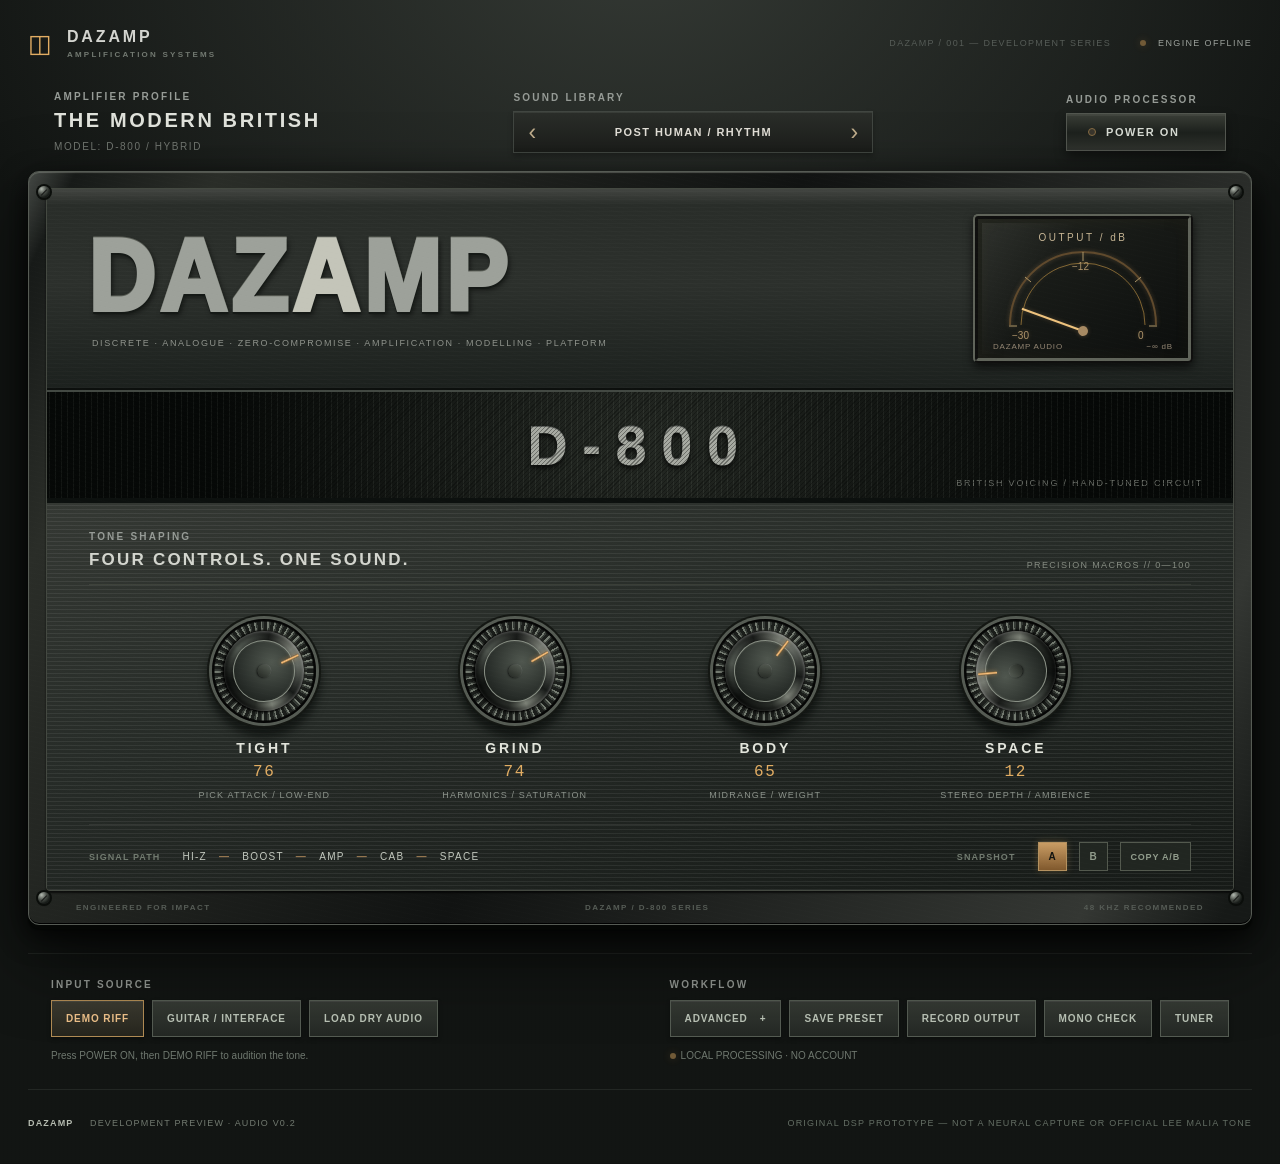
==== DAZAMP-demo.html @ d737fa8f "Add files via upload" ====
<!doctype html>
<html lang="en">
<head>
  <meta charset="utf-8">
  <meta name="viewport" content="width=device-width, initial-scale=1">
  <meta name="theme-color" content="#111312">
  <title>DAZAMP | Modern British Amplifier</title>
  <style>
:root{--bg:#131514;--silver:#bec1bd;--small:#8b8d89;--amber:#e2ad63;--edge:#414441;--panel:#242725;--shadow:#0b0d0b}*{box-sizing:border-box}html{background:#101211}body{margin:0;color:#d3d4cf;background:radial-gradient(ellipse 75% 60% at 50% -5%,#343934 0,transparent 75%),repeating-linear-gradient(90deg,transparent 0 3px,#0000000a 3px 4px),#121513;font-family:Arial,'Helvetica Neue',sans-serif;-webkit-font-smoothing:antialiased}.worktop{width:min(1420px,calc(100% - 56px));margin:auto;padding:22px 0 35px}button,select,input{font:inherit}button{cursor:pointer}button:focus-visible,.knob:focus-visible,input:focus-visible,select:focus-visible,.file-label:focus-visible{outline:2px solid var(--amber);outline-offset:4px}.eyebrow{display:block;font-size:10px;color:#969b96;letter-spacing:.22em;font-weight:700}.masthead{display:flex;justify-content:space-between;align-items:center;min-height:42px;margin-bottom:27px}.studio-title{display:flex;align-items:center;gap:12px;font-weight:900;font-size:16px;letter-spacing:.18em}.studio-title small{display:block;font-size:8px;letter-spacing:.28em;color:#727971;padding-top:4px}.glyph{font-size:25px;font-weight:400;color:var(--amber)}.head-right{font-size:9px;letter-spacing:.15em;color:#9ba09b;display:flex;align-items:center;gap:12px}.product-version{margin-right:17px;color:#565c57}.dot{display:inline-block;width:6px;height:6px;background:#715a37;border-radius:100%;box-shadow:0 0 8px #ffb45130}.dot.on{background:#e3b879;box-shadow:0 0 9px #f1b25a}.rigbar{display:flex;justify-content:space-between;align-items:center;gap:28px;margin-bottom:17px;padding:0 26px}.rig-name strong{display:block;font-size:20px;letter-spacing:.13em;font-weight:750;margin:7px 0 4px;color:#e0e2db}.rig-serial{font-size:10px;letter-spacing:.16em;color:#727771}.preset-ui{min-width:min(360px,40%)}.preset-select{display:flex;align-items:center;border:1px solid #414641;background:linear-gradient(#2b2e2a,#1b1d1a);box-shadow:inset 0 1px #64696244,0 3px 5px #0004;margin-top:8px}.preset-select button{width:36px;height:40px;border:0;background:transparent;color:#c1ae8d;font-size:23px}.preset-select button:hover{background:#393b34}.preset-select select{appearance:none;outline:0;background:transparent;color:#e3e0d8;border:0;flex:1;text-align:center;min-width:0;font-size:11px;font-weight:700;letter-spacing:.13em}.preset-select option{color:#ddd;background:#222}.power-button{margin-top:8px;border:1px solid #535750;background:linear-gradient(#3b3f38 0%,#1d211d 52%,#30332e 100%);padding:12px 21px;color:#d9ddd5;font-weight:bold;font-size:11px;letter-spacing:.14em;min-width:160px;text-align:left;box-shadow:inset 0 2px #7d837622,0 6px 12px #0006}.power-button .power-led{display:inline-block;width:8px;height:8px;background:#3a362d;border:1px solid #886d44;border-radius:50%;margin-right:10px}.power-button.on .power-led{background:#e3ab60;box-shadow:0 0 14px #f2b86c}.rack{position:relative;padding:16px 17px 11px;border:1px solid #565b54;border-radius:11px;background:linear-gradient(116deg,#444844 0%,#171a18 3%,#2a2d28 12%,#111312 49%,#343733 89%,#161917 98%);box-shadow:0 5px 1px #050705,0 10px 28px #000c,0 30px 75px #0009,inset 0 1px 1px #b6bdb155,inset 0 -1px #000}.rack:after{content:'';pointer-events:none;position:absolute;inset:0;border-radius:11px;background:repeating-linear-gradient(12deg,transparent 0,transparent 3px,#fff1 4px,#0001 5px);opacity:.11}.screw{position:absolute;width:12px;height:12px;border-radius:50%;z-index:2;background:radial-gradient(circle at 30% 25%,#b3bab1,#484d47 40%,#171b18 70%);box-shadow:0 0 0 2px #0b0e0b,0 1px 2px #000;}.screw:after{content:'';position:absolute;width:8px;height:1px;background:#171917;transform:rotate(-45deg);top:6px;left:2px}.screw-tl{top:14px;left:9px}.screw-tr{top:14px;right:9px}.screw-bl{bottom:20px;left:9px}.screw-br{bottom:20px;right:9px}.faceplate{background:linear-gradient(150deg,#414540 0%,#2b2f2b 8%,#131614 59%,#343632 100%);box-shadow:inset 1px 1px 4px #afb2a055,inset -1px -1px 4px #050706,0 2px 2px #000a;border:1px solid #444941;overflow:hidden;border-radius:4px}.upper-metal{min-height:155px;padding:25px 40px;display:flex;align-items:center;justify-content:space-between;gap:30px;background:repeating-linear-gradient(0deg,#ffffff04 0 1px,transparent 1px 4px),linear-gradient(180deg,#424541 0%,#292d29 8%,#2c302c 48%,#1c211e 100%);border-bottom:2px solid #0c0f0d}.engraving{text-align:left;max-width:720px}.brand-large{font-family:'Arial Black',Impact,sans-serif;font-weight:1000;line-height:1;font-stretch:condensed;font-size:clamp(56px,8vw,105px);letter-spacing:.045em;color:#9da19a;text-shadow:0 2px 0 #151916,0 -1px 0 #e1e4d344,2px 3px 6px #02040288;transform:scaleX(.91);transform-origin:left}.brand-large span{color:#c4c5b9}.brand-sub{font-size:9px;color:#8f938c;letter-spacing:.18em;line-height:1.7;margin:8px 0 0 5px}.needle-meter{flex:0 0 220px;border-radius:5px;padding:13px 15px 7px;background:linear-gradient(145deg,#20231e,#0c0e0d);border:5px ridge #60645a;box-shadow:0 4px 10px #000a,inset 0 0 18px #ba81320b;position:relative}.needle-meter:before{content:'';position:absolute;inset:4px;pointer-events:none;background:linear-gradient(120deg,#fff1,transparent 35%);}.meter-label{font-size:10px;text-align:center;letter-spacing:.25em;color:#c5b493}.needle-meter svg{width:100%;display:block;margin-top:5px;filter:drop-shadow(0 0 2px #e5b27144)}#vuNeedle{transform-origin:90px 83px;transform:rotate(-70deg);transition:transform .07s linear}.meter-foot{font-size:8px;letter-spacing:.1em;display:flex;justify-content:space-between;color:#938673}.cab-grill{position:relative;height:113px;display:flex;align-items:center;justify-content:center;overflow:hidden;border-top:2px solid #434943;border-bottom:5px solid #0c100e;background:radial-gradient(ellipse 45% 320% at 50% 50%,#333831aa,#030504a0 80%),repeating-linear-gradient(90deg,#0a0d0b 0 2px,#2d322d 2px 3px,#0a0d0b 3px 6px),repeating-linear-gradient(0deg,#121512 0 3px,#252924 3px 4px)}.cab-grill:after{content:'';position:absolute;inset:0;background:repeating-linear-gradient(-45deg,transparent 0 2px,#06080699 2px 3px);opacity:.6;pointer-events:none}.grill-brand{font:700 56px Impact,sans-serif;letter-spacing:.26em;color:#a7aaa2;text-shadow:0 3px 5px #000b,0 -1px #fff5}.grill-meta{font-size:9px;letter-spacing:.2em;color:#6f736c;position:absolute;right:30px;bottom:10px}.control-zone{padding:28px 42px 19px;background:repeating-linear-gradient(0deg,#fff1 0 1px,transparent 1px 4px),linear-gradient(167deg,#343833,#262b27 42%,#161a17)}.control-label-row{display:flex;justify-content:space-between;align-items:end;gap:20px;border-bottom:1px solid #777d6b35;padding-bottom:14px}.control-label-row h1{font-size:17px;font-weight:700;letter-spacing:.13em;margin:8px 0 0;color:#d3d5ce}.zone-label{font-size:9px;color:#868c82;letter-spacing:.15em}.main-knobs{display:grid;grid-template-columns:repeat(4,1fr);gap:10px;padding:30px 5% 24px}.knob-unit{display:flex;flex-direction:column;align-items:center;text-align:center}.knob{--angle:0deg;position:relative;cursor:ns-resize;width:112px;height:112px;touch-action:none;user-select:none;filter:drop-shadow(0 9px 4px #04060598)}.knob-shadow{position:absolute;inset:4px;border-radius:100%;background:#090a09;box-shadow:0 0 0 3px #555b53,0 0 0 5px #141713,inset 0 0 6px #000}.knob-ring{position:absolute;inset:3px;border-radius:50%;background:repeating-conic-gradient(from 0deg,#1b1e1b 0deg 4deg,#737a70 4deg 6deg,#343934 6deg 8deg);mask:radial-gradient(transparent 53%,black 56%,black 65%,transparent 67%)}.knob-face{position:absolute;inset:16px;border-radius:50%;background:conic-gradient(from 15deg,#666b64,#1a1d1b 13%,#93998d 24%,#373c36 32%,#1b1f1c 48%,#646c63 64%,#1b1d1b 80%,#7a7e75 92%,#666b64);box-shadow:0 2px 4px #000,0 -2px 3px #dde3c822,inset 0 1px 3px #ffffff55,inset 0 -4px 9px #000d;transform:rotate(var(--angle))}.knob-face:before{content:'';position:absolute;inset:9px;border-radius:50%;background:radial-gradient(circle at 42% 32%,#50574f,#282d29 65%,#131713);border:1px solid #888f84;box-shadow:inset 0 1px 2px #d0d3c122,0 1px 4px #0008}.knob-pointer{position:absolute;top:2px;left:50%;transform:translateX(-50%);height:19px;width:3px;background:linear-gradient(90deg,#735b3b,#ffc47e,#7e6034);z-index:1;box-shadow:0 0 4px #f2ac5a66;border-radius:1px}.knob-inset{position:absolute;top:50%;left:50%;transform:translate(-50%,-50%);width:13px;height:13px;border-radius:50%;background:linear-gradient(150deg,#565d54,#232722);box-shadow:0 1px 2px #000b,0 -1px #ddd2}.knob-title{margin-top:13px;font-size:14px;letter-spacing:.2em;font-weight:800;color:#e3e5dc}.knob-value{font-family:monospace;font-size:16px;margin-top:7px;min-width:47px;color:var(--amber);letter-spacing:.1em}.knob-desc{font-size:9px;letter-spacing:.13em;margin-top:9px;color:#8c938b}.bottom-controls{border-top:1px solid #72766d33;display:flex;justify-content:space-between;gap:20px;padding-top:17px}.signal-chain,.a-b{display:flex;align-items:center;gap:12px;font-size:10px;letter-spacing:.13em;color:#c2c8be}.signal-chain b{color:#987850}.signal-label{font-size:9px;font-weight:bold;color:#727b70;letter-spacing:.12em;margin-right:10px}.ab,.mini-button{background:#212621;color:#919c8c;border:1px solid #53594e;min-width:29px;height:29px;font-weight:bold;font-size:10px}.ab.selected{background:linear-gradient(#c99c64,#80592d);color:#121411;box-shadow:0 0 7px #e0ac5a44;border-color:#b4915f}.mini-button{padding:0 10px;font-size:9px;letter-spacing:.09em}.rack-rim{display:flex;justify-content:space-between;gap:10px;padding:12px 30px 1px;color:#565c56;font-weight:600;letter-spacing:.18em;font-size:8px}.io-panel{margin-top:28px;padding:25px 23px;border-top:1px solid #555b5344;border-bottom:1px solid #555b5344;display:flex;align-items:start;justify-content:space-between;gap:18px}.source-buttons{display:flex;flex-wrap:wrap;gap:8px;margin:10px 0}.source-button{display:inline-flex;align-items:center;justify-content:center;gap:12px;min-height:37px;border:1px solid #555c53;background:linear-gradient(#353a34,#242824);padding:0 14px;letter-spacing:.09em;font-size:10px;font-weight:700;color:#bac3b6;box-shadow:inset 0 1px #ffffff10,0 2px 4px #0005;cursor:pointer}.source-button:hover{border-color:#a7a38c;color:#fff}.source-button.active{border-color:#b18c55;color:#eec18a;background:linear-gradient(#3c3b31,#26251d)}.source-button:disabled{opacity:.45;cursor:not-allowed}.inline-status,.local-badge{font-size:10px;line-height:1.7;color:#6f786f;max-width:450px}.local-badge .dot{margin-right:5px}.advanced{margin-top:23px;background:linear-gradient(160deg,#292d29,#181c19);padding:28px;border:1px solid #444b43;box-shadow:0 7px 20px #0006}.advanced[hidden]{display:none}.advanced-top{display:flex;justify-content:space-between;align-items:end;padding-bottom:15px;border-bottom:1px solid #666d6133}.advanced h2{margin:6px 0 0;font-size:18px;letter-spacing:.14em}.feature-flag{font-size:9px;letter-spacing:.12em;color:#a68760}.settings-grid{display:grid;grid-template-columns:repeat(3,1fr);gap:28px;padding:25px 0}.settings-grid label{font-size:10px;letter-spacing:.15em;color:#a5ada4;font-weight:700}.settings-grid label span{float:right;color:var(--amber)}.settings-grid input{display:block;cursor:pointer;width:100%;margin-top:18px;accent-color:#d5ab71}.advanced-foot{border-top:1px solid #555b5344;padding-top:18px;display:flex;align-items:center;gap:16px;flex-wrap:wrap}.advanced-foot span{font-size:10px;color:#8d9388;line-height:1.5}footer{margin-top:28px;display:flex;gap:12px;justify-content:space-between;color:#646e64;font-size:9px;letter-spacing:.13em}footer div{font-weight:800;color:#b6bcb1}footer div span{font-weight:400;margin-left:13px;color:#727a70}footer>span{max-width:60%;text-align:right}@media(max-width:900px){.upper-metal{padding:25px}.brand-large{font-size:clamp(52px,8vw,80px)}.needle-meter{flex-basis:170px}.control-zone{padding:23px}.main-knobs{padding:25px 0}.knob{width:92px;height:92px}.rigbar{padding:0 5px;gap:10px}.bottom-controls{flex-wrap:wrap}}@media(max-width:670px){.worktop{width:calc(100% - 22px);padding-top:14px}.masthead{margin-bottom:19px}.head-right .product-version{display:none}.rigbar{flex-wrap:wrap;justify-content:space-between}.rig-name{flex:1 1 100%}.rig-name strong{font-size:16px}.preset-ui{flex:1;min-width:0}.power-button{min-width:100px;padding:12px 8px;font-size:9px}.rack{padding:12px 12px 9px}.upper-metal{min-height:123px;padding:12px 15px;gap:5px}.brand-large{font-size:clamp(31px,9.3vw,60px)}.brand-sub{font-size:6px;letter-spacing:.05em}.needle-meter{flex-basis:120px;padding:8px 5px 3px;border-width:3px}.meter-label{font-size:7px}.meter-foot{font-size:6px}.cab-grill{height:68px}.grill-brand{font-size:32px}.grill-meta{display:none}.control-zone{padding:18px 12px}.control-label-row h1{font-size:11px}.zone-label{display:none}.main-knobs{grid-template-columns:repeat(2,1fr);gap:25px 6px;padding:25px 0}.knob{width:103px;height:103px}.knob-desc{font-size:8px}.bottom-controls{flex-direction:column}.signal-chain{gap:5px;flex-wrap:wrap;font-size:9px}.signal-label{margin-right:4px}.rack-rim{padding:10px 14px 0}.rack-rim span:nth-child(2){display:none}.io-panel{flex-wrap:wrap;gap:22px;padding:20px 8px}.io-left,.io-right{width:100%}.settings-grid{grid-template-columns:1fr 1fr;gap:22px}.advanced{padding:18px}.feature-flag{font-size:8px}.advanced h2{font-size:14px}footer{flex-direction:column}footer>span{text-align:left;max-width:none}}@media(prefers-reduced-motion:reduce){*{scroll-behavior:auto!important;transition:none!important}}

/* DAZAMP v0.2 functional studio utilities — housed beneath the hardware, never in front of it. */
.source-button[aria-pressed="true"]{color:#f3d5a1;border-color:#b17e43!important;background:linear-gradient(#49331d,#26241c)!important;box-shadow:inset 0 1px #f2b66c44,0 0 15px #d19c3e22!important}
.tuner-panel{border:1px solid #41483f;border-radius:5px;background:linear-gradient(115deg,#292e29,#121612 53%,#262b25);padding:16px 24px 20px;margin:17px 0 0;box-shadow:inset 0 1px #89917f26,0 10px 22px #0005}
.tuner-panel[hidden]{display:none!important}.tuner-heading{display:flex;align-items:center;justify-content:space-between;gap:14px}.tuner-heading>span:last-child{font-size:10px;letter-spacing:.04em;color:#8e998d}
.tuner-main{display:flex;justify-content:space-between;align-items:center;gap:22px;margin-top:15px}.tuner-main>strong{font-size:40px;min-width:86px;line-height:1;font-weight:800;letter-spacing:-.05em;color:#e8ddd0}.tuner-main>span{color:#bdbfb8;font-size:11px;letter-spacing:.08em;min-width:115px}.tuner-main #tunerFreq{text-align:right;color:#b79b72}.tuner-scale{height:24px;position:relative;flex:1;min-width:100px;max-width:480px;overflow:hidden;border-radius:2px;border:1px solid #3b483a;background:#131a16}.tuner-ticks{position:absolute;inset:0;background:repeating-linear-gradient(90deg,transparent 0,transparent calc(10% - 1px),#a7ae8d77 calc(10% - 1px),#a7ae8d77 10%);opacity:.6}.tuner-center{position:absolute;left:50%;top:0;bottom:0;width:2px;background:#b4c593}.tuner-needle{position:absolute;left:50%;top:1px;bottom:1px;width:4px;border-radius:2px;background:#eab069;box-shadow:0 0 9px #eeab49;transform:translateX(-50%);transition:left .14s ease-out}
.bank-tools{display:flex;align-items:center;flex-wrap:wrap;gap:11px;padding-top:20px;margin-top:18px;border-top:1px solid #75826e33}.bank-tools>span{font-size:10px;color:#929c90;letter-spacing:.06em}
@media(max-width:760px){.tuner-main{gap:9px;flex-wrap:wrap}.tuner-main>strong{font-size:31px;min-width:65px}.tuner-main>span{font-size:9px;min-width:95px}.tuner-scale{order:4;min-width:100%;max-width:none}.tuner-heading{align-items:start;flex-direction:column;gap:6px}}

</style>
</head>
<body>
  <div class="worktop">
    <header class="masthead">
      <div class="studio-title"><span class="glyph">◫</span><span>DAZAMP <small>AMPLIFICATION SYSTEMS</small></span></div>
      <div class="head-right"><span class="product-version">DAZAMP / 001 — DEVELOPMENT SERIES</span><span class="dot"></span><span id="engineState">ENGINE OFFLINE</span></div>
    </header>
    <main>
      <section class="rigbar" aria-label="Rig control">
        <div class="rig-name"><span class="eyebrow">AMPLIFIER PROFILE</span><strong>THE MODERN BRITISH</strong><span class="rig-serial">MODEL: D-800 / HYBRID</span></div>
        <div class="preset-ui"><span class="eyebrow">SOUND LIBRARY</span><div class="preset-select"><button id="prevPreset" aria-label="Previous preset">‹</button><select id="presetSelect" aria-label="Tone preset"></select><button id="nextPreset" aria-label="Next preset">›</button></div></div>
        <div class="power-block"><span class="eyebrow">AUDIO PROCESSOR</span><button id="powerButton" class="power-button" aria-pressed="false"><span class="power-led"></span><span id="powerText">POWER ON</span></button></div>
      </section>
      <section class="rack" aria-label="DAZAMP amplifier interface">
        <span class="screw screw-tl"></span><span class="screw screw-tr"></span><span class="screw screw-bl"></span><span class="screw screw-br"></span>
        <div class="faceplate">
          <div class="upper-metal">
            <div class="engraving"><div class="brand-large">DAZ<span>A</span>MP</div><div class="brand-sub">DISCRETE · ANALOGUE · ZERO-COMPROMISE · AMPLIFICATION · MODELLING · PLATFORM</div></div>
            <div class="needle-meter" aria-label="Output meter"><div class="meter-label">OUTPUT / dB</div><svg viewBox="0 0 180 94" aria-hidden="true"><path d="M 17 77 A 73 73 0 0 1 163 77" stroke="#604a2d" stroke-width="2" fill="none"/><path d="M 28 77 A 62 62 0 0 1 152 77" stroke="#c89948" stroke-width="1" opacity="0.6" fill="none"/><g stroke="#ad9668" stroke-width="1"><line x1="16" y1="78" x2="24" y2="78"/><line x1="32" y1="29" x2="38" y2="34"/><line x1="90" y1="4" x2="90" y2="13"/><line x1="148" y1="29" x2="142" y2="34"/><line x1="164" y1="78" x2="156" y2="78"/></g><text x="19" y="91" fill="#ad9369" font-size="10">−30</text><text x="79" y="22" fill="#ad9369" font-size="10">−12</text><text x="145" y="91" fill="#ad9369" font-size="10">0</text><g id="vuNeedle"><line x1="90" y1="83" x2="90" y2="18" stroke="#edc27d" stroke-width="2"/><circle cx="90" cy="83" r="5" fill="#a78a63"/></g></svg><div class="meter-foot">DAZAMP AUDIO <span id="peakLabel">−∞ dB</span></div></div>
          </div>
          <div class="cab-grill" aria-hidden="true"><div class="grill-brand">D-800</div><div class="grill-meta">BRITISH VOICING / HAND-TUNED CIRCUIT</div></div>
          <div class="control-zone"><div class="control-label-row"><div><span class="eyebrow">TONE SHAPING</span><h1>FOUR CONTROLS. ONE SOUND.</h1></div><span class="zone-label">PRECISION MACROS // 0—100</span></div>
            <div class="main-knobs">
              <div class="knob-unit"><div class="knob" role="slider" tabindex="0" data-param="tight" aria-label="Tight" aria-valuemin="0" aria-valuemax="100" aria-valuenow="69"><div class="knob-shadow"></div><div class="knob-ring"></div><div class="knob-face"><div class="knob-pointer"></div><div class="knob-inset"></div></div></div><div class="knob-title">TIGHT</div><div class="knob-value" id="tightValue">69</div><div class="knob-desc">PICK ATTACK / LOW-END</div></div>
              <div class="knob-unit"><div class="knob" role="slider" tabindex="0" data-param="grind" aria-label="Grind" aria-valuemin="0" aria-valuemax="100" aria-valuenow="72"><div class="knob-shadow"></div><div class="knob-ring"></div><div class="knob-face"><div class="knob-pointer"></div><div class="knob-inset"></div></div></div><div class="knob-title">GRIND</div><div class="knob-value" id="grindValue">72</div><div class="knob-desc">HARMONICS / SATURATION</div></div>
              <div class="knob-unit"><div class="knob" role="slider" tabindex="0" data-param="body" aria-label="Body" aria-valuemin="0" aria-valuemax="100" aria-valuenow="61"><div class="knob-shadow"></div><div class="knob-ring"></div><div class="knob-face"><div class="knob-pointer"></div><div class="knob-inset"></div></div></div><div class="knob-title">BODY</div><div class="knob-value" id="bodyValue">61</div><div class="knob-desc">MIDRANGE / WEIGHT</div></div>
              <div class="knob-unit"><div class="knob" role="slider" tabindex="0" data-param="space" aria-label="Space" aria-valuemin="0" aria-valuemax="100" aria-valuenow="14"><div class="knob-shadow"></div><div class="knob-ring"></div><div class="knob-face"><div class="knob-pointer"></div><div class="knob-inset"></div></div></div><div class="knob-title">SPACE</div><div class="knob-value" id="spaceValue">14</div><div class="knob-desc">STEREO DEPTH / AMBIENCE</div></div>
            </div>
            <div class="bottom-controls"><div class="signal-chain"><span class="signal-label">SIGNAL PATH</span><span>HI-Z</span><b>—</b><span>BOOST</span><b>—</b><span>AMP</span><b>—</b><span>CAB</span><b>—</b><span>SPACE</span></div><div class="a-b"><span class="signal-label">SNAPSHOT</span><button id="aButton" class="ab selected">A</button><button id="bButton" class="ab">B</button><button id="copyAB" class="mini-button" title="Copy current snapshot to the other">COPY A/B</button></div></div>
          </div>
        </div>
        <div class="rack-rim"><span>ENGINEERED FOR IMPACT</span><span>DAZAMP / D-800 SERIES</span><span>48 KHZ RECOMMENDED</span></div>
      </section>
      <section class="io-panel" aria-label="Audio input and settings">
        <div class="io-left"><span class="eyebrow">INPUT SOURCE</span><div class="source-buttons"><button id="demoButton" class="source-button active">DEMO RIFF</button><button id="micButton" class="source-button">GUITAR / INTERFACE</button><label for="fileInput" class="source-button file-label">LOAD DRY AUDIO</label><input type="file" id="fileInput" accept="audio/*" hidden></div><div id="sourceStatus" class="inline-status">Press POWER ON, then DEMO RIFF to audition the tone.</div></div>
        <div class="io-right"><span class="eyebrow">WORKFLOW</span><div class="source-buttons"><button id="toggleAdvanced" class="source-button">ADVANCED <span id="advancedChevron">+</span></button><button id="savePreset" class="source-button">SAVE PRESET</button><button id="recordButton" class="source-button">RECORD OUTPUT</button><button id="monoButton" class="source-button" aria-pressed="false">MONO CHECK</button><button id="tunerButton" class="source-button" aria-pressed="false">TUNER</button></div><div class="local-badge"><span class="dot"></span>LOCAL PROCESSING · NO ACCOUNT</div></div>
      </section>
      <section id="tunerPanel" class="tuner-panel" hidden aria-label="Input guitar tuner">
        <div class="tuner-heading"><span class="eyebrow">INSTRUMENT / INPUT TUNER</span><span id="tunerHint">Play a single note through your guitar interface</span></div>
        <div class="tuner-main"><strong id="tunerNote">—</strong><span id="tunerCents">WAITING FOR SIGNAL</span><div class="tuner-scale" aria-hidden="true"><div class="tuner-ticks"></div><span class="tuner-center"></span><span class="tuner-needle" id="tunerNeedle"></span></div><span id="tunerFreq">— Hz</span></div>
      </section>
      <section class="advanced" id="advancedPanel" hidden aria-label="Advanced settings"><div class="advanced-top"><div><span class="eyebrow">UNDER THE HOOD</span><h2>TECHNICAL CONTROL</h2></div><span class="feature-flag">ALGORITHM V0.2 · PROCEDURAL CAB</span></div><div class="settings-grid"><label>INPUT TRIM <span id="inputTrimOut">0 dB</span><input id="inputTrim" type="range" min="-18" max="18" step="1" value="0"></label><label>OUTPUT LEVEL <span id="outputTrimOut">−5 dB</span><input id="outputTrim" type="range" min="-24" max="6" step="1" value="-5"></label><label>HIGH CUT <span id="highCutOut">6800 Hz</span><input id="highCut" type="range" min="3500" max="10000" step="100" value="6800"></label><label>GATE THRESHOLD <span id="gateOut">−48 dB</span><input id="gate" type="range" min="-70" max="-20" step="1" value="-48"></label><label>CAB CHARACTER <span id="cabOut">45% RIBBON</span><input id="cabMix" type="range" min="0" max="100" step="1" value="45"></label><label>STEREO WIDTH <span id="widthOut">70%</span><input id="width" type="range" min="0" max="100" step="1" value="70"></label></div><div class="advanced-foot"><label for="irInput" class="source-button">LOAD CUSTOM CAB WAV IR</label><input type="file" id="irInput" accept=".wav,audio/wav" hidden><span id="irStatus">Built-in synthetic 4×12 response · load your own IR for authentic cab tone</span></div><div class="bank-tools"><button id="exportBank" class="source-button">EXPORT PRESETS</button><label for="importBankInput" class="source-button file-label">IMPORT PRESETS</label><input type="file" id="importBankInput" accept=".json,application/json" hidden><span>Preset JSON is local to your device. No cloud uploads.</span></div></section>
      <footer><div>DAZAMP <span>DEVELOPMENT PREVIEW · AUDIO V0.2</span></div><span>ORIGINAL DSP PROTOTYPE — NOT A NEURAL CAPTURE OR OFFICIAL LEE MALIA TONE</span></footer>
    </main>
  </div>
  <script>
/* DAZAMP v0.2 pitch estimation — offline-testable YIN-style difference function. */
'use strict';
(function(root) {
  function detectPitch(samples, sampleRate, minHz = 42, maxHz = 1020) {
    if (!samples || samples.length < 1024 || !Number.isFinite(sampleRate)) return null;
    const length = samples.length;
    let power = 0;
    for (let i = 0; i < length; i++) power += samples[i] * samples[i];
    const rms = Math.sqrt(power / length);
    if (rms < 0.008) return null;
    const minLag = Math.max(2, Math.floor(sampleRate / maxHz));
    const maxLag = Math.min(Math.floor(sampleRate / minHz), Math.floor(length / 2) - 1);
    if (maxLag <= minLag) return null;
    // Use a fixed comparison window so the average difference is independent of lag.
    const windowLength = Math.min(1250, length - maxLag);
    const differences = new Float32Array(maxLag + 2);
    for (let lag = 1; lag <= maxLag; lag++) {
      let d = 0;
      for (let i = 0; i < windowLength; i += 2) {
        const z = samples[i] - samples[i + lag];
        d += z * z;
      }
      differences[lag] = d;
    }
    let total = 0, candidate = -1, bestScore = 1;
    const normalized = new Float32Array(maxLag + 2);
    for (let lag = 1; lag <= maxLag; lag++) {
      total += differences[lag];
      normalized[lag] = total ? differences[lag] * lag / total : 1;
    }
    // First sufficiently deep local minimum beats a stronger harmonic an octave down.
    for (let lag = minLag; lag < maxLag; lag++) {
      const score = normalized[lag];
      if (score < 0.18 && score <= normalized[lag + 1]) {
        candidate = lag;
        while (candidate + 1 < maxLag && normalized[candidate + 1] < normalized[candidate]) candidate++;
        bestScore = normalized[candidate];
        break;
      }
    }
    if (candidate < 0) return null;
    const prev = normalized[candidate - 1], mid = normalized[candidate], next = normalized[candidate + 1];
    const denom = prev + next - 2 * mid;
    const refined = candidate + (Math.abs(denom) > 1e-7 ? Math.max(-1, Math.min(1, (prev - next) / (2 * denom))) : 0);
    const frequency = sampleRate / refined;
    if (!Number.isFinite(frequency) || frequency < minHz || frequency > maxHz || bestScore > .18) return null;
    const midi = 69 + 12 * Math.log2(frequency / 440);
    const closestMidi = Math.round(midi);
    const names = ['C','C♯','D','E♭','E','F','F♯','G','A♭','A','B♭','B'];
    return {frequency, midi, note: names[(closestMidi%12+12)%12], octave: Math.floor(closestMidi/12)-1,
      cents: (midi-closestMidi)*100, confidence: Math.max(0,1-bestScore), rms};
  }
  root.DazampTuner = { detectPitch };
  if (typeof module !== 'undefined' && module.exports) module.exports = {detectPitch};
})(typeof window !== 'undefined' ? window : globalThis);

</script><script>
/* DAZAMP v0.2. Original Web Audio DSP; this is NOT a trained NAM model. */
'use strict';
class DazampAudio {
  constructor() {
    this.context = null;
    this.ready = false;
    this.mediaStream = null;
    this.sourceNode = null;
    this.bufferSource = null;
    this.demoBuffer = null;
    this.oscillators = [];
    this.params = {};
    this.customIR = false;
  }
  gain(db) { return Math.pow(10, db / 20); }
  filter(type, freq, q = 0.707, gain = 0) {
    const f = this.context.createBiquadFilter();
    f.type = type; f.frequency.value = freq; f.Q.value = q; f.gain.value = gain;
    return f;
  }
  makeShaper(amount, bias = 0.0) {
    const points = 16384; const curve = new Float32Array(points);
    const norm = Math.tanh(amount * (1 + Math.abs(bias)));
    for (let i = 0; i < points; i++) {
      const x = i * 2 / (points - 1) - 1;
      const y = Math.tanh(amount * (x + bias)) - Math.tanh(amount * bias);
      curve[i] = Math.max(-1, Math.min(1, y / Math.max(.01, norm)));
    }
    return curve;
  }
  impulseResponse(kind) {
    const c = this.context; const n = 4096; const rate = c.sampleRate;
    const b = c.createBuffer(2, n, rate);
    let seed = kind === 'close' ? 17 : 777;
    const random = () => { seed = (1664525 * seed + 1013904223) >>> 0; return seed / 4294967296; };
    for (let ch = 0; ch < 2; ch++) {
      const d = b.getChannelData(ch);
      d[0] = kind === 'close' ? .78 : .55;
      for (let i = 1; i < n; i++) {
        const t = i / rate;
        const shade = kind === 'close' ? 0.20 : 0.30;
        const early = (random() - .5) * shade * Math.exp(-t * (kind === 'close' ? 250 : 110));
        const ring = 0.06 * Math.sin(2 * Math.PI * (kind === 'close' ? 140 : 205) * t) * Math.exp(-t * 150);
        d[i] = early + ring;
      }
      d[Math.floor(.0067 * rate)] += kind === 'close' ? .15 : .26;
      d[Math.floor(.0142 * rate)] -= kind === 'close' ? .08 : .14;
    }
    return b;
  }
  reverbImpulse(seconds = 2.5) {
    const c = this.context; const n = Math.floor(seconds * c.sampleRate);
    const ir = c.createBuffer(2, n, c.sampleRate);
    let rng = 314159265;
    const rand = () => { rng = (rng * 1664525 + 1013904223) >>> 0; return rng / 4294967296; };
    for (let ch = 0; ch < 2; ch++) {
      const a = ir.getChannelData(ch); let lp = 0;
      for (let i = 0; i < n; i++) {
        const t = i / c.sampleRate;
        lp = lp * .84 + (rand() * 2 - 1) * .16;
        const rise = 1 - Math.exp(-t * 120);
        a[i] = lp * rise * Math.exp(-t * 3.1) * .95;
      }
    }
    return ir;
  }
  async init() {
    if (this.ready) { await this.context.resume(); return; }
    const Ctx = window.AudioContext || window.webkitAudioContext;
    if (!Ctx) throw new Error('Web Audio is unavailable in this browser.');
    this.context = new Ctx({ latencyHint: 'interactive' });
    await this.context.resume();
    const c = this.context;
    this.input = c.createGain();
    this.inputMeter = c.createAnalyser(); this.inputMeter.fftSize = 4096;
    this.gateGain = c.createGain(); this.gateEnv = 0; this.gateHold = 0;
    this.preHP = this.filter('highpass', 82);
    this.boostEQ = this.filter('peaking', 910, .8, 3);
    this.boostGain = c.createGain(); this.boostGain.gain.value = 1.5;
    this.boostShape = c.createWaveShaper(); this.boostShape.oversample = '4x'; this.boostShape.curve = this.makeShaper(1.25, .03);
    this.lowTrim = this.filter('lowshelf', 175, .7, -3);
    this.preMid = this.filter('peaking', 900, .9, 3);
    this.preGain = c.createGain();
    this.ampShape = c.createWaveShaper(); this.ampShape.oversample = '4x'; this.ampShape.curve = this.makeShaper(3.7, .045);
    this.ampOutput = c.createGain(); this.ampOutput.gain.value = .63;
    this.postHP = this.filter('highpass', 75);
    this.bodyEQ = this.filter('peaking', 990, .85, 2.3);
    this.presence = this.filter('peaking', 3600, .85, -1);
    this.highCut = this.filter('lowpass', 6800);
    this.cabClose = c.createConvolver(); this.cabRibbon = c.createConvolver();
    this.cabClose.normalize = false; this.cabRibbon.normalize = false;
    this.cabClose.buffer = this.impulseResponse('close');
    this.cabRibbon.buffer = this.impulseResponse('ribbon');
    this.closeGain = c.createGain(); this.ribbonGain = c.createGain();
    this.cabSum = c.createGain();
    this.dryGain = c.createGain();
    this.spaceGain = c.createGain();
    this.ambience = c.createGain();
    this.delayLeft = c.createDelay(2); this.delayRight = c.createDelay(2);
    this.delayLeft.delayTime.value = .215; this.delayRight.delayTime.value = .389;
    this.delayLP = this.filter('lowpass', 4100); this.delayRP = this.filter('lowpass', 3100);
    this.delayFeedbackL = c.createGain(); this.delayFeedbackR = c.createGain();
    this.delayFeedbackL.gain.value = .23; this.delayFeedbackR.gain.value = .18;
    this.delayGain = c.createGain(); this.delayGain.gain.value = .33;
    this.delayPanL = c.createStereoPanner(); this.delayPanR = c.createStereoPanner();
    this.delayPanL.pan.value = -.75; this.delayPanR.pan.value = .75;
    this.widenerLeft = c.createDelay(.1); this.widenerRight = c.createDelay(.1);
    this.widenerLeft.delayTime.value = .018; this.widenerRight.delayTime.value = .028;
    this.widthGainL = c.createGain(); this.widthGainR = c.createGain();
    this.widthPanL = c.createStereoPanner(); this.widthPanR = c.createStereoPanner();
    this.widthPanL.pan.value = -1; this.widthPanR.pan.value = 1;
    this.reverb = c.createConvolver(); this.reverb.normalize = true; this.reverb.buffer = this.reverbImpulse();
    this.revDark = this.filter('lowpass', 3300);
    this.revGain = c.createGain(); this.revGain.gain.value = .10;
    this.stereoMix = c.createGain();
    this.limiter = c.createDynamicsCompressor();
    this.limiter.threshold.value = -7; this.limiter.knee.value = 4; this.limiter.ratio.value = 15; this.limiter.attack.value = .003; this.limiter.release.value = .08;
    this.output = c.createGain();
    this.analyser = c.createAnalyser(); this.analyser.fftSize = 2048; this.analyser.smoothingTimeConstant = .7;
    this.recordOut = c.createMediaStreamDestination();
    this.input.connect(this.inputMeter); this.inputMeter.connect(this.gateGain);
    [this.gateGain, this.preHP, this.boostEQ, this.boostGain, this.boostShape, this.lowTrim,
     this.preMid, this.preGain, this.ampShape, this.ampOutput, this.postHP, this.bodyEQ,
     this.presence, this.highCut].forEach((node, idx, chain) => { if (idx < chain.length - 1) node.connect(chain[idx+1]); });
    this.highCut.connect(this.cabClose); this.highCut.connect(this.cabRibbon);
    this.cabClose.connect(this.closeGain); this.cabRibbon.connect(this.ribbonGain);
    this.closeGain.connect(this.cabSum); this.ribbonGain.connect(this.cabSum);
    this.cabSum.connect(this.dryGain); this.dryGain.connect(this.stereoMix);
    this.cabSum.connect(this.spaceGain);
    this.spaceGain.connect(this.delayLeft); this.spaceGain.connect(this.delayRight);
    this.delayLeft.connect(this.delayLP); this.delayLP.connect(this.delayPanL); this.delayPanL.connect(this.delayGain);
    this.delayLP.connect(this.delayFeedbackL); this.delayFeedbackL.connect(this.delayLeft);
    this.delayRight.connect(this.delayRP); this.delayRP.connect(this.delayPanR); this.delayPanR.connect(this.delayGain);
    this.delayRP.connect(this.delayFeedbackR); this.delayFeedbackR.connect(this.delayRight);
    this.delayGain.connect(this.ambience);
    this.spaceGain.connect(this.widenerLeft); this.spaceGain.connect(this.widenerRight);
    this.widenerLeft.connect(this.widthPanL); this.widenerRight.connect(this.widthPanR);
    this.widthPanL.connect(this.widthGainL); this.widthPanR.connect(this.widthGainR);
    this.widthGainL.connect(this.ambience); this.widthGainR.connect(this.ambience);
    this.spaceGain.connect(this.reverb); this.reverb.connect(this.revDark); this.revDark.connect(this.revGain); this.revGain.connect(this.ambience);
    this.ambience.connect(this.stereoMix);
    this.stereoMix.connect(this.limiter); this.limiter.connect(this.output);
    // Two parallel monitoring paths: stereo normal or equal-power mono sum.
    // Mono-check genuinely sums the two channels (not merely collapsing visual meters).
    this.stereoMonitor = c.createGain(); this.stereoMonitor.gain.value = 1;
    this.monoMonitor = c.createGain(); this.monoMonitor.gain.value = 0;
    this.monoSplit = c.createChannelSplitter(2);
    this.monoLeft = c.createGain(); this.monoLeft.gain.value = 0.5;
    this.monoRight = c.createGain(); this.monoRight.gain.value = 0.5;
    this.monoBus = c.createGain();
    this.monoMerge = c.createChannelMerger(2);
    this.output.connect(this.stereoMonitor); this.stereoMonitor.connect(this.analyser);
    this.output.connect(this.monoSplit);
    this.monoSplit.connect(this.monoLeft, 0); this.monoSplit.connect(this.monoRight, 1);
    this.monoLeft.connect(this.monoBus); this.monoRight.connect(this.monoBus);
    this.monoBus.connect(this.monoMerge, 0, 0); this.monoBus.connect(this.monoMerge, 0, 1);
    this.monoMerge.connect(this.monoMonitor); this.monoMonitor.connect(this.analyser);
    this.analyser.connect(c.destination); this.analyser.connect(this.recordOut);
    this.ready = true;
    await this.setParams({tight:69,grind:72,body:61,space:14,inputTrim:0,outputTrim:-5,highCut:6800,gate:-48,cabMix:45,width:70});
  }
  setMonoCheck(on) {
    if (!this.ready) return;
    const t = this.context.currentTime;
    this.stereoMonitor.gain.setTargetAtTime(on ? 0 : 1, t, .012);
    this.monoMonitor.gain.setTargetAtTime(on ? 1 : 0, t, .012);
  }
  getPitch() {
    if (!this.ready || this.context.state !== 'running' || !window.DazampTuner) return null;
    const samples = new Float32Array(this.inputMeter.fftSize);
    this.inputMeter.getFloatTimeDomainData(samples);
    return window.DazampTuner.detectPitch(samples, this.context.sampleRate);
  }
  async setParams(p) {
    this.params = {...this.params, ...p};
    if (!this.ready) return;
    const q = this.params; const t = this.context.currentTime;
    const smooth = (node, value) => node.setTargetAtTime(value, t, .026);
    const tight = (q.tight ?? 69)/100, grind = (q.grind ?? 72)/100;
    const body = (q.body ?? 61)/100, space = (q.space ?? 14)/100;
    smooth(this.input.gain, this.gain(q.inputTrim ?? 0));
    smooth(this.preHP.frequency, 58 + tight * 90);
    smooth(this.lowTrim.gain, -1 - tight * 6.5);
    smooth(this.boostEQ.gain, 2.2 + tight * 3.7);
    smooth(this.boostGain.gain, 1.15 + tight * .75);
    smooth(this.preMid.gain, 1.2 + grind * 3.8);
    smooth(this.preGain.gain, .60 + grind * 1.55);
    this.ampShape.curve = this.makeShaper(1.7 + 4.8 * grind, .025 + .035 * grind);
    smooth(this.ampOutput.gain, .68 - .18 * grind);
    smooth(this.postHP.frequency, 72 + tight * 24);
    smooth(this.bodyEQ.gain, -1.8 + body * 7.1);
    smooth(this.bodyEQ.frequency, 750 + body * 380);
    smooth(this.presence.gain, -.2 - body * 2.6);
    smooth(this.highCut.frequency, q.highCut ?? 6800);
    const cabMix = (q.cabMix ?? 45)/100;
    // Imported IR is a single microphone response: never double it through
    // both convolution lanes (which otherwise adds unintended 3 dB).
    smooth(this.closeGain.gain, this.customIR ? 1 : Math.cos(cabMix * Math.PI/2));
    smooth(this.ribbonGain.gain, this.customIR ? 0 : Math.sin(cabMix * Math.PI/2));
    smooth(this.spaceGain.gain, space * .72);
    smooth(this.dryGain.gain, 1);
    smooth(this.widthGainL.gain, (q.width ?? 70)/100 * .26);
    smooth(this.widthGainR.gain, (q.width ?? 70)/100 * .26);
    smooth(this.revGain.gain, .08 + space * .23);
    smooth(this.output.gain, this.gain(q.outputTrim ?? -5));
  }
  async setDemo() {
    await this.stopInput();
    if (!this.demoBuffer) this.demoBuffer = this.buildDemo();
    this.startBuffer(this.demoBuffer);
    return 'Synthetic low-tuned riff playing. Replace with your guitar or dry DI for proper tone testing.';
  }
  async setFile(file) {
    await this.stopInput();
    const data = await file.arrayBuffer();
    let buffer;
    try { buffer = await this.context.decodeAudioData(data); }
    catch { throw new Error('Audio file could not be decoded. Try WAV or MP3.'); }
    this.startBuffer(buffer);
    return `Looping ${file.name} (${buffer.duration.toFixed(1)} seconds).`;
  }
  async setMic() {
    if (!navigator.mediaDevices?.getUserMedia) throw new Error('Microphone access requires localhost or HTTPS. Run the included local server.');
    await this.stopInput();
    try {
      this.mediaStream = await navigator.mediaDevices.getUserMedia({audio:{echoCancellation:false,noiseSuppression:false,autoGainControl:false,channelCount:1},video:false});
    } catch(e) { throw new Error('Audio input permission failed: ' + e.message); }
    this.sourceNode = this.context.createMediaStreamSource(this.mediaStream);
    this.sourceNode.connect(this.input);
    return 'Guitar interface connected. Use headphones to avoid feedback. Disable interface direct monitoring.';
  }
  startBuffer(buffer) {
    const n = this.context.createBufferSource();
    n.buffer = buffer; n.loop = true; n.connect(this.input); n.start();
    this.bufferSource = n; this.sourceNode = n;
  }
  async stopInput() {
    if (this.sourceNode) { try { this.sourceNode.disconnect(); } catch{} this.sourceNode = null; }
    if (this.bufferSource) { try { this.bufferSource.stop(); } catch{} this.bufferSource.disconnect(); this.bufferSource = null; }
    if (this.mediaStream) { this.mediaStream.getTracks().forEach(track=>track.stop()); this.mediaStream=null; }
  }
  buildDemo() {
    const c = this.context, sampleRate = c.sampleRate, duration = 8;
    const b = c.createBuffer(1, Math.round(sampleRate*duration), sampleRate);
    const a = b.getChannelData(0);
    let rng = 4399;
    const rnd = () => { rng=(Math.imul(rng,1664525)+1013904223)>>>0; return rng/4294967296; };
    const notes = [61.74,61.74,61.74,82.41,61.74,61.74,92.5,82.41,61.74,61.74,61.74,73.42,61.74,82.41,92.5,55];
    notes.forEach((freq,index)=> {
      const start = Math.floor(index * .48 * sampleRate), len = Math.floor(.34*sampleRate);
      const delay = Math.max(2, Math.floor(sampleRate/freq));
      const line = new Float32Array(delay), palm = index%4===0?1:.75;
      for(let n=0;n<delay;n++)line[n]=(rnd()*2-1)*palm;
      let prev=0;
      for(let i=0;i<len && start+i<a.length;i++){
        const read=i%delay, v=line[read];
        line[read]=.992*(.49*v+.51*prev);prev=v;
        const env=Math.exp(-i/sampleRate*(index%4===3?11:6.2));
        const attack=(rnd()*2-1)*Math.exp(-i/sampleRate*130)*.12;
        a[start+i]+=v*env*.24+attack;
      }
    });
    return b;
  }
  async loadIR(file) {
    if (file.size > 5_000_000) throw new Error('IR too large. Select a WAV under 5 MB.');
    const buffer = await this.context.decodeAudioData(await file.arrayBuffer());
    if (buffer.duration > 4 || buffer.duration < .001)
      throw new Error('Cab IR duration must be between 1 ms and 4 seconds.');
    this.cabClose.buffer = buffer;
    this.customIR = true;
    await this.setParams(this.params);
    return `Loaded ${file.name} · ${(buffer.duration*1000).toFixed(0)} ms. Custom IR active; built-in mic blend bypassed.`;
  }
  updateGate() {
    if (!this.ready || this.context.state !== 'running') return;
    // Gentle, adaptive noise reduction. Ramping avoids abrupt discontinuities.
    const arr = new Float32Array(this.inputMeter.fftSize);
    this.inputMeter.getFloatTimeDomainData(arr);
    let sum = 0;
    for (const v of arr) sum += v * v;
    const rms = Math.sqrt(sum / arr.length);
    const threshold = this.gain(this.params.gate ?? -48);
    // Hold the gate after a transient, and never hard-mute the guitar's tail.
    if (rms > threshold * 1.2) this.gateHold = 9;
    else this.gateHold = Math.max(0, this.gateHold - 1);
    const target = this.gateHold > 0 ? 1 : (rms < threshold * .5 ? .18 : .65);
    this.gateGain.gain.setTargetAtTime(target, this.context.currentTime, target > this.gateGain.gain.value ? .005 : .035);
  }
  level() {
    if (!this.ready || this.context.state !== 'running') return -90;
    const arr = new Float32Array(this.analyser.fftSize);
    this.analyser.getFloatTimeDomainData(arr);
    let sum = 0; for(let i=0;i<arr.length;i++)sum+=arr[i]*arr[i];
    return 20*Math.log10(Math.max(1e-5,Math.sqrt(sum/arr.length)));
  }
}
window.DazampAudio = DazampAudio;

</script><script>
/* DAZAMP standalone application control layer */
'use strict';
(() => {
  const $ = x => document.getElementById(x);
  const engine = new window.DazampAudio();
  const defaults = { tight:69, grind:72, body:61, space:14, inputTrim:0, outputTrim:-5, highCut:6800, gate:-48, cabMix:45, width:70 };
  const factory = [
    {name:'POST HUMAN / RHYTHM', settings:{tight:76,grind:74,body:65,space:12}},
    {name:'THE WALL / HEAVY', settings:{tight:81,grind:88,body:69,space:20}},
    {name:'AFTERLIGHT / LEAD', settings:{tight:55,grind:65,body:74,space:72}},
    {name:'DARK MATTER / AMBIENT', settings:{tight:43,grind:49,body:57,space:92}},
    {name:'COLD GLASS / CLEAN', settings:{tight:42,grind:8,body:47,space:49}},
  ];
  let saved = [];
  let monoCheck = false, tunerEnabled = false, lastPitchCheck = 0;
  try { saved = JSON.parse(localStorage.getItem('dazamp_presets')||'[]').filter(x=>x.name&&x.settings); } catch{}
  const state = {params:{...defaults,...factory[0].settings},snapshots:{A:null,B:null},snapshot:'A',running:false,source:'demo',recording:false};
  state.snapshots.A = {...state.params}; state.snapshots.B = {...state.params,space:72};
  function setStatus(message) { $('sourceStatus').textContent=message; }
  function setEngineStatus() {
    $('engineState').textContent=state.running?'ENGINE LIVE':'ENGINE OFFLINE';
    document.querySelector('.head-right .dot')?.classList.toggle('on',state.running);
    $('powerButton').classList.toggle('on',state.running);
    $('powerButton').setAttribute('aria-pressed',String(state.running));
    $('powerText').textContent=state.running?'POWER OFF':'POWER ON';
  }
  function updateView() {
    Object.entries(state.params).forEach(([name,val])=>{
      const knob=document.querySelector(`.knob[data-param="${name}"]`);
      if(knob) {knob.style.setProperty('--angle',`${-125+val*2.5}deg`);knob.setAttribute('aria-valuenow',String(val));$(name+'Value').textContent=String(Math.round(val)).padStart(2,'0');}
      const advanced=$(name); if(advanced && advanced.type==='range') advanced.value=val;
    });
    $('inputTrimOut').textContent=`${state.params.inputTrim>0?'+':''}${state.params.inputTrim} dB`;
    $('outputTrimOut').textContent=`${state.params.outputTrim>0?'+':''}${state.params.outputTrim} dB`;
    $('highCutOut').textContent=`${state.params.highCut} Hz`;
    $('gateOut').textContent=`${state.params.gate} dB`;
    $('cabOut').textContent=`${state.params.cabMix}% RIBBON`;
    $('widthOut').textContent=`${state.params.width}%`;
  }
  function updateParam(name,value) {
    const num=+value;
    state.params[name]=num;
    state.snapshots[state.snapshot]={...state.params};
    engine.setParams({[name]:num}).catch(err=>setStatus(err.message));
    updateView();
    $('presetSelect').value='custom';
  }
  function renderPresets() {
    const options=[...factory,...saved];
    $('presetSelect').replaceChildren(...options.map((p,i)=>new Option(p.name,String(i))),new Option('CUSTOM / UNSAVED','custom'));
    $('presetSelect').value='0';
  }
  function loadPreset(idx) {
    const selected=[...factory,...saved][idx]; if(!selected)return;
    state.params={...defaults,...selected.settings};
    state.snapshots[state.snapshot]={...state.params};
    engine.setParams(state.params).catch(err=>setStatus(err.message));
    updateView(); $('presetSelect').value=String(idx);
  }
  async function activateSource(which,file) {
    if(!state.running) {setStatus('Turn on the audio engine first.');return;}
    try {
      let message;
      if(which==='demo')message=await engine.setDemo();
      else if(which==='mic')message=await engine.setMic();
      else if(which==='file')message=await engine.setFile(file);
      state.source=which;setStatus(message);
      ['demo','mic'].forEach(s=>$(s+'Button').classList.toggle('active',s===which));
      document.querySelector('.file-label').classList.toggle('active',which==='file');
    } catch(err) {setStatus(err.message);}
  }
  $('powerButton').addEventListener('click',async()=>{
    if(state.running) {
      await engine.stopInput();await engine.context.suspend();state.running=false;setEngineStatus();setStatus('Engine suspended.');return;
    }
    try {
      await engine.init(); await engine.setParams(state.params);
      state.running=true;setEngineStatus();await activateSource('demo');
    } catch(err){setStatus('Could not start audio: '+err.message);}
  });
  $('demoButton').addEventListener('click',()=>activateSource('demo'));
  $('micButton').addEventListener('click',()=>activateSource('mic'));
  $('fileInput').addEventListener('change',e=>{const f=e.target.files[0];if(f)activateSource('file',f);e.target.value='';});
  $('irInput').addEventListener('change',async e=>{
    const f=e.target.files[0]; if(!f)return;
    if(!engine.ready){$('irStatus').textContent='Start the engine, then load a cabinet IR.';return;}
    try{$('irStatus').textContent=await engine.loadIR(f);$('cabMix').disabled=true;$('cabOut').textContent='CUSTOM IR ACTIVE';}catch(err){$('irStatus').textContent=err.message;}
    e.target.value='';
  });
  $('presetSelect').addEventListener('change',e=>{if(e.target.value!=='custom')loadPreset(+e.target.value);});
  for(const [id,direction] of [['prevPreset',-1],['nextPreset',1]]) {
    $(id).addEventListener('click',()=>{
      const total=factory.length+saved.length;const current=+$('presetSelect').value||0;
      loadPreset((current+direction+total)%total);
    });
  }
  document.querySelectorAll('.knob').forEach(el=>{
    const name=el.dataset.param;let drag=null;
    el.addEventListener('pointerdown',e=>{drag={y:e.clientY,value:state.params[name]};el.setPointerCapture(e.pointerId);});
    el.addEventListener('pointermove',e=>{if(!drag)return;updateParam(name,Math.max(0,Math.min(100,Math.round(drag.value+(drag.y-e.clientY)*.65))));});
    el.addEventListener('pointerup',()=>{drag=null;});
    el.addEventListener('pointercancel',()=>{drag=null;});
    el.addEventListener('wheel',e=>{e.preventDefault();updateParam(name,Math.max(0,Math.min(100,state.params[name]+(e.deltaY<0?2:-2))));},{passive:false});
    el.addEventListener('keydown',e=>{
      const delta=e.key==='ArrowUp'||e.key==='ArrowRight'?1:e.key==='ArrowDown'||e.key==='ArrowLeft'?-1:0;
      if(delta){e.preventDefault();updateParam(name,Math.max(0,Math.min(100,state.params[name]+delta)));}
      if(e.key==='Home')updateParam(name,0);
      if(e.key==='End')updateParam(name,100);
    });
  });
  ['inputTrim','outputTrim','highCut','gate','cabMix','width'].forEach(id=>$(id).addEventListener('input',e=>updateParam(id,e.target.value)));
  $('toggleAdvanced').addEventListener('click',()=>{
    $('advancedPanel').hidden=!$('advancedPanel').hidden;
    $('advancedChevron').textContent=$('advancedPanel').hidden?'+':'−';
  });
  function selectSnapshot(letter) {
    if(letter===state.snapshot)return;
    state.snapshots[state.snapshot]={...state.params};
    state.snapshot=letter;
    state.params={...state.snapshots[letter]};
    engine.setParams(state.params);updateView();
    $('aButton').classList.toggle('selected',letter==='A');$('bButton').classList.toggle('selected',letter==='B');
    $('presetSelect').value='custom';
  }
  $('aButton').addEventListener('click',()=>selectSnapshot('A'));
  $('bButton').addEventListener('click',()=>selectSnapshot('B'));
  $('copyAB').addEventListener('click',()=>{
    state.snapshots[state.snapshot==='A'?'B':'A']={...state.params};
    setStatus(`Copied snapshot ${state.snapshot} to ${state.snapshot==='A'?'B':'A'}.`);
  });
  $('monoButton').addEventListener('click', () => {
    monoCheck = !monoCheck;
    engine.setMonoCheck(monoCheck);
    $('monoButton').setAttribute('aria-pressed', String(monoCheck));
    setStatus(monoCheck ? 'MONO CHECK: summed L+R. Listen for lost weight or phase cancellation.' : 'Stereo monitoring restored.');
  });
  $('tunerButton').addEventListener('click', () => {
    tunerEnabled = !tunerEnabled;
    $('tunerPanel').hidden = !tunerEnabled;
    $('tunerButton').setAttribute('aria-pressed', String(tunerEnabled));
    if (tunerEnabled && !state.running) $('tunerHint').textContent = 'Start the engine and connect your guitar to tune.';
  });
  // Export and import user-authored settings only. No code, assets or remote requests.
  $('exportBank').addEventListener('click', () => {
    const doc = {schema:'dazamp-preset-bank-v1', app:'DAZAMP', exportedAt:new Date().toISOString(), presets:saved};
    const blob = new Blob([JSON.stringify(doc, null, 2)], {type:'application/json'});
    const url = URL.createObjectURL(blob), a = document.createElement('a');
    a.href=url; a.download='DAZAMP-preset-bank.json'; a.click();
    setTimeout(() => URL.revokeObjectURL(url), 30000);
    setStatus(`Exported ${saved.length} user presets. Factory presets remain built in.`);
  });
  $('importBankInput').addEventListener('change', async e => {
    const file = e.target.files?.[0]; e.target.value = ''; if (!file) return;
    try {
      if (file.size > 250000) throw Error('Bank is too large (250 KB maximum).');
      const doc = JSON.parse(await file.text());
      if (doc?.schema !== 'dazamp-preset-bank-v1' || !Array.isArray(doc.presets)) throw Error('Not a DAZAMP preset bank.');
      if (doc.presets.length > 100) throw Error('Bank contains too many presets.');
      const keys = Object.keys(defaults);
      const imported = doc.presets.map(p => {
        if (typeof p.name !== 'string' || !p.name.trim() || typeof p.settings !== 'object' || !p.settings) throw Error('Preset is malformed.');
        const settings = {...defaults};
        for (const key of keys) {
          if (Object.prototype.hasOwnProperty.call(p.settings,key)) {
            const val = p.settings[key];
            const slider = $(key);
            const low = slider && slider.type==='range' ? +slider.min : 0;
            const high = slider && slider.type==='range' ? +slider.max : 100;
            if (typeof val !== 'number' || !Number.isFinite(val) || val < low || val > high) throw Error('Preset value out of range: '+key);
            settings[key] = val;
          }
        }
        return {name:p.name.trim().slice(0,45).toUpperCase(),settings};
      });
      const existing = new Set(saved.map(p=>p.name));
      let added = 0;
      for (const preset of imported) {
        if (existing.has(preset.name) || saved.length >= 100) continue;
        saved.push(preset); existing.add(preset.name); added++;
      }
      localStorage.setItem('dazamp_presets', JSON.stringify(saved));
      renderPresets(); setStatus(`Imported ${added} new presets. ${imported.length-added} duplicates or excess skipped.`);
    } catch (err) {setStatus('Preset import failed: '+err.message);}
  });
  $('savePreset').addEventListener('click',()=>{
    const proposed='MY DAZAMP TONE '+String(saved.length+1).padStart(2,'0');
    const name=window.prompt('Name your preset:',proposed)?.trim();if(!name)return;
    saved.push({name:name.slice(0,45).toUpperCase(),settings:{...state.params}});
    try{localStorage.setItem('dazamp_presets',JSON.stringify(saved));}catch{}
    renderPresets();$('presetSelect').value=String(factory.length+saved.length-1);
    setStatus('Saved preset locally in this browser.');
  });
  let recorder=null,chunks=[];
  $('recordButton').addEventListener('click',()=>{
    if(!engine.ready||!state.running){setStatus('Start the engine before recording.');return;}
    if(recorder?.state==='recording'){recorder.stop();return;}
    if(!window.MediaRecorder){setStatus('Recording is unsupported in this browser.');return;}
    try {
      chunks=[];recorder=new MediaRecorder(engine.recordOut.stream);
      recorder.addEventListener('dataavailable',e=>{if(e.data.size)chunks.push(e.data);});
      recorder.addEventListener('stop',()=>{
        const blob=new Blob(chunks,{type:recorder.mimeType||'audio/webm'});
        const a=document.createElement('a');a.href=URL.createObjectURL(blob);
        a.download=`DAZAMP-${new Date().toISOString().slice(0,19).replaceAll(':','-')}.${blob.type.includes('mp4')?'m4a':'webm'}`;
        a.click();setTimeout(()=>URL.revokeObjectURL(a.href),30000);
        $('recordButton').textContent='RECORD OUTPUT';$('recordButton').classList.remove('active');
      });
      recorder.start();$('recordButton').textContent='STOP RECORDING';$('recordButton').classList.add('active');
      setStatus('Recording processed output. Press STOP RECORDING to save.');
    }catch(err){setStatus('Recorder error: '+err.message);}
  });
  const vu=$('vuNeedle'); let lastUpdate=0;
  function drawMeter(t) {
    if(t-lastUpdate>55){
      engine.updateGate();
      if (tunerEnabled && t-lastPitchCheck > 125) {
        lastPitchCheck = t;
        const pitch = engine.getPitch();
        if (pitch && pitch.confidence > .72) {
          $('tunerNote').textContent = pitch.note + pitch.octave;
          $('tunerCents').textContent = `${pitch.cents>=0?'+':''}${pitch.cents.toFixed(0)} CENTS`;
          $('tunerFreq').textContent = pitch.frequency.toFixed(1) + ' Hz';
          $('tunerNeedle').style.left = (50 + pitch.cents*.9) + '%';
          $('tunerNeedle').style.background = Math.abs(pitch.cents)<4 ? '#b9dba7' : '#eab069';
          $('tunerHint').textContent = Math.abs(pitch.cents)<4 ? 'IN TUNE' : pitch.cents<0 ? 'TUNE UP' : 'TUNE DOWN';
        } else {
          $('tunerNote').textContent = '—'; $('tunerCents').textContent = 'WAITING FOR NOTE';
          $('tunerFreq').textContent = '— Hz'; $('tunerNeedle').style.left = '50%';
          $('tunerHint').textContent = state.running ? 'Play one clear note' : 'Start the engine to tune';
        }
      }
      const db=engine.level();
      const angle=Math.max(-70,Math.min(70,(db+36)/36*140-70));
      vu.style.transform=`rotate(${angle}deg)`;
      $('peakLabel').textContent=db<=-85?'−∞ dB':`${db.toFixed(1)} dB`;
      lastUpdate=t;
    }
    requestAnimationFrame(drawMeter);
  }
  renderPresets();updateView();setEngineStatus();requestAnimationFrame(drawMeter);
})();

</script>
</body>
</html>
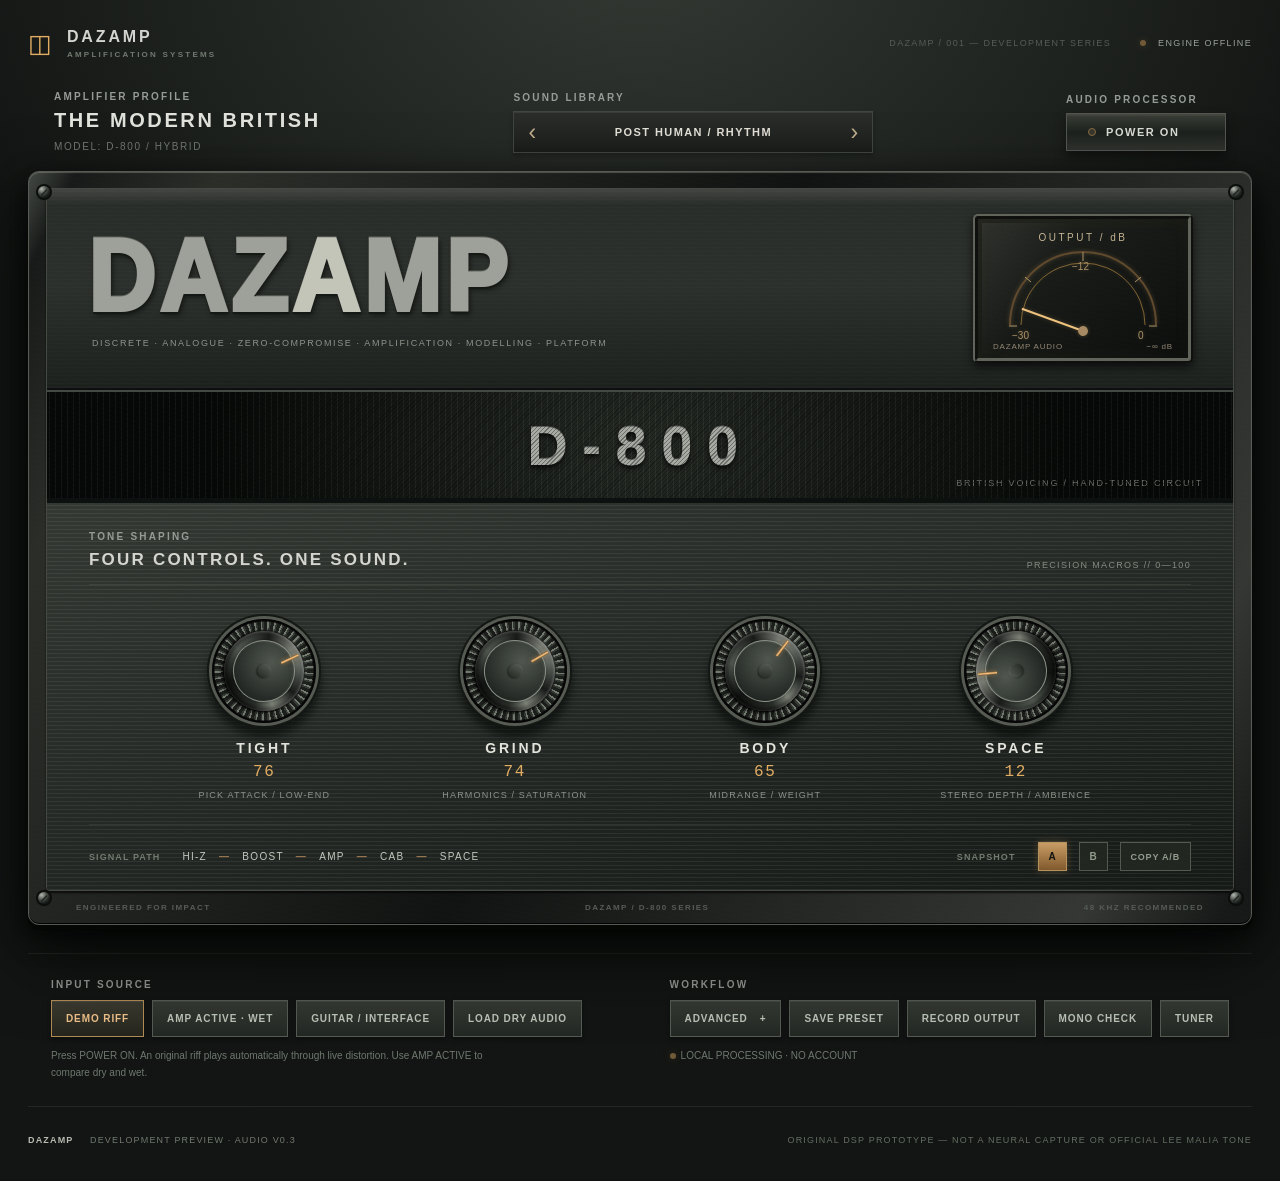
==== commit cf7fa514: "Add files via upload" ====
--- a/DAZAMP-demo.html
+++ b/DAZAMP-demo.html
@@ -51,18 +51,22 @@
         <div class="rack-rim"><span>ENGINEERED FOR IMPACT</span><span>DAZAMP / D-800 SERIES</span><span>48 KHZ RECOMMENDED</span></div>
       </section>
       <section class="io-panel" aria-label="Audio input and settings">
-        <div class="io-left"><span class="eyebrow">INPUT SOURCE</span><div class="source-buttons"><button id="demoButton" class="source-button active">DEMO RIFF</button><button id="micButton" class="source-button">GUITAR / INTERFACE</button><label for="fileInput" class="source-button file-label">LOAD DRY AUDIO</label><input type="file" id="fileInput" accept="audio/*" hidden></div><div id="sourceStatus" class="inline-status">Press POWER ON, then DEMO RIFF to audition the tone.</div></div>
+        <div class="io-left"><span class="eyebrow">INPUT SOURCE</span><div class="source-buttons"><button id="demoButton" class="source-button active">DEMO RIFF</button><button id="dryCheckButton" class="source-button" aria-pressed="false">AMP ACTIVE · WET</button><button id="micButton" class="source-button">GUITAR / INTERFACE</button><label for="fileInput" class="source-button file-label">LOAD DRY AUDIO</label><input type="file" id="fileInput" accept="audio/*" hidden></div><div id="sourceStatus" class="inline-status">Press POWER ON. An original riff plays automatically through live distortion. Use AMP ACTIVE to compare dry and wet.</div></div>
         <div class="io-right"><span class="eyebrow">WORKFLOW</span><div class="source-buttons"><button id="toggleAdvanced" class="source-button">ADVANCED <span id="advancedChevron">+</span></button><button id="savePreset" class="source-button">SAVE PRESET</button><button id="recordButton" class="source-button">RECORD OUTPUT</button><button id="monoButton" class="source-button" aria-pressed="false">MONO CHECK</button><button id="tunerButton" class="source-button" aria-pressed="false">TUNER</button></div><div class="local-badge"><span class="dot"></span>LOCAL PROCESSING · NO ACCOUNT</div></div>
       </section>
       <section id="tunerPanel" class="tuner-panel" hidden aria-label="Input guitar tuner">
         <div class="tuner-heading"><span class="eyebrow">INSTRUMENT / INPUT TUNER</span><span id="tunerHint">Play a single note through your guitar interface</span></div>
         <div class="tuner-main"><strong id="tunerNote">—</strong><span id="tunerCents">WAITING FOR SIGNAL</span><div class="tuner-scale" aria-hidden="true"><div class="tuner-ticks"></div><span class="tuner-center"></span><span class="tuner-needle" id="tunerNeedle"></span></div><span id="tunerFreq">— Hz</span></div>
       </section>
-      <section class="advanced" id="advancedPanel" hidden aria-label="Advanced settings"><div class="advanced-top"><div><span class="eyebrow">UNDER THE HOOD</span><h2>TECHNICAL CONTROL</h2></div><span class="feature-flag">ALGORITHM V0.2 · PROCEDURAL CAB</span></div><div class="settings-grid"><label>INPUT TRIM <span id="inputTrimOut">0 dB</span><input id="inputTrim" type="range" min="-18" max="18" step="1" value="0"></label><label>OUTPUT LEVEL <span id="outputTrimOut">−5 dB</span><input id="outputTrim" type="range" min="-24" max="6" step="1" value="-5"></label><label>HIGH CUT <span id="highCutOut">6800 Hz</span><input id="highCut" type="range" min="3500" max="10000" step="100" value="6800"></label><label>GATE THRESHOLD <span id="gateOut">−48 dB</span><input id="gate" type="range" min="-70" max="-20" step="1" value="-48"></label><label>CAB CHARACTER <span id="cabOut">45% RIBBON</span><input id="cabMix" type="range" min="0" max="100" step="1" value="45"></label><label>STEREO WIDTH <span id="widthOut">70%</span><input id="width" type="range" min="0" max="100" step="1" value="70"></label></div><div class="advanced-foot"><label for="irInput" class="source-button">LOAD CUSTOM CAB WAV IR</label><input type="file" id="irInput" accept=".wav,audio/wav" hidden><span id="irStatus">Built-in synthetic 4×12 response · load your own IR for authentic cab tone</span></div><div class="bank-tools"><button id="exportBank" class="source-button">EXPORT PRESETS</button><label for="importBankInput" class="source-button file-label">IMPORT PRESETS</label><input type="file" id="importBankInput" accept=".json,application/json" hidden><span>Preset JSON is local to your device. No cloud uploads.</span></div></section>
-      <footer><div>DAZAMP <span>DEVELOPMENT PREVIEW · AUDIO V0.2</span></div><span>ORIGINAL DSP PROTOTYPE — NOT A NEURAL CAPTURE OR OFFICIAL LEE MALIA TONE</span></footer>
+      <section class="advanced" id="advancedPanel" hidden aria-label="Advanced settings"><div class="advanced-top"><div><span class="eyebrow">UNDER THE HOOD</span><h2>TECHNICAL CONTROL</h2></div><span class="feature-flag">ALGORITHM V0.3 · PROCEDURAL CAB</span></div><div class="settings-grid"><label>INPUT TRIM <span id="inputTrimOut">0 dB</span><input id="inputTrim" type="range" min="-18" max="18" step="1" value="0"></label><label>OUTPUT LEVEL <span id="outputTrimOut">−5 dB</span><input id="outputTrim" type="range" min="-24" max="6" step="1" value="-5"></label><label>HIGH CUT <span id="highCutOut">6800 Hz</span><input id="highCut" type="range" min="3500" max="10000" step="100" value="6800"></label><label>GATE THRESHOLD <span id="gateOut">−48 dB</span><input id="gate" type="range" min="-70" max="-20" step="1" value="-48"></label><label>CAB CHARACTER <span id="cabOut">45% RIBBON</span><input id="cabMix" type="range" min="0" max="100" step="1" value="45"></label><label>STEREO WIDTH <span id="widthOut">70%</span><input id="width" type="range" min="0" max="100" step="1" value="70"></label></div><div class="advanced-foot"><label for="irInput" class="source-button">LOAD CUSTOM CAB WAV IR</label><input type="file" id="irInput" accept=".wav,audio/wav" hidden><span id="irStatus">Built-in synthetic 4×12 response · load your own IR for authentic cab tone</span></div><div class="bank-tools"><button id="exportBank" class="source-button">EXPORT PRESETS</button><label for="importBankInput" class="source-button file-label">IMPORT PRESETS</label><input type="file" id="importBankInput" accept=".json,application/json" hidden><span>Preset JSON is local to your device. No cloud uploads.</span></div></section>
+      <footer><div>DAZAMP <span>DEVELOPMENT PREVIEW · AUDIO V0.3</span></div><span>ORIGINAL DSP PROTOTYPE — NOT A NEURAL CAPTURE OR OFFICIAL LEE MALIA TONE</span></footer>
     </main>
   </div>
   <script>
+window.DAZAMP_RIFF_AUDIO_BASE64='SUQzBAAAAAAAIlRTU0UAAAAOAAADTGF2ZjYxLjcuMTAzAAAAAAAAAAAAAAD/+7TAAAAAAAAAAAAAAAAAAAAAAABJbmZvAAAADwAAASkAAp6AAAMGCAsNEBIVGBodHyIkJyosLzE0Njk8PkFDRklLTlBTVVdaXF9hZGdpbG5xc3Z5e36Ag4aIi42QkpWYmp2foqSnqquusLO2uLu9wMPFyMrNz9LV19rc3+Hk5+ns7vHz9vn7/[base64]/[base64]/CcE4Mg62eQ/CcD0E4UDeWw0FBEu/fx9//+97v3lWND1Gz4pl5E93973fvHjymvffzv5ve+6P38e9733R+/jn//4ABmBmYeAAAAE4AAAZiDoY2Dmb7RqYBDmensoPHKYagsRFoZUgCYsjICkEYiYRhSYbgyGA0GBUFwgSCBRH1Ab2clrmWpkQtHxkr6SGVw3MZtQZPBD/0ENVIap3hd5/2NvO80ilkD1qCdqvtHHXZipopRafdhrdoL2+8SlNyrdjjfPw8E04b7PI9jRYi+kSdmW2ZZSx6rRPsrh51oKcL8cNgCfywzGZzsCuFAEolN2IyqhpKWVv61h8mtOG6D5vy2bOdfXKlq6ilaO1oy6NWO0Dg4/TXIxGoRm7Mud+Xw5T0tuWamq0UsXOTt6euY36bVrdm9qt+uZcrXsrW8vv4ZWN4/hlz//////////7+ta/LCqgBlEK/lSxggoAACAUAc0rCCTE2PqNXEjkzgCuRIrAxAipTE3H3MWsW0wGAPDCWA9MUkT/+7TEFQIipZUjPewABDuzYaX+vVD0wyhLAsBKYM4RhhKBYGC6HqYSQNhgPAXg4zEn6Sqlz0vxDzpLCqa3KilSuoGvzNMy6BlboU+zlX4s/9MsV/aGXPM3JTZkK7aJ/VKnuhqUwiIuy12lhyVz0VsvS5L+U7m33pcVtadyaKmomHZwU1piLWYdcGQu1DUvl09PTEuzuO1nFZbS50NiXOS/NbD6a3NQ1A3u1TQFN5S2lv2crty5A0pirwvLaiVmU1K1PS0d6mpsrV3lWzHe1IlflUFstonik0qpZZH4FjUahqpGq1mmlPL7+xqHoaprVNTb3/N2Z4GXCwNHlA0DSd/GgTQCEGPlXNBxw4ykbVKEcmexBC5hjIMQY3SOZmC7hfBhFQfYYeMB/GAgiGBhcgacYtEHWGuElGmUqGevJHgD8GhrQmDacmGwPGNoLhQERYjfY1MuiVIQW5WqA+1acsQtpbT5CC6LcZ6gQ8W1mbS/KYymcgqNfMJ2o1lhl9NE0cH8zJJTDeQZyxFW/VhpF+J0XJDx+rhqdn62Ua7OKuWi/[base64]/+7TEGIJTjPEIz/TKwXKGYMH/cGh8Ayx3E95pSiB+3fgByA4Lp42rUkyuC0xKC4woDZCuOSPgGEGFkCSTzzkSPeXKcics0gsUHNEkjSMPONzSKPrtefuiz552P8eTZLRkjk4+Z/P8/5XrW3GZJg6xjlAY0p5URKBX4lt6M7///SY/z6JnKAmgpxsR/uZ7UPFmd0tCasR1x2J4nmkC7sAhkDLEJRNx9uQygzbTTqA9MQ0IQ0iRWzPoUXM5YZsrEvDSgYtDpjEDK4maauYEwKpsZ+n/////////////[base64]/Q0e3BDukT/NlURU0h6qD1yZEPHu3kyvE8jMSZLNT1xk4rnkjhZODMOkfA4IDkBBgGCIvRgsKz5Y7cpax00b/kP9H//xX//9f//se/+v+gN/2jUGF4fpx1AI2OcgatimS2FYRg6KrGwZJoc0NfRwLhhGuKFcZaqZ5qHo2m2GmqYbpf/+7TETIPNRD76D/ulAWqGoIH/dGDZiplAmREj2dkh2dXO8abJcY6AaCj0BgRXYpJ7GbjGn/////6P////////pjm4VQc+FYcYNTdGazIziZIyAQkCMcxJoDHoTUMyFAHJMIbAJDCHgmcwhUESMFlBWTAjwP4wEAFfMSgDqTBeA9cwJoNRMEgBHiQrOzNTWU8wcDbZhj8Xg+IP////////+z/////2m80VZJlbxDUe6oQ7GbKk4B9AJY+YLoa8GG3iQphzA+eaAoK4GMQi8xj8QlaYdiLKmLXicpi9oTAYj6FLmA6gmJja4huYzaDqgZHx+AoEwDB4J8DA0A8DqQ/YDS0VQd7sHnDpg5UDFUFADIQggDVoujgHALAOAuDeQDWUYwDb2p0DP+YX4dIGUFWF1AWwAyWijAxFDBAy+nJAzlj7A09IO/D8w5cNrFgFliUwM4xiAMqAtgMj4EwMWxEAMkQmgM5Zpf4ug5QNgFlkwQAZ0DMmXcDKiLkDK0JoDAaH0DE6E0DJ0UgDK0Vj/EAw48XIakyQIR4IMAygCsAy3jbAkL8DA4AIDFqPEDI+S8DJCJsDLQPr/xlyTHoiIuMTmOgdg3iXAxSBkAweAYAwWCWAxvD6Ax8CCAyokFAxmijAxBhBAwiA7AxMjB//jgFwD7GTFvIgRcg5HDIC2EHQAxjhnAyUD8AxwDGAxWBYAxNgRAwlCAAxGBEAx6jnAxxjXAxihnAxoBgCAGoGE0D//////KBDRcYsZADxdIsLgGT/+7TE/4AMpDUCFf2AB6BEYMM/YAAIeVySKo4xkyGEQ//4GLQYgGNYbAGMoNQGPESYGEMAYb4BhpEyBi/GaBjFDOBj+FkBh6CcBgyAkBgEDABiaFkBiyC0Bj7GKBifECBhpBnVTEFNRTMuMTAwVVVVVVVVVVVVVVVVVVVVVVVVVVVVVVVVVVVVVVVVVVVVNrM3yT9TLzswOQFtMCEArv836ZrnMfHMnDAUQM8wDwB1/zJ4xLQwVQNJMA8ADAcAjf5mhwPHZThkYDIGQJAR/z0X6kNCJ0E2xE8xUDgwBwHigCP/8zbDOTFUQDNiZ0MwAABTAIAbCwAH/5wjTCmYitwa9Khho5pdBUZwkAbEAAYsACDQBjABAQ///zNrSaNaFpoyaEvzVETrNMRUUwxQfETyQAhuyYQgAHAgBf///5iyFWmdUjaY8Z9hpRpPGl+qwYkQ0ZhSB9JgJly5YURgDBUAJa/////mP2UQYtBkpn7IYmkApKYqZHBjkhrGBoFCYeJLTkMNZEMACoCWKQMnN/////mZ6dEaCqXRixFDmTUOqYrgrZg7DGmToX+ZwyEZiulPGWGTY2UdAAUqaEylHluCdrcW1//////8yNSaAsFUYzZIRlsmyGKIUiZcRYJldGHmDmC8YUQt5kGFCmI2S4Za5cBmBm2LSR6cNRyaa8nqlS4jd6ZyUyv////////MLoR0wiAcDEhF+MOIg0yoC0zMUONMO0ZgxVQtDAHApMJ8Z4ySSnDL5N2MQYesx3hdzEn/+7TE2QA7seDyGf8AAAAANIOAAAQEvMEgRcxzCQTKyMv//////////[base64]/[base64]/+7TEAAPAAAGkAAAAIAAANIKAAARMQU1FMy4xMDBVVVVVVVVVVVVVVVVVVVVVVVVVVVVVVVVVVVVVVVVVVVVVVQGAgIAgCAgIAgCAAAAP8FACiW5qPSDkZWEJQf6fY8ARmAMgMpgDoXd/l+EUzGmBnIxcIMew6cmAPqysDV5F7DwfFLgGB8AEOcnDhqCIkAcGVgGMAR8nyfTTJ8DRxwAySYgN7TADgB4A0GFPzhoOxNRfAwMTQNRmUD41MA2AQhGYGMQr/JQZAUoX1GhmBjVBga9O4HAlUBnotAY6BAGd1uBstK/5uSZiRMd6JPjvAkMgNMlkBJGAzoQANll8DDh8A0gSAMVhj/0DcrmDFxFM+wGSCMBi4FAZaLQDBdAxKDwBAgBiobAYyBwGVR2BicM//zc3OGhOJofhcYDEIPAwuNwMmiUDMAsAYAggwSQWcDYgAYFhcOHT//////Zlu/s3//+BgMCgYFAYDADAwkAgb4AcBAuMFwgsAzgzIbeAUFBoiywvoaoAAAAB2oABMhh7szcSbzB1L3NAIHQxuA2zLaBjMCcTAyJxLTB/CoMHIN0xCAJzGpAQMHgEUwMAqzC9AbMEcFYwYAoTBsBhM6kTHBQAaDgWweWAY8OZyEAcp+3iER7M5mA4kIAIQKiFkARuY0ubRKW1ZKX5MCEMozLKmIWmXEGNUBEd9BYaZo2aEQXZjqczOktChWKiGvFzkiQqOMULYWZoqZw6ao2slngYqS4QYSuEizSUSkOiCpQLQVL/+7TE/4AoriMPufqABlI8o/[base64]/[base64]/1bfti3t9afRlwVWVMTzKIrFPOmd/ySBvvzweaHaDOmerBt5iVockY2aOrGLEkSphgwumYeQBuGGdg1JiJQJuYASG8mkj5GmDUnpHEgHpjrYgDCsyxJlDA8IzCAE0wmSzUNO9Jbtd3ZxW5k0GwijigeOtcxb/+7TEqAPd3ZkeD3HnA6QwIQH+sWjdoRjeKkLBaYEkhPoZZKx2YiCfDkOxfLLxlK2AyBs/QSWDIfuOkMcRFODK5wYiKwfNDiFKUJVxOMrXZOj4JjWFYSt05Wul091qTJtCELo1pqmPkp7EtW1geOT3l1cvAue2Jn7bF/wmNXtWu5afh9d7PW/c7LWtkzONPAUJAVEFQEssRWZPe/[base64]/koMi4X8yJEIzFBl3ODRckzLzGTFrFgNY4+82jyZTNNF1MlMGAxWgYzBnB+MCkAJdM9M32eiqLjcahRLSJGZb5M5TbVTlLyqvvlet+/4dVJVT7VFo76OI9u/+Wk+eq+7Dkc31Xqv/6ed3GSLDjp0iRFqodJVuGVuldKd3/+o3Pri9N58czTo0IWkzRQglMPsIQTD7EYwxfdmDyEFPM60yUxJ28jYjb+OdpB8yoRPzEwP4P/+7TEZwPTMQcAD/jDwX8Gn8H/cKAvQSAxP0PzFAKIMasbY5IKTOQnBhrWGduVUuDAgyj/////1JT////////6FTU9vd4/n++cNVffeTOqircwS8VbMhUHJjGhjKMyF8I4MWPBXzBuwl8yi4OoMTMAHTF2w0YwRAMgMJdEsjEpRgIwYAO5MAUCCCeScc2SNwUTTrpqxwd//////3f//X/rNWIULTNlQyQ//c9eM0CA4zXYHssz2IEWM1sFVDE/xIAyNwCAMZAAWTByB4cwUQL5MCiGHjAZgLQwncJ8MDKAPzAvxTgxAUDDMxiAeJ5kocizTMD5M0p/sP8yIKDQAaDh+bf5ZpDPmisl/+YuDRmQICwrNb3EzNTzPFK///zEQSMoAgaD5hoFGQgIafm5kaLmbowaPhpi53////jQTMJAYxwABoFmDAEAjAZoeRoV3mGGiZkahn9rmBlv////40BwEEAUVEIwMCAUSEazMS8M8sMLKMzAqDOqzHUiZeTH////+DgADiAl2XYCBwl2goGDAzipQagTLyKM3pswKdTLx+M2o8waaf//////T7R8DBQrGmAHCRWNYgcHFdmXDkZrQ5hMumXDQZpP5hkpmXC8ZnO5h8lmXCt////////7EA4MK7ZwJBRdbkCQQXW/gkDGJwwZnOJiMhmXCcZlNZicdmXCMZlMpisZmXB8ZjL5i8VmXBwZjLP/////r///////////////8WBDE5QLARidQWADO6yBjO7SNDW6NLhlcj//+7TE/4AL4DL+Ff0AB2JEYMM/wAD/////////MZiMy4MDMJVMah0y4KjMJPMbhUy4JDL5LMdg8y0HjL5HMegcy0FjL5DMfgEy0EDLo9W33e3267//[base64]/vf4cw5n3n56ZWzuej6KipmuzTgqj3v97/e/3v94Yf/M/7///zcMQK47d5dSPpMz9LPyzf73+9/vf73+9/v////////////////////////////////[base64]/[base64]/[base64]/+7TE7gPjEasUD3XnC7qu4IH/[base64]/MDEDYwXQJkSGbSDKc7X5SqJ0CwuATUvjSlDKw24a7RmP9gxG1LVVqhXKPFHgqgTPQPDRVZYs+qmCqUdVn82636P9v+TM+n9VzSy7hk3fIewNLvNZzDbY8Nlt2IyzyyDQZW0NFgLkws1DTUsZhN3MYsybApTEb/+7TEXYPROKkAD/hlwXSGYEH/dGCKcM6lUs8w6Q14fQ0EZYSJ4yODUwyA1M51ZdiBQjTd/////9////+r////GT/xHYMymnqkPB+R9zYTRfcyM0PVM9TUQDQbUWwy7wivMewCzTEYAY4zhUQXMWxEkzHaAxcwNMLBMZDHiTG/wXow+oRzMICBXjr4jNIig0GBRGAy6idDTKe3Xo2COdd+c/0f//X//+tv//Y///[base64]//+7TE/4AN5Dr6Ff4AB21EYVs/sABpb6Qjef/////////hUQARkYAOpLmMB4yPI0mHiwVGTBwQAC5gwUYYKlgQDB8wsaAIGGEP/////////[base64]/acpeFXMQUyS9RVU1iityKzBnpUBca7LeU0upqbN9mHNen3BXa/Mea1DuGX7xxq3pS7Lu2IacqLR1rM9KYzhKo1Go1TtKSGU2i6tqRLBZhcywqxWWyxrS7nGoWsuVD0uzlMZlvK0MuS7th9nKh7OGXacp3rb6uTFYk5Vh2netvq5L+y2YYChJTBiicyAZXUTUxUCVMz/+7TEeIPjleqU3YwAAAAANIAAAARK3DLkxWgf6W8/////////[base64]/[base64]/[base64]/+7TEAAPAAAGkAAAAIAAANIKAAARMQU1FMy4xMDBVVVVVVVVVVVVVVVVVVVVVVVVVVVVVVVVVVVVVVVVVVVVVVQQACAAPAzuASLAzU0EJ8DTOjbYDYDBgbwMuxKTwMBfDIPA5QrrAx6iv/AyqjbA3MnnAwoBs/AxWiTAyui4Ay6Bp/8DVmc0DYmTEDIMKIDHGL0DFIHD/8DDSUUDMWNEDRSTsDBYMoDE0CwDBMHX//AwojqAzLDsAzZB0AxKhAAyaDKAyOBMAwMiq//8DKEMADLUHoDCGGYDIoKwDKgH4DEeMMDDiBEGgBf//8AAMgGJIJAGJoI4GLUBoGK4OwGLAfQGHAnoGf8lIGgcdYGOo0H///+BlwFEBpAJQBinKyBklDuBk7CGBisEcBgFBOBhbCeBgfAsBg+A0BYZoGCkHQGJgLH//////////4GMwHgGEkG4GA4CgDgNAYBgbgYaQagYjQPgYNAUAEgFAwLgLCQFAMEABgMIwCgFAHgBAMAwLAKAiCMDBiA/8fj8fj8fj8fj8Xi4JgwwAwzGjFtODg+ExoxvDBpB2MGsE8wpQDzBYAuMCMNswQgHTAbAaFgDTAqBAMD4BQxGweTAYCtHgE1cmcDTDTymUwwLHii/LmryAwwAMTGBYobx95fD8PJeBcMa2GFdNLJtSwBB6YbbmEAC9hUAWeEBgiEYz2WSulajF2TvpFGkBCqYIEIjotjwKXQe/KU2M4qoJCF+SOKF84aMTAx5AMWEQUXF4wCJAEGn/+7TE/4ApAiLEuXsABJquKPc9sABuMxqUPFOTkcfjOxNxfAdATEyIw4DYqOAhgAKLAyFMrmZ2cmJ+1+85ty4Hlcv6imu8hAWmluQcJlUAQkRABByfVnHH73MLmvqz8ssc/WGf/++yJ9HUo35wjta/Ywq6vX8L+q9XgTd//8Mn4Z//[base64]/szHLfMpl2YtZs1fufWtVq8tyuymQ9sVaK0VJPyeKd8oFLBTpgIMGGIIcuZ3KbZovA8mLGGsYZwuZh3ESmCuDWYkwIpgvAVmCwDcYFoVgAeTo98gcjJqACjRgU8AnY0kwNMMwSAGEioc3A5cFrIKQIiSjYwczcDZwQiShIoaxsHQwoKgEIISaPM0W+ki/y6miPrOusqq2ZD5EYFTMmxMnJi49cQiOBUwVklYbJmWCsQSoWrJVLJix8B0vJJZZMVtPWtPqdQya6ZKjk9l1p5LRcZNEEGwjIZZq0uL6lchH01Kx8yYkpt0/EVCtY7/+7TE2oMdNYE8XcwAC9owZY3tsXiHERVNrQtPkkyJzT0+t2CkZyo1V8mLJeMmyaXh2jdwyvA9rrKZSwfYePcJVUxBTUUzLjEwMFVVMhb0UjUn/[base64]/RJ2p/OvCfmc41S2F5PxL5C7UPPtRymE3JTJHWjT/O9Gt3aWZwi1yfwlNeQ0sZlMO2YjO3JdLbtLKa1XdWtTUMMuzDuGstWrVy3DNLZtY6jVqhsynmX4RqeuxmM0tbvLVNa/8d83lnvDLeNa1CONxNyG8xVyeSO/FnybvyMhbVTD5frfIy1nC8PCSD/zRDycczzxTeMx7WpzPPihsw145KMLxCqDIPASYwr0WhNISAdTKdApQzkYRIMTwZM17ifzH+O2MdMcIwLU/TFgLeNTgTcwxxsDPbFtMlU/c1GgKDBNc5MBQhQ2bgDDNyBMMcAP4wKxbTEmAzMmUKswcgmDMFKvMGIbwzVBHTA+L4MHIAswewnDCMAbMEQT8OAzYkJAINaftk0IX/SwNRUsPxGJymfpK0YpRkZCcr/+7TE+gPm6YEID/uni5+gIMH/HbiJY1H5bPNkVajnPmnGqbm52v87ZPuj0zSJFYaBZT5Uia9WkKFfqo//5P/[base64]/s5Bxeq1GcgSYY6UIph+kIAVU8x04CjQuUaNHkVQ2KwnDF3PUMxMNoxaFmjN1AfMXNvEwNTzzPpFGMlUBQxrBPjA4EJMH8FIwpzMDBGCYMmQtEwkwgzQ5A6MDMqwaHtMEoRMwdwGz/+7TEoIPVdIUKD/ulywSQoMH/+BDCVDnMBIAFdrQGFphNYhyNz7qSDCkldDesauWK1bxKEhGRhP+3///+Q/[base64]/DDfftMukoow8i0TGlH2MPIioyPxpDK/O8McMLoyUGxjAnTTMHgZQysRpDK5MTEQLDJMaTVGuzFIVz2dmjDB2TSNUjAecjQIODFoxDIMCjNIchYRkxaNVWHYnOvs167KcMqtaX0Vy/KaaZsS7Oyw6df////////6v/+t3/WZtE2cnJmrphzxnoybtIvOmjlihZyWRSEaSkWnGvoDhZjV5EkZiIL0mACkT5hnQ7ue5dyJscPoHMCYgY0xKxtYlTmm0T+aUUlxhWQxGSUUmadQehgkrIGQGHsYk7hIkIQZg715jCBDmVEVeYeRWRieB3AEMAwgwDDJGEEMG0BE0kgGjAgGjNBgKowYinDFSAmMCsX/+7TEqQPX5IsGD/ungvqRIIH/DXjIwOgLjD3AoBwGiA9/20aVOyicqQsSIAnEyoSqGohgkBNvo///////+3//[base64]/PBRzbprUNFNgsyaGRDIlMYNndtI4rjxTc7LWMCZUoyyRNTCZCDNGNMkwp0dTMAF4MsgK8wwiPDDTAMMlwjcwpgAjJATyHSPDMrFfMhQTAybIEwZAoEh0aurYYLDEc5q6YxIkcoE2YcN8EPiYhg+BjNMdB/[base64]/+7TEmgPUwH8KD/ulyuePYEH/dPBQBzIdQgcCEMy2WqshjmdmWYzkp+c7auEyBYiQC//V+///9f+v++r//1/[base64]/XA7gxbEM9qmETWa8cAyZQOnMqcOEDKR1IIyYga0OPmIUzqVYDdmDANYG1A6cTxzv5RvMJ0/QyLWBjSqI0MpdTU0rQ1DRsdjMrkcAzOQizBrJCMhARUysRgjF6CTM1pZYwXR2DQiIKMh8JY4tDoxOB8xrDY0GmgxFJA0eo0x9B0+hAowzeIiu0xUF8x/AMgPFDO7VjaUUqjP1oRMyzCvnqc7XLgIF3nGf/////T//+3//pM0Bu3DaK9HYzEr/uMk4efTWRARI4hA6pMkj/YxUJLDPj7FOlZYc3GULDNYO0NcA24w2hODemCxMykbc2OCbDcwd6NS4/Mz8TCDKLGXNCEJQwtUQjL0DzMH9aszawUzSTYBMIskQztCqzK7FaNOyxMBDmEiSOFT7MthrOzYsMJnPNb1UMJX4Nv/+7TEngPWkH0GD/ungswOoIH/dLjgaMKkyMTwkMdDiBwRNhnnVYK8de1b7LqSNYThUINCQ9O/6f/////////[base64]/ZHAT50D3NwxCYzWY7zT6H1MG4UY2TVUjVmMUM983swqh/DCpBoM5wTgyYBJjPpF0NPhogxXTMTMzJNMRIR4ymQ4DAGGYMC4B8yDCBRYJc0YhGzCZwz8YxjC6ADgYGDGNADJACjNEmR4Tad51OlBnQtZVIvVsUtPXt0fcqwqBAANsd/V+///9X//v2f/6//WZJDfin9tf9pwFzBWafTKFm0PEjJsQ6B4ZS27x4603GtJuAakqkBn3xAGYMsibVp/hksGPmu4TiY9MqJh4nGmJ5MOZ6RKJm1rXGGoHIaqQVhhEEVGaYNQYsKMRlqCEGhepeFkJTBwHmMuANE1HOUxFNozqFIy/t4wLGY9/SUyAVA8iMExObwD/+7TEooPXxH8CD/unwskPoIH/dLhcqYlm2Y1AKVloPBXFI440Nu1q3OZZcoqtizhy4ydAf/////9n//7f///[base64]/MFGa81y4nTa0akOi8pQyIjYjDNaPNIUZsxgX6DBhGJMCMrwzphxDNIGlMKcfEzLATDGfMdM9YOk0pkpjDYLPMtARIw6hnTY9IDFUYTQYKTQujTDImTfyQDFVvjUlJTElojdwITBxEzDECzKEkBIFIfooIYhBv83ylCAdNCJr0/////////9n//QY9tginKY+8Rm7eTSaGrV3mp9JEBleB7aZUWbDGmliHRorHimIwO+Z4y8RqONNmfFGiaKrbBgvmmmGKJ0aoI9hvLmwGH6WwYLZH5jgExGeyLOYKgMplaB1mSIZSYootJo5n/mGURwZwoqZlKjBmkZ7mC7Ehh2G3R4GO46GGM6mL4OHw4D/+7TEmgPWBG0ED/ungr8O4IH/dPBmHqkAbtDFAZAxAzGQz0h3sljrsTllNdt40vN3cahta4ov/////+3/////[base64]/PPMjE5ElgDBpLYMdt741LSXjXAl7MbMxkxUWmzHwFVNO0RQxl0HTLKDXMcpTgzmQCzTcP+MBIkY05QPjI7EdMAkOBjyhxbm9bWGTgwnBM7GADcmzqhGBqkHEQRGAqhBYKjAE/iEAFptfhC3Y1dpPuSnHmsqoJGhaZ/+v///+v//3f///+oyXCp0POL43Te2Yto1Z2SHMqGLYTJQDcQxT4DvNMXE4TnIj3Misww3PgKDVWBrMmJbw1fhBTVXIfMld7Yw3R3jcibENKoYQxrhpzIvMNMDUVAw5iiTHwCrMl0j4whQ7DRhNfMBIqQzDA4DHSDfMHSbMVDDM/w/MspxMCACPCllMGFdOnin/+7TEnIPWiHcCD/upQsCN4IH/dPAMFDsB3OGKIPBh2mKpjjQEtnhcwtalpMeZVaVILCwtUpX/////6///1f/[base64]/MhE4PJixMUj+OCgTMDUjMKgFMmCYGgXfiXSViMop7m9b53HtjOkxAXYEP3k7HDf7rII6zOaHMaCGEDZAzLkyj5HVM3dJITNG1aNogK01Zm5zS0liOEMhw2HRgzgdGtM30M81wjFTM/d9Nj46Uwu3NDErDSM4YJ8xkC/TCHCAMlgckxIAajQzJbMOkAQeQ+MLMaczwCowAZwxbAo25TExyGc58boxjaIz1RP/+7TElAPUgHkCD/ungr6OIEH/dPAwxPY4QB8xGKExjAcyrAsiA2UXog6V+9V1lbsdFRyxPp//////p/0/o///[base64]//s+n//+z//anIf/9P9G0zXfKxMkqzvzaSv1M7s+JhMrwPzzjuDNQyPdiPMHhKGTWnxRO88zkyWqSzNwfcNY41M0dnHzGUCQMYOEkElSGP6OMZbjoJpyq8GcMQgaKIl5i2FVmSCCAZMYchgUBwmh6QGYTRnZm8CDmH+JYaeEYYLiAZyB0Z/2UYpDKZ+0sI2fNz/+7TEngPXSGz+D//AgrcMYAH/dPB0mMDReOSAUMRUGMUAaMhzECAEYnK3IYJTC58CHBKZTxf/////9X+r/r//[base64]/cenp4bn30VO87oKkXRLWVsTgebf9/3/h+/UjEYl9+UP5GMZXL8o3L9UlivG5flK3/dt/5+YdiHMX8hzmfaSMSyu7EOWN56pLG4xScr09PT5Ukbjcvt/hhhhnn3VJGIxOV3YhyxsP/AAMDzw/huXpAGhQTIbtRYBnlAvmEMxiZ+xAJgjgeGDsJWYgYYBg1hCmL8JwYSgJZgtACmAKBgYcQFJhEhGmDEI0YLYPRkkGMDg+OsQMoTjDgcxg8NxMgEemSG4ZYiqKZyFBBkAmowk0MXGQAKiEXWKAAZOVS8ECRAHEzEW5CB9FIxMTEgMiL/+7TE/4AvvbkKdf6ADv7EZQM9sADi8ZjoMnwYIFLBJvoeiwSYqBlpTDxMBF4qCmMixggEkuYCEEyAOgiCcvECQ8FArXl3Dw2wkMNGlL8CEoeQCAIMbCTExYLiRgo0CDISHxUCUMMCCh4KMfFB4DQuAw2JCiKZgQEigYSCmHCQ8fF/0UwuHmAEIkNBcFIA8wsHTegJaDHBwODg8GBKfJhAMwQZBBQLHgeHwoCIQMrL5rlBwwGAzWjBgGkMDBE+y3xZwveyxBG8qYq5C+EDPK7CpFhlIXGKsigV5H0gNeb9SZlrOE0VDSsEUXddvHfZkyNobwo9M7L1OUmFJJQmJDrox1Zb0v61+mfRyLzE4alr7xy93HCfu2//////////2vrlXQtdtGWRpTRYRnDazzJIqzd7XTb//////////9g95jr8OpRtBhtdS73eeqHmYYLCRt21AEggIAMviLgzCRwvs14khqMIkDIDJHi+YyjQDkMCUEnTCCQjwxkUL0MIACozDxwHAwPMJfMGAAQDCxAIUwWIAtMGgAyDBAwSIwNQFPOqcU60yQUBkUzTARKwOZFjxnQ9mVVUgmLzJNQI/EbMqiUy2qjPY0GAK19jUMvm1kykrzDIXM3Hky8KDJhrf9SxPEuaWyW07zfTEBGBBUZhIwJDRksdDBDMSiJ2wQBVAGnI9uurd2SQtx2DAQNgYqGFhqEIUw2HnXMAjiC0vm5xV+nuZ6pdBSJr0wlFKLg41mIRcBh8YQFIoBzCQlAAiMD/+7TEdgA3Zg0cuf4ADGyz4UO/wADCNXLxw8tNQaQsqdBpVR/[base64]//////////Y5T4y2VWt1JiXSmlsdy5W//////////wsZXNcsHOS36aADdOm/GjfZu/hr2aMITKmMrA3plAwbSYdeM7mTBixhhOwGuYUCGiGODAXhi+ojaYQOFWGBohXBiP4JoYW4HiGE5gMBgIYIkdSR5oIEGNA4YLAhgcDIAi8Uvep9GvWn+fW+7MhYCu5/o42d+bcUvySW4uNALsrpnKzdn0baVPDZrwE4zWpa8TrVm7SppSmzjRhw2UyB3mtKmTCiEHO7FX+etS2rDMRo4rEYiumldJxpqWzD/KZLWcqrlZjtBlK31gXrkvzBU9JZqSyimp8aO1ejN2DHGq01q1DUPRqmxtTsMyHlmIy2rLasNSqGn+v7mp6t+V/LPLX1sbkutX//tXWdLhWzxs/vHHn8/escaXmWXfqvBUUuJZZRLmFT/3NM8837qEN4dz7zrwFYUwesoWMrXQxjTM3RI0/IjKMYZCGzFmy9syy9GBMoJEmTLWwVUwZwTLMpNHvzEPCt3/+7TEIAPdqbL6D7B3wXCGYMH/[base64]/h9KeTX7/5CckHaPGgEyyT2wO1lN7Tkkze0z1IqqNEsUg6C6kjtXR9NS09c1VxYzL4GGMnMlYzHCzDLrIlMVsj8xwUjTQiAWM0kccxohUBaYdkKY8WpZXqWBqQRpPf/////////6////96kxBTUUzLjEwMKqqqqqqqqqqqqqqqqqqqqqqqqqqqqqqqqqqqqqqqqqqqqqqqqqqqqqqqqqqqqqqqqqqqqqqqqqqqqqqqqqqqqqqqqqqqqqqqqqqqqqqqqqqqqqqqqqqqqqqqqqqqqqqqqqqqqqqqqqqqqqqqqqqqqqqqqqqqqqqqqqqqqqqqqqqqjd/Tng+dwbqNaV207FiGjTGNbNYHbg0ep1TMMQ2M6cLkzQ0mDcMZpN45SIyizVDGmLdM1JFk+r44zu64w+O4yrDUxkBIwwABWNkkXop+lyGEP////////9n/////pMft8+TeK4iE4AhV/M3GKizDiBDsx+YzsMTMMyDB5SC8wcABOMBuFbTGZQ2wxc4QgMG/BVTAvwSMxL/+7TES4PLsDkED/uhQZWHIIK/sADoIrMJTETzCuAjswbMBYOnNzryE2FDBwHAS6H4/7Jh1H//////////////0TEPzRYyqIOuNlajazJiAGsyXFbzMBTMjjDCgFkwMwN+MMHBnTBqgvkygcNBMJwHtTCaAbcw6UICMKsCRTB/AEsxSMZcMA0DazREghoGDIwJwgUjO7YzJ+uM99MhhWM4BCBQ7mYNNmsk5ma1Bf/mKwcGVwVGG4HmbsSgiiTEx8v//8wwCAxgAweCowuBgxsBwyxYMy8QEzAWQzbXs07i////8IBswWAoDEALA+YLAQYbAAYOqsYVGCZHr+IE6MDi1MjT/////8iAcwMAASFgHAcYSAcYxAkYLgKZYL0ZHDSYQkuZyK0Y5pSZPq+Z1Lh/////mBACGFgDJjsMGgwGgHBQCGEQDGQZ5mDxGmAQXmdZZgEWzJIijM02THwCv//////L7q/IgYLfs4CAcUznh4FF7GPwNmXY1mpJnmYiCBQUzHUAzKgDDNUlwgLzMIuv////////BwCAoUAgB0HAEHBf+NDQIKxqaBgaJnl2DGcrRGPZlAXhjuUJk6SJjUFRlWQIsMxmcTxjySZi+NZkoQBlaXv/////////////////////4KEBAGzgMChB+IBgOKnmA4GEx5gOBRQOeEgIUDkX/////////5goLpjULhkOQpjWJZk0KhlSR5h2A5lIJxkiPZjGGJkwLRkKOpjCFpkQGxkaNZjWDZkYGBkiNYD/+7TE/4A/[base64]/MymOQ9H7JUCmgnCaFI9DsDYVj8nBYGxPEkHgqOhBCUDpZMvHpOYiojHJ4qJWnsKUSYnG1nmTSmTmCt0IujiThKJx1c5Wrlqc4BIdloTFotEo10lR2TnJ7lX1tDF15DJKplbx0hok5ZQ1K5LE1Z6F6Na1bNq0tz8zXXWz5latp+LrlSURJjLiad51tTY/+Jr/2apLJXHY8QV5rjA8OY+qEYmj+b+ajV+BmgECGP6jIY6IsBlRFpmXYI4aSChhhdB9GF8KkZqIuhrRiH/+7TElAPdzXkcD22Ly5+uoMH/MHhGRETuYzQohgZAHmCuA0kGgzegGsWU0B+XB2TuAWEZWBYPiUH0I5GxdPKPu8uJx2Itj4kjgA4GwJD+OqGIRLHUehGRxY0Qj4ci2DF1IZKkxbJqE8VeOVtbLj6NxUciqL5gTHZNoSSqcE4lGXOjiIt4F1npaSnry1ae/MS4yscrYCsj5mK1dxc9p678tKrsetW2m09ltrM/[base64]/NEnNJDCJAGoy+Q12NNPXo2WI0zO8A7MsFzQ0Tl5TfoLmNQAqEwyS4TNFUsMQdOsztytjDoFKMI8B8CACAUC9iNLKqe9nKt5dMal/VI+zh/2Lm0YUzFrSVVDKWJHjoVKllByJWdYCeHYi7q55TztntPNItq//+r/UfCxF6m/iLQpuGsaucp+c/mFTDERhWRPUYMAdymOUj3xjfwH6YoqNvmNOkHRirAjiYukHvGC9g1pgwBB0YIL/+7TEYQPQfJMCD/hlwagHH8K/sAANPGI6AkxgdIGwfqWGhv5nByZSBlt2HNMll3gHCInZ//+n/////7f/////MT5uYKwzkcqQNcANWjDlBD01oBL9MthCqzLygXIwp4BPMjmB3TAPxk0yPQA0MbCEeTEwgSYwKUFNMCQDrDBCwFAwkMLAMCLBXT7Xoifg+qKwk1CAEhB5P+1/xf////////////////rAAEN5wYKzYYyr49utzKM+3DpjDOB30x6YPLMczDhTFiQXoyBYFyMO7EEwQAgggBLMBGCLTE2gi4IG9DDWAnswBkD+MFPBDDhajHhCdvjJscvmX18cDllHfsCoAN0rczuMzhKuMSmg1i3Ld/idhrVGmWQ+bFPhhsqGkVlnf5n1Kg0qczIoRRMM/l806XDC5KM9pY0CRjCZE5n3nemNQKgEM3lEDFcvAZhI5m1CGbRkYTHxmM6GXRIYTHnM+8z7wIIZdgyuPRYZlvDJo1IhOZbNBlEMGERwZVLxkcGGERwZPK3e833+9LeGRxeTBoIABj8UjwSCAAY5Epj0BGERsZLKAONRhEaGRyUJF4wiMv/v/3/74sCggCGNQ+HAIIAhjENl8ggCGKwug8ZDIhQUjCIyMfj4aI5hEZGPR0GDswiMDHY2/v/3/7/9/wgCGKQqicEAgxKEUbggEGIQajMEAgw6C0OQQCAUMzCIwMcjIBCswiMDG4wMHgMwiLjGosMFgcwiLjGYoMDgv///////////////////////+7TE/4AM6D8IGf2AB9tEYQc/wAAw2ByUABAMMLgUkAAQDDCoDIAEEAwBCMYAQQDAMHxQCBAMBwbEQECAZ/////////+YRFxjETGAweYRFxi8RAEImERYYtEAJCphEWGLQ8DQuYRFhisNBcMmERYYpDAqGzlFOzE4EBRw/wsBcmBcgSxpIadeY1sUu/5gtwHAYGcAgmI9CMQgIX/8wNcA/MCkAeAOHWuQNuSHMDAcAkKBDAw4xLA0IMnAyIF64GCQCQkoo4GJBqoGa5QoGJwsnEEBZgiIGIZfoGYZI4GHopwGIZaoGXJE/wGABgWBcBgUAIGXwbwgYbCgAYhldgZZkLgYZibAYhFVgZYEG/hQA4BQCBmRYg9QG7QMMxLAMRipwMriBwMNBJAMSCowMrSBwMNxHP4LALAKAIIRBxoCgAxmxqAYlFPgZVkAgYbiMAYlFMgZVD+gYbiKAYllMgZUj+/4nAL2hY+HyA2JBwDwBgGBmAMOREAMSikwMqh/wMOxCgMTymQMqR/QMPBBgMTylwMqR/QMPRBP/C4cng7YasJAOVDYwxILCLGBikUyBlSP6Bh8H8BisVCBlSP+BiCH4BiqU2BlQP6BiCHwBiuU6BlSQCBiGHwBisU3//GYHkiZODMDdE5juHkXGQg4zADKgf0DEIPYDFcpsDKkf8DEQPIDFkp0DKkf8DEQPADF0qcDKgf0DEQPADFsqEDKkf8DEUO4DFwqEDKgf0DEUOwDF0qH///////8qlsnCCjbGYL/+7TE5gA6viK+GfsAA+A4qDc7MACpB0EjSikTh4vvaNhsJTcNhsLhMDQEAADgXEQCHHSmGApeAYZTH8RgUEE4bsHYY2AKCAdAoOwA6gONcxYCwwLAciA83UMeGlCUC21AA5AB/wyCQ8mCPQIgXwOJwDohYuMaZkafJMuLL4uhtANDA0AC5Ypg8ksM0LEkgg1EBZAKADEgWAAUYBI5NkOTHIMCYdBBE3N1AYqA4AoAtA2QAaADhIdgzZFy8QwrEj7bBtAZECwwT2DiCtwbvBsHjoHCUyKlQcRbHr/zAvigCQJsYh9lrUgakSLRGmpogTP/9PTLhqboMm1AwOHDczJlBaRsYr/////83UmaCdyQx/6wKWHoahIAQAmOAh8aJ4gRlgCfmHiC0YSIHBhAA6GGUFoYRwUgOAWFAOhoSEwVwZAgGswEwMTAJA3MDUFgwNAEjAZASAdRmnSu6K6GtPV0rmRCm+KfpwrguLGcpYWhivAgOi/[base64]/[base64]/YpsrBUYd7ekZao96joEOmE5YwR4M96mHDXPzLExa0EjNE/QBTICFGwzUAltMWghY1j4ojvmQvOyovA4KBRTLfOINnp/419XlDXyNrMvoAc/CZjM4fMeBQmBa7oZl0plV2dtJsDRIqCoLBVCgr/+7TEmoPamX8CD/kjwjCHn4H/cNiSnSw4CmWoPAqMAoBDRIVlhMJUxEFQWJLywMnS0jLcNJLRL2c8Rd///+j/[base64]//////7v////////rOODd9D7BMLY0SoiANPTDPzCHhMcy0gmNMfSIpTFigZYw9QP7MOKBbDEohgAxUcbbMIWCZyqEqGIOhTxihwU0YQsEXGAyg4p7Sz/+7TEUwPLmDcCD/tjQdKG4AK/oAAUzmwJhDdB9oeUYsggwTg+/E58PlHA+XeGFvD6sv/9U5kCn//7/03////zSkxBTUUzLjEwMKqqqqqqqqqqqqqqqqqqqqqqqqqqqqqqqqqqqqqqqqqqqqqqqqqqqqqqqqqqqqqqqqqqqqqqqqqqqqqqqqqqqqqqqqqqqqqqAAEkAANCcH1DEDhIcwiAJpMESBozAIQEQwBkADMbPDITA7AP4wq4LXMEOBxwYAIBUACMBkCkjAcQSUwc4GJMDGAdl/pvH3UwVOTiu0+CpVuh80sdM+AjJ00xqWNwtzhi1ZTKoua+PmImJqayZzSGkN5lA03Z9p8z0JNVUTSTMWHzZU812EMYHTDUo1tOFRCPSq/[base64]//////////mDig0DmFEIFAiAHMSF3/MEH/+7TE14A7SiMQuf2AAAAANIOAAARQEQhYHMSFQwEMAFTFgsYDjBBcIGQSNf/////////1eVceb/[base64]/[base64]/[base64]/+7TEAAPAAAGkAAAAIAAANIKAAARMQU1FMy4xMDCqqqqqqqqqqqqqqqqqqqqqqqqqqqqqqqqqqqqqqqqqqqqqqgAAv9nSzDYAi0N3Yn//U34cRKx5n0lq/+VgwoR2jJaE+yqVwMuQvAMCQOOXDyYGHwIQGSwXwGCQFfQPJgYNQGgYrAKgYjQF/QZ0FAYhAsAZKBEAYPw4gDBzAwVi8/2W7gY6gbgZLxhgYwxUgYewmgDBLAxAg1/od3YDAYCoBoFAGDgLAGCwK4GKcLYGNkLYBgG/91nDQ0L7pgYZwcgZKw+gYtCwAZWBQAaXiKAYzylgY5wigY2xi/+gzLf4GFEQwGOYPgGSwdgGFQO4GMMMoGLsPoEgpjngYVwNgYGAgf/2bv/AwbAKAwoBoAwsACAwWgZAwJhPBYUQGEoFQGGoDwGA8BINhAWBaBYBwGBYA3//////////[base64]/+7TE/4An8iL0OesABTNB5/c9oADeMWHEkaYoYBT5EiZdOQvDIIRC4OswE71G0ya+ApNWaotOQvq3CD4IcR74DpmRY0kN0kz2l0/UWsuLSyqnhE7QS+vG5Zj2X1dcz1ndtU9NetUt3tH3Hstnc4x+FiV/hqc3jlY1zWs/1j3/13///////////x1rmHP3//+HO////////////5aw3d+rhYSqTEFNRTMuMTAwqqqqqqowqjQxz1kx9dY4CC84CAMWDwzpB0wTLQxQF4wWAAxKDkECQYOigJCQY3A6Yeg2YoAiBRBPvAGpxscODogSevUyCHqIJho4xJjRGNOclGHAoBmKMVRXKUEpBhQdJsqEtTZDE4q6z7Q1G2GuzRyV/YduZ5X+8qyqPwzFX9hh+pVLquMdis3Zdqkte+stq87ALWn6iMonn+xo5LL5y/Gt5P9WtRrdLefXCrjOxmPXK8txpZq/[base64]/+7TEx4MdfXc2HdyAAzor5g3dJehCSpEzV0iJpSTxZFLc2qRbGSrPmhihj/cYSrUMpatbkVs3TURFcGgKgqjyNUxBTUUzLjEwMFVVVVVVVVVVVVVVVVVVVVVVVVVVVVUwAusyMlS7iTM9yQI56YslNTGP/jHQUjAIVYzGHwrQyZoheMUHAfTFOgx4w9MPeNII7M2mH/zJQJOMNSNU0/[base64]/5ycllCbiOmF2rVrt4qpkZye7Na9vVi3ptX61mq5nvsujn95ms7WufWtpmemv7Np7LM1AU8VwEeySavV3VmBi/Zx0CsVObkmXyn0BKn5vDC3SZaW7iGLljsxjsqReZbMNJGUuhTRifQhmYpeMYmNQDFJkRCNqY4mEbGowfsbs4DxkBTsGmwoOZop8JncOKGiQHAbAIwBmqopGW8AmZzigZiUhlmZkDSazY95kXLemKKJ4YdQ/pmfC2mKSSgYGAFphnC4GFUC2Y+INxjbBjmAgpiYEQcpjXnomPIDWY0oLR7QaGd06AroZ9cZqIDlYDU9F4Q/zaahypLaS//+7TE8APkbXcKD/mLw6GT4IH/cahZ1Xu3bdvuVvHCpjYrX9BQs8Khp9URMhUkDIywFVB3VYWlf8l1/27vv///rUxBTUUzLjEwMFVVVVVVVVVVVVVVVVVVVVVVVVVVVVVVVVVVVVVVVVVVVVVVVVVVVVVVVVVVVVVVVVVVVVVVVVVVVVVVVVVVVVVVVVVVVVVVVVVVVVVVVVVVVVVVVVVVVVVVVVVVVVVVVVVVVVVVVVVVVVVVVVVVVVVVVVVVVVVVVVVVVVVVVVVVVVVVVVVVVVUwF/AUNdy7cTZn1IE6oRYlMNSTbDJJ1cgxg4d0MpTL2zOOPxN/0HE0d1rDIfhHMWZhs3RRrTgtGKMki3Y15y4DHjheMtMtE2ZXCzGTLzNE4MMzRDUjGtMnMgQIQw5CfjF3DaMIBLoyaxpDFOMCMeUIYzdUZzAsJOMWkcQwwwAjBFGAMpRjMCsLBIjm0RkG1onmp14mlpNgC0zBoSRxRTB8GzBhFzB0E12MjeSbisOVH/lFq9Pfbo7FJexu/zuGfL+xXv//////////6jBe/[base64]/+7TEtwPZYJsID/unwziSoIH/cThJsMQhEVIq0JARj7sW7UOy+Q1a9jXOZ0+9Wu67jyoYWwV//////9v/R//[base64]/[base64]//9/9f9G7//[base64]/+7TEuQPaMI8ED/unwzGQ4IH/cTgOjMqoNYDQzizjRAIBQHaZdhymfu/V73Df7t28qhENoBB3//////6//d//[base64]/[base64]////9///R//+8wkPdyNsDTRzyoeQk0Rhp5MOoVMDHWEZMzfAIRMTORljKRwccySQNDOU1TMx7WCDS8YOMG/xc1kI4zGeYTNGsh0wgJ3jHXOLNChJs1ZlMjJ4g+MHw+swTzLzDACbMcFW4wCBdDKNI4NTIEcxVQ3DDaFFM+AxIxozDjBzIhMZwDkwxwLjEDBYMWwUYxUwnDB7QmMEoKoxbC0DGTAqMTYfc5z/+7TEtoPZkI8ED/unwy8RIIH/cTiKzJEJNGjsyBIzIYdWI7LoUcolU9lNaxq6t9vzVTAHbhRC///////////[base64]/M8d/hhMCuTFzfjTzsx/[base64]/93//6f//d//[base64]/+7TEsgPYhIkED/ungy+RIEH/cThkYrtBnIkGAagYHEEFsyh/5TatapPm8blrK1WqcJCJwiQV////////ut//[base64]/v0wXlkiy81AHoRnUYQCuZqWKZehObLOQbOh+aSZyZ4juZbwuZyA2YukqZCAwYnjMPHAs+3MWJR2rhbrYWAfBENjikMLs/////3//9Ff//vMMl9JjOuRE4/m3dtOlxIqjpwVBYzB5NDNAVLfzICwsk0I404MdRHcDJ6BjowMINXMa3HLTID0Twxi8tQNRRNk0yg1TQ4B5N5xKozjWKjJxFGMogSw0wRYTLFL7MxQMMwRmbjC1HiMtE6w1ShhTH/MvMcwME1tjhjDRIyMYEmkxgg9TBrBkMFkGgxYiWDFxCsMNlJowpguDGwLyMdsBIxIjAzjI5EGzMb/+7TEtAPYCHsED/ulw0wQ4AH/cahk0xLLTNgbRSZjKN1KtBMY17+qTLVrK8A1BwJGrdTP9H////X/RX/r/v/[base64]/////+///6///eYbj8sGJXJWR/wcvyfku6RHh5g/xjqwbkalGKbmFLsEpmrgoGZhSCpmrlSoZjVqxhoPbHoKfmbdmwpwKP0mC+A4YL93RtSlgGqYWeYokNJpErGmzMVMZoQ4JmQgXGM+1WYkBAJlyI3mnqP4ZRiUxk9gDGwicyYPAYJjdFNGGaJcYGwSBgYg8mLGXOYuwXpiHJmmGuGKY6phJkBAAmIOb8b2Hxi7uGBR8b/+7TEsgPXhHcED/ulw00Q38H/cThWUBqsDBwJXdegi1KJztfdStV5vuV4BqDh0c5upn+j/1//+v+iv91f9//[base64]//////p/////9JhmuzYark2LHp1hqx/3MsMcfanimJ/p8RmgZB8Yh4rLmRTn9ph8JF6b/6rpiYG3m7s0weF2m5rWNynP67UZ0415mU6wmRaRuZL7oxk5WEGLmdkcr4dJiEk4GLYA4ZOy9RixjaGU6kMZ6RBplrqTmWwFcalRmBgpitmLqUKYPIipgOi8mDUD0YmhghighaGIui8YcQWRjcFbER4xhhG5mqx//+7TErgPXbHEED/ungzAPX8H/cTiZb0pk4SmWyYPUlIJpjlVb+Mzy5hjfAgWIJBp50c7q///////6N/3V/3/[base64]/fT28OOZSDjvU3Bo1bAf2MTXQ0DFeSbwxr9AXO3m7k0hHpzNMKtMWqBkyCCYDRxfFMo1xA3DyCjUoBqMZ5yk1NkgzJVQoMtxv4zjlHDDqF8MEkwcwxgfDB/IMMYIZYxl0kTIvDfMTRQU27NQ87mw1IowElEbKjUY6CwNKKaGwwAoVNb47NaAUM88yMvBcM4jKNEQEMRDLMZxDMDzdMPgJXtBMa1dw5d7r/3bMBIUMf/////3/7////7zC87gI4e5/kOfNk1D5oZJ4yA1rPMtBVrDDzjBwwnQSgNGfKwTJ/hUs1i7NTCopxNDNnc19IUjZJ2cMjFHky8hcTL8bUNvJKMwVJAzJyOfNPJfI4Ei7TFWJnMfME8y51HTGIFTMmBIcyrx+DMUUsPIUfP77fMeJiM6p0NPjUMNoGMSyBNCcNNDCrNHP3M7ydNoZpDuIMf//+7TEqgPXuH8CD/ungwWOn8H/dShOMWA4MclMBR5GHR0hBxqaQ/LZ6Y7TSioD4NAkGA2BiK////////+rT//[base64]/N5MAUrMx7QzzCxKZME4MYw/jVjFVAKMblAwxkhdDJCJqMk0KMwODXxYL0wnw5TD/+7TErAPVwHMED/ulw1cP34K/4AC+ASMBUUQwHgFg4ARXFS5vKpexzz1yqIBpsc8XT//sv/7/7/1/7N/+/9//ujJSsww0XE9yO/hcJzdiS5878zq6NGbK+DGaCDoyQURmMEoF7TFFiHI0PpCAMJdDQzCJQE0wDsXtMMCJqTCdgyUwuEIGMamENQMm9igNASWAOlryQNHbDwPkTwgM34CwBSxAZ+mbga2Q8gaNjGgY5JbgZtCfgZ/hBAbszJgcCT8AZJwlAYkRaAZli4AYMQUAZcApgZ4SzBMWQGAAdwGaUtQGOQmgLB4BYVg70AMTYJAMIQMAcLQl0wMuRIQMOYkQMPgAgMEoFwRC/SSfsmfQPuAoFUDCGCMDHuKkCQiwFACAYTwq/9nQZMDA+EIDD8EADGwHQA0IYGDkBYGE4FQCAC//qWm4CgFw/4GBEFIGCsBIGA4AgGAUJIGFsEYGJMP//sm/s0DDGDsFgLgYcQngYBQXAYSgPAYOAKDOkwBhGAoN///2b1XgHAAAwCAaAwVAcDMAYHgJASAITYDgBAYDgGBcgDA0AIBYAgAwIP//////v///+BgoAMK3FkCYCCZMDeAJAaAcBsAIH4xoNjYGCMBIphLC0hi4A4CAACAECBpDBbmQ+HIb5oqhmJhegFAgy7QvjGiDcMJcFowqATzETBzMMQMoDBVmDeC+YAAQJgCAqgoNAwXAdzClBtLygFEaFuDToRsH85rgZRtCF6GTLwcGNUkNSONUCBTsZQkx1QT/+7TE/[base64]/Lvo3KatLasnu0+GHLeVpLCmGymHqOLyiSy2VUb8ulGou+iQZeCSpwIrwEmyipDqeCCd+nJpHLed3HHnntf5rUdeCOQO7juu8/v/////////8x/IZnaO9zHVNP37VNlvH/////////[base64]/+7TEdYAyWhEamf2ADK22IEe/sAE2WBY0tkDBhg4ESASQ4CEQcCo0GEiwNBAqAwl/MbNea038rduBa8ckbq3IKn8KpiguglTAMNDguDLnAAOCANCwwsQEIMl2YAIuzqHYcwl3MZfZzrQ9Ka9u5Wt5UGdjti4hNShMDCkQl7gANEAGoSYKJCECRjMADRABosmAiAhAESgAG//////////45zO87n27Fnm7/97+v/////////+a/PWetWjoJuoAOLuYdjOALsAz2lVtNgfOdDEDhR0zCMwMMa4PjzLBA/gxNQE+MTsEkTH8wwMxiIIuMSfD0jAnRAUw8wDCMddEMzCcg28wswMPMxzAfbAaud2qu2UtkXM4qc0KhmkgyJQDDilS9qNW5kzduy5pUhYc2dR5XywrKXJWKgmX+oLu8u1UqpXJf6eZdJn6iEPRd/GWyiWt2VM80Z3FYBicZghYzXnehlxUTkiljPfelThLuZdHo1Ou23rsySMvy3VnLNYk4TlP9E2C4S9cqmt76r8wFLcY1DLcXtoIacqDY5Wf6IxByqfWL7Rp4oeudpZqM8npNNSmrcvfjaoItTdtX85p/n+npVWtUFLGZTLd/3HlnfZTGbNnHedzPHXctZfzeP/zVUNBeNDMtO4brdUAKTRBBhhf8GAameLTmnHg0JmZ4ieZMhdJjeFPG/cF2ZDZ5JmHCJmBYaIZ4QUZokD4AZLswGwATJWHUMAoEAyKxTDA1CRDA7XMMAIBWNb7ikBSkZGR2ff/+7TEK4IQKI0O7/hjwWQGYEH/cGhnATsNoZeZqJJZk1+ATwVIhqp7c7kqQ1VrXce53O/g1Z8qp4uNlooWuUPN8LbZz7Yhcgz3NQMNGlJ9zGZFnO3BNE4KseDWFm6MXofsyx0kTSvC5NmJZgwJB7TGyGsNC5XQzyUpDSMDgMX8Ag50FygJDyEDgVDsPccHjP/tf/R/////[base64]//////9/////////3G0IvnxjMJM+a+o0lmpcmrp8qjhMaGeHtmHXDbBiK4lsZ8YF4mOPg5RjLokuY6UJBmG5B5xhaQfEYS8F2jRR6YPkCJGIbAuQGnzmAwJAM2lccsDIoqAxWKxxqlRcOiAzeBQJEnrwMiicDFobAeDv/Aw4AgMsA4CQbAwwCgsa//AwAAQMRgsDHoNCwwNXhQaf/4DAGAw0CAMNAYMfDfwFCeF2//+Bg8Ag3XC6QBwQAGIgb+DcwMFf//4XOgDBsAYXiAhZBQOBvwAwQAKAgkP///+GMwGhWIsAoAxQ4ekAoBADhIJ3EEA0INUgHAv/+7TEp4AMfDcCFf4ABFnEYMM/UAD//////////8A4JiuEgCIKCDgFAAFzgnkMZgNB8UQLmxZogsDYgBQKCyxzFTUGUPYx8oRdMJGDozBsgXJt1SGPqgVpiAILKYEqEimBcAsMTjZg0weoYDoGOmCNAEJgW4H9rp2A+ZzeLhiCMBgoOdrhzU2xl0zhiq65UK4wxHwx9CLX9M5R6NySCNmDAMWizMNBjMFgu/HzVFSTHZQzJlDjSAUjSoRjBkHwYEZiEFJhaRBhOKX95/mf57mRhvGa5xGbg3miZRmTpPmFoCmEwNoamC4RGBAumCge////mOR2GBw6mdA+mb4JmbhZGAxaAAvxYXTCUQDAsGBgFxwKgCDxhKAn////gI/jM0CDLocjI8oTFQpTGUeDKgQDJQPDBoSzA4JzAIBg4C0nTBQDTAsQjAsJv////8x9JcwsHIyNHgyOB8yrG8xFG8woJYwiDMyaDkyVCMOCcwOBFCSAQMCwWmAANiQWmCIUGAIHEID/zn//975kUPQFH4wYHsFGeHIuY+C8YpjeYmDmYsiMZCB4YvB0YmjyYACUKAYIQIAQRGBQYmAQMgoABoAn3MBAFAIVGAILEQLmAwI////////+Y6igDjpMgxdMHRfMAh2MLgTMfgZMdwtMZhkMFRoMJhbMYQPMbQLMXhaMMxXMThdMVwqMdg+//////////L+iEBBgGQYB4cDJgSEAFApBGgIRmAwJGAQTgAEw4AC30DAAAQqEGomE4tHw3H7/+7TE/4A+7eEMGf6ABvREZXc/wAAmCgCAIABgcoY4Ym4HTG48hrhlkQlCYOuIfGGQA55gOgCOYBcAAGPgi/[base64]/MhiQwsXgUETFoZFBiEHpv0rlyAALmFAiECFNeWO5Oe3kP0maIJgUFwIRBEwkFzAweMKhcYAa7hUAO0uIuC5Ze1jcAOouyEU797trX2CgUQBFWEVAZgIDGDAgm8YeDwgChgcJpdKJt0SrU0UtfZGKRLzl8D8p5Zjnynty/XBEBAcBkhYsow9cofttHWlUXmXyij4ruibJmXQtoDlLpjTXbGfbF23nnnbz7b7+f//////////+12N091zYlC7sSdallVaN2ovUp//////////4Hl0idC+9M98dkMW+plvlWsoAALnSWcwX5M8zBY5aVox4G8yOHExJDkxLGAxRBUwHC0BCeYjCgY5hcYDAe9xheIhhWFQwFKCo8WTRCgc50p6IvbDLuyxTJtpFRRKfel1I/B0MQHVnItutT2X2fqrTVaanazGYzLaCHpmjtxRgTrWWtQ9bl0b/+7TEOoIdtXszPdwAA/[base64]/[base64]/[base64]/+7TEWwPYKUUGD/kjwaqG4IH/dFhOIh4CI5Isex/K+k3yuUbP86IWzc+2rAzt4fMNHJdQ4TKTjKIKgPJFRkyICPDL1EnOYJhU2YFzzvDezZ3ITySNTIoaD6c9jKFRDGgWzD8ZDAUZH+eTUszqAq1490FTtQdkhxUt4aK622f9RG1v/+yr///////VNKm63TxaZJk2eI8aNTkKsTGlimQxKMs4MjlKbjHeBEgxVAGKMNwEATG+RCEx6YWpCwPwYD6AtmIVCZZioQlGYSoEvGDFgtQJDFNy2aB9qGJZhcwp/////////0f////+gz+8ZeM2CJLDLRjD8ya4UCNiEHwzOHSVcwyIUlMErAGzAzArAweMUjMKQGVDHmwbgwbEOvEg/cwuEOFMA5B0jCChJwxBwFlMaw2Q0M8wWAQ2H2FGGDNqy3/V4YUAIYBgyejvGZczKbwmJ/+DgnMMwRCwJHPjuGza6HFiWf//4OCAwcAhKUv2mOaIpmcTAGbOt6ZhgsbhoL///+wefEgHLmIiAIIDIBfjYgyjL5SDMYszYNDzKQ//////FQDDgHAwLqyJIJgQcahjmZxGsakiMaSIcYXCCaiEMZGoz/////y9mit69wwB0tEkAcBBnqNJl2cZiuVRpAXRhmZxm8CRmeWJnAL///////rbVjTDjUUk7WHURwVXM7S3MChSNBxBMkjgMoAsMuCmMCinM6SLBJZmT4Gf///////+rGXTXwrAj5ALrzb/z612QMkMwiYMnRsMyB//+7TE2oAMEDkEFfyAB1zEYgM/0AAMPxdM3AIMly9AxnmW4/mBhRGYAzGGhPGOAbmXZD//////////////////////oDF9rXSvep1H8lnG0aW26ObMF6JWPW0//////////8xoHUyvE8xeGQy9AAyYKAwyAMy0Fww1KEyhEsxXI8xJFIy0Hgw5HoyYCQx1GsyiCUybIkAhAoBQaBQaDQqBQGAAAAADMDVOM+UGWt2USwzykITEaI1xx2/Bj/AwmOGV5zvPA0vYAPJvBU0WBqTTgYKOoG5nj7QMuGwDHRdAwipPsBslZAZXWQGgRGBsSIgZCU//gauIoGc3YBg8rAaLPAC5tAwWCP/wMHDMDFwXAwcLQMJAwDIJUAwaNgAjV/28DAgbCy0AIGghAxcANAAc4Lpf99+HRgYEBIDgCGZAwCEAt0AoBgIAcfwb7///idBHIigNg4G8wfcAAEhgULHQFwMLUFkQnv////[base64]/[base64]/RtZh6CKSA6So6MC35qR3otR2MORuX243L+56wzz/PPv/////////77ciz7xDGDLUjpaPHPmOs6n/////////8zSRPvL9N+edXgJ4qgBAAY1h3Zr/j3mNwdeYoYDZg/AemHOIMYDIcZihgrmDKCQYPgFBhOAxGFID4YFgIZgCAJGDMEUYH4OJgIAMEgEyaE8IUpncZOj9fluLk/[base64]/MWKElORIzzxR+pRlDC90YeomoGe0k0pj3IpyYDkE0mGyjchgbgr0YWwDKGgCJGyMTG2opm7gpHKQzmPhmGlT2HHwamgShmbBZGHoGGCoNsZBYtNl4QiC+Vnn1K6BcNI/FMBp4OQVF8SSamBs+7/+7TEqgLeNZcmveeAA5AxogH+sOAy6fccnyUxJq1xkJR9Manzitaufu6BUDIPDI9fW3BIPic2SSQO3my4xgJ2wWOTnXiS0+42SRFbbJsAlJSaST0rLmmasqa9COuLiqoOlRydNUjY9MZIb5zVCPm4l1/bW9ZcZLnpOT3ml3rVt2rrXa1zZn6zta27azM/i4zyqeNo/[base64]/FBMMk0BU923QysTIliIVBqREhcnkrIRSw7UlcQ5JYaBoUqLpWqhEQ8yWFS0lRTsbZZWFTSELCpNChQ4iV2KzXQoRSS6hSmyiW2EVWJNqwW2ME2SKmonELMmkTVSuUYyaVjn+S2Nepfb8akibcC/N5vaTeLDeIf5Llv9SmoR8tJwCTW4bysKTGnHkIhkiIaHOk7QdoFkpn8uxGisECZPyYBnlG+m4aq+YvhjJipEfGiqb/+7TEgQPZjVT+D/kliYYH4EH/cGhGZaSr5nfEHGEQGGcVEQoFTEYihmWdt1LNj7/DNX87//9q/9////+M////1D9xKPs7HfvLOnigdTn41b8xOgVYMJZEPjTEFBIyUQP1MCnAazJLwoIy0sH2MjpGQzCTAJIwoEO3MbTGwTHlhBgxAcNtMKnCYz/ws+c/MxSzCQVr7IIpFK2fbZd4R/3/7P/////2/3f1f+j+QOBLb5jGwyGQxAdQnMBWG9zDLBKcwxgCYMGiD5jEiANswIQPVMKNAPTCuwjgwVEIyMKbBPTCQwSAwl8AsMFhBCzBvQJMwgIGzM4iZJI8w7gqoTh31PnHmz3Rp8fm2T6YENxyOyGb5IdXP388zoLDUxgBpVNjSUxs1Tix5///zLohNDk8REIyYGjOBCNJvowuoDdpyM4N8AH3///8hG5kEKmYRySiwxsEDKQwNmG8yuxiExGtzUZCW4XJv////jglMYg0ySKxUOGKgQY+EwiC5qIzmM1MAB0aTMRiRNmBxWaGL/////+YlA5jkRiEJGIAIYwDwWB5h0BmKw2YZSBgwOGey4YORJhEImcC2YFQBhQCf/////+FQUYYABiQMBQDmFQCYhC4NAQCEhhwJAwAmaSwCD2DheZgK4jOQ0NDLJUKhtHh0ZSKf////////gYRmGQiWyAwcMKA4uSCguYRBpeIFBAwYCi+IOB4waAwemSykFzGBiEZGKIILxiICmQScYBLZiUEGOieYEK3////////////+7TE/4ANeDz6Ff2AB9/EYYM/wAD//////////5gkFoDgcCDAwIQpCAOYDA6NQQAAABELS6YFAaJRdAGAJGEvn/////////[base64]/[base64]/[base64]/[base64]/[base64]/IMLgFKGBOCSC4wNqqkDWJ5AygAgMhFoDGwBAyGewMVFD/QQaYHk1gYnEYEh4BhcTgNBsDIYRC5wA4GA0D//pz6JuV6ZuoBgFABBgAgDBtAN8BYFigxHADQTAWB3/9BBZubom5XNFpqYCQIGZC4cXgckG2BZAH7CbxBQcggguf/////tQNFu+y3ff//4tpKFEcsgCBACyXx5IGcKx0IDAAAWEAAjTHtTdm0TrBATI0mzEMFDKYkTMcGDEMBTB8DBAKZh8RBgmFycKA4xJEwwFDYwPBcHAEAOTgPxQtZ7BfB1F8NBHt4rpLYLiOUTEzQ5U+LsPKAnWZpQp+pS4zIp8umlTM8quYjBTivJSaSXL6nS6qZ+XIV4sI3U4bzMriQnhU/TdFxFxRqnHCTk8FYfxlPhvCbCHNRvMrAqqnsYy8czOf0OE3PYzG1MZ5LKuZ4kahPlpufro3fZDvesBiVz/+7TE/[base64]/gsSjcC+j4E2OMYwtxxoAcw9SGn6Q0/[base64]/[base64]/CsA8SjsRUxOXxIQhIlyG6VT2p1A6tPTo3MRFPYGBCNrTjzzJ0ZL3UJXjz/+7TE7oPj4ckUD3XnC6cwIMH/MHBjCxGyytZlm16PdtHtt+Wta5j3ba29Z1p2s/[base64]/OtdDz8zGw3wVOtMJoFhzOASLI1mUbIMs8MDDQYRPM/R6E6kqNzObZDMcg90w7hTzYaeLMxcUI0txsDIOEMMc0CMwhAbjAJB+SpVxAdq7KLNq1PWtatVXL16CZRO2AgIltfX2TI1E6hh24KPUmL7bqoY+HGZW1CrkGAhNUSoZCR0iJaQ1ESwaPB1ApxnXfFTv///W//UYYH0Emed4cJnqyGwZ52AsmQ1jAphQxV8YnqU6mEoDDphjYPmYHcKDGREiVZiVwfyYXkBVmBpATpiAz/+7TEaoPTVOL+D/hnwZcHIIK/wAAm6YQkJXmFuAChgZgG2chFJk8tmKxqAg228Qdyxc50f/////T////////9FTT44UA0zMuXPiKjDTY8ywAzvZdSOUJJxDPczRAxAQcVMTqIMzEUSEUxwQSGMkhIzDGDxJMxzcIFMSXGJzAMAU4w2oMcMNrFmzE1XBYWDEwSTFIST9a7z+Vi4Hy8w/AsxjC8EBUdnVQdvvceGLJ/+YUAIYkBEIQfOEYROaF7OhVF///zCEAzDcGRQFgEGBhUCRs82BwylhxQlxqetpvAef///46CIGCswjA0gAoFA4YNAQbyo6aIJ0bbmMbYIcZwombKFH////5KA4OBswVAcqAEDgQMEACKgAmw6BmXB4GvZCGsh9GS5qmsg1mpJ5/////4QB5gaAKLwQBACBBJ0MAcDAWY8F4aoikaXHYYvlSagB+aNnOYiEoaZhV/////89O4MAAFAIoqXrLRrKL0FxF8mgxxGF5CmkgLmepumCw6GjYCGchsAEZxaHTNc1/////////QHoA15IUIOMhRzSLaUlYoI0lNcdFoMgszINIwCE0z8AQy9M8wVEAz1BMywMwwkDUzsB4ylMswxCj/////3////z///////////VO4Sli7HBUvYe7SuGUOSrtw3eYI6DusH//////////M5QpMmjGMPAfM3gwMkTFMRwSM1w5MhjCMUAHM0BAMfTBBxbGZYkmORfERimYgnGNJehxrwCAQBgUCgcCAIAAAAAD/+7TE/4A+JiMEGf6AA9Uz4zctUAAbG6iAbXSsmSeBqwOyBjCJeyOBgSJgBknDQrgZBMwGCEn4G+jOBmROgCsT8DY5mAymhgTTf4HLl2BopvgYOdAHC1wBn1mf+ACSwMvEUDEhJAwIPAMrkQDEJC//ANCYGIg6BgQNgEAwDEIcAwKGABQT//gYEAoCwBDEAGBQIAuAAyOBgICgLAH//wywBgMCBYINVgYAAoWIhqgDAIECxIPX///wAAKFiIdIACBAsmDpwAAKDeUPcAFAgN5g+4AgF////[base64]/[base64]/[base64]/[base64]/+7TEAAPAAAGkAAAAIAAANIAAAARMQU1FMy4xMDCqqqqqqqqqqqqqqqqqqqqqqqqqqqqqqqqqqqqqqqqqqqqqqkxBTUUzLjEwMKqqqqqqqqqqqqqqqqqqqqqqqqqqqqqqqqqqqqqqqqqqqqqqqqqqqqoEEAAIIIAAAAD/MCIAJDABwBw+gCBGMgHTvf8wGIA2BQI4ZsOKXnQ2OBX+TASZgMQB8ZVoFtGFihRv+YDoAOGANgBpqQxxYY8sHZf/mAEAAxEACKVGHbAyxhsQdsYg0GKf/gYAUDABhdZgCAJaYVcCvGDpBf3//+5EMSlx1/mGNAxxiW4KuYbwJOGHbA2RgioHT////OuOv9cjqI0GA5gAZgOwC4YgODxhAH6YLaCImIQA3H////wO4jNFztunkpiYPSGMmFcgpJgt4RODg74wagEqMJhAWTCAAt7/////BQAmHAD6YDO2XJogoATDAB8wuAGeMH7BcTB0wk8wgsDtMJZBJzAFgCowEQBeMX3Dsf//////UEhuLrzTXSzagnWiOygwQ8DAMDGASDA+AKAwB8DLMDHALTBbgjQwqYK6MJwBQDDHQnkwbUC3////////+idyrL5Hel8D1ObylhgEgBUYI0BzGBaARBgNgBcYLuB+mAVgUBgcADsYIaA6mAxAbBgaQC0YCUACGAsgXJgaYDX//////////////////////FK/be7c/zO3zO/zPPWH/////////5gmwHsYGYBjGBZAJxgQICSYA4BNGBf/+7TE5wAAAAGkFAAAJ+hEXmc/8ADAMBgFIBAYDIA2GAmAChgQgDUJAMifZgL4B6RAE4OAADAdwFcwDcAlMAdABcBwOBwOBwOBwMBAEAADS4iiMxF4MtMd9DcTBwQj8w/gC5MJxC6TFVR/[base64]/mDYZmAwwGDoTGFoImBBOGE4UJVlq0ACAdmhCAYYBazRUAh4DwQACVhaoSAlmYOBkwvDVP9IFhwNB4GA+YEgKr0wUAgwDBQHA2jAXyZGrGYCgeqEeAubcp3AEE4QAySqKoQA7d0o2jJwsrtwzA7xONBbJn6cGD20fxPVmzJE0FizSSLgt/FnedC4ivL1Is1EQAl/mnLqZZk+i4nxf95GyxRp0Mx67ZmYrW7L8rWeH/////////7+zj8xeWxqBonL5NE61BN7wt4f/////////yls0TkU7Ko5FmeSaX0s7XyBAz/+7TE/4A/wh0ruf6ADjM9I8u9wAAAo0gcNTXTjEMNFfw7r1vzTVU0MeUIYxmDVTOvEMMOUMMxExEzIXCIMfwsow1R8DH5AXMRsYAxTgfTI8G2MYcS4zlzjDBwN8hs14XzQ4uN/ikwzLzp40OriUDNwIaZiksJwGC2AYOEpqkdAAwmzwUYiQBiUFGDRIIAWEFYICzIkNjA4UakWAQLA8oAacw0GUmxGCwcBVDraxX/[base64]/k256KxmURafziL/QNZuv7KI7QQ9M1alNvHCvRUs7llNU3d6yzs1qbu6vPyx/WX5WsYxvbUlMURTSzMNG202whecMf9RsDIQypA5cvRjeWM3NseOQzXySzTlOZMY6jU2fIMzU4QwMa4yo1gCWzMPGwNfQ+sxBFeTDWLEM80Ogw7jVjCOFjMd5GQwSEJzxsxT+ZgTMlJjVxeAqkxj+GJpOe5osDJ38B5hQ7JuSNxi/ABn0JRjQY4XGsxpDAty1oRAKgBR1RFdMCAO6DbJOhwEpDD/+7TET4OtScsMD/uljKyvYIX/PTgUAkFnedEu6ibEGvMOaM/zcVOnPnnibikTG1MU5VYYS7CwzI4AVVagr6BZU/hdZiSZ0EsELxKBJovshtK2imAIHBAFULCG/mY6DABWQ/D1yx6XdSGaUnVNxqcs5QlW5dUqcZuz3M1VM5ziwmCWW1uwAxJYa3D1DStykS5pXIewbJmkwO1lxYaj1NfiM7df36Cmpaku/VeioZyNYT2FWGZ2ZswFFqWGbVLdjNnV+lqY1ZTGZ2pKr9n8eVrVztWzjYytfln+t1cLWXsigrJr6xxWc9guXmZt21hxhRX+aYJDlGbZkHhnzZSWRJnRnmwzGYXUFlnHybuadZeZ385SGl8Y6aYyKxzJLHms/yKcFLkRpgnbmLuVoa44ehqKnZmKoTQaDR9JkyOUmimR8ZAyCRiwGjmCiHuYlA0RkEhGmH4hKYdoCppMjsmDGa2YuQiximi2mTUCaYnotBgWBRmJYC4CgIRYApwC5p5jNJzOClz/Ja2kJNFJIUaTk9amUvyOa3pbWWInl07mngPj+cmJybGltithbjqb7p6hPhYks9sy3ceridJ9WiuoS2obEOZjirieSb1TzlFmtBjK5DnNWxIz7sKtgbgwocXcZ9hiUT7MWDbyvdPo33bdaYhYurdwZGaucYjYgxM1pbcIFQVchaGuHQ6VQ7t9dTLyOmQ6/92AMm8X5z0S0SUzqpYOMinI3TZw8lN8IS4zJ4KzdCFJN0MpM7db2jd8dnNtsp3/+7TEGgPXFH0ID/ulwrqOIIH/cPgwuR2DecIvMCZ9IzsmMzRmQ+MFMRY0UwRTGSIbMR8T81iTWTCNWBMgcHw1NxHzFXLsMdMKAwygTDZsLjTxyjRURznyeDEZ8zyAjDDW1TGYWTMo5zBwLjRAFxoIHzXS/8Pbvye9+V6V6/K7c/GoeNl1ioFZrtOru6sS0FRhD/+1P//0//[base64]//+j////////6VTRbRv0/7I5oMHQVJTq4AuczQNpaMIwEQzlfvNP8IVM7KgWzW1H6OENug+qBCDYAarNbQdQyKSGjiSR6M9q200lHtzDvWFMG4mgzYRHDGjN9MZAIoz5gJDAzVFMCITg0ZCzjGuIWMYchMwDQhzMsETUGWzSwnTfG8jEZxDzozzJy1DVkNjSA/TBUSjS0FSsDV67v2qjuRO1Wq1fqWu91jd1Hen/////2f////+TM751Kz9CIs4y+uamP8JRdjMfX0YwWgvSMoQPdTQGwFkzAfhzR9SEOrVQo22YHjdRkONcFMkypAtDjgWINGhbg17XkDFLT3CxOhm3/+7TEe4PViH0GD/ulwriOYIH/dPChnGHcZaY8YrRuYk/GH0uCYsAoBr0hoGbKMiYK4zxhKhNmI4ImnmJme4XH0VPmQ2bGfB8mY+EGWwqGjJ/GEJCmfYlFx4Q51BCIzlLs+6wl1mtwAwkk6d//////q///v//1q/[base64]/7zxMfzM2X7AvNDaIdjELn5IwS8+sMp/a4DMagT48e56jECd0OcGaE7udnThqj5NEEpky6irzpeBNN8mBI0tGXTTOliMFxFYzSQCzGhZoMIosUz0AxjIEX5Mc4g0wsT3TOYDMMrIMQwCQNwKCsYsRrxiyghGl+IMYVJqBlohCnQ9GeeE5xp9mFF+bIMgYDV5KwyaB5+7h2glEurV7VzBonNADX//9P//6P///9H8gZ8oi6n3DirxstclYeTFSlmAXO8hiZArCZGObFmPmjXp5TZhGJa54beb+ZqQOtHBylcbhCehhjGTnGYtWaFD1ZjVmjGJyH2MoNGVSDiYMJfpi3EIGekq2YVKSpknBTGtwRkY34nRkYiDGDcAOYCYFBiuk6AInA0CBDjAXFUM+MBb/+7TEmIPWHHUCD/uHwrAOIIH/dPgQcKYBhaZ7nAGBwDqJKAdZ3KnZpKz/Q9bs1aXt+ssSnXbv/////7f/////[base64]/KVo1hQjDQEkAOQInUwUAxjHPQ/ObpNs39DNjBYIDN3tdEkRMNA0S4zzDdzHxFNNjUsIyLUhzMQGwNEkmAweC/TCEG2MT4D0wwwczDtOHMNoAgzhyiTC9FjNEsHQ6Z0xOtnGnyMrYz8aUqHVaRFpFVq3P1VqPEIVCsBKr//////W3//95hHnjweNlMLmU6oDxgZda0aP0vqGWKCE5h1aRcZUiKSnvao6bSkIhpmy0GTxc2aX5TBxHmPmYSjCcPAtJrDi9GFiKocAwHxhOoGGeaG4ZRKQBg0AfGdAosYjxmJwUsJ7Loph/pBpFCpksLZoCHpq835pWVptBgRhHP5zGQRm1PBn/+7TElIPVFGsCD/uHwq+PIIH/dOi+Jxl6UxguMxnyG4OAZscji0QvUlvCZwp8b2HMtXyZ92n//6P//0/////[base64]/6DOjQdCpAwAkmmN1OHw1M0/DIYV3OBoXwxuVqwlCU3P0FTI+FoM1054wfUxDTpFHM5U18xfgWDJYThMk460yyA/TacF2MPw+8yWQ9zCLEpNRyAMrv8MuT2NRPTMRMxMui2MsdwNoBEM+j1AIzmrIbCwFtRh+KWZbVobG6AEjABBUmQJ2ub/////8j/b/6//+k1MX0jOvjntjbF5wI7wtoLNoxdEjRIiPo2BiKD4BJjMuZhM3vZ4jalTrN9F6AyCVBjc2IFMuxQs4PiHjMLSiMqlFU1+U/DFaOMNLUB80hiHzFLB0Nh8uUwzzQTnZojI+6DHKJDfI0DIlUzI0QDY9WDUgSzvevjBKGTzIkjR83/+7TElgPVwGkAD/upQqSOoEH/dLDzdwRTRM2DBApzDYWEJqmT60khtdr8zv9wv/y4HE7bf//p///If7P+n//[base64]/MN8nejKi1Z4zGQbSMPUQODJJhMY9bz6zM1jEMJlxc3YluTGIFjOLcAoyDkyzWiLMMuwp8y4kzjRyWZMD8q4zQxSAKaIQCwmfcPAYZY/JiOA1mgmR+Y54RJgSgZmDqHOY3A2Ym1KY2AqdpJWY4CSeHAMYgyGYYCSZZDmYDBKAnMEgBn6LGUzV0ExGCwVAZky7////////////oN2sHbzxLBc44KO2QPiQYjTWsJNA1PgXTMuwaqzK1Ta00GImAMR2N0DKAKROz5SQwkTOzRyWCMLOa03iFiDhuEmNzuN8yVSHzIJR4NIkKA1EUpzH0MGMxgJUwFSbTGwIHNXQSU0LASTHPL4MIYYExegQDICDDMd8BA0/wXTAlIING4P/+7TElAPUuGEGD/ungreNn8H/dTAE0SYs4hEE1DOQdKgz8GdBSUxK/GaurU9W386KhppZ8jd/////+T/////[base64]/Y13FZjDJZaMSQvgysQoTIYEPMZMR81VSNjCoIFM4EaOaLGOJSgIsMM3ibNfhoAFvJaHaiyGLEQGhhgmQ0NGmIcGghImAI4GS4blvn1hqhwoc8NVMN1y4GMJPp//////7f9v///9hlRfPsdQjJWm3QmqhjOEGUYYWn2GuSC+5pTJ8UY1SK/mkzgaZhjxNkZYy/hxkptmRgSMdjYfZlGsomiEuCZj7u5tUq9mEOPuYcxgxj9hUGNMjcYogL5oDBOmJ8T6SBCGoOPCYYgv5j9jBmEIBACvpNVRrNLB6OH6XMF6CN6T/+7TEkIPUdG0ED/ulgqONoEH/dSitMfZkMgBENFx4MGQNNDQEHgWc2N0U5b+bs6y7eLrMg26j///////////[base64]/DXgVEMCdqUxgTcjGzDuMd9EUwfA1DJuVVMSUpEQN6b2UOZcUQZ8BEYDGobdEGY2beYgmWYDY4YyssD9eM6VDNaABNMh9BhOmHYrKrt2hujvavVvyxx7zfaia///////Z/////7f+wzC/9bPmYh/jZZZsg90tk7MWTXOjZRDGw0sgpyMtRFYT3AflM7mCw0ViRTsiDANzAzY86GrTNkhjM8YBgz23EDURPrMiwowwr01jH7A7MOQacxNQIjUrOAMeMvkwHAvDRsOKMGEwUxchlTBVFEM+ArNekYNSR2OTK5MVy1PtSEKv/+7TEkwPUuHUAD/unQq2N4AH/dPCcmJwbmno9GBgqmhAUBwAwO2t+l1hvLW/rVQEBQkFf///f//9X+r/3//[base64]/[base64]/Z//9P////////0Gf/Dax/kZ1sc0O71H6oEvpkrKnobMQS9mLkpupkEpgmZTT1hl6xoG+Qaadp4wxtfESmgjMMYz8HZiemzGQ8j0cHI3ZkkGUmLIb0ZOIFpg5HLmOQN0YIqH5i/GYmO65nAuEmcK7nBjgGEihGY4gmrbGmogWnxQhmMlLmFz/+7TEkoPVNGUAD/upQp2OoAH/dOg1GXknGYojGfYZGApDGLIhqVN3dCbpd6x3zm/y1f0kan//////2/6P+j//[base64]/kBwU+rvN6zdp8OX6WVQy/zatDZu0x/4YicEPCzpiq3F7ssct9ILlV6vMy6do7NNLZFCIRA85apaaMv05jeOO/kToKtalnpHOU+HedvW7dTeXM7mN+/zvL/O3r9+93neZXrduxn/7ys27YHb51khYWgv9IxVVGRAH/2YM7xmMU8LMJleOsRfNIFINyCLM/wRMijsMAwsMQyFMNB+MZg3MAAmMTQzMOS5MkxPAg3oHmVLAEPCoGCEuMKCDRgwZBzGhYqhQ8XCwW9IkHoCC+ZggQjyDAFHswACSIjEBplAYIZY8YXB0mlDQwDTkYSnWhmbOgnQZh1TUb9IGTFZqXMdAamgpxnx+BYY9N7N9pzaQ4FMiwBkLGbmxmij/+7TE/4MrkaECD/[base64]/SzxggKLG4QThYTM7CTCBBGVi1ODAJYVNFEeMvmwxMR5Wll41D2lMQWJDC7Hcaw6KpTBwFZFmvI2UPq68olsjZRIH0dykhh+/m3Ln5XL5XbjD+P5ZiDuSyIO5ffeLyuL13/jduYfyHJZUhhyIpUf+H5W/[base64]/n/+7TEh4A1riMqGe0ABEQ84te9gAFY24FkUMAQBW4WqnC5yeZeYt8AALpBUEis6KarJYAXMms+qwrAX4iCajapqPrI4wztp7L2n2SAGhkttAK6JbFcgWArdC4B3UblROsw5wrDTWWvU+0Kh2AaarFqWjqPB/////////+rt9HkjDOH8UEopG4jW3fZ27+11xx3P/////////00kASTqJzhoBYJL+rsQxV6hOZyqsrEqsikrOAEADhTwONRdws1b7oDG5TeM4E7wydihDMdQkMJw8IyCQjDDvGeMiEXkyPQkzHdCDMJ0V4wjQCDG/JGMX0C0wkAeAINWxEVleV6nnpbK4Oi1qVu7KGHLuszT/Q9q3jWjUincXBZa/uHauN+M2X+kdmGWcy9nL6rlZrMxWr19Ypbhl9Yrg0pl1JLqbda/GWs4OzEIev2YjCIBopRFrmNuiuxlrLtOVDcxKolKr8SpJVWnsbkuZ1LpnHUa7Ks4k/0zjZpo1aptxGLb3j3l+U0uu8lOFWZltLTb7jq1yVU161TZ8xwy3llay1luU2cv3jyrZq0uXauPNd/m8f3jzVa1jWy7/5ZWvyyyy/8cf3z//eNUao1B3xrPfMYozhgnZgwWAbuM85u41vZMjslhXOKaAc1jSMDIZbZNMQQY0rVAjNFLCMGwFo0L0eDTtS9Mzwx4xEBSjCJANMBoApCWtuHn9dgCj/emzSbLT5iEEWZTFIVPCl2pAkKkSwJIYkSJHCmsZSRjoiNAGBKQpOBpfz/+7TEPYPZYUcGD/kjwb8HIIH/dGATGn0ilsDp40q0341YeApFTyxNJaU3OSNkMUMPc/O4zVFLCElQspIkVqzc1Hxd9+S6yLaaxXP2thJY8NOlQ6CpIDHgZAT4SAtp2vJSRUJf6jcxJUM/0k/0OEMOjjJmjJUyYyXzx158Ncxqc70xnjK9DsMyQ6gwDJfTPGcoM3MA0xmxbTRxZmPfDuMZZ1My0aBz1GWIRlUO4IlMMOXDEbtsFnAypCLeVln5VT4oecSY2tYdEt/qGdXiLt8l/////[base64]/StDI9AjOUj0zIODGw4TzgS1Dlnt7gwQf/////3f////////WfCSxDG8wh1py+MW8aEwdLGBijApkdRU4YS8N6mJQhrpjIAcKYYkL4mT7AP5jHwPwYhYIlGBeh2phpj/+7TETQPL9DsED/uDQZmHIAK/wAARwYq8LHmKqA7ZhE4HKczDoJABhsYLSjlJKqaXcOuDX////////9n/////mwBIAAADdOA/wxCYMdMlPDBjBBAiwxqskeAxUmYu4CpGGzgDRiZQTuYeECUmEhASRg+QUyYOgDsmARADZgigO6YPYA/GCeAhBgoIJKYsGg0EDaJnMsDo8T0DCdRzz6IQOMCEiLRwh2G9G+aXiH/5i4LGPBoYIDZmeAmgREbGXP//+Y7C5lUXjAoMYAwycGjCraMDFw16TDNCRMdJn///8wOJQMNzGoBMHBRKASDpooHGgxYZnUBkEumeBEZsQf////goNpEBQDBwFAQbMMg8QgYEngymYzLJGMiHMwsdhosmYyh/////gIUGJgYKg8FCMxKAwIDBIECQoMGGslGpmALmOyIYhLRkcGmTAKY8MP//////mAQC9yOQsAFBy1aPwQCDBwEHACYWHRkcNmQyYYAJ5iwhGMhCYxJABKIcJzIgv////////8HBMwyAxQCBgIBQoBoDS7HgmXElK7U41NDBZGEYoMhgAxUJzDRFMWAwSNxi8jGBReYwDBjAamBR4YbG//////////////////////5cBUoYAzBYBSeDAIBhAKgEv2GBstwvwoACKcwzJcCdf/////////5iMHGKBuIiABgQY5DxgwbhQThxpMShgwuOjD4PIi4YmHYUFRicNmJxQYKGpg4ZAxM5sz23O6M0gV4GGQZphlkIKvoicXj/+7TE/[base64]/[base64]/[base64]/+7TEAAPAAAGkAAAAIAAANIKAAARMQU1FMy4xMDCqqqqqqqqqqqqqqqqqqqqqqqqqqqqqqqqqqqqqqqqqqqqqqv//OSBIw0c4U///OAE/s380Hf//MvBZI0/CUvA/AJuA3LqT/Az0HeAzqDSAxek//Ax/hhAyHhxAw5DK/8DFQD4DL8EwDEyDoDJMMADTkXr/8CQjAMNQSgMEYZgMMAmwMmotwM14/v/8DMoZUDcaj8Deif0DIYg4DNAKIDT0ZADFSlP//wNUpYwNupRQMowxAMh44wMuIfwMPAOgMN4VwMnYvf//8DBAMgDG0GQDEMNoDD4O8DNCPUDOWDEDIoGgDHSLEDEKAMDC4Fr////BYFIGAEC4BQNwbaANAbAwGAuAwZAMAwUAMBMAIWbAwiAgAwHAyAwkAe///////////Aw5AkAJAMBg8A8BhiAkBgJAIBhABABhWAkAcAIDBUBQDAcBYAgD4GD8DIGFUBIBwKAMC4DQMC4BQzgBoAH4nH4/P5/H4/G4dCgABhLBBmJKG6behwJlikfGLCBGYO4BBbowMQJTFADqMDwG8aCsFgMTBVAvDAGzDTCAMNgEYtMLAIgbSAzNRHQoMnJfK5WDRX0GmpdNzMXqiEE1njHNBRuFPcDB0TwKGHBmQEDOAsCGTEsQJjqS3crtF2G0Ltw8/DL0dBpgGnB1xWWyzChuVLMdtO4aJYCPV+YwCCgIGELhiEgqItmVDUrPj1LJ56GcIo49HYqRicjaQiu09C1bRlr/+7TE/4AnfiLCGesABHQ4aHc9kAArzgq19nt2zRX6fOX1Jynp7fcJGUBlxkjm3ZKsRiUcr1d4TX5bovx5/P///Puf/enqnM6fP8KDuX9x/XMv/8ea7/P5///////////////////3M7BV4V7/9FkAQAAEZ9ghRh6snGn6MQZh4qxgjAvgEeowOwojCtAdMHoI0wdQmDD5CwKAgDB/[base64]/[base64]/T9cIaGrg5ycsCjSKyhzUqiVEGOY60SXEyS4uOSoKZcGiXY+24sSKci6uDjAh7hOzmLcnUkZSuXJ+lhXBzEKZX/+7TE6IKg/Z8k3eeABGm0YUH/[base64]/UxT4joGo3sCMGMYnEBzHWxpAxhIQtNGaL8jIISI02PQNzW8VMNqNtc5z39DJ7I8MWQiIyzW1zGnY0MUtMgwRR8TEQAnFhGAUGyLAJuSzZvFrZYPz5NKdacqbrXTlw+OlaVV7sBl/phKLLR8NI6wiTFDZcmJR9rQ5DtU9q6meZgMqnJi6yY9iGjWxLlzRk806thll2FaSVyZUta+6IrRfbTF2ruMufCe1y0MfbNtW0ey1nrdssgURAVAhBUydERVYq7ERVR2Glu0V6/+oxM7mpNOliNzf4EL4xi0wEMPlYQ30W6zMqYWMMxaozUxGjKRIYMS0lo0m07DNIJ9Me0UIzYzX/+7TEggPZwTMAD/mHQYaHoIH/cGizSjM5M3obMxQwEziQZM1hYII66b8znftWrd8nR//O/+jat30/////////[base64]/tQ05MvSNENLITByhoMzWsqpMywObTKlCw0wX4H8MOYHFTHTCtMwcIJAMZIDwDCGAH4wkkLeMFjDAzGZwHcwicGIOkFMyeIzApNBQtcOGYvTS6U1RYRHv9n///////X///////rPBnDOTDphzE6pXwMNP4HfznCJEcxBot7MZLBCjIGxDk0CAXkMgiCkTCFgngxA8H8MRkAtDFBQjYwDwTAMWxCTDA7AVAw8AI8AwSkQChcBrFyBgADY6bAwoDSGpyDl5wJA8KAsOlQ+AUCwJBsRp/4YnC08WYVCC//jLBygbwNINsDCn/+O8ZgXAR5Ex6IL//4j8Q8eRO4jcnC+Rf///KQ4BvE8KUFEJcZgZAv////6jhT/+7TEjgANaDr+Ff4AA3LEYIM/UABHGN8nRcYt5UIOO8wPf6v////////[base64]//5GDAmY3DZoI5GYCIYkAhhQjGZDQZTKhlMsFUAGJR8ZXNRgQMhAM3rLestmYBYDk2YkIxlQUGdSOTDswYADKZTMQjgwUMTGwpMJAcCB8xoPTIBJfvX/+Ot4mTx+YrBZIJTIpPMmiMyUDDA4pMchky4PjEQCMECMxwTTAIWEg8YEDJgMRGLRIYZCghBxiMWa3v//9Zba2YyHhkIdGLAcYHBRi4fGQA0ZHC44EDEQMMljkxSEU+zGpAWFC4OMTjgABcBCUZAAEDZiQRmHA6MAEwoIzFg51lvX///vetmGRaY5G5i8HhgxMPjExuFzIgeLgmEQCY8GhioNBAQMBCAxkNDGAQGiWYOEhiwIf/////////l7iH/+7TE34A9SeEQGf4AAAAANIOAAAQAmFhSBQoYXAzNwaEjEIgMPiJR4wWGDE4yCgDToMFhoCBUwwDwgA/[base64]/[base64]/[base64]/+7TEAAPAAAGkAAAAIAAANIKAAARMQU1FMy4xMDBVVVVVVVVVVVVVVVVVVVVVVVVVVVVVVVVVVVVVVVVVVVVVVQ8JxOFQ+NxuHQYAgAAP8wI8BrMAPAQDTxhBgz7ksp/zAhADwlAMDAdAugyEsCU/yYCBMBDAJTD+gLEwT4JYwAgTmwGRwiwGDcKXE7gDAXFqA0/H2AwlhcAx1j54DQBAJABAOAeBjpE6BmeE0Bh0Ch8NWDyKDK4CABAYyxOgY0RtgY5SdgZcRdgZAxHfigQurEbkgQcPXAxNATAwNguAwYhqAwwAQAwUAsAw9AS/nDQuNGQIeBhVBSDZwDAIFQDC0CcDEeFsDAaC8DAQBD/N3WbnzEnxkwtAAsDsG6oXuDCAdABgmBIAkCn/lAqFo3NFGpPkmaC5BaQLAsCAAAWkA2WBgJAWHkBuIQF//m5fSNCc0Fpm6kBaCVE9CMxaQ4gPoJ0IqTQzguQjf////+hf/d///8QIVxmBkyAHi+TQ4Bk2OGCROG5jOu1HpE1ed5sL5ifwwG+ocgaxRchjRjyGfMHUZ2YmZjrihmI4KEZng+xiQAUmQkCwYww4Bi5lIjpP5gOh4GuBkcrkZ2tSmzyWPEE8ogwYZzDa/M9HQLAQ1GkTXoNMuJI1coDSQ8MOCcFNozYLTRRECAOYtGIGFRgwjGJRGZNNZh0iGgDsYxKBg0FmSRiYIORnIHGBA+YWBxjYACQGBg5BxSDgCYrCBcowcCVKkHTBwXDhQZLBZENTB4H/+7TE/[base64]/+7TEhAMrQbckT3NHzUUwIs3/dGBolxW9aTDWkvl7OE9z6xR/o9L2Ysll020Z/30azBSna/WjF4oGf6RP9efaXSiesU7lN1aaymM2bNnDdNPaq0v5Y3e1eY/vn446rHeNyG4/00qKAARLiMIdRGjN/Ti8zpIwYNEpK7z8WrOO2opszbiEzMBGKNFQdIw4UbTFiPUMW8vEyhwsTITH+MSRDA/Dk84pE43UasxnaYyTjk7bMkCL+ZsMUbIOAbvgIbJjWYCNmYjCEZ4AGalhgYcJQaVm2YrgWeWDkYuJQZtlwZXicYuFoIhDBomA0ExQKDN4oxGAZm0hZWIRKyRUBgEl4YzhGieY1g8t8wyCESBGHoCvPtA1VrNx/mwqA4XFVmbPu2ssTlWq3NS1gy0UhW9rvzUfppL2ukxJ0lhZDAzDWCuC3R82cv9Uf67KZDnNSuLS1wYy7Lq2GdQ/NyS1AUio5dDS7lMU6WfNs90AM3gSG2itNrWmi0SgrlNlYkzq1A8FQM9b5NGhxnUXswzEmtKZL+dqXUfYzSzt2Ga/JTYrV7OXK2v3v5qfjOeFosHREVUJUliQNeDSJZUABRksw9c2SNJfSXzbNC9Ex/1F0NFPOpTINhX4x93IDAIRtNBkSYyR1uzHgOeNosqIxaBUBajgwgyVjS0BrMUZMcwZCJjH4FQMFU2MziQRTMUH5NaYEsxuiMzKWMAN1TZM9AuEmcMvTWNbxSBgSHbbRGQZTHgsZmNKbGUcamEC7hAemcAzGCb/+7TEQ4MgGOkSb/uli5iWIQH/dPgfDxzDwXG0IOGGIbGLb+CQ7mL6tGiALGFpHGqoMreMmgOTwMDSMCAHZ1uHaDOzPZ2o3YpLsiq2cvyn5bKu6x1KbOU3LakuxqUE2/s7flNndneFb41Wuv7LdzUazpfpfggUJ53uuFXxpReKG7xoG/7+eN+Nwb6J1T/8KMbNDYjyQeDQzD1GjPT6M9TVII/w1+grXMa1LuzGrBzMzIyWjTZrBM+Ywc/o0TTV2JaNHNQUwd69Dg9UYNBx1g0CS3jKlBuMTBnc29ShDLkZGMzc/EzuSwjTvFIM1MeoxHUPDDpCTMGpC4x/xYDAeL/NGMdgw+hVzHGWAMC0RIybzzDNysTZljzPo7zB8GDJsJjAAmTk5qDE4OTXXfzCQNjM0/yugDGMizsUNDBkIDLUsR4GzG0/RGDyXKFz4us/07OYyejnat6Gr87LL+/uYZfj3mP9tbshkYRFzfV/////9Wj////[base64]/TnRqdqyqNW6erPT2ff/+7TEZYOb7KEID/unw3OSIY3/dPhVsrW+cvFTAooAmxc6l////o///[base64]/L4XC7d2/fz3al09ftCcLqFBVBgw5TJt+v/[base64]/YSXZjAm50gJSdAKr4wDAswnSkLAo3rIou1d7qGUxGt25SVJfP2J20EQCdEgeAIWMgVIob///////u//1mSxKq51KiY4eJcShnJ/tFJ2DKHkaC0UpmQmCfpgV5LeZKUBKGKaFtpiSAjCaJ8BqGgoFGcI5jhrkxiGyJBgYt5hBi8vpG1uEqY2jVprwjHmQ0RwY3hJppxodGJT/+7TEnIPbpJMGD/unw5qUoMH/dWgZwaao1hixj2mBiH0YDIvJmBAqGHub4Y9JF5iDCBGpGa2YDY/JjcGzmXcVmsCsG6ZLmBxsmWIRGGZSGxL3mAofGRnoGM4cmUjtHNYgGMg6HYgXmGALmfBPJEmSg/GEAQopIWxx959+JLG7dvkxWt/Yob1PNYW8sM87pQXMHxy1Xf/////6v//Xb/5iTEFNRTMuMTAwqqqqqqqqqqqqqqqqMcwMZD+4Ez07gt0lN49ejDq0ilM26QhiMR/MqjEhByI4iVkDJwvJNL5Xw7+GXDRgLxN7g3A1olTDDQY3MgoHUy8VTzHhESMkRo02AxijSSL9MTsIo3+BfzKRB4NKMfExnCiTGUBBMgEeUBK8GMqOMaUZpJhaiemMoh0IQwTVmEWNIpFNMXmNEkKMDjfM/BoMAylNhXEMTxNOIaVMTy6MUt8M9RiMPmKNrh7MIg2MIzXMAAYMlSWBQ9LFRimI3vKapbGqtHKK9JXtDz4heXGiogNBFn///[base64]/+7TExYPbEJEGD/unw3gTYIH/dPg+YGJiYPAQoKzSQRutN1M6emyzsfy/evW6XtkGRCElCZK1s////v//7d3+ukxBTUUzLjEwMKqqqqqqqqqqqqqqqqqqqqqqqqqqqqqqqqqqqqqqqqqqqqqqqqqqqqqqqqqqqqqqqqqqqqqqqqqqqqqqqqqqqqqqqqqqqqqqqqqqqqqqqqqqqqqqqqqqqqqqqjGke/Q7PHzXOrus4jrx6707saGEOcOGrzI/[base64]/re9/3eGWP9tEh/2///0/1/27/V3/V/sm3GSBvmxwbsqSfCMnTm8RwGBuaNTiaDoRhGFXl6BgcRC2amr9JuO2vmYVA0ff40hpQA/mwQiEaZZZhzOEvmCW0wZU2txivE4mF+u+bLI9ZiDnbnBsXEahCvprNB0GoONiYPSLpgNADA000x4Q4TBFLPM54S8xhgvzSIB6MHArgwJTNDLcMTOhozGZJTAVMDJ0ZzBEpzGyGjBQYTKL2QcqJlLRZxwHpiqJp2mCxh6D/+7TEzgPd5LcAD/upw2IQIIH/dPihoqPYKAYylDYw5AhgKdU9MyyXValOIws4IEUJF3g2LCs49P/////////[base64]/Ld424C1WMd/s/////+zd////QYD402n2+hr54ZY+wbg2tRmdfSdJnmhIUbDSRJiVwIG9dDKZLEYJkuN5nJW4AZ0IjZulhGmaiIubdBipoCIpmgrQ2LTFGNSnaagYIxivAcHBKQ+ZmAHRoeDPn/bOGhsXGPoQGrJrnYZ5mAlbHdyVGYonmM8EGPaEmvcqmoUNmTaBmjZmgkZzT8MjCEADpELR0EThNLTHsUjJSj/+7TEuAPazI8ED/unwxWPoMH/dLBTXUFzBxiTGwaDAQEDH4nwYAxhsZxKBbEmT2qWdnbwNhIYJA0xKdNX////oQADgwgqRLMCVmPzfuSUA4LlPONyFTLDRXCVswgsqYMLVHnDFDiN8xtQgTMIWJCTF+Q5Qw3sKDMGkD4DBxBNwxbIJkMChHbjDfiBExZYJAME9EdTFbQegwowYNMLBEZDAewSEwvMBwMQbAfQYEnmBMAGBglQRQYTKBemDFTHoKDGYBIHCCkmDDHm/fBGMSCGZpdGWZpDBjg0aDAIkzZ5UDBoazdxeTGYUTLwNje8BzDpBzegSAoDZn2IyHQx3DkQgAYJgCYJAgDQREIEFlQwBiICQgDy0awkMMRLpgwYcFCAgxQwhCUMoCAwghFGQgoKYoxW0cwxrvjjRlAh05iAL7a2y5C8vAouyZTRu7J1VGIqEI/poMpTXCgBUJMMQopCNDRFABBCKhKQsLPiswLNA+B0rmc8KtgEgINCAgUSTTB25pBAEVjT+NQMEURLApkBiGmyKMAwMSKIhEg1uoVmCCICgMCDpzKSIUwUcHMFt2Fw0/ETlUtgdlEAtASHQYZSt9QRVdgTFFiPHF4AgVibIGksXUHZ48rjvpEZFFKfecxKaOxMQS8zN2INzgKHYVFI3SVKt+ku9+pjep5ilkcYoZdOSyvr87mNHY5lZl9Jdt4EAAN/6DD3a3MKdOg27ANzKMJnM0AkUyNghjV7pMqmMAI05BYzH43OZH0xSaTCg4P/+7TE/4M6CeUGT/[base64]/jMl9v1G3EfuxD7gNcdy9LW/cFocviD1wPD8xOP/[base64]/[base64]/1mzXk1PQQ9Wt2LliXRGW5Xp/KpWq41blyVVatS/[base64]/S5PNsoSQxJia+yQEDCSBA7ZzWJIQKEkG10fqOoEDdo0bcW15N3q5PNtdseqMNuNNBuGNKfCNK0QNiWWMIgaMxCLMSkHM7SqMRhmAIEmGgcmN44GQY+mK5P/+7TEFgPiRekwDumPQ9QboMH/MXhixYDwrjBEGNYmTWme0GFWk/[base64]/WarVq1aYrnrWtq2rK4yXLly61rc0uXNHRkuXLVvWnGly5latdrWuWrVatWrVq121vqtdZWmK6y5d8zq2xggWgaf43XFGML9+hlsLVkaC4hsmVzDnJl+RFuZhSEbGmKmfhh9ZWgYq8Q4mC6DWxuarGGboykaLtHJjE1cGRafqZc4uJp+jWm7zE+Y3okRlcMSmbMlmYFI/[base64]//0VTCRscEyjrZYMcw6sDGsGcA2WMX+MgiLnTKjhEExEo+2NApLRDItxuQxPRUzPJryMn9bI7CCpjC7HXNzugAyxBWTM/oVMMklgzAmPTTrN3P/+7TEJ4PZ9JEGD/upg04S4MH/cTg0RTE4Sy4zDwMvMP0Bcx40pDFVHYMUJYUxsRgTILg0Mh4fI0Xy2TK2EEMi0lYwfgQTDFHiM6QiMS+2MahUOGTIBYKnAaOnBgamjNemkwUmOS0GQYPGECohUC08I1Mw/XeaLwTesWJTM2b1LT516uNSsEw048Pcq//T//////Z//0GCQXOp/zMSwZgVvgGolMQhuchLKZFwbWmNbB7Bls6L4ZZKMCGVBgXZ5nF4Gm/LUaAQJ5uLoyGFU0QbeYEpywByGF2/CadSwRq/H3GrGPEZcQNBm8kLGHcQ0YgoDRgqGxGN0IYZBBqxpthKGbGiKZwA5pmonDmFGXAYf4n5hUgtGGKLODhLjF1C5MXYJswPUazBADdMHRDUwYQwzEIJ/ONn8z2/BZsmXCyRT8mCDpyiFtysS1o2U1Q1JTcszt7C1Tdr9y3fLlwKkuE/////u//+r//[base64]/DOfr1aowGSsREW5v///////1f/+4wUah3P5DWxDV6q/z/+7TEawPZQIsED/unw0CS4MH/[base64]/lNMX6Sres0ti5l3e//d8TrpLjf////u//+r//3VUxBTUUzLjEwMKYrjzVVfSo3iifqO3KPgDGim/Mw6MxZMf/KwDK0zno/vMkzBihFNdIhAy1L8zABVRPAcv8w/xlzX0VtN2k+owfXHjYdNvNHZwk2pIvzIfJpM/s24xQVkTCODbMFlCQxjRTjEkYBMzcTsxmZPjEuFQNa0xEyYiazH9GmMM8F4wqSEjGcADNHmjMYPjhcGScPDg0pzgoETWF9zXAAzJYsjK8GjEEsShEVrORFoDma0vynuXqWlw1ao69nbiBWRIr0///////+r//3f9ZguERWfbOPxG5UM1R1sggAaz4apGKLkRJx1xNHIsaufyFKZr6G5nWaEOaBzn5puj8mVQi0Ymg35nuS2Gp6OGYQ7C5oylqmRnYeZcClJnvhDmpIWAY/RTpkGgPGvXTGsyhHAz/H0adHmstntzeilJmDisGw7kmVxJGRoUmRYWmlq2mmBIgz2xkzTDzvTBctzJqpzJn/+7TErwPZXIsED/unwvoRIMH/dLAZTA1LmImCiKmDYEvYz92YhYxpqKthax5eq2eXONEk89t9v////o/////[base64]/Q6OxDmPn2DYzbJHmUyMkQ3M3DHyDEEU0U0KgopMseBwDWjVwNo4kg4KXzjNeYrMcwdAwsvuDOzLrMcrL0y9EKTMHV/Mx1oI1d02DTaIZMixC4yNw1jD9PdMb4QExI2tjPwECMVKgUwlw2TYOM6Mik2QxrhTzDcDBMIwZswIA80C7U0JEk5CJgbII40HoBjMbKMcHaWZRguZeBWYsBGClPQUuvpD8Im6Omnrt6pnj9+/nZ8iNHkSPp////9v//1fvq/u/6zB1H3E/v87rOV8FjzyRjYcyKhFKMmDDAjL1QQYykBBlMiiCdzJ4h64y+23zQOmyNVFpI5awcgEGuY/LtBwVDXmUknebNgUpnKMJGfrOIY44UZoIh+mFGb4YRwPJjmoImLGLaZLI1pmsDCmbQMAZ143hkBlWGCSAcY2xDhijhCmCsAuYHgIhigDtGJiFUYF6EBgJBwGBif4AAujBv/+7TEs4PZcIsCD/upgxuQoIH/cThL4M0HAE0EeLJgKTGKQY0OgrvbaxllLcrWs+YVb3CCFI+j////6P9H///[base64]/wDUQUjm9GQWZJy2HIHLw27Pk3UBwyqJMy3CwxVQAyOBQu+xC7Bj7ye5anpu9erV+9t93vXb2x4H9//T///O/q/07v6v7v+swfxelPk9ccTnwnvk7CRUPPhvVQ5ibSjiTf5MqTRE6jZfjMkWyOawUEzY1GDXWLsNUCCEyZ2BTJtyjMUMKQzGZZjNtM2NTUR4w4VSTU0S/MxQrUxcCmTDfCuNxPkNHlIOWEeOfWCPDxVPVFdPHKRMHGJNcYPNdA4KgRmGggmj8CmhBUmKXrmGpmmCXchYr/+7TErQPZiJMAD/unwuWQoIH/dHhzCi2TBEazCpBggojCkwwMYK5ovjViUdxu41q2scMb3HVf////////0f/8gjC6mxM/QPMkPPEyvTy/nTk5MIeEMhbQ+jGRS6Mzu4wZNHROGjFGQ/[base64]/S+basd6bm5W0UUbm5MzmT8zMz9+2e3KxxxPhkyCZpH7zJX5NJpFPoR/[base64]/+7TE/4MhsTkAD/[base64]/9feB8H3cd62nzFLD/YDdeYppZNz9JNw/MRSpSY5509yzT2MKTkAiXoAC/2Axz6bzmXSgNoBp8zVDlzJSJAMeMdAxpSRzF0CwNboo6quzFiuOWxM4yRTOoaMwyw33ejGJrMOMs2wxNBhDHC4ydEOMOAg/MqAzNgIBFYjkzRwQE1gjFTHzUQCalREEFQFUuMPOEhDFRceQSgTEhwxECLgNZAQcYOSGHgS/[base64]/+7TEnYM2ddEkb3Nmy4qtJMntMbFgxEEFQ8SHRUOHiKFkoE2FLwwEEMJHAw6HAIyMkCAKhRuUwXU14eDzFg0eEEAZiAeW9QTILJbstkkbvUENSyRW31gWxTZz8PT3I8/Uqnr16rFbMStw7KbFydyyuX6XUur1pdqmyrbpaXurWdnKrO3LOO8d8qioT3BQFLcZ/AjJmCuTm/[base64]/S3Z+W+rtp+ta4usyGojvg2v6KoAFCMLad5ji5VsYzW51TMC8CjTDTx/4xboeiMEqF5jBxiB4wjIOPMFNBxDDQwQcws4TeOOY6NxGDO1pOOHIYPvi5NSMiMlEFMCqtNQkzMwzBNfwsMPDdIjvM9QcMeA0AMDGcgRhd8zCYWDFQyAKHgQHxj6DZhEFBhAAJicUYYV5kIOgsgRkACYOQsxYFkxZAkKiQ10Ch2LArTRmxagkqxWLi/SDmoYLMtEjoZpTgmrKDoGwLlhxWvXDo5pNbyiBYcbLxskNqlFbOealxNu2wf/+7TEZ4ObjN0ST/ULyykQYIH/dHAd92+/x6rprAt7Lea/hvuIvGcvF5vmho+jZsFY1ad3dd57/YyHAQ9GcuL6xsWRimRmfWZ2AbZzYaSGIqsEaVckpq/LImJQ5yYuKHZkUqEGcOLkZx795j1kpG8rEmOlUGuUAGt5ymX+EmJpUnIoFBQ6zbpCTd8Iz8efjP6fjEdmjE0ijC9kjHEFjKSOjIEhDIu/DG4mjATBDDkfjGSIjIkNDE0DjGoETAovTCcA25VZdSVuYbt/fr0eVnE4ZGMnbGng0MHw00q1QVOqBosFJFbjALYa+r/r/[base64]/WKEEV1//////3f////+4AD/Rg3eFcjIjnbNp5fMzQR4DDTI/MVEIkxYiMAAM2YqASZhYCGGBGFgYJ4SZhfA0GJAB6YVoXpgfhQGA4AqYB4XZCgG2cRyrIGXJjKCYKPhQAGUBTIyAjMjISJ/MaCDZj0xs1MEGwCDio6XnMHPyqAhRNLxjCGNAIVKUAIkGM8QIJFpFtu0hIRTSFLkUEbR41A11xZrCxzKwkEEhnyYaUcERiY6dmn/+7TEqYMVkHMKD/[base64]/u/Pyh/H7rQw5EUm3bd+fiblw/Whh3JyVv+/FmG3/l8w/kOXpQ/ksm3/f+/EH8i9x/HcnJW/8P34bf+X3H8hy9E3/il2G4ftyh/IcxjEOTkrf+H60MTlSwo+qWazNHACMewuc1WRxjRAO4MpMNkxzA/THICcMi4JowZBYTAkHKMD0F0xEg/[base64]/+7TEjQA3EiMiGe2ABYs8J3c7oABileV1WRSSbn3Way6Uid5o+dLLG1iWjDgItIAQkLAhgIQBAEaDyYSBwgYODlgFJAhOVhDMIvGZx+mQuzYfd64Q3aPPq3S0/zd4PjN19Y9L5iAWkRR/o7/////////+BhEWDgMIF2ACBhQCBoIFAFGMaDg4MMFAx0BFARRUBAocDBAZ//////////JJlsTxSOdqQ83GGaSA4JkLtS6UtyABAABKjVByXh7HRyLaPYiaM/[base64]/gCUxmM4yuhuAZQd9yDgwcoOzfAqIBIDFj55hqp0Aq3Yadlz5qHsIvI4Zq1TPmwUbFhJgwJkxZf0xqE0IdiKxJeDgL/MtSFZUy5pUUf2HdRSXy19pbNXNpDuy6bB1g17y9djAU+2CLnZe4KqSPzvNPaS4EQcKhmGlONbt50k3u7NX6atfvxSxTw5ScjEs5UllJWjEstSiWf/////////9ppVhTRr8JrHCmx1KqvKb+WHrtqACAADGSoJSbX4hBmIBoGHeC4YOwIZiOhqGG0LOYTAHwNA0MDkC4w6gb/+7TEFIKdGXko3ewAA4iuIcH+vOEQAFcAgPQKCAYKwMRgHgymA2CSLAJBmlJL+poa7Gq7lS2GZ2tnLn+gbcapqsqjV/GK9lMZmn+zmZ12Wsxa5ynlD/SndDJ39pcaaXP9Mv72VyitPciM7TYQNblMVtadqjlT/P9luUxmMwzav1M8Oy2lmJbWnrnd6v57nrmVL/MbtqmjUal0qjVvCrrKtnDsZsxnWOtW71Wpdl1POy2rS3qbuNbudzCal261e9hapq/Maam/[base64]/Q2JKSk6k6qWKeVwvCw5n7EjPXGc/VE2qm19SMV4Od6bYrNBrd69evYtmpPLNI184riFSWLjOH0OuYEaG6nzW0K+n14vg11+9pVcSZ30aKf//KdlO89b2jjV7Ik/pGymMCpBAzIUxqE0KwT/OHjIY1FcgDfsU1M5xhYzSLSDvmEUNnhJky/0kjY1WEMTsLo3XEGzJMGfMW0HQwFQFTAbCGbGldOv9MVMNkrKqHDiMVLayIhMnHEjWWhciXdCWssIiplFrKqFUzpDCJUzcH6yqrkYs0Kl4akaxZoiRNL/+7TERIPYxVz8D/klgWuGoIH/ZGgaRE1oZJgivC0LC0f44salshVNqfLPihyN0i3y/pSUuqSpIkWbUt9bHw2Mpf+6aPCVRjsEtAxiQ1bywz/ImQ/9qZywQ1wZac7xGERFNxkcL2G79V6cEV35vZGFmMASCZmpUBouCqmS8gSaQAZRhWBQGjWHCaaR7Jn3hemMULSe9A8cdpCfL9UudkGZb/////+n////////[base64]/yAzKwbbOIVqo1h3ISoQwYZZn5n4nKmcgpUZbBmhjID9n2WHkenEDJxLdg+kriI6j/////////b/////5Aw9jtINxWtQDIaBZwzNwg7MS3BbTJxys0xc0daMkmD7DDuQPUwxoRIMYcCoDFoxIUwZ0NfMFrC6zARhDUwO0Gz/+7TETgPLiDUAD/tDQa2HIEK/sABMHSBdzAgQQs/YINRUDMQpTRNR/JTL864fBAMJ/m4fo//7P/////t////pagBBIIAAAADEwOPMYQJ4zOVCjQXJIMBQDMWAoMYIYsxLAjzA+IZMP8RgqgGgwAkwtRmzAZDMMGwUsxJgFygAEEgAGlBxn7idh+nCGiaS9jNwc29DC5Ic/[base64]/ymZSAZeoSBQNSZiICh0DgAwAAVAYgVmJBxjBaYQCGPiQBGjJQ4EFoOBjDCOdiU1aq/8pq2WXrdLPq/Aw2kohQAgBcDL2alw2bmGBhiRKYECGMhQFFjHwgEEpdIwodMGCjDh8CARioJEq1qr/0tWzKq1qqChNNxEQswp5l7TS77NwcHpkJIFmGosvcVAO3//////////4FFDGQIEEKORhQyYEFGGDIMAjEwACihi4ACB1XxhQuYAFGFC4UBAMRf//////////9WrelVa1V/6tW9Kq1qqBCDG8LcOJnJSJqS10bwkoGUMFUBxAZhjHqEdJdHi6taEnlouwNoP/+7TE/4A7BiMY2e2AA4m2U0ue8AAJViSgqRYVwJMLaQkyYhfidI5Ek5ZyUktcC/D1GVHGCCaAIgMSFgwQCENEogHYcNI26vavZlKTkuLgX4nRYl8gppIczXYUNcW5DoieUUdhVr3D569e6hPo2Xtt////Na+1retrW9a6tGkYma7ChrLRiTqGqGInkOZm1DY0F7qE+fWunjSOpnL6PSZLUW46WV7p8+nYVC1ltMmIcxOkKhn6cxpKK71WxZGKtrbrWvxBevdQn0bL2z/[base64]/[base64]/[base64]/[base64]/IpNuQ/FWG4fvyiMWKkYfyHKrtrvZfadt+60MP5LOZ5/[base64]/asUhkQJkCwKttBM2PCBb7ZQ+3G5A2GEsu27e2MmLDmPHppqrAUAYADbbWYcdrKwUXt28Ocz/STaXjM2JpLqjtsIcmQxZ/f/+7TE/4AnVbC+Fb0ADIU357c9oAAo7DsA/3P+f//7JGuMTeKMs0vyxrjxx2I34y7N27avTX//9/////4vZrO5JJZuild/DPOrqxc1QRLO9nn3//////////////////////7xoLGQQKAAn/zoUadOkDEASAGRcxIZ8QXBo5j9GPYDOYOYU5g4CvGEyJgYLIXRgMA1GDIBUYTwLZhRBTGAGA8MAMmC8DyYCQNhg0AQBYBsN0/[base64]/hDmJnMW6sYhgktQkDWKVDiiJcuxcUNVJ/OLcnjSIUu20OEvJ+jdVDmzhqSEqk5TqFuWlShzcqsxnxzOZonSwKdYmFtYUNNFhVr58frs5VS9n/+7TE5wJhUbUoveeAFCqxohXuvOEfJ5ypIXUyWRXP4rbhhaO+UsXZ+q2VSqFQvoK4VRyz/UXTEoocStbWck6y6bb6hTxa5e6e2+Lf4hIrUm9QyjjoqoVi6b5v/[base64]/jBRHSMRY2kwDgVDEJKgMZUCExEgITBaALMBoEtY0+5VMGibzKqGhCyqwhyREiTUJlowzEU2caWJqRNoWVWV2F1DTPiwhZktqGp0qxOPQqs+2aXJYoUUVrWa8kW2mS0RIkRM0qKpsq5cWby45toVESzUcqfqex8pXntaTaRCVAShxERBJS1SNW9iEnpLqN+6VSz/kQDUx4xihNbqMjzLXVgOaWz43Zuejh+XWNMUqszZkwDJZIjNJlGcyfBBjGxMSM0cVA2VU1DOgM1MRUVw5UIzL/+7TEgIPXiTcGD/kjwb+H4EH/cGgYcMFAtOfDlWzlu5aqhGZYWysce8fCoKuHBU7EvLIXq9fz3K0fW7/////[base64]/////9H////////0n/8hcpru90abAmFpGrhGnxjvAlKYg6KBGrRGxpiYYtcYD6BCGIBEF5lDBE6ZASLumBnhthg/IYCYcqRaGGWCEhhngA4YUEEODYMO3pmiyZSJgIPb/G/DjX37pn8ll123fmnLfvKMSy7G4fv09P3WHP3Tyyxunt1JRSV38lm6e3cjEsxjEsxr29VKTmsOf+8/qU9vWGG6e3qN0+qTDdPb7T2/ww/PPP//v/hzOksbzz1SWN0ljeeeqljlTD8+/rDDP9YfvPPVPb1hhuvb1T2/ww3Xz/+7TEl4PLlDUED/tDQ/m834K/sAD/PP////PDm8+6ww3SWN556qWN0mH55/hhrDX///+GfdYc3nnq3b7hzedvqUxBTUUzLjEwMFVVVVVVVVVVVVVVVVVVVVVVVVVVVVVVVVVVVVVVVVVVVVVVVVVVVVVVVVVVVVVVVVVVVVVVVVVVVVVVVVVVVVVVVVVVVVVVVVUAACAADACBAAA0VAOvMWWBuTAsgE8KAtZgBIBEJAC5g/AKOYFgA6GElBUZgZIK0X5VtMBsBegKA7mCQgWAJAsX0UdOxDSR4N72Dz65gMOGmEB07+amShmWZizG/[base64]/KrjoIFAwHR0DAAx0RCAuaMXEzDwsWA0TzAwkMDwIQmEkBkI0RB4JCjFRwx0aUxIQAxUoMCFwEOiolVq4bx5391st3AMGMhSvMYDgUEQcYcFGFBAkAPACAIOBDCwFmy6DFQ8BB7Q//////////zAhkxoZDhUvKYUJmMDpf/+7TE1oA7DhcbOf2ACAAANIOAAAQ5TMwohMDFjEQQdBwCJGLiwCGmRGAhhio5//////////[base64]/[base64]/[base64]/+7TEAAPAAAGkAAAAIAAANIAAAARMQU1FMy4xMDCqqqqqqqqqqqqqqqqqqqqqqqqqqqqqqqqqqqqqqqqqqqqqqgIAgBEyI5GMHxrjcbgwBDoZi1nJ050sOaeEmOnpnZKJC60GCL7Qlo/w0X/QfYPLnAUATEVIxBl8qUwQkKaRlTNQdp8pf9/4fmmUKkYg/kuSoMBAEhfoFWdcndamxreawtsgkLaJ0SCG4fsvuw9icSR4LIIDFlmZAOI4Jassmj+5y5HUqVX/f+N35RGL2ETYexORvouxlkpYYyyKV43G5flSP+1tr79xxciQiuIioAppIH3Yeu9iblv/Dll92tu/ahh/JZ3Co7DkQ5euOwseFLkRUVxBKX6RbzuGztr7v0zgLsXYxBl9G+i7HEjrD2Xx5QNg8eXIkIiooIxB3H/jdPlKIxGJZSS+YdixjK43L+09P3CkpKSxuksczp8+6wp89VLHN558/8869ssHwABwywRhzwwAAAAwR4BmMCFAwTxY6R81TMfpNLSKyzDgw+8wF0ARBAAmYfeBhmH2ikJjaAZCYDgIFiQFOYCYAXGD4h2BhKgEyYYQFsmBmhAAGBDin/ocFjKd2GYVG7BygBLhISgYJbBogso5GYyibCexfNA+KmHS4aBNBiOQiFCGRwCaFPZb8qgowIDzGoVMiiM5aazhJbNd5sze1DaY+MVHAy0izHQbMWEYwSH3CdSD2sQIgYZKgxxg9GeSMZqJRg4Znha+aQP6aRk0IgoakAsMomn/+7TE/4AlodC+9bwAD/VEYyc/[base64]/lngQHjFAmJggDAEDAGhEIQUYOAynAGHiKa7AMQw4GCIHBwuMPgkiLJgcOGCgyBhwyYFENAOAgX3G3L7liWV+95nvv9///////////y7aANWxrycjPUmU90Ry36K8aaerZCLDt0f/////////4IC6YJd0wICVbF4lzmjOWjwhJvOGrhfy0n+fyoyTXtTmU/[base64]/[base64]/VF3w+jqTKNlJS/i5UPhoakFp9KrXU5yql+cr+LM+s/JyZLErYMBPOV/uLFi5pC+ZI/tnG60jZ3uWut4xbF4OiRx3y44je+FQkAkwQBvfNTZtJTGCD400NJCDMcGDPzTTQkgwUIYsMQgFEjD9BQYxLgCcMIQBD/+7TEFwMhzUkST/WPQ+ekoEH/[base64]/g+xlj62Dzo3JqFE8STFFU6Ml8a1bFV2F3diXedPrVrK4yfMVK4+5o9aXjqdLzFo6Y9a0uXolzyZUHg0DUJCwlcDoRgqQo0Ar50kZbd7/nmS1n5vT5godlfH8G1ZGKZkLDpgaTiWnGOkGIhkxymEaCmDtmN5krhiWA8UZpmOhmJ0jTJj4I38ZZPOxhChOGyg1UdHQ9xtIhtmyGgkacQwplwh2GowOCZfre5pODOGlqJ0YzJzRoBhqmPsWgZrwuZgWhGBABRl/ijBwiBsEhRGCUaIYzw5pgPGxgo3MwpwTjEAAcMQ0UIoA9BoAq9W8SIYNCG+Vc9z4UtiNRerLJiM1dZiGBNolbX7NHo2SI0iAYLV4JBVxSyL52qjSMvlP69PRKnze279+VRs7jVvz87QmGlHhEdO2BPIA1nBKZRua+p/6Ef3oVMroP3jTRPTo17lHENdml2TSVgrs3fYhLMfl4ozjx/DWeU2ONEKExxlyTO7gON09cA3tzBzMXElMvVrY0NDuDHnb6Nb0UY1RE7DDbJKOUWDP/+7TEKAPUmHcKD/ulSuKRYMH/[base64]/0///r/1/0///UoxmDtAPiv85zmSkbYzcDvNNKeNQzipTxIxtAGGMl3IRzKdkdEydgM0MOt8U3l4yDUfbbO7BRsz/imTQ9gXNfIok12h0jDoDKM3p0w0cCozHDJkMdpJEzQhDjN3T0MUME80jBPTAjPXNLkXkzvR/jNNHDC4hTLUYzgGWzLItTG/SjFiPzjheDB6mzeMBjGRQjIkCDKNDyIFU6WePELAE2sBVGz/hQWuX/ua3rX3g2FSylL//0f///9v/X/X/NtMUTb7j61qA83WkPbMIpVQjENS602aQssOzxwo403aTdeDuMRpH8z2EDjKMYTMqaHoxCE8zX4KmMfN3cxCDHzWzRyMFUKQyoVDzL+IHNBwJww7SXzFcBqMQdGM2nGc9TT/+7TEjoPXqIUED/upQr2O4UH/dLBwxaZk95Gg2PXY1BOkwsI4oSs2eH0xjEg4adswiCM7+CsxAZsHU0YRmwYaAMZFCUJAM4tO/EA0Urisaxx1hZprSAyFBcBV////////////[base64]/MVs5EwmCbTDrHwM+AYcxvEdzAgCCMuwtEx7wXjSwH5MS4QoygAazJ0FgNITSMEGCMKxWNTaOHgGPxU+MPISNakpMLnLNuQBMZSdBSOmaoQEQUseqs8hiLUFadmqfWHb+lFiZwNbUmVby3pt8/fYakI6rGLpLcBj5oh+b/GCnnDSp+cwshJpuzyGUCmIa7Q5JnKNunRW6OZ77mxtbChmEiCmaYJNhn4FZGW0f0Y7S7piJj8GPaHCYnpUJhjgJGGgjwZFASBoajhGAigYYeggJQl4b4jGYWqAZJA+Ya0uYPCSdyGH/+7TEkoPVBHcGD/ulwqKO4QH/dLkZCnodgliYnraa/guYBISYIg6ZHEGDgHfyMS6A6evGLudvmWdzFXGepp/[base64]/CAM5IHU0eCgTB9KoMzkZ4xNQ/TQkSjHsPjRYMjYB5DGEeDmd/zAVCTxczDAdqQd0xQaICQoxTNppERvyhNS3ejtbGnxxrhccLigUNp///////6v///6xGKlP9ZgqHseYFWfcmYaKGRieYd0bWkQrmVk5SbfrEpqB3UmTacyZVyW5ouC3GeUK+aZwyxnmjumN6wYYmYWxk/BzmgsSwYWRbxiWhIm8I2GW6qm2qQmK2lmkJLnucVGQ4Rm1SyHEJTm0IcGEZ2gpgTX/+7TEkINV8HMGD/ulwnYPIUX/[base64]/M0MALTIYRPsxmscnMZEFtDD/yFAxGsX2NIZDgDNvwjMzlUATM4tzw09jtzbtLKOG8H4xGGcjLOLdMgYR4xcD1RJyoyTDCjUbBoNfRAswDzGTYQJ9MRMH0w6w2TAHIvMAQH8xuiwzBhB6Mjgw8wXAcwVEqYKg15k4gEGDeFYYSgCBg/B+BgBUAu83FNW5VkFPMgKjuHRe4MhQeIt3f////9v9iP7v//kDGTMM7hnf/Z4YccdzmqQJxRm/4POamKVZGFW4CY5Jcxp0w7GsYESYRyV5nNKzGb8Twa3YkpsRj/mRqFSaCxM5mAnnmm0VqZJYchjIAWHgAbAUbjh86DS2tjD01D3uojIleTSNoTZIeTLUgjCA3whIjB6ADEP/+7TEmgNX8IUCD/htgoEO4UX/[base64]/yJU5HFPzSfIQMmNtU0bBijUkVuNLtS4zQC3zO0KEMsYXkw+g7TM9DQMbtFkibRNQxCcwoDiTRRH0MfwfMyQM0w8Ag0FBs1zhsxyBk9KAkyTR47nMkxTOc4JB8xIOcxpAsmYAaBdsEYiLRbuPZy1jWxWNJlk3f//////+3///+kxhWTmM//4tTSOUbI3BBcENL9MCjOui+M3VQADJQdgNm8Uc3wQ3TSVOzMpxIo1N0MDaYcvNaQh0wVWezDPMqMKUvowzEzzMlTbMREMA77P0xDlY5jAI3apE0eMM8/1gyiCkzWaAzXYcxiPQwiOIyXBA3/+7TEj4PVuHEED/ulwnKNYQH/dKlqC8xnCo4hQ8ZJs5dHwwdLM2LAAw0HQxRAAxxFhGixuWNwq3/[base64]/0DUZluA3y5hMNSjN6zApzmo3ghPzZCoYM/KLc4jguTUnE4MxQd00XHkzhJVQOehOUy7ibjY/KXMcJmYwnFVzJtJ1MecscxYhrDAgPKMbcIUyLypDEZBgNG9Kww2zrjNBFtMG0FY3YLIw5KYx+D0T/+7TEiQPTiG8GD/uFwoYNIIH/dLlUaYDCsZaS+YmDaeSAYYbDuEfkYmheEHYYGmstB04zCWSy/[base64]/////7gAIEIEDqAJ9ExrIfcOA0HRTZHiRM7hFmRM5QTXTPugRYw50NlMq0BATBgBcUw/Yn4Mj9C/DBVQnwweEU3MPxImzAIQoUyVQPfMXCCXTIIFtMVISA0DCijEuK7NAolkwgSZjGoV2MNQoMxegeDGoAdNIET0wnAOzHHKPMHYGgwLhzTBtKfML0DUIIjMSkOYyFA8BosYxRSNDC4EHMLkKcwLQIICin+Dg7DAmASMBQAoWAALwGCEDGYCIH5gXgmmAaCGYFQCX6/9+BAAg4AQDADtXa4YAoAZgagRmBiBSYIQFRgRgKmCeAOYEQBX///zy0bN33S/VjLWNo2gYCEYHQBwcCQuQwPgHB4E3//X//05bRBxtKzKGmILlmQoAkYDgBwYBSYAYCBgHAXGA8AEIwCv/////nuPfRTTHafYgNx0iGWAQBwwBAEAX/+7TE/4AWyG8EFf8AB8ZEYUs/4AABWDABDAAAMMCcBtAIYCwABgGgGo9//7//////vLsWEdR+5I/Cg7L59y2Hv2LAEmAeAKYCIA5bswGQCQwC8eAHTfAQEZEA8GAMmACAuEAZ//////////////////////sspadMBiEUfxrDqMvn7Cx2JwPTu2/f/////////4QAKOgHmAGAGDgGFVRkAMwGgFIdLbmAIAcXMWsXMMAgA4EABAYAQBAQAoAiTEFNRaqqqgCAAABGEBBAADD+kuOM8Iow2xuDGPBslV8yaQmTKJDbMfIyEwlhY8apg1jTGLYN8YcgRpgbhkc6a9sHdKRVCjQV7/OhjT6BY6O9NTOjGUgrO/103FFOBfzQzg2KhMCNTVEfe/PgeDiWQ66AERmdotGHGRiReDDY2l8MZUP//8zGFOZVTBW0I9zWlAFixlIMYYat3MMGzEgMACv///5oC0ZMCGgIBgg+ayUmREppZGGFhlqUDRYycaJRUKgA4I////+IhY08VMQQDOB4wYwJlUzEbAzqZEUgAdBRyYeYKpGHiwcJAkO/////zLTUoIzMScZGjOhwwcYMyDACGgJwMNMUNzDh0RAphQCMgzWRUAMJCAuCDQV//////5kYaYSSiRMZUIAJKMmIA4FMoFiUbMrFwsKmSgJhAMYEKr5MAA2KITVADBxARgAOChEDxovKAgH////////xJfMOJgEYGGDwOCTJRExYBMlFUhjJwsUHDIBAlFgUYGIgZMn/+7TEvYA03eEdOe2AAAAANIOAAASGJj4kT//////////iABShMBEFgiyTO1Kl5mCBZfUMAQuDUhe4u0hOVeYAGwBOSejTAAzFvOVpzpY82k3CowZ0oGuKRtqyaOUg0SM6UjXlw1A+MmDlSmBgpoGAJBnJcNNdBAZBwOUCpp2VHAQVBTVdNtMWLCwRjBMVAgRhAIKPyXPMk800wE2koa65ogqpGIUZQSoEby0bzF/0f4s4C7GuQ5Yzw5Xp6fPUMNYVOxOB4AWERUSIXRROAuxdjOIpE2tsPVOmBCVKy2aC8DKYIqNpMWYbh+07DDGuUrWHcvSt/3Lf+jhhd7X6OGGsM4a5FImxCBIDXexORxByIp9eG5fQNYWEZZH1SNo8aw7T5IsIuiUqALokz7s7XexOB30UHafACJiRDqQGzt+7NPDblu/L7lJSW+4UlJzfcKeX0/akYjEsuxiWY09Pb1h+GGHPzzz/[base64]/+7TE/4AnqebANbyAD1DEZHc9wABrRgYUmCgSGBKk29zXNx2FGYy2AA0YLFAhApkQSGPiWZpAJhoJhcKAgDIAwEoTBwjMGA5xIEoH4gS3g/ZgEFmCReBiODQKQDcSN5hgEAIKGHAWRDUwACyQJqeBxWMGgcxWPohFJBbsdw5YuAoHuCWRKgaAw4LToxqwEwXMHAwwGFFKggyjQ4CAWYKAswgYkiXNljqSu/I7FuX9/n4BUEhwli7/OiYRAJgwEDwOMAACBWLK0gIHmAAAWsGAMgnAoOCAWiqmKOgZ6WwoJK9jWGH/++5/+G7dv///////////RxT7pXlXfWla54s3RdjyUjd4afqZtf/////////uIoO3jXlTOPG4EgmZdl0ZREHCjsmkioBMQRS4zXySzLrB3MPIIswTAKjBgCRMA8I4wMgsggOswLwFTBZA+MBUJcwEQDwKA8BAWTAzBJMCcB0wEgAwjyeTjPdOxGIs5lkpjlqVLDQ/KYYuwDOSqgZ0/TOnad54W1iMVpXalUdpaSHn9qymkgJ2o1HbEuj0ei0pay4vYpFo1Xf2xAUKgJyo01qVRaglctrP8/z/Nef5uTErUAvZLoai0pd2imYahqj3DLu2qampar+3YIi8Uf61aqXYajVNDUal3Iaf63Zjs5W1Z5TS6U1aKtWprVLcp521+8u3Iev1u1dVfx7y1jZmb+NnGrLa1r8ssv/WX71b/VZ5ixM8e/rMsjFXDUVBa4wFYCuMi0DkzCjwUww2cH3/+7TEjAMgCZcuPewAA/Kz4sH+vOAMXNDPhGGJm8Yamp04nJziHS78mVZMmMxbAKojM9eDKlajEUaSYww4NTBADzDJKnlcepivYyeMouSiN1kZ4KdaiDE6Q6KpYh+ktElLCnZkUXp50aXYxm86TtOlxbVSXUfsjaqW16rWZneH8onOOklShqGl9cSUqid7GiqZnJ6SWArjmVs1ZH8U/[base64]/A8yM0SggJsyXGGDQFXFEsCjRLKMMR8Tczmz4DVJFOM8Aa8xkRPx4PMwUQCmcq2y2ko0MXq/kLD8WpJslizGBVfEUkOVRNgWBI2ApibPVLExZEfZe5Y+hZLE1HVCXSJsU2KYK33svZlSJlNDFmtqW2wRNkqHMSa6qGFqinfSLbVxlVChQx6yJr5B5Czig0BQ0eIAEiVklgqIk1PPNkYLKf+o5awdxMb04yjU+JaMyxYEcMX+IozFjEf40op/jaqh5NsgZwztzBzGvCSMV1VI1XzZzBiIbMs1yAx2FiTWVDLMkEaUTaiJIas+X5Y9FMJy3PVdX/+7TEhgPXSS8ID/kjwfWH4EH/aKDXHSrZYsCoaWRCYBBU66p49xKWeRFgK4JHvbFWKrO7YLXLGM62/////+7/[base64]/////+7////////7zrjUOE+zKjiOfDSGzMUiRwxVsjUMcQL5jHvEfczfgTeMrwQ4wbJDDsHIMOe56YwfjejHFFFNVYtr/+7TESoPLkDcGD/tjQZIGX8H/cNgxhi9TBzSVMhoE88MDjRI8MnoBJB1mW2lrFzbmf0f//////9X//td//63/6jLHOEEz1nMnNW6RjTE3SGIxV4hQMd/GejLUhjQyOEMPMPXBLjB6Q3sxk4TcMNSA1DDNgg0wZoFGMKICozFRgqswlcI4MG2AcgO+BEKYkGPhvd/CoAf//////////////[base64]/sTZnwkYmLg6MMjOTJwMx8rMNDAuDGGhAVCiYOMIHUZTCAOXw/[base64]/+dSxLLtvPff/////////zDA4GAZjYWYEDmLgqCT/+7TE/4AMIDcEFf2AJ2/EYds/sAAIOzAhQFEBgAcEApioSBhUxMLZ8AjMKCBigB/////////[base64]/NZpA6QCBixGZQZmcG5lw2RAhgYcYqJGGgiGy4CHAEQJ5Ll9MlsNJ4SoQoHMIccRdQEkAUmsFSAQgQRYWQlQhQhyyX4nSFSq2Y/jScT+IMPUTpVIkSUNStEpE1FxOmieOY6pmJXTsLLQ/jSdH8TonRcmZckpIS5H6TkuKpoxK5mrjLChqhgFuIU6L8LcLkXJVKU5TRck6hqhmtbdd5gq1WsshzGlMnjSIUdTkwltLi5KVDWWj6NBe7YU6cp0srcW4hTifxOiFHVHTpbS4uTCoYsJ9dSobGUpok5NFUrogwuSyX4epRPrwX/[base64]/[base64]/+7TEAAPAAAGkAAAAIAAANIAAAARMQU1FMy4xMDCqqqqqqqqqqqqqqqqqqqqqqqqqqqqqqqqqqqqqqqqqqqqqqkxBTUUzLjEwMKqqqqqqqqqqqqqqqqqqqqqqqqqqqqqqqqqqqqqqqqqqqqqqBYbBYLAgbCgTAIAAAAnJWYRQCZmHTiC53le46bSuHXS/[base64]/yCABAbFxkTAwOgHAQBwDBAAQDB8B4CQwgMkwhgMRYhwaBAAwcA5AyAgNAwxBdAXAj/4NAEgKAXAqAMDAeAcVIAYD4DwAgHATAwUgJLoGNAHwGBECAGEYJYGD0FoGJsEYGBwFwGCMG4GEYTQGA4ZATGv//C2YX3IGLjBtuIJkmAUBcMcDBAGAoAAqBPgYxwPgYXQIgAgHBICwGBwCQNARAYIgWAYIwFAYJwKgYKQhgHAUAwmAiAaBz/////wFACCMw6cRuQQi6BACICzBkC+T5mbls0N//+D/+7TE6YAAAAGkFAAAJ/lEYfc/YABgmAaBYAAGBYEwGC8BADgIiAQarEpBg0DAIBQEAFQ5YPjCzYNqAKAKC/owqgQB7aQGzgzrjyuOjVCnjNwazFsZTNopDS0gSoP5guE5g6I5kqI5j6LJiGCIhDwVD8ygD8iOItuXGHRJJKXMSCw1egxJERoABArpqU8hJXKsKvVG1eil0NWEji21Fm8SEppLTXRckRBYgxaBXFWGmW6shd1ozbonM/eVwVyqCpEyF7bjcS/qSMOrlaaXlZpyIwlypO0pOq47VJWhpmKKLk0krfR0XJhL/Q+rbDsMtZmnvldmctw1TsydV/rsYcF4smVOtafGTTTvSKGYzHJ2AYri16miS1nsnX5k9aJu67rkyx/ZTG4Yo41qBokylYV5Krg3aRybjZGnS6NQM8LuLGkUNRutjHm2hijg2T139xpeY2blLS46v47x/+4444ZZZY2QCCoaMCUj6gAAIIAATIZ0Mo0jom3M0uFAjGYBP4wEMDUMQiC1jA2Qkcwm0JQPrk82BojjjSPnr04mZDFhwOi+0x50jvxENNIkYBAYMS7ih60ENqBpHKcTgSZMowvx9naLCxBXMJmFGF7U6lNMxEyOsuMA7ToMM0n5di/D+VRcVMkXxpOLkhqIOJKmkniQj9J8ojZZRbQvVETk4WxsO0TUhJcYrES5CS/D1EuNI7V9NP4TkW2IhrmEeJMYLKhMNdE6PMt0dWlxVDmVQuUZUPl4txzqlujvIiKTzmhLckT/+7TE/4AlIbUtPdwABH23oqX+POm4m8qXr5q0ra7hH8qlyqV9Uwm9DVM5wGZcobAc4CGuvqqleXamXErdtSvDSds0z6er2IzbtG+Xta4za31X/[base64]/[base64]/+7TEtAPfxXkCD/nnQlaY38H/DLAbbWRqXOxxNJqlCgIl4CHAVIFERuJQVGhoQrc8iDQlMnlg0p8liLqoT///[base64]/jHWMaMV030yACAjWNQGM8ISsw3QVjhAhMxgwwgCZG2sns2kndP/////0f//t/////+03JGDcPikVZzfOA780vgt8Me0A9TFSixIxxI1CMWRBBzCygXEwoUCUMQjCZDApgW4AAIJgSgBEYj/+7TESwPLuDUCD/uDQY4HIEK/sAB0IHGEwiQ5hsIE0YMmCqHnBJjJULJ4YMQxIaent7Ayf//////////////[base64]/53MHBY8KA0BQPMMFDHiAxoAMxKzMj0wUgMpKDLTgwAVMUETEh9HrWGG888OczMpKTIwczYmMeGjFgAyURBQOhuliWre+UJlGDhhiIoDBExgdMgKwKKGMjH//c9YYb73DiSZhAcYoLAYkMlHzHR0xkBMoHDFBADDBjYSgursx0mBAWYQDmECK5obgVQ4wUIMNEAoFmJCpjBDz//+565hvvdc5///////////q9LhpJmDBRiAgChwx8ZMXFwMTmRChhwUDhAxMDTrZey0uGkn/////////+CQwxMSMVHgoCmBAJgAS1qCXFUOMDBjCw4LA5hwiYoOg0KMPDDERgzu+Xq533cficKgMAgDHhgiAOAUCc7cXZTCcH7zyMD/+7TE/4A8CiMXOe2AA8TDJnc9QAHkA1mJp1lTmikVBusqNTQxLgajBrB5U4XADtBT4BgU6KLDjL5DwBDAGtpgeeWkk4yYcuM4BVEBqVAGKI/FKBaYJ7FLiUwObBBqzAx5MAkMAas/JQcAnwgZ9wBqIHtzgZa6BtzIGvDgfV7/QY0Td2D9hOoGUCAZAMsDAGAGEH/dt7EADbBAYDJAgNKTCYgFAAZv/99NSBpG8MmFvgYoC6gvCtBSYdCJP//7v/sO8hgzA5w8EXPFAnByCRP///////////[base64]/+7TErAK3JecZHf0ADWa6oeX/YHE0BYsB5p9EUodLQwQ1pj8oVlLkgACj66iYzazjbvJKnebkzqopiyVkTzQLJ3dghiU6jcrE7TOr9uw2OBpU+zZ4InpbSP9NS51YejT9SpxolAuWrcMw7qU5ZZSp/pdj9ymFAcAxnow/mb0STvmq8Bdhk6AWWZBBxZncQVGQE9UYIiCZmcB9GL0ceZeiAxhtGRmICBkYNoSZlemWGPUUYZG4hpiKhmmBkAOTARo0uUFhgApiSBmpIluyIABMu5UzVS4JmKkQygEiAoBIU67ilxf2BJmq0kGDSwV2ITGkD/IAZQ7z3g0wQ5j5eYkOHGWyXhWqXeViZUEGLUsDQkxB0KFgrSVYRkkVm3YTCftUpd0yDQoU1L4vskcXGU2LlLPCgQuAts/agLGmhsRgZ7E6Yg5S0o2ia7jX1NYCaXCYoCRK1sNdVgTdmws5WKmCvLT/stdVSl2FH10wxAUdVK76ym5mA5b1hqxXILvZsqgfthrLwO8+L/rVkOVaGZxyrMXhNCsKmK5sRehnU07V2MJjNeoZ2HrlST1Iak9n6WUxmJUdLSzF/efMs6XfKt7dyNX8cd2d5by3zdn6qaLSKjJPPqw5BCY2MaGQYTV/iYsxrw9jqsr2Me1K00cYHDLEB5MXxjgywR8TXjCNNW8mowoxkzOhPcMEsPgxhCZDFVEdMOQAEwlgEDASBMAWMC3qUxLok1RlVQHQ/JgalUKSalPVLSGWhJdMWnzExAsYADD/+7TEOAPeEY8ED/mDgpSh34H/GPB9YyQatEMCRaOnU5rqglIriCYCVc5ZMARaR0JKkqsEo0ebUwGQjR2HoRj5VRpUlEUQhkSTk6JT62aPxPM09CIx1G6en5ZshRko+gJzy2AlK23VK545dgkxgucnrq06jZpNc/GYq03GnntzrTaWnpoz017c9qolDTAq9csbKjfpWSO4vJ9jeB5BM/xsxnOCyQHjENyVYwjQdINPWQazMNAyEzCR8DaJNzN5FtY8A2fjZHQ5M3RRkwxh8TiUeFMzZY8xuAaDH8BeMJkGEwhQEDAaAAYm8kFtrANbK/pEjCX+FEnRaqNznEkqvDc2mSeezzk0kunnsVrGtXnPFG4doKEzPz9qr08w3bXl/jayX3tX+Hf0yVZGaER48WTLHnHVHvHDP//v/[base64]/////9P////////0HbvKBR/du6OcUwjpmwAGc5jJQr6ZkuJimKhBE5mxQqkYcmDbGGjjlxkH4qqYkMQpGCgA0xg2QOUYnkNlmFn/+7TETYPLpDkED/tjQaWHH8K/sAChSJi6wOUYRECjHZBhlQgYCIDwMmpAD5ReUVBMl3////////9v/////kP+1QAIDY8yMMylIR3NdRWlzI0gJcwakAVMLEB8TGxg20xIgIHMZyBbjELwp8wGIDzMF5CdjCbgw8wDQA7MAgDAzBsgGAwpsKOMH9A/jFJEFhKdpnYY5zScKOdzqev4GOg8bJQJg8cGywuaHdxvNkd7gZQEBm8YmECYZHQZntoGtzp//zzJwaKCWYuJxkQIAwNAxRmZ1QZ9FBjhTmTT5/OfzhjojGMgMYoGBjocAoeGPh0DkOZUTJjEmGBxaZeP5hMMdw53nOmNBILBAyQOjEwOcUyQMg4WGCiOZcLac5i4pmUBiABGZCKfOf/P/0UzHwmBwBBwTMXBQqAsDCMDDABHkwoOzJRLMRAgw8RzJA5MBCoxESf////7/gUKgYVpAmCw2ChWIQGYVDYQHzBoRMLhUx8IRCQDERDMXAUwiSDDQ1EhYYjJBhAPhQHf/9////7/iQPMNhkwqDU4zEobAQfixicMiwPYgYjCaVyAwxaQDAAFBIgMXi5yDCosMVhgLgwxKLgcQjAoeMWiwDCP/////////////////////8w2B0XgwEBAXCgICAgq4wEDgwIJaGCAcHAwwEBjBgMFgAYQBxgwCLM//////////MGioxeIgKFzCYuMUhIYFJhMWAIfGBBmYPEg8GzCg1MEhQKgUw8MQKAAsFTEQlABAgODMBz/+7TE/4A/[base64]/[base64]/[base64]/[base64]/[base64]/UTy8adcCQGsOmOwd8ETFYE0zECEDBGBMSLAQ9lwIBAYQykwQQvQsssuWveZHhBx7FyNMqv+/8/cpKS39SksXZXG43DliVv/D9+kll2GJZdlcvv4clb+RS7DcPz+r0rciQRNnbv2oYhyhZxAkTa279qGHcllSkpKTDdPT9zzzz/WHM6TDdPT2+6qU+dSkpLEfMsAGefy8fj8Ticbj8bi8LAQBBe7WDUGOsMbwTAyASQTAuCHhAOAfMYQOgwVw/jBOCAMD0BlOSQmK4K8YhwMgsAWJAiTnTncZNYjFI8GALD/YgYqDhhAJQiH3C73hhQAFkgMCYpAj9Z4VZfLzDYFBwFMIgEwMCBYVQ49KuWc0euUWUshBEBDBIBCoHZkYHBpgEVr1ZLFXek7gX6SWZ4axDBGYXCo0HUdzCoFARQMLimYaVEG5tUdGE97/87/E1jGYbFgGu9mRhoT/+7TE/4AngbywFb0ADL+45/c9wABFYEMHgvCUPXKY3PvfH//n////uGWvUxUviD9NFQ3ZJOzkAP69vLUqjUvlv////////xt5HTceIv/L776UUNyqKVdTr835ygqzWfKmP/////////////////////[base64]/TgyHCA3ecpiUifWxEY4/0y/rsww5W5iRtZjMBLqu/TP+mLDC6Y9A0jnIPisQd6dcqHuwUgkp0hGKgSm6H3QrWVCrSkA4JTUpD6ubcv/+7TE3wNdnYU8PcwABGmypMHtsjuOJZPSU4WlvjyWb1SLEE6vXYkwhLYrNoRahscrySWWVJ0ZLn3jGrvlwlCMQycqtrh8661QyPv95ratPWmemey612brsn/zLXTV1UxBTUVVVVUwQpGVM+HKOzcHQno08tDSMNWJlDFQQzkyv4IHMbgD3DAvQd0xRkVyMH+CpjB+RPQwG0IiMRyHDzBhw7M6TSg/IDcxqvA4OHg4R4I2aVE5BVE8qDcxpu8zSD0y/p4ykFAzuoIzzRgzlfYzIEI4UmYwbTcxgOYy+D4wPAocBIVcwuKYEyiHB6Y8wAY7CEBWcEARGAhTg4EzC8FhokFfRWtDRG0CQmcwscKhhDBETkTQWAMRKAaMAaFRolLEwPAUjACZAUWKsCkyyQh4nBEEQyXgQsilkaJixKNBohMuasiKAk/k0UmgFJrppSSYGdLG0KEKiWeXcSJ/lqEU7sd/1ZE5rf83I7ntbaWavPK1WVnnkp5BWWYdPWaDChHFs9aHrdPhXQ7Dkc5Do1MsoLMi7QHzTECBUxKkeGM4qYs3w16D3SGWNC94gz8DOzXPSXNl1P017Z/TkSDbMn2JoyFzejJEKCNXhXw0HS8zMuP7MNw4MxqwoTEMERMcoSQyRzWDTuBMMUM4k3KVw4plk58m83hKk0GGMwdGUxUB81xIU00AU24Ck2dC81/j024Ac1VJQ1qBAyYIgylBgwRSUw6AdpDiOq/jcJPRxKGrk1NU243Wyr28ZuxNWatmxlf/+7TE7QPi8XcSD/Utg7gaIQH/dPD7hlzL8O6pq2vyta/61r//+ViQSBR5GeUBQ0WIiI2Eid/CQdDSn/[base64]/YkYz+wwzYkbBOEyUo020KjSLtBMm8J00AyLDTFQkMZeAMx6oKjImOlNycQ0wTTbjGNBWMHBOMxDQQzH5SFMPgf0xWijTExD/M8E/swXBVDENHnMYkCkwaAfjAwBPMEI0cwQwCAuiAYGoABhtHdmGmEyYDJfJjwpiKqGBQIZgb5ncBoQw81ykfaio90k3DN7CWUtmnu2d/94+J8u3T/uR/////7v//[base64]/+7TEtYPaAJEID/uJwxmRIQH/dLhAATDwvgUcSfLrwe+rgyCV0FbKWansaPV7K+sRCMAHEIo/93//6v//d//[base64]/MfpDAwHBsjEJD4M9E0PDNQMRxQM+HoNPARMoSLMhRWMd76MZgJMIP1Q1MueIMriKMVKsMdxIMJ0xMOgHMLUUMMgERag6nkMGODKpdSS6rcrUUts09WxvvbweLoMifV/3f/////[base64]/+7TErwPY1JEID/ulwwySYQH/dLA41jE8Aw4+FRw43KPRHCran+zt2LYz2F7t/HHK/oHQhOHP/o///s//6P//[base64]///////u//[base64]/+7TEtIPZuJEGD/uJwx0SYMH/cPiApOmUlCZxAqQEicjKU7hmmhXZbTxavLuTvbW8cregdGTjP/o/////+j//[base64]/Vg+JeZqMpEGvTLzB4kyjA40NXdIyjHpxbE5CbmDJhqANs0g4yqXdjMONyOyZ6k0RWZTbBbrMdRCkzaV3TOzPUMeqR0yXjJjCsDHMow30xUR8jK0A6MhZD4wAQ6zIoQ+MYwP4w/SczQZdjLCvDFCkDDB0DCgMzN8bjOUMjMOvAhXTF75yYcjJ3njIQfDLCSDNsKjGcwzHwHTCQ4DFUBK9W1UmqbdLnUpq9itjZ7Xsl0DqF////////[base64]/+7TEsIPX7IkGD/ungzWS4IH/dPgIw/SIxAAov+8kjlUrh6lnYevxm3FqeNfLftb5lb1XxGWf/o/////+j/[base64]/+7TEqwPVtH0ID/ulS1ESoAH/daAVfZR90I1UlFJRUFqU9jWca1LeX+Ydr6rgoypab9/q///td//qdZ/V/[base64]/[base64]/CA4w8+sOYQqaTKczJ4xplZeNfkChjCqRNA6YM2TFh5HNFFrAzjDQjYHL5OUsoE3tLezQiefM4gSIxQypjYtR/NBky0y/1dzRAUgNfE54yCz9zHSCwMgszIxlAzDF5WMMT4XsxtEuTI7GPNE8mcwVg2DEUI5MG4JARh2mFYHmedkizqm1TnC2TGzKwm4AVGZt3GVQ1GAqb/+7TEpIPVeH8ID/ulAyGS4EH/dPhlA2GCCIGKIFUkqkNx97U3S0ly7nW5Tas45cw7X+7sU+n/Z//+v//2f//[base64]/[base64]/UIZZWTqnARQF5vzoowZReVEmvmD0phpBnKcvDOpygOrnd2puZaUghh9MnGw/b+ZkJv5nimyGxuX6YdD5ZnnFuGCukEZhhyZqggNGqIOGZIBBRlGhLmP4YyYi4KpiWJXgQTAxgUmDeZoDr54jHFjzLFxjM8QTDULjAUJDLKdgcpxqi14RQpqUfhreE5jtT/+7TEoQPVvHUID/unQv4SIIH/dPA5imKJhIZwKJ4wlHsFGS88xubn8qf7GHc9cy1vHXMPurhD///////+r//[base64]/SETRZCQsxIchjNRADkfC9OKEWYw9kUDOULuMnwyg1Q0rDMvawMZQRoxLg4jQGJ+NQs3o0UErjPnPhMwERkwEkYiEPo4WaI1BP02K2Yz6Nk2r8k3EEw+Bgw1mWI1xCowMIQxHGUMFAzXXIzGA8yGs0WQYw5tgwkDwzQHoaeMwzJ4w8BULGOKgOz6C6K/csiJr1WEu4wdaFyMsn8GDQJllM2oxPBOflFZzJ32ns9sprzVe3lMO9pI3rpLjNNYLMUU9k0eCXDnaVaNSVzoyY2UjXeD+MLFzgxGBPDCjO5MwJpwxFkPTF5EIMS0awyKAqDINNKFhnTEXR0MOMQkxbE/Tb1vzYt0zKx4DEhkTPwByY3DGINzJObwMfppo3wGk403M01UD/+7TEnIPVOG8GD/unQuuO4IH/dLigxBmowMEYw5H8xiAcwoA8rGN+KWIX86lv9XgbYRFxS1tnp///////2f//[base64]/9IZtSMZtAGRlSSph8iRh2AZnUpJm+CxlLdxEnphRh5gmIY84xoIBBhAaJg+DBgQZQCFpQVlUrzxobNx59DVLFFf///////+z//6jBvpDQxgvoMN8IcRzRdgyw5KUoVMW1aSzopXbMaII05a5SDPvoOOEQzAx/27zKHXZMXCPQzsBrTISllMjAm4xtTUQE9GY1yCZqXnLmUQU4Zd5RJhVEjmImEyY+Bs5g9gnGIIhuYpgahijqgGvDdGAjzGcbmmEytGc4vGR4aGT4dGOUtGKoBGjbjmj/+7TEogPXOHMED/ulwtgOIIH/dLhgDmkBNGnYTmAkgmCQcmIAQGNIHGCpBA4iKO1Ka2VSs06fjyWv////////[base64]/MI8qQwAwfjEWBXMPcDsYDKEIEZgag9gILxlD80c/nfmeB2KmsZ///////////9RuT50yZOePSmajPDpk/gGaa025vmbBkfpmso34YemENGS2j45i/ILiZx2LGmFLkAhiBIcmYTeCRGHTBERiRQKYYOqDNGCvgxZx1KxuVBBwx+pqKWJ9ZpBmCkRoKLpv3SJoAWptQq5i275oaoBoA9xnE/51CshhEMJksnJmucBgKHBl4XxosKxkME5pIQxj8kpkEWhhqKdPYwM9DTJixMGw3MMQJMVQZNBhDMYExEIuGYyLGbqnc///zBgOjC4BDGIDDCMG09A4BzPAvDFgwzPZdzH0yBGEZgSO3////xiHy4xQBoCBdAGmOIjTNMSNMDzeMZD9M2QJEh/MKzB/////1roCFIl81WgECRIBwgDzQMdTIMGDHwBjEINDLIJiEbwcl5Mq///////xza3F30ZdAVAMIA9EMwFAP/+7TE/4AYrHMEFf8AB2vEYgM/0AAw+EQBCwIQwMiguMXRHKF1MSxpMJBiMbxnjP////////rPLxrXqWnAdRqEicR5H/vmMIHmNANGEoYmJILmT4mhQNggSQYK5h6GBikBxgSDqb0D//////////////////////vvGnEaZVt1Z/Ckw5Akrv0VP3/////////8wMCcHDsUBaBQXRqAwGGDYAmAgFIJ1LwYAhEAi+zAIBIddMtI1+oAjH4IsNJU0YyWhpzEHCkMVMRYwsA5zDVCiBAgRgIgAiwERfIwdgOTAiAjMBoBIlAoFgMjA5AkCoEAdyJjiUopIuULjpYqSJkAqqUKmsQELGYOgsoAyZD5H1tW/KpC1Rg9lrjI4wewpvn1dNarWWuqa4wHDLkurTLmkSiam0ioq0KnYPjKRyQr2OC6FdprjNyf+Js1hT+vzOtdkynbJnalc3LYtHHfWFdpdyczLldMSUGgZYWrSxG3yV2ZvF0mHLuhqvFa0kp4JdW5Upr8ZouOiqV+aGYtRmDIbf5/cZiVWqWOQ88MC6lE/cxuzGEaqzMVq40vN3OzMZ+p+/jWeqbH+ZflVywyx5VtWqtLjr+45Vk0rUE0woFVb58gL7XQJQUAr3GFOWiZphS5gxBbGEuFQYfIIJiWiEGD6AGYCICJglg2mCQEMYJgMoAACMaZuUZfgaYaGFhpiXDM0BBx4QglN0EJb1eihrag0EYMAoEzJL5+5TCEyk1kjVNYef9ho+Nj8qOoCyWGiun/+7TExIMjsaMwPeyAC+48JgntMXEAyICseTcbrysSR2H85LkBoJyMrMFhM2yWj9acyRimiK0B4dcdOmDxzVG3cq2QYacpSOtWUrIVsb+HLPr1rFlLcS7kWQ6qWNQ6jT0OufZyylZaGVLH1eP2YLKl/[base64]/+7TEjAIZyX8vLujHidcMoQX/DHjpMgm6DokSakolulD/8y1lAXM7SZJUROVnqwVU3uUFC3U9OpF7P/9Gz///[base64]/g7jhnxQ01Nky3MfAoU9xK1j5J3AOYsQoxXR1jU/JNOlhBU13WEjMtCjMd8/Ew8h2zUAZwMMQsEyLBuDMQw4MlMgIl3Qm/O27FjMUE27//r//////X///////rMql/JDo4JeM2uIhAM2pNNDC1RW4xoofcMlPMbTJXgv8w3oCVMGwEAzGvR1UwMYZ4MJ9B7jAXwcMw3YT/+7TETgPMIDsCD/tjQZoHYIK/sADJMAvCUzBUw2wwIwDoOTJjYl4QqhhwECgR7NRv7dtpv//////////////[base64]/ZkkimPQqZiJRkAeGNAgZXIZhoNmEAGKgQwiEgcEkdalixXt28DOpvMxis0sejNRmMtCQ0WcTMZfMEAsWAKqRgMBJ5NFLS8w33PXMDKYhNAGgy4WDJgcM7mEyuUzJIbM3Fpej0IBmHytUq+KLfc9cw33PRnI3GYBMaPPJm00mWxGaGOBmYxGVBAZ/NZmMvs6VRh6GUdnJ0gha1Guc33v/z/7/gIVmJg8YaDAGEhiUOmGQuChGYgDRhYLAoQGHwyYXCoOD4hADDXJCwDXMzoKgRTFYUEAdOZMYCgjn/3/5/////////////////mHAsYUCQODBhsKmEwiDguYWCRhAIBAUMKhEwiDwgJmEggYOBgYDDCIPMGg0MB//////////6VKKoABaGSAYAgxDEu6YABqAotkYDByAktKYEB5c4skYFCBgoA5mEiBAZN74ZtJgAny3b/+7TE/[base64]/KKRS0s2YgKNDyzQMDmBDo5EwhFZvsm1YGWXTzT6lLEoQzVg1xE1ZiGkXmopL8b9JUnLeN+tSY9jFJ//////////GC3ShDSIPTonKBr7OIi1hm0MvI3S0/v//////////W8W80iRsysxlus1BlC61yHsJsAAGkAAsxekGTEpK/M7AZExJxdzAvA6MP0I0xYgzTBkC5MF4CQwOgAzCzDNMHsG0LAZGAuBaYBQKZgkgQmBgDGKAMgLQgRBiFN5PTMYkevpAq0NL8Lknlo/l/COZbMp/Lkco9RtqqBuqEoahr2KcyFKpQx4TOtKJEIUvFuVxCjeizVkfMz4/oaulcaHU3p1tTq7er/+7TESYIgeY0pPeeABCwz4dH+vOGFWsLK4M7ChyKVyHYhqlFIcaJ0vU6qVc9hQ3JSq2JCUT7W4LLBcbPqq53HdXqhyuQpqYYDkp00njigxFa5OEjmun6oUT6CxR5mZWqZFltQ5Do5/[base64]/UJXSiiO217JHgKZtjQk9erYiXTNC2nXDDahrq1lMdTtDYlo39rwWWLSNv13lufX0+rt8+hvaPo1abziuaZz83rj2ghSUmaPhPxd4V/4zcjb+enQ95Kn/[base64]/cWajiL7asXSlKNb/+7TEV4PZQWEAD/kjwZwG4EH/cGjiLY/00rlyuOdFv3ZIperVwOxVwGPQaK2pX+k16HohNdHPpDGPWuI0z86RNEoWE7tuazeushOVtB8zVwLTMmGlOJ9Rw3jikDPnM0MVE84xqhCjV/RHMrkZMxagWTkgLNAlAaN5d1vqsqxmzIq9LhFyq//TdIhr/lXIq///d/d////qTEFNRTMuMTAwqqqqqqqqqqqqqqqqqqqqqqqqqqqqqqqqqqqqqqqqqqo/dS3hOLY7pzuXEj40+kT/Ms1FvDJdkkcwpU+YMFtKbjHKQg8w3MfyMzUIDDFRBSYxVsKNMPMEUjDtxpwwDYJxMH5ETDAPAQg70DTB6tMLH8w+CwEE2hxWIXqgJHhhj//7P/////2/////+YP9fXvDKOwpY4CA/RMtPKNTf0GmoxKMh3MRBF/TAKA94zCUWuME3CfjHExq0wLcGrMCqF8DDXQMswqgJCMJXCpjAxwqkw5IDTAiPgGjMBpFQAoEANoyUDKCsHiiPbOBp4eAbMTgGQA/+BlMSgQFoGWSb93UzAWG4GhR+BhAnAZMCwGYCd/9wGiaBh0EgYQAIGMRqAwMwMui///AcKgMXAoDGAuAYHgBwDBw4Aw2Kf//AOF4GRROCEKAYeAQGEg0BhgACtwCiJ///gYND4BwrAxqIQDQIAMIACAUBhQEDRAxIAgMAhn////AKE4GJw2DY0AcDAv0Bg4GBtAGJAQAuEQDhGBhsKg4DBZR//////9f///4W9D/+7TEwAANcDj8Ff4ABQJEYQM/UAAYKBwFgABiQGA1BIBwbAwaDQJA8SgCgTAwIDgJAgDEAOBAAwFAmACBwCgmWExBTUUzLjEwMKqqqqqqqqqqqqqqqqqqqqqqqqqqqqqqqqqqqqqqqqqqqqqqqqqqqqqqqqqqqqqqqqqqqqqqPfbGs3QZoDF/KCMYEGn/M60nUydCDjB2DAMD8Iz/OG+r44/TRjB7AMMFwJ3/NNdxQ1KRDjAsBjMEYAf/M4JPswbxfzO8PTHABTACAfJgNf/zFgN4MpQycwWChjApBKMBEDQFArf/mWqIMY4pfxlaiPGMMXuBhgzAOAlCgAaA0CAFggBH///MfonMxQB3DG+JNMNAVgx7ROjD1HeGgGTARAqAICwYBEDAB3Z////MgcTQwvCNzDbCYMSwdcxNBCDFUHlMQAKyIgQA0KAEiwBpgCgMBUAYSAG////8xcRUDB5E2MZ8TgwMBwTDjDgMKIXExKAbjEKGbYDHoHAgBoWAFFgBQKAYhO/////zEUAiMRkVYwEwuDFTE2MCkWUw4xBjAqEfMRoAUw0BXTEcA5TWtMiakCACxAAGLAAhUARaTTv//////MM8VIwJASDEPEsMG8RUw2xGDArDXMQYG8wmhITEaCBMIsUYwWgDzDREcMJsMllSqy3gQASX1RpRufaNJVJ7KiBgA/////////mGiJAYOYSJh4BXmDIHOYiAV5gjiZGD8DOYSIgxhbg9mGCI8YUoI5hqBtmBYFSYgAZ4XEb/+7TE4IA9neD2Ge8AAAAANIOAAAQMJYKMwTQ6jDLAl//////////[base64]/[base64]/[base64]/[base64]/yIB4EgDYyQBARNUFECv8wDIAaBQAua+4gQGQ+j9X+sAvQ0Cg1WMQyBq/+WMgMvcJA0immv/1LIw0c4Bj8DV2Q6M0g4j/9NcMADWAMugaozJRmzClFv///1YBYAhMeXPEZ8ZPp9SRHGaLMSc8ah5tWoZ////s5QHiwAa7KrIDAhFcMaQOw2q1wzQrG9MOINIy8BPv////VVCABxIANGxPhPBxjH/OLMzMWE3R02TH3A/MIUIsw2ycDUoYK/////0NJyv1a8ovOoaYRBRi0i3GjMyQbBBiBguiemOOJqAQPDN8Hw//////+btt/EWXv06kPxaGTDCGWMnIXoxYAwzNJTXNJkkM04zEzBzFOMU4JIyKyKzGrAp////////9g613QdRij9xiKSuft8zMT4OQzWyMzCHDuMQYGg1BjwDGyENMfUSExvA1DChFXMUcJMxYxczEzBjMHQFj//////////////////////WNufwz/n9/mG+3+Z//////////mL4HcYAoYZhkgqmNuJmYUYMpj/+7TEy4AAAAGkFAAAJwrEXNs/[base64]///////////1JTEX2l0WldPBEzelOMZs43Lf/////////9mtnQR6Vd+/n92tt4MAABSAAMY8SoJq7svmZKGeY7gxBgSAPmKGNcYdQphgrCjGFSAgVQ2zEKBrBw7xgbAWmBQDGMD/+7TE/4A5Jhsnuf4AC6uwJKe88ABcGAsE8YKIII6AOU5MjAUQtxxHM9cmxPHnFOnKhb0NL85warlkQ5RWVLa9cW5mN5pSLE/[base64]/GLD50jHktVoDYtHT5yIJOhMEwlQlI3EVUtsZKwmA89D8pSS60qKwNlhatu6CI6rDHrGS6AlGR8t7bWOVtGX6LksXbpjY5o9Zq7qZb2Wn61W7VcueLB0MkiIlDZLEQTEVR57HEYl/UMebofzrGvXVLJ0nEWyaVMdpmGQhOJmeBN0ZvsghmOii5Bo1iXmk6UcbRhHxumMvmBmYIZWA7BpSIOm+cQwYNBqplSDXmIkDUYUoM6X5AAA3GCo2iiChJHMvHlmSfM3ZeW3qJLx0e5FHmovk5RZHKglrEriyOtWvhbHSRIoX/+7TEsgLdDWEMr/mDgpujIAH/GOhua7lJa5Eok51buzhZHf6fGZ615lm3HY02WGA0xwePSU668YFD0JRFLf/[base64]/olMuPjJjorAYrJ5ZPgkEg5V////////+z/Z////ad9JWYm12/UZ6Rry2aMOKdGIwD+Rlk5YqYcQO/GM8iUhj3AISYWAMNGPMlHxj0wQWYZ2ACGD3h1hhZI3/+7TETYPL/DUCD/tjQZsGn8K/wADKIhrsxPIAuMGnASDtBHM7iUyiPzCYDkbgQJcJCwbf/////////Fv/////RT8dXcAy40FYNnwImjKFRaU2lAC0MdlOoTWwAH8xYIGCMbKLDzHpRR0wb0cwMaoBEjDiwlUxpMKmMaRD2zDqgwwxfMZTMNZEEzDM8AgYDNcxTDIEzN/Tz8+t4Z7kvZa6W5nyBB1vWZxKVeX+GAGGA2vE0sQQ7ReUy3Pj//HwcB4QE7OQcA4YD5u8pBy6eJlkyhvkmxsiE3///7mobiwDuI5bNzVJqjZw6DIU6DXpZDQAcDKZMP///vuxFIEehaikICNSjaMIATNPEoM2AQMpyDNaDgMLCZ///n/6dCED/J0I0SJlivDQ0sTUAYjHs8zSMrzNIMTNlBzPUgzCIo///////i8YikTi8LkrT1/xEz1NsyPDMyHNEzVH0UBgzpMkIQYyGGI0FJMKj9//r/////9g6k4yy9X9E77byzO3KIoZmEEZxheY1F8ZtD8ZFhsZXGQZZCwMkQZgFEYtAoY+FUZRCcYHg///////////////////////CJI4jNJUyxekucRflHDjyU+sJuL//////////mYxPGLAJmPormbA2AUdzLMbzLYDjGcpzLkaTGIPzJ0qzJEQzAkgTKchTD0ATH8mTIcMzCIJFEFEGEHEJMJQOhQIAQAAAANO8vAONKTiaN8DBISMDHWc5BWBoVDQBnEWWkvAw3iOAw9GNRVgb4L/+7TE/4A46iMCGf6AA94z4/8tYABKgYMiRgaKlXnTFXA1hLDAxUG3A0mIlMzFDgY1g/gYaB9gZGhehAJIDC0Mev/AwvAHAwoiWAwKA1AwGAsAw8ioDjf/wMCYOgMK4aAHgUAwahCAwfg8AwBgqAwfg0//wwsA8AgBQEgb1CxIOCAAAeI6//8UOAAAczC+IAAAxXQsJC0UPZBu3///IQOhDGIe0I5FsBt4gIvgCQAFgMbA2t////[base64]/[base64]/[base64]/[base64]/AQAaYBOASmmJ2dZ8btKL/iwAmxUxm8PaMEFA3v8QADBgFQAYYFeJNmNviMf+YCQACGAMgCpoABNwYcAEMf/sITzaYYuwH1GGRhSphxIov/+78NOqYfeEAmGqg+5gSARF///rrT7diinDESgm4yG0WhMElDhjETAkIx9QXq////p+z05TtuYHIC6mELgkZhIoGqYN0GGGGIAxhgxIN7////96X1YMaYp58zCGwjEwb0C/MGTArTA2gYYwU4B+MRiDgDBVgmf/////YIrxy9UmOcLMO9CNzBLgZAwXoAXMGFBATBngZgwVICsFQBkwlEEt//////+zD8D2KexhhjWMCuBhDBegLYwAIDlMIDCnzCWQRkwXUDjMAbAFAaAEmCqgHJgggJh////////8soq0svW9d1ypMxcwKwAaMB4BEDBmgaAwSABiCoAUYDUBbGBcAKRgUwD8IAI8wMMBjMAhAJjAZgEwDAGH/////////////////////8XqWJBbw5+Gt27eH////////////mB1gdpggoISYGuAumBZALBgCQA4YBf/+7TE1oAAAAGkFAAAJ2NEXqc/[base64]/q4R7BoGKxCIA1qqYuSgggpsiLioFABYAxYHEeHXUDbumW3Jaz4vETAOt1AHEVbL0IgSMtMb6y6qlYYAYOBVkqzy3jaNo4bCI+0CB265x5asDRV+HfnJl5rteimrfb//////////7Q4bXS5zrXo1KO2LFqxzc5/f/////////5M70crvND1ezSSuflExPUvdWwkCQTTL/+7TE/4A/[base64]/5e0CBpiwemC65d1EBIoRA40AQGgBbgYEEpmsKR7QadZVRe7XA4Jh4wINVhLIiMWMBAwwMLpF4V5IAi1ZhAWHBqc0NrNeMuSoS88POCnyyZBpSlkpaoBAS9mhJymBBY0GpUuwxJhBgIErEsZW5IZ1XwXamKvJdyRS8WgqAto/y0XIdOVQEvZUzzUiXruslRBMCBzAAMuMxdHktigqsVQV+WsyVxWRBBc+iSEDJhl6YgOAQcPiIAUOd1D4IA1BXbja+0zS9Shy8mTKFjoAlEjdMzs27rgurTT1j9vq/uG61eM3rOPaXHV+znjuz9rla1l/cNZd+9FBeqCgbjGZC1Y1ysmRPOmLIzNwsTMmbpNwkXAw6W0jHYRqM5IIgxYS7zBFHpMwoEk0GCbTNWHgMGUoI9WMzNs/NLfQ4gbjoNsNoAo4LWTACoNvy00U/jnJHNtnkwMvTP5pMsgsyOEjBMkCwIA66C57OnBAcfoBCpiYtBYIhysYowZgLLUJSw0817N/YcfZpTNZhHJiS+mdo+wwslS6M7zsQY5S7/+7TEUIMn+ZEYT/uBRFIvIMH/MXjnelcOrme9lLPEfn+YdCX9azBDvS1nUW3a7NS2GnXehpTWnFghMaB2uxnScpZ1gz3QzGHSnolNs5e6Dn0ZNMyxnT/R+tffCGlMnzqP1L2VQ3OP8+9l3bDSV3NeaU2eCIep4i4t5YWHZSsKzWNPtD8BQ9PYxmSVbljKNW5TKeUlC/suxsZSmxLq0NUlNlWta7rf1QEOCrgKMCpW6nizyqTHzPig6Le6ROr+WqzztYVYynxltNgpLQTLrXL0wrYvrM0bKhTGVx00xccZgMMPETTvNecNyizszA5kDTZTaMCJFUwNEjzHJb0MppGIy4A3TEkFpMSEmU1YxZzBbLCM/kN8zomEjHUE4MJokIw9QyTEjARMbcUkxpgTzP+HKMNoLY0ZgdzD6BCBx75g8ieggHYxMgRzAUAELbI4o9Lyae5s/YsvtKwWJqsLUUcS9JeuIZi7HR0k48lMVpeXnK06Ep8k0hKpZ52bR2JIEUC/xnS85WoRklPnV3u3Or8lPWmz1lb2roXGn7W3O/racra0qtZd7VtCUtZ3Px5p5o+hrOyz21qz20tM1rabPfFIFASs9BV23/rqMk7hVDiaufI6VEE7OPuLEzA80vc00MilN8SOQ3RWxjGUI2MUtAcz710DelElOA4w062yojFvdQMvlEA1TSqjGjFIMRAyky9DCDKaA3MGBB4Cg7Gq0A+YeJCR7+bxgBSJ12PxqsFphEYplKGZkFXZjKCRxbG5hU//+7TEO4PV8HMKD/ulgtsPoMH/dPDBxAXJhxUxmWGhjcaRgORRimJIkAywrfySGmGxqWzch7OUuf0wGhM0OHWPyoNG/+3/6v9f/////vM8LWYzxzGM8/GIwEMrah3zUy0Xk1qsDWMzfU+jI5ijs+eHBjC5VhOFsnw0IWCjq7I1OOqKA0qIrDNFLiMVYScxdBQjTfYHMttAozogJjA3RJMawSQyCwnzETLyNXMEczRUKzNoE/MsMIIwuhfzBERDX51DUkUzOLJgrgRlua5n3IRnoGhjCmIhBA1XAMaCtIRLSTKkXo9bbyR+KeH8pfcpKs32xeFw+GBOBqf/////Z/////7f+ypMQU1FMy4xMDNm9bs4HL7rPsZDETs34sAy9k4DNgBKfDEqGscwSctMPB0XwzHDrzeBRxOV4mc7CBSDd8jXMt6EAx4wFjdeRyMdcmk13mPjLNVIMroEoxwB+THzAJNRtHYwzCCDWDElMixVgxURrjHGA/MJ4YE04JgzZxAyuMw3Wyswxn48lGMz1kE0+C8w6SQEk2ZWicFwFlUrYExVhzdIEiEoj0ps1ZBbw7es653uO7jBRP/////1GPDW3p9RPOgd2kHQnKbGwxqFBxmbhaWQHx1vYadei5s4jBmucPSboKjZ0hEPnVCPoecIBxoYvqGEURmYWiFZohGzGCcHAZEywxkdBCmWSnEYlArZrCEUmMUHga5IXxjuAjGImSaAC7zAzCtN2A7NOYjNBCNPMZWMqxYP1RCMctBMlQv/+7TEmYPWBIkGD/ungrmOoMH/dLjMSUDEA/mcAgLCr4l0eahDMpi+pqUSrdFSbtgspxgJk4v/////9H9n///[base64]/wwThXIUOYg3k21onjJ3fAMcY8MxnVmTX3THNwEi0yZjfjHYCvMLs1cwdh9DIZUfIibjYDCQMqVUsxLisjGVAGMKkA83uEs0IrEzXCs/aNEquuejjMaQESa2gUY5HwYBBUaSAyWwe5zWUylyZA8ESgabg2l+inavbV8Lh0SnX2f////+v//3////+sy8DngPh4oXTpSg685rNSgMmLNTzY/Tccxg5grMTQJAx7340LQgQWIkduKnZvylIG7gz+Y3j+RmaG1mhrH4a4DARtiGzmOOX4YpAURnbDLmJuPaZl5/xjdiDmwqJCYNJ7RgJlUmSYD4YHIUhtQARo9OBomJh8ObZi3PprSPhkpZBiWIxjD/+7TEnAPWaHsGD/ungsGPYMH/dPChIoTRgMJpeZaMDMrjkci0A6kctpLlr8LmvviwCAgo0Lf//d//+/+v////[base64]/Q7/cy5OPAoNDAYCZ02eMU5M9CRCDI6x/I6J2MDXXQ6NZUp41hFQDXEFSOsFJMw2HHDUUCrNKc680xVjTBzJ+MvNBIxxA3jJ1PUMLQSY1OjIDDMHVNeMCgyfC6DA+HmMYEF8wABTAyaTSuPDQoKTraEjGKRzYoejLGEjWQJDFY9DAMPjQcDxoFmkQPGpG+nY1Mz07G5ZU5hdDAqKGTKU//////p/////9Jqzbi2d869nnz7L5hkSEXaYJGLtm6blERpz5GEZfEWZn0sxqYualBvoqxHHgy8axaLZqiPrGNA4Ma3SQxtCQkm0UfIahKoxkSGnGS4FyZmZ0ZhpAMGf6duYlhiJtBibGPKt+ZGoSJgxi0GGML8YOD2Z/36Z0BwbO3WYdLWfJD/+7TElwPV/HUGD/ungqWOoIH/dPDAaEt2bPCuZNoSIx1M6xGLzu1H20lXKN+ZTbtUt+pXs8H2hZaibf/////[base64]/IkjK9JVNKg6I2JSPDLOizNNIio2lArzA+UeNDpL4wJX6jZrErMsA/MykhrAMdKZeQFJh8hBmVeBuYMJh5pqg2mLGKgZQAeJiLCvmFkHEZWhuaCLWZ0jyZXx4YGCYD3ZAELmK4hmKhwGAQ1mLwcI2wZD1WXwbel12zU7ZAoJGOd///////+w0DyzRN2C7QjzSjZA6SBueMIhDlje1Q8IzZBfAMIUKezvvuANN5fg3iVVTRPQYNvsVg510JTMbZANmIeg3ty5TjSEgMA058y7zMDO+FaMBw94wvg2zY+ClMStIE1eQCTJsSmMqsdwx0RyQaFAaViQZLXsY/kwdNUCY3P4dOFub/+7TEkYPUiG0ID/ungqqOIIH/dPBoBGVtSYZouzgWkVFRiThOtudnopL6WrDNLWpyokUDIaDf////////6P//[base64]/Pblk6N8k/[base64]/////1//+///6v+tZhK3scbmLIinGiIdB5N5SiZhIG2G2fka5laTEKYtYO4mEbkqYk7WhpmkgmrZFOYwINZwPAKmPUm0bnxZZssRVGmUDkZHokBmBHAGbYECYzgJRjRj0mbSfIYeSpIlHuZDo9ZjFFIGFEG6YJoBhlOEpjjfJkgMZ7gIhgxCx0SOpk3/+7TEmIPWLHMCD/ulwqsOYIH/dPC5RmkJQFRMGjAZrhSnFGHfbylt1NTnOzdjGf2DLg8G1f//7v///9f93//[base64]////////////vM6BlQz0BJGU+86LuOJSHazQQT5I3UsYWNYDC2zOFCpU7JpJjXFkUNDF1o5sz4jLeFFNDEaowcitDiuG7NBWEsy2CsTBKPxMzMxgzyAgDBfRpEYEhmrowmLSzacwnEbWYGZMQIbkHAERaYXicYUaYYUh6cKVAYksKeelMYr/+7TEkAPUeGMGD/ungqCNYEH/dOhYGYUhKYXIOFCZMGhKTlZBDr3PbVxv1rlu0KCJgGXX///V//+r//3f//X/1ExBTUUzLjEwMKqqqqqqqqqqqqqqqqqqqqqqqqqqqqqqqqqqqqqqqqqqqqqqqqqqqqqqqqqqqqqqqqqqqqqqqqqqqqqqqqqqqqqqqqoyxvgJO2w29T5h2W09nVISMkVSYDdmRoI0jpNhMvXJVDCywhMziZAzjU1TWhqDMtE2s3agMDNFJYOMoWAyWXgjK/GCMj9vIxmzpjLCCcMS4IsxCQqTH3SQMVlmExtw5DJDQRMO8J0xIRkQEOISgCavgqaaDcI63MCZvNjySM/B1GpWMOUCCgRmhwBDwCwPI5dRU1/C5q/VvWeEQdGWNZ//////V//06f/+g1mhmXPrBsujcMBagzfQVWNOMWajWexQAyh5NEMS+G2TLOQzAxnwcEMDfHUTHrCUQwQoR6MDtArTDSQVgx1gKmMAaA8jBXgXYyqA8TKmOCMlAAIyB0BjEGAEM/oMYwJlQzCsAkMFRE4x6BFzDZAgMKgFQwYQMTBEKlMHkQEyDSEDAbInMSoGowMCMjBfBMMHIMEwHAUjB+BPW/TM4kL+OxOUmO887eGs7tPXt9pH/jdvVJGJZerv5Dksxp5XL7dSNxun7qphh+GGGGGH7zpLHN16en7UjdPb1UpKTDOUSyxzOvT56zt59///DPv6www5nSWMN509vuFPT5/hhhhupYw5+eef//57z3//+7TE2YPVMHECD/unhNM7IIK/4AGq+eesMMOZ0lJh+dfPuqe3n+sMMP1hz+f/7ww/[base64]/XXfx82sUTiPG677xpxIagR/4FcvL/////////9L9pyzFLGzK/VO05zWGL9Zuu97msLAOq7f/////////4OBTCxYKjIKCjCBcGCwGCTBxQGioCCjBBUECRggCYGKAUTMHAgAJgQQAIQAADFujt7j68DwyDUhhgKYwWhCXWQ6AEEBgT/+7TE/[base64]/zAFgAwWACDVEkKY0Jow4/3eQ0MZOBtDAfwGXEwEpgYSydAaQj2c4Zk0BiqAGBquG4Bl/OLyCDeJMDLCGUDbMRQDBqkj44C0bmigPNT4APzFNANGwlAMVAdAMsyt/zEiYxSWGbFvAzMhKAz+FYAzzoDAz2krAwBBSA3Bor/jmLPlxjMpAYRR6AY8AxAZOQbgZQkHAaAh9AYshCAYpiOf5ECRKxBB2EXNy8Bk4EwBlKOUBn8KgBgICKBp4OUBgeOmBpdKSBoLMH/5dHGSZobn2TqAyOkxAyViNA0WohAy+hSAy/DyAzAC0Aw5jFAw9gXAwJirAxQh0//k4kiT5XLjVuamxOAZKBYAYoBXAYdgLgYfQigZeRlgYIhDAYYAKAYMw3ABFQAxNj/+7TEn4AAAAGkFAAAJjbEXhs/YABnAwoh1AwchsAxgBm/////7J9/2///[base64]/[base64]/////////6grbL8dWTzjcnOl8xDMqlVz5uktf/////////1ZVWjMqsT/+7TE7gA8qh8nuf4ADE2w5Be9kABqHrdJnyzh2qmAEAJnT3GnFuICZqiYJnUjzmGQEIZDpFpkTExmDeOoYFINZg4ikmKGG+YcYMhhxheGD2CYYWolZg5CGAYUwiB4PURf6xUHWCrJTVgOBYlDVMpkoMsZ5rbAVrZL2rQa5rlMug/cp5CpmAnaZcyF87T6rpcJdzjQfD25irQP05SwzhsNbm/uL1QS7teIvy6K7XViM7BUaa0pU9sLlLcljZ247HWvLuWGZNImUyqOuy/VHNWqeMzj9PDPVo03VQVgtA70ulLxP9Ltx51o1Vbs/8tlvKGVWn2lv4P9ajN5/Zmmpqalkt5/[base64]/+7TEhwIdWZEQr/XnAg+Q4in+pLDtcpzd+FjVnJT2bXjJ5EzEJlzRNFTDlvTNpiDIU2wwZjBABRUH3tk3bLZZDkkD78YqiklWCyNJFvj/[base64]////////7P/////SYZV8Ym2PrIJthgRcaTegKmLEiGBjNxMOYvWV8GWMi1JiAgPeYnULmGKpAepgkARaYP8CxmExAUJiMAkj/+7TETYPL5D0ED/tDQZ0HIIK/sAAYfuJGmFAg4BgdYESEupty0FDYygAaw2Nt5vtOI1kEf/////T////////[base64]/mcFQlPGPgBhRa0cwgTBQqCA25z5iWPxNmdIQQgGbGBgQ+aKTmLD5nI6JAhipMIQYxEGKgOpkOAc/[base64]/+dSxLLtvPedupYlm///////////EkcwoaBRIYQKAoFMbDQEOmMiLKjHQcRCRjQMShwYSGDgpEcGGi4cJ//////////oTVCQKFMyLbNbYEyMAAqRqA0RgVhHpH5NJb4EBwAAEEIH2gamojVilDnwV4ZfWX9OhWpNeUjoqbmYslxicExkt3/+7TE/4A7WiMOGf2AA8REYAs7UABAa5JoGKiwpJJsDHQEAxMKAMJAFFFuBikIg2YBCG+pXwMVgsDBoTACAwGGgMCIXutf/AwMBhkQLFcDCAABtmBIbspT/+AcCAxWDYJAwqDxMgoYgRDBa2Ur/4GHQaBiUDhfAbAGCAAHEhYuBhsE1rb1P/4ZCC0wLmBnROYhQRiFlYGFQCAsDFr9Sn//+AUHAUJABwOAxEDAMZAwAkGgWAYCgrC4AZcLZhjgDQA///////////AaEgceDeAEQAHEG2CGDuD1BOh5yuxu5TJ+4GAoGA4GA4FAgCAAAAM5cWejWAh3AwMoCEMGaBmzJNg58wM8I/MM9BVTGFAx4wdUDYMFTA1TAWwN0wAgChMF1BNxGAvGA3gY5gKQAeYCaARmBggEIOy5oc3LrAgfUoYWd8UhmkpGyk0ugRA8w8BWTCgFVtNOG4HpM3cVDCIQLMM/[base64]/+7TErwA5Bhcnuf4AC42vZJe88AM/TW4Yl1Cu9R5dKx0DVbV+239f19lhk4mkMRhcAqdQS/E7D1lyZi3Kmgvo7botPf9+YtVr1op9P2nz1//////////KYtIXwbe7MQ/DUu+UWcJThdrf/////////[base64]/uu7YfWvFg6gxfeFaxhFdCskvXG9d+J26AAAaWRZMqXNETWFBJExTwjqMfaD7DBuwRsxBgK7MJpEqjDgARk4OG4zxjQ3ZB8zAXA2BRIyBHY1tLc5XA402RUyfFgFFGYGgAq9csOyiLcdpxWmy6PU9aVqUvKy0Ew/hyAUsnJSEExcJQHntOhCdMimDUi9GtHJqx1Y+v0G1SqRFJqGJKxdzJZshraP1mq5LEORO8rGMPOHRkj85eWHzRzUxZi9M8fLpmBfWh0fS08uOWz3+Or2YszmYtHIlR23NOXcZpXarZra12V11rtrPVlQ16j3/+RM4W5xzvLX/+7TEboIa0WUTL/WHwnSfoEH/GHhA85eIbcNI4DmDRyUiOoBdc+7R7TZ7E3BTdBm7q7nB8imbrC/Bl0kcmN8SmZYZkRjto1mhWBgYUYABQSGYKgBRgRgdhAAMDTvjbiul6/IpZ3n1/JGCTsSSprkjOdyN43c4kFVRajiW67Y+Uc/mPed5l55FFt3ZyW1tZJ51iW/0kkIgaLLcwFSpUCjALOyNyrSv7e6qj+hlTEFNRTMuMTAwVVVVVVVVVVVVVVVVVVVVVVVVVVVVVVVVVVVVVVVVVVVVVVVVVVU9lT5wNxMrYDLQ3Lk2QA9HMZSKSDAhBAAyatI3MRGGAjD5Q/kxIYEWMstCqzImBa4wvoCOMLPDxTCiCIIwv0awMRKA1zCBAY8jhxk49mahCYLAZgEAqX1oxOWML7LY6oGeY/66av/yX//7f6W/q/9v93/af2mSjmZ/JjxzIrnAb6wEHmU/TCpr/BFWaMiIOmH/jwhgeQsUY+ePbmMKD65kFBDwYfEHAGDuihZhLAvIYUqC1GEQC0BhM4FmB3RjAKJcDMRhAKMQGHzIBg4kEAVLLwLDQDCwAAwAIlfAxoEgMwCYDAYf7/gNB8A4LgJB4GHwKBj8K//gEBIBoIAKBACAEACEAGKgV//gJBYDQPAUCYXrAOCYGHwKA4Df/+A0CAFAYHsAKAAAIUARAoDQHAUB///+J7CysAoPgQAQDQAAUBgzgXUAHBACoB6v///AaAYCgPI8PXAUA4WWANAABQGHBOgWKA3/+7TEsoAOXDz8Ff4ABHhEYEM/UADuFi/+r/////////gKA9AXGF9wvQFigCgML5BA5QMJhYuAoDyGE2I/DCAWKExBTUUzLjEwMKqqqqqqqqqqqqqqqqqqqqqqqqqqqqqqqqqqqqqqqqqqqqqqqqqqqqqqqqqqqqqqqqqqqqqqqqqqqqqqqqqqqqo0hYaFMjlDDzCrxOoxAUDUcKRmJ6hDhhvoW2YTEGamAzAjcZlJgBIAIYZID5GC9AopgPgDJYzPltw/tqjKChMrGLeJqYDnmp4Zacpu+aGLUYa5SFat07y+TdifOav0wWWzEpOMKkfn5GRwkcfZZhlXHDlcaRQBpZfmGjCZ8LJCTjCAr3jz/NyK4wkGzcSQHEqbXQplw4hQcGb0QYTJRl8dAQjmBQpvWu/5rdAlUQGwTaYAQRrI1GNzMaYLw4MTKxnMGD0yUJzApCAgHBoq/e+f/mBRKaoKRhM7mmSuYYL5oMjmFBMaXHpkUnGCRkY9DBgogl/gAJzHA9MDC3Wv///zDhuNCEYwCWDOAyMQik0QLDE5pM6jsqlUzGITGQPMHjxdJgURGLxcYFExikCGEh3B5ggQ//////+YoFRn0PmLDEZmGAEKBlYIGMRWZyCBjEvmWxOYNJ5ksAmNhYYkEZgIRgYimFRw+hgsPGHwsYBDwQOjCw5Y2YODphYG////////+ZpAZjYtGUA8YYJQkgDHYvCGAY7K5kcLmIySNHIyALiZZmPCkY8BxiojAoumRRj/////////+7TE2wA8MeEUGf4AAAAANIOAAAT/[base64]/[base64]/[base64]/[base64]/w4AsUAJMAMAAwIgDDAOAlMWkb0ycQKzBTHMMg8dUx6hK//n/5gkg3mDOBOYO4MJgagBsQMCYCYxngMDAsH2MHUMgwsxmA4YQwXw8P//5zwAAWYEoBcOqBqXpKGAwBUYgwpJgphuGDsC0HEGGBaEiYE4QgGHO///9YcMCQAIwLQEyQA4FASCoBBgPAJNJMCoBAwOgGTAfBGGhCjAVBRMGcJowUAGwcKgYEgDO//////10t+melQrwwJAFEgUcyAAIwHgKjADAaMCAFIwOwFTACARMBsGMAAEGCICmYMYCJgEATGDaBr////////5gQAAFzAEAQvxwgQAEHAAGAqAaAgC01zAGACRwnDAQBZMDMDIwBAB0cygBooAeV4YAQAA8BWHAHkQAwEATCAJv/////////////////////0g5M1+B5yH1hFiSBrlFbdy9nK7/+7TE6QAAAAGkFAAAJ/hEYzc/4ABf3/////////8AgUAABEwCgEhGAYFQB3eDgDzADADXq/[base64]/EaRsjUpY51NMwXKLVN8DO7D0auTVBOwqALUDRukh2gzm835w/Gal81Xt40V/lBL5DKvr0kiu2p3GkleNS7e//vU1vWNXeGXeZc1nv8O8yv+T+KGine4WAyFipKRn6E/GqcGUYQAIpihjGmKcFgYqIMhhWBCGBiA8YWQHhhbAjmF2CSDgRjAVBDBwHx4zIOImFjB1cyO84owxcMKkDp2Td90hjGFDEATAjQdBKo84SBDQWOjpgayAYaZEknsKgFdxIMjuWYRq0AZbLsKoISWyxHGdRNWLAsDU8w/UVtPq/xKQw6AMEyuBSXB5Umx0UzQShpL6Zcfi0tEpXQvADEfL0eXBMOvWavF7xWPfqfbOnJyZKi8JTZypTHz/+7TE/4MnncEyPe0AG/[base64]/l0HrmoT2KzrQEj8JkFlsmnJVYbh5c6OI+mqqy1o+MyKtijRNnW1XLhKNjkybQjYqhT3pqYt7c22VZdz81bRb2W3qtPSFYlDduef1FTEyYEYz/sl3PqNO4zBpRCAwVRh1NEqLkjIzFnIxokIxMrG3oxfkEDmAaLMrY3IzAgGjbaLsMRodA1LxpDGuLyMIpgc0yizDAiWvM3EmMxoxPzVCFANpg7kx7VGTEBF1ML0r0wjwgDGdQJBAiZiZfRxJZplyPJn0+xhuph3z/YUhgyWK8x6I4wXLM2NDohII2iZMxUCg4nksxBGIyNeU4WEkxdXg3rFcGgOZuEoFgFMdTJMCwQVhZo6MWpc41IYMhDpwe+kgkcjwt0tW9ct09FelGVe5TX/+7TE+AOjWX0YT3GTBBohYUH/dPA0qv7qynLCzXx5NXu/ljV13VX//HLuOP8q2eZd//7vLLK0BXrcKipiecx2DLslbR/[base64]/5rjYbLfMuEnMz5gbDKICOMEFcEztx0zW8HmMLYok23QsjDqSdMTBbNigjMmD/M9rxNhVBMXL+P54mM+0WOcJJMNwgOa+kMpYhNSoBNUC3MC0xMLCGMOwtPLyyMRwhO2jNM3CtMVfPNBhvMWxiO8wLMLQ2MBDjURMsA3MPgTsqvn72q05FpmAuTcOWotZmavJ3dzPO9aBYAx6hCprlYv/////9v//1f+kxnk2vP/FvUzvUFFQxYwEiM5kYRzVnhcwyghb1MCcC7DMkZKOwU9Y6wg/D0OZiMQEe84vReDKiQAMtspwypkwTEhkQNAUkowXF5TM1GwMmY9Q4aSGTKmIiMSw7MLkNGIiWAYi4GBi6GOmT6EiYQAR5sLj4GEAC6aDYdxhEkNmj2DwZO2GY6RCa7k4YbGSa+AwYpDqdBJUZKCIb64YZigOY2aeatiKYTqScsjUYThaZ2lUBgGMU3/+7TEygPb0KMID/unQ4QUoQH/dPgGKBab9itDPUVzb+QY9LxPrHpbPXssMaSrUq1qWtTBJwuaMjWev//+j/[base64]/jRVVIExiULmNDgQQzSkgTA9BVuwhfkzU6gTMhTiORZ74yAHYzHPLsNRY1c0PE+jHeBhND8W0wIouTFpDYMhBFUz+wDTFnG/OBoMoSLMMsgeM1uSU14XE12F82mkI4REoz6osB1YZzjYdL26YFsycDbsCYkMV0KNqx2EI9GJAPmEYqm+6NGKIDGvlQDgUmM0WGzogGHCsmyArGAwAGa7/+7TEvAPaSJ0ID/uny0cUoUH/dLAykwNGQQaGDgDvNMvfNUEzZkly5S279nndVuVcrVLy198w8Jnn2J//////[base64]/////////1mH/Ch58LEP6aMCpmGFjDJZmnRDWZ6wIomGjJwhgegHaZx9JJw/FxG/ANwdooDJmAGSmOgf0aFC2hkyIgmVc84ZHjvBpzDomJ8i6Z2I/Jggjom8eFkaBRNBooDlmYQHmsI7mo4sGZfXGBJCGfUJHLxamnBkHvVamMyZH9wxmGqPmbirGPY3GAYRGB4FGBYyGuqVhhNm6DZmTQPmNcXGqQRGBBxG6gdmBANGQBFn/+7TExIPbnKMID/unw18T4UH/dOhuTAE1wEAjHEarsNXZdanvvb53G/+fed5dxulwUJEiS1r+3/////7f////TUxBTUUzLjEwMFVVVVVVVVVVVVVVVVVVVVVVVVVVVVVVVVVVVVVVVVVVVVVVVVVVVVVVVVVVVVVVVVVVVVVVVVVVVVVVVVVVVVVVVVVVVVVVVVVVVVVVVVVVVVVVVVVVVVVVVVVVVVVVVVVVVVVVMEuZ0jsgGkY/B4vKMIxA1TLn2akyFIcMMypIITHAB8I2620jogLiOIA/M5QS8zQdBRNygos0JWfDJHa8NQkn4xAp6DPhMrMQhE00LQjjUGSXMTJEYy/0pzR7SdMjYa0w5jVQcJAYxRkxjNBvGAYVMYwJtpgtgpmseHsYNZGRgKlOGZMsmWIEG6ATgUPgcFgFJEz3bQEicZ140YzgCZjiWcVAuYKs0ZHD2GA0aChoEA8Y8EcYJAW0JflaZv2JZLZVcuVr9+1a7d4ljqCUlv/hhqV2QZdkpdn2FP9ZlzQ9MYpsT5mjSHa5n1yzOZHeRpGdbKUhkcwmMZk4VDmR7kmxjMIgwZROJLmK0F2hix33mlBv+ba7Gp1GigmEU/ibk5pxksInHSMbqaJLaRrDICmcERsYpRoxhFArmU6VoZ0wkhhhj3Gs+ACY04SZwCGtGE0UgY6qwZjQCYmR+M+YPAHhgKg+GFuCuYEwMRnGCTmEoBaYtqQZgqALGEOeyZBgPJgjkJGR+E2PARmLkDUDgRDDLCP/+7TEyIPZ1JUID/uny7mVYEH/GbiME8Ah2WW9caMvlZl9m6FFG3s5NXLWigiZpZYSoMix472f/////Z//9T/[base64]/N2ot8zAzvTJoD2MWEEIwbwHDBFGWMwwOYw4RwzSLNMMFUSwzw0YTCJHCMTsmozydQ0faU0MHceGY0pCswxGI6bOUwzBQ48e4x0J0Ca6Y1i6YekgdDgqYOhYY4liEAWYVHqGB4pahFcnqSZn+c73Vjv0V66CoGHDQ+uzs//////9H//[base64]/+7TEvwPa/JMGD/unw0eRIMH/dPj04rE4wNC8xhLJRkxcM4AAOkkkBKrVy3W5j3X1lOQMEQdCwoxjKv//////rTGLSuE/[base64]/9v//93//[base64]/+7TE/4PaHI8GD/unx0c8IIH+5tGINCgI8RDI4iRCRcMahl7mmOXDDwMbWGTYBwYIGJTQCMPSGsQYKYXEHiQgsuorKxJeiwjVW+Yg3N+liLBtCQfTIU1RHLuJLqBKhUmzdtGnqAKHrmW4seDJFMwU7rQ1iMza05rmQt1GdswdFv2cRFtHDfZ8nfmLFWLv/NQ5E5dILdW1I4cgOJRWRyy3elsnfiG45KZ6iv0csldyzfwz1+G8r1si2gAP/[base64]/+7TEw4M31eEqbu9Tzv28pU3ubOlY1KbWUFv9IZ9+4pI7HK0OSuIUFmfllyloHcpL+eFSrczlHy+MTdJ2ksV7l/eufh2kwt93qvqogAAv/[base64]/3jalNnvNfy/S48yjW//+1ccfu2u75/1eDADMKZxYxAT9TkfpOMsQQY0lhvSEIc0WTFjI6NlMhMQgxFATjDWD4MZkd8wvgajC+CHMBYH/+7TEGgMjHY8kL22TBDipIsn+pbjkwjCDTFEAIMCIR0xDggDB1ArMOEBYxQw1TA7BpMDQEkwYAUzKnc0FKNBwjzAA43+M6TDn0gy0xNAZgsQGHORmZUZgVigCZSxmBAplDOPXRhjKZyKKHmJkIkumDiwQGykvVQoBYF1PPtFpS1l1Y9OnLr4CTSQ6H8uiStQjJDWUfFQ/iKtqcXbUIYiuGRaMl0cHHxjdCXQntXKCUuMXWkM1pGmeSsnCrTk4J0/CcxLfqPQ7F88ZQlScswVWu5eGMSVMrXW3GlrKm7TUdWq/[base64]/fjueRtc0Nd9KOVwRbTV8ERUyLFUkM4rHDzNmC5w0GlIoMfDH0TlGpfNA8kU3zTAjGFWgMM7/+7TEHAOfPNsID/uphQ465Y3tvXldQwJmZzS7ELMpmZAz01ODFxVsMAmGg1EAqjWmO0MIViozKhDzQIOiMj4I8yXllzP9LCMPxqEx4TozPAIzMXYRM1xRbjD1FiMWALU0ees2dA022IY08xg13Ko1/wQywJ0yhzw0qlwxrKQy8ck07KIxwIQ2nBkwJAwyHFFVcw9G8skpww7sfd3OMS2Wy6WWMZ2talVHqX0mOdS/vtnG7epeXv13+/dx13/3jj/7pdyrg0VAJHLBqCpXiFAaVLP2////1T/EwOWJjEuFhNucpozzjFzRICTMRMwIxBw/DBQFSMQEOwxCQyRCE2YNgARq4OdE3Gj3h1Gcas6GKrht4wZawmXE5vhMbwgmuCiE4kCTIiYyQ2MCQDIlAHIxwAaBSY0AJGAwx0MLogk/WHMNLB4JMFOyzhgYCh+udLkDDaqo8LVGkXUNSjGxx2BkqxucN+/gMkSGz2Y2ezx5KPWcaIFzS5fCcLJbzLfHIWNcFsRh/gJ5rhAAPh7BDAThZgZw6xdAEw+gqAEw6QbYN85gHQKw9wCAWgYYKsrwqAjCaFfBOHaEfDrHYEgLwOcOdUj7DDUw9BLEyLmjy7i5pYlBCFSN8f7cJuWNED0HAT8harNwTNXEoiZf3xE3R5WHHw8ph5q7/cCJp5Eze+KUzE1e+KUzfWb7pTV75vvFNXvu9/Smb3xHSCA/VQC/0x0tY73Uo7rc41QYc0CEUxFQowgE8xSOwxnBcxJDc2k80jz/+7TEEoMjGYM4Tunp3C89JAHtmigdKmVOmOTBcgYgABSpoSpoKpiGqKglfAIEHCRCRU7AKgWAAlEnAYkQKgFBIdfhpy9WbiotvRQK0sUEjdIykjLUp/KNCZmxWxNNznBlcW6qpKAsS5SZbT0P5fRBBtNpPVIOIgVAcyeZAvS8k2IMXoTIplMQUXqiMoUomJTHEZ4tKcXQsRKzROonYtqgPwYR1m6YKrGCraDuQpDTBQ0gpyr5PiFNCGkFP4sJ+sQ/[base64]/f0o9/V8mPedDjT4RNgM0QQ+fMVZXWDYliqUzWtd4NIoMazGIBeQ1h1L/+7TEFYPaHI0ED/uJw02SYIH/dShDW1G2OBw7U38ESTCcvnNAyPUxwkBzQcgPNhg2M0yTMDY9J6MOlAA1hBgjEIEQMacXAxcksjDQCzMdxvEy7QsDHEZLMREZU1Uk2TCQOVMe8XswZwrDAEFVMBgAkxoQKDGCCEMUpB4xVwyDGXN0MaALowLzsgaZDA+SMkDIQ3YwKJFB10MrdythH51/o1Eo3qtjZpO4/VCAENmWNXJf/////2///s/YYDJ85HNjPpB5eqjOexRrSm7ptHhhw5Lkbc8P/mF7jOhrYBLaZLIVbGeoZKaVLwpr2FOHhabyYylypl5ibmoenqZajAhsEEymW/TcZvpAxjkujGnIRqY45phhEBlGgiE6ZaQH5m7HaGKsLwZVBqB1vFRzIVRpi7RoHQZokIRkcDhjUK5gZ8ph4IJu3rxtwFZsH25tQH5rqVRsMGRjmB5loCRj6ThkoAyv24LCteXnEW8a1ANFRyCNSGZjVD9+nwp8LwcOOGAcMmd3///+/+un6N3/+pUwXv4EO+Didjwa38E8v6/7MMXGezFmirE2o4SbNGNONzVJA9syiAmSOF1aYy3ZIzDCNYM596g02iwTeRhoNXsbIyqaojClMmMJJAgy9DQTQ1CsMtUS4y+RrzGKFdMQVGEAhoGMW2IY0AaZi8p1GFAGIak6cRgtHcGJUOkYNIa5gQgMDIXGwxJGuY5mjP/mkxfmuGsmuZXmCOxmKgjmBLHiIFzDlJTGYG4CS9bpAMsmI1D/+7TEWIPZpI8ED/upgygSIIH/dSAcGduSLs1hdpO/yrYSZDw4S57/////+v/3f/6nmAL+Ox1mV/UdTLQpnaCUX551JasYwIrAmsOAnpjXaaqaCwJRGRtC4By6QDGYUvGab7tBwsJYmodUkbsM1RtrISGkipIa7Kfho5oUmcYJSaB70JnDHJGBChmYjYZp+8f50aQx6fwpqGbpw/SZxE/5iGnpo0C5nFHBpSABhSMZhkGhi30gEDQ3CvE2vBQ142Y2ZDA1cUk1lC0xmHkyrC8xcRkxZBNWBmzxwxAUajrsW5zKWyqlm5qv+eeFfRkIbByH////+n/b/0f/[base64]//////7f+j//kTAjea47VTrwN9lyLzdrEXc+DM1XMpyc1TC6Bt4xtdUTOZOrwyK1pzE3TqNByGo0CSITdqCeNI1v41/pJzABF+MaqNsyVgqjciSaMKV+g0dCAjZLHdMbZO4xLQlD3WDDjoxzxbTDOwSDYaODXtrjaF3jSlezIF5zNYX/+7TEogPZYIUED/unww6QoIH/dOgTAFADJUPTHrVTEcNzaujDZoETWfITXwIzT9rDToLDEs4DIoQDCFMhEDSVa7I0/k5hUkFzl+zWr50lcBh4WEYqn3////+n/////[base64]/PO1jMZmv0ywslgMsESyTQtSaIxp0blOS5DUy+HRDIIKtOYRuc2X2Qzh8vfMlESQ0RhXzSaJDMN0LwwygYjU4MsNiUfAwmTVjIACZMEA68xCAlDD/Y2MS0KMxRx0DCYC3M7lJwxiimjCfHyMWsH8wnxNzHkQDVxajTMaTMXtTNIqzS7FzSMlzH+oTLAJTFVFTF4ADF0NBpDWXuJT2rVXLLl/K/9zG4RHCR4RuO///////////qeYFrfJHQBcrBn5tqSY00hNHQbqcZkpyRyZ7aOSGCGh3Jo+YpsY/yLUmoyxKYo4yxoFJ2m5Oa4aYNIZqJIFms+USZgDVBj6Iqmn+myYyjypkOCbB0Ghgkk9mNoA2dITObUmUc81eYfhUZhwGZVI6cURWaMPoYLqwYHjEYJKyZGB4Y708YrBIawPWatgUaVTwb/+7TEqwPY3IMED/upguuQoMH/dSCbgoZ4NiZ0hGYPHyYnhmBTfMOgLVSbHMRallGpy53t3Kn/ltKBMtf/////[base64]/0wXwejDTO8MX0F8w4msTIcBsMZQC4xDxMDMKTZMh0cExNCFzGuAcMOQTow1gTzFxHrMTwGIwwkDjDLC0MTc2IxLAnDC6KEPtJjbs44knNS2wFpskeGCoXco8amdv7nL2NTQXFTk+hF3q/////9qv9v//ImBl1+hzcXa0YOpQEmj1v+RqQqraYuYD3Gk/huhjMh64d2K/ZryifmTQq6ZcrkpjxBLGJaT8axg1Bsv0EGYgEsZfJWpmljrGSEcWZpYgBnZjDGh2G6YG4dAOGqODbCNYDTOQJ0MgxxMLJgEJfHNdQGmcUmUiHmT4xmBrIGN4gmQksmM4ImprPGpwAmj8f/+7TErAPZbIUCD/tpwt+QoMH/dOjmlADmZbrGXwPBdFDCQKjCgfjF8AFisCcG1doprmGfa+F/v248nX/////[base64]/[base64]/9jcZ4oPTin26//////9v6tv//ImBhz7RyXXRUZ+46xm7GynRmYRziYQ6g8GX4iDpj8CAkcX0FZnVFPGcInMYXo+RnCm3GkcdSZ4ThxkFpxmfcDoYHx6Zm6FRGC1JkYkB/RgmCUGs4A0Yo4hYQRia1X2aImkcCxeaSEQYnWiY8jOcnXyagP4Z/mkaJCMCF5MMg8Mlb/+7TEpIPZJIEAD/uJwq6OIMH/[base64]/////+///sr/1/3/9RgZdCMc0l7bG3QICJz3czUcOMDIGQLqbxiXw7eYcUEyGj+BDJkNQZ8afbcxjpM7GCcMgZ26O5tip6mwtAKZ/IZRi2PGGTKLOZaMD5n0DNmHEryaW5Axi1CDmPqByZu8YZwHKcGREbxkyZh98ZwAgcX9Ia3tqaxFua7hGKqQKh6ZhQaZPgKaqp0aqAX/+7TEqYPZBH8AD/uJwtqNIIH/dSCaTwqPTSZIxkY+BIYVI8YLgUYVECJFWwS7UIAmkscDJcVH////////////[base64]/s+xGgjibhRNWpNA74wjzCnM0Nn1Xcx1JaTLXMWNCIkMxXiqjKyVWMfELYxMC8zJwDhMDFwwzSxAjLdQhMt4U0xoDlDK0KhMSsfowHQ0jDLA4MNEEAxSjEjEVBZMHdJMwjgzTEwPbMRsJMxKxWTrAPM0uQ0oVjIDWNBghK1rTuvtnTUtjtKAyBYVWZWn6P/v/V/7/16P//X/f/1GBtz0Bz03v8cy0ZVHZ5uuR2gCSQZXWb5GhoC1pkAaTKd2UghqOGpGtyf+ZPCqJnLGmmHkxkZo5LZiO0SGa6CkYUbsZkvlcmsgDCaY4mBm3LCGBOSGYIRsBiRAzGAwgOYWIbRkNkCmVgEsYjCbJiWgUGNciaYwweRjYhHAo00EBnmBoXGeb9GXgGGuCOmuoIGr/+7TEroPZlHb+D/uJwvGOIEH/dPg0QBFRmO05mLYUmJaHg4gTA02gEJjh972vM1g2oFjIDFXu//////X/////[base64]///T/Z/0/2/+n//pMEHlqjoBuig76yHqOudF7Ds3mzgybsiDNNoDpDMPVOk82Znjb3B0NwqNUxcFzTMXPZNUxhI4WCuANKUamRWpiPBFGsMFcbUKJhj7NzmcuSKZLwtRgWHPmAQBWYaCMhg2BamRQOEZwYOpipsDGK8CqYVqcBi/hFGO0CeYyIHxgQgEEoJmkTumbIHmyZ2GygLmssXmtj/+7TErwPZOHj+D/uNQv8OIAH/dPgEGKdVGFAZGMRuExlmAZ9mBACtyit+tdr1DYQFmAuIUuq/////9f//v//+lUxBTUUzLjEwMFVVVVVVVVVVVVVVVVVVVVVVVTAlYsA+/he9PDmn7DlWTDE7mo7hMYdPPzP/Brwx0g0jNIJFNjJrQ4U0GzYTH7JeNHk0I4haQzbwDbMl+dU0ECMDCbiAMhAa4x8hcTMwDfNIkZs2ChmTC+F4MP0LAwBRPTIKEbMDZVAyERVjLHNtO+hBOGEgNuJTMDGaNFhgMIyVMEhAMuKqMnQfMIeRMOChM0sPMuxZM6wCK0QMD0uMLAyMPCBGjbUjLrFe5Odx/OyVIMdPX/////+n+3////SaGuunHDhZrx/[base64]/Ryicm3/h+s1t379SxXjcvuQ3G+4fXjcvyjdP3m6eNy/Knp+4fnT0/c8//eeeeeGH7zzzzzww5+eeeeeGH7z7/50lj88+65XjFJzPPv/nSWOZ5/hzOkpOZ56pOV4xLOZ56z/+7TE8gPXxHkAD/upRUe838K/4AEwzjFJzPPWGG6SxzPuFJY3KKTmf6qWM4xScz7qphuksc3+GFjdJhz/[base64]/4267+Tr2ROG0uFV01y27nTi/0eGgF2HlZePAgABEWBoFCDemAQUXHMAgxC8wAC2jmBASFgFPQuGKSBIfrxeHL0mjdM7qp2nlx25NpDCgEJQoetg601r5pXr4Xp/////////+AASmIYDACWxgcBDoHAoCSXCAKIAGBgaOgou6MgAeAQNAwYChAC//////////5FKL1FG7s/FNUUbrS6UVZbL8TTsGeUzk4ODMFlCajBnwC3/MI7D/+7TE/4A9aiMeee4ABw08H8M/4AC3zE/yDgwNABfMAEAK/8xtsJqMKiCkzANgB0CgGH+ZIST5p4FbggAMZAI/zEzKuMBkWYyJQ/C/ZgCgLBUAH/8xLhyTB0FjMaoIsuoFAAU/P/zEVFaMIMUIxXwSDD6ETMIISlGdOZRVJxhv//+YkwDZhyhvGECIgJD/GGoFuYPwf68kC3aWik9Dv///5hvAAGGOEwYPodxhhgKmF0D6YPAcJhWARLmSVlzDUlrzDv////MK8GYwdw1DCZAvMKYFMwdAyzCIA2MJ8EAwcwwkyc2cplVGdJa0P////+YPIH5hLAXmDgFyYNgIRhIgQGDeFkYL4JJhFAImDYFWYKQJjOUtqBryWsdZaltHmXf/////+YQoABg1hSGCSCiJB+mDQE+YHwKg0HuYM4TBgagrgYOwwZAkzAqBYMHMAlLWIstS2gJpyaMAtNTSgJpyaP////////mDKEcYEILpg2AIGDEESYCwLxg0gNmDCEIYB4MJgzARGC8D+YAgMRgxgVmC+D0CQZTBeAwMFwHcUBmMFsDf/////////+AWmppOk05NF0W1TSdJtk0XRbVNJ0m2TRVMQU1FMy4xMDBVVVVVVVVVVVVVVVVVVVVVVVVVVVVVVVVVVVVVVVVVVVVVVVVVVVVVVVVVVVVVVVVVVVVVVVVVVVVVVVVVVVVVVVVVVVVVVVVVVVVVVVVVVVVVVVVVVVVVVVVVVVVVVVVVVVVVVVVVVVVVVVVVVVVVVVX/[base64]/[base64]/[base64]/[base64]/[base64]/[base64]/[base64]/[base64]/[base64]/[base64]/[base64]/[base64]/[base64]/[base64]/[base64]/[base64]/[base64]/[base64]/[base64]/[base64]/[base64]/[base64]/[base64]/[base64]/[base64]/[base64]/[base64]/[base64]/[base64]/[base64]/[base64]/[base64]/[base64]/[base64]/[base64]/[base64]/[base64]';
+window.DAZAMP_STEREO_AUDIO_BASE64='SUQzBAAAAAAAIlRTU0UAAAAOAAADTGF2ZjYxLjcuMTAzAAAAAAAAAAAAAAD/[base64]/[base64]/+7REAAADfi6vDXHgAGYh5dKtMAASZMEt+c2AAlWcoZc9YAAFDAY1M+sk4bPzrNZOewc12XxwlGcDcZMCwEDQkIACDzCoVMIgsIA8POI9YDoBAByA5AcgOQQwhCosrDkNA0FBq+77xAeRKU+////i977xR48ViHqOPh4rGSJqlKU/936seRPe990hv44Ph/iAEPhgAUqM6NKhY3FI8WQ7kg1QICmTRnxI2BRJiQKP7jzTKFSMspQBAOKG1/0c04WOOwfB8Hw+XB94P5QEAxh9QIB/8QHInB8HwcBAEAQDHlAQDGD7/y4IHJcHAQBAEAQB8H3/1g+D4OAgoAoACACgDgEAOBQBACAAAxFS8wiAyQAHC1qdl3991ERAgGHzYWfaWH+Mg0IC5lEkmVi1/gobbuf20mmVX/4GFzPQUwgGOkTjcS43xS//QThAopWHBJgBWaup///8LWvSU8UAyugPMBGzIQUyAS////icXbekzzMKBgcGMyZY/CC/////////+EB7rtMpX7ZZDn+ZAAQAAAMEACgeABMMcP8wHgLjIEP3OnepGRxQEgGkwFBr+jZm5gvR/qjQUNOpGozfBjslhW4GV8aAGggpnFjEAzcDEKJUDYiQEDHUGPyoXwM8pRwMCASgMIASf0Fm6YGLEM4GHgGYGLcT4BwTgDhmfqQPJ4GEUGYYsAw5BGAwPAQAKAwR3/+PAuMG4AbaDQMiKf/+aYIKM1j8MyyqNOVsDJCMsJNM4TBMKR4MADFEkqBQcGb/+7REDoAEOyZQhndAAIPEeiDOaAARDJVGecyAAiMVKI87kABoMGMwDmCIxGJYgmBADy0wqEkGhScZE65liQY4OAaARk7UIVJHPfhBwChjCijAHxQkAQBkhRjBIY8CooGg1UXnb9i40OTPLSrYTlBAF83WWNGWbQdRXKqXrqMNeX60pmZit/KXHnMdWhZVxpfkmAUYcWgxwwamXVsdcKhhoLmIB2a7AShxrkgjzfFj0ZmBBl8fGIgmZcExggRGUaGVJmroGCaiAMbE6ZZUMsjELwQPIVoIBGoKGKEBcCGGgh0TKVeIKM3ZOX/RkCB6py5DE1NVHad/ZDDKq7UXEpJJEozFZ+x7+xylwtZR+eBuHst0IC2/8AAAAGg3idJCBxyVGlxYctghrMOmDygYZFYZJTDBZMMjkxKFhYSmOgUZHGBjAIiReMTioKCBjBhRiGUGFodUJ4EAQXA7xv4HkCqIBEgYUDBqjXUHRCMBwgAS3CaaxLo9EJARAJysmlMdtOk/0axf1/pTytt3FY4CltS5AtSU0tUUCuDjWpQDc/AAAAAMrSiMaA3KtJiReGbiKGgQeGDYImEAJGSQHmCAGGQoGmCgpCMJgMAYOFcwGCwxfC8w4Bk7XAkYL0HIeZOofQnGMDKBHqaZ64MKEJgZAx5TVuqmJc0vSiUTDsWdZoLSWmwFcTEfSAb8uhMPUtWldqe3ur8ORerrn6tX+a1Vs9q859/S6gABMh9gMAAAADVGJNYiUz2ezu4iOGXw0OKjR4r/+7REDgAEGCXRvnMgAIXkuhPO6AAQ1JE6ed0ACiWSZ487oAGMKAUzmUASNzRQMMaAoKAUwmABEAQKLjH4FM2A4HGhBIBfUMGGQQAzxeqUIAOTTHgQamQ/mO0xSEvKPGMkbUgHHAX9QGu5Aj81nJfyUxPSQbfPK98SrWcsv+vDd/veoOtabtQxjD+aTG3AAAAAAMVRENnjUAznGRBGmLl3iQrmYI0mDIkmLoUmEgdGRAsAQFDAoVh4iR4NTCYGTDQOzA8OwKSKSA6CEYIHTzEsiaOJRjEDhYCYMihmqQWWAIe3iXieqES8HSIQy4iIC15Pp3K0sfFpj+RyRrzhmBopcWPDlrn8ge3//yDWLQ/LMbwCiuAAAAAB2m/xomUpu1cZtWTxpSFh7WPRjUYZleHhnWKhjSBJqiOhhYG4ONcEAyY1gYYWgCYOgyHK0cWYfOobkMa1ECRp0R41OLpAE4uYBQwcrNaBMCBHi5oWSjrYki4GhY8mQDpRo9IYr1qPrjP2/6qJdb3S6No+tdpaWly7///wfUttbqYO1AAAAAANLICNgEIMZStOUmGNhTxM+EJMFRfMOikMqRbMih/Mpw9AoUGABDq4MlwwCCoMJh3MNA9PRlNqMNGDLEo4Qo5A8axm3IIpm2FmwPmfKmKAGMJA4gPNF5pWBBQvWo8HLU03VUOXRTP/MLEdR/7VtnCl7r0NO7dWZ5lk/0CVKvfdOfpPiUT+MAAAAADe24M7ig6CojBZRNyPM1ecjLAoMSGYysP/+7RED4ADvSLRnnMgAHJEGkPOZABPKI1JWcwACd+R6N85kAEQgbg4FiSOMCkUwwHgsCzEArFiOAAGI5BEEFgDKHaGpaCuDYiMFEFIpVI7skV6zQzBEbJOAAaZ0YhnWDhEiHHYI/C6ZVQxnK/h/+qNJB5KOQXnxa7Wu2dc0k/+AAAAAAZq7IKc5kZ2GYkIYJUJuJJGBisCQCZGEKdgQCDKAFMZAECgEaNANCBjsVmCQUBDyEcUijzNwE+GUlsmWFrRIVfgXEAQS1E24AZsq9nErGg3to4af6SS6y+8Ju0emXzb/SDVePXbPPfu6a9KBgKgAASRuSAAAAAAGYz0c5ChrrRGUQ8cVJRjgnmeQKYYEgEHAqdCJ4mGBiYFAhicEmFBKJIoBCFqxgUnSaxJFmq4ZVCagkiA9ofGNQC4hANVRsLDHEBfy6buIpXn2dSQTkswQ3TTZhAcEredp3qeVYYf//HLNnLnL4MIAJUraAAAAAAbHY5n4+mrvSbPAZgqSABMGQwGYlB5kErGCQqaCDZhMWg0MiAOiIGGBREYaCTGgSOOGgYESBH1lmoB6Ng5liCI1kpgACQ7FisF9IfT8ZizVZip59HNSx9ZE7j4NZd2pVmnXi/587Y//h2xjjz5f3MAAAACTVj8AAAAAA30mTTp4M5ug5eADWnyMeiQxkIxIvGExqYAHRj8MGLQowkwIDDA4iQQmNAcZVAYUW7KEgHQEO3YVGrM8xahI9/VAQAks0+MmiquHLh8iwkA7b+TM1v/+7REMAADwSTR1nMAAnckmiPOYABO+I9C+cwACeUQaF85kADrX56fi+DEF5NlgaFf///4d5/+8j909SK2f+AAAAAAKzU3ogDdMpNIIc3x3QWPzOweMpA5NwwiGzQ4iAQCEZfMdg8xWHAQATHIYHhUComx4FuZZAmx5UBZgQdq8X/bgWjCqg5xFh2ndWpK4gm+rc5zOYtCYNnWgWIYpKRpMNW5Tk/cVy/+wxRSzD+QC7u6pMCAONW0AAAAAA8yDzWSJOzHc2KZjS+cGxuZ8JRkojmiBWOAUycWwaOjCgWMkjAxACBUQEIaEkagTP+kEyNRpONKC6QvJBOJBGQpcotOEy5H3bJWRWpWojHI4WsRVaxDTvt1h2AY7nQZ9vZtOuyyn+3HYdpqb/p86wABo5bQAAAAADHecNAqowhrzZQKOF300UhwVRTF5RNbAgEEAycHkGSgtgUOmQguYbJJjkgAwbDr5kmgMgKkGsEgKN0cxAGQhjAwMv8QCGAI9aSZZhdAtkstnTM5ZBaZkuYY6jrqJRV2dy9ca64vMxu/hnn352WnIIKVaP/AAAAAAMnoiGQuNVSpM6htB1wGTYKjxtGI4YmCwkGFgGmLAEmCgOmDglL1EIPDwTjoGGA4CgOqCU6uC5UJSh4ZQUcVUlBRAdpiHz2NCSiSbcBoUuh515+cj61Z6TWIDo5TU3J6WewwcO3PYb+NS+13/a/Gpdet7TP7A4AAAAOc0RdWM71DaywwrnBUKaGAlUcARwXLJswysAH/+7RETYADxiXRHncAAHTFumPNyABPKJEw+ewACc4UJYs7oAPhoUDQgvGgMwAWbwM+D2QFcDCAbYBKwvqJ1C6kWQQcYwBqhTRWo5AypUIIM2QcV0MsFUZaXj6QyY4D2QcXIQAuJESMUrScNDd8ghUK9k//83fNYALPaa0AAAAAA0UUvjC5AuMhYlMwygHTEDC1cgwXgFxIEYDAwAoCswFgFSQB8eAmCwAJfVHlnwOBNdcvmEHWemKRGUvTeSbTvW4huiItBTpQ2TYNnhiojgkJGEt1Ooi6DSlxupDFTTIEvIdkUYeZwauG94c7//KZ/5wAIAAADWXnjNhQTch/xY6DL86jCAIjLACjEIqQgD6qmqcZk4GJhaK1jMKAAHAAZVwDpe9FzA4AcTeBSRmz2/5DbaormlXBUoalVrXvO97KDSonJWCMCGVV1r/+BIEicXjauaKZf1/f////v4f//KX9rWtwlTT7lK0z2scJMjhZJjKOR8gwsZ/DMKAKUzKewqwxXwgEMFxC4jDcQakyOIL1MY/CnzGaRiowjsWDMRnAWjDNQjAw40IZMMDAmzJyUIMpZCoyRiaDB0KEMeoTQwFBuDF5H/Mydc4xWhczIvIoMFIQcwcgbBGJ8YKgeBjQBGGkgL+YQYJphbAuGF+KUYC4VphHA8mEoCqYC4EoOA/MZwKcwjwyzCwB9MHAEIGhAhwGpgLAVmCMB6YFQEsbAQAiAcDAJpNuYYEwEYhAYFAD24orO6CAAzACADhqnhmtjvX/+7REbgAHKym/Bn/[base64]/TPQkwULe808uHhlnQAC00i1zVVzu02lINDQwDJzMNa8kVSzUaq0lik535l7ZurrGM0qQABod9hp4ihxa4YanByIkgJQUxHHswiEIy7OgwRJ41aAEyEHgwjD4xXDAxbGAyCCMy/EgwFBoWrDGR8zmdCpSbAig5eAS2YeHxMDYxgzcLC5joOYComHACFrUVJGbAZgRCkAIgMiA1eFqljupAsoJiMLhD0rMZDPSR/dyqmtf+/mJPTDo0n7UAIAAMAgcDaiQAAAAAAxtwTFKpNU28DSI5EOzYYCP/+7REDwAEKSTKbnMgAofkiPLO6ABQtHcQHe0AAewPIse7oAMRFMxiCzQQNMGCQweITF5GMVgEeHRIAzA4MMFDkyQBjaHBVJeImtHMTDRKwhYdS4KiiEdlRkgGkgY6wqwxNSI0Q5F0uajU8bixqIUmaqzcGQqXrvKGAAiwUukwD///+1Yw//falv7Q1jAAAAGdcDGeaYmQGSGhyGG0MnnKAJGawAmTBQmJgHmFogGbokGBZKGMg4AISzBgaDAUPhYiTD4ahE1OYmJgBtChhmps4hmVwyYKKZlgBmEBMYAo0zK0WIgYwkiEDlTqUNMNOIBI5p44FhTaw+/zYUkNy9+DCCAoDLZKnk9XDn/+Nv//52XVljABDpNGE7A0/[base64]/aAFgAAMZgUNinzOTRMNuS5Mlh5MpRPMwShMWgRMJwRMPhqAQ3GDQKhhAGEAL/[base64]/ktvRvdqjplNwowAEAgIBAYDoDMTAAAAAwxFMHHsIQUMMQ0HhMO13zMAAKIQEAwqmA4SmHQ7GXgVL6CAnsCQFGI4dGJgQMpGg5bpQAMDA0+sM7d1IAWGMUNS/PEwBDdU74u+l2j+24VLFEwmP5v397BOhOiUv2+ZnTKcQGEhh8xwz///9Phdaa/ZfA7CTZJjJhgEon4n////+H28Oc8BHy0heSQ0rPXO4AAMTlboyjBvDKRixNK4JY0rkOjNwLlMSYQow8RMzA5IFMHgLMyQwgDE/ErME8QkwVwGDBaBfMBoO8xMAoDAZAPMmNTj4cheAgvPe/TZT86cvOQTgMWEVEYu1GMjhzT0YMRGNMY8bGLERjQkaSiKOL9HjcMfzGAIDFg0LrQVgTDC4Uu1AKpbmCQ0tqlcvyUQ/3efeVYz3L/jerStUBX8AAAEHo1ydjKUYNClQ06pDJIMM5hEMOJiAxGGz/[base64]/VtAwRCEBhgCEnzIsQwsAZgKB5gAARd9HMAgMXEKBKhMSCAALOgQX+u56ZC99hPQaWCmLsqX3sct/08UEACJE77+xKVJ9p0Q5y+jQkWkW55tD////h/f/0Di9ARsLAREQCf////////66Jx3IxYEAAAAIYxu7agAAAAGrv2YhQpg/7Gw1oa03xn9BGERWYYFw8TjRQuMPqozGcjB4yMfjIxeFzGQiMtBwmAxtImYKITQHsFhDmZb8tAYgRpRI3K3muuYaKCwUKZ69kNK0R9L9ma0k9mss1hyqzeLRi5Ts/Tpk8UswiMSWMxnJ5Juns5/VkFjt5ugBX8AAA240zxoeMg9gqCQy7jT/g3Nhicx4WguGzFYTCw1MmlowuGhYtGLQyHEsxCEzGwyNp4EmGo4FogWCbOQdkksOkCii0V+MFMV0ykUjED2uVkK27MSHQIHSsLttszpt5M3Cnhu2/j0yZl7lL+hcBWozahuS1PpazyzVa1+69n+c5ysx0yhKpH/wAAAAADjlsjNMpTay7zBsPTI/vDQtnDMg3SYLQv/+7RED4AEFyNOnndAAoulGdPO6ABRLI82+d0AAhwSp087oAAIZhWLBkgURjcRRhOXhgqB5jGMBjSAxhoMJgYKBzZ5t2BgGBglxiXBr4Zs0IYSIoKQA8vBxYpFNPMcDQDIltJUnGrD8p5w8WAC7Iq5tOnSx575fgppA0pqUFuNVP3lO2d//y0oCiH6AAAAAZS4KeME2aZZ+YjNaYx1UZ9h8aKB8BRwMhRxMfBgJmHMWA2MYRAMOhwAoGGE4LBQFDFENDclwGZBVADoDOo0EQRpItaZxth6CIxAQ0aQqCW7vwqJcAYMRzgRninDutlXu9sD0yzWdx+ZzTxe+GXj+B5M12pX7nlrv/UndZ7+RROK67YvwKAADTftAAAAAANoPSCxLHgLBGObPnTmNmF5SGh5xGWIpGkxvmTwcmLAhmR4RGfx0GHgmmPw6GUAhGLoRmBQ/ihAq+DbSw4caPkAVBsgp4hhpToCMIwmTJA4wVBIEIgwEmUXtBgUiCtiRJbm47U0WlNHfjKSq08YVkqJXDsTFth0mhMvwy5cy7/29or7gAAAAAGOe+nRgomVeknKRlmumDmOC4mLZbmLZPGUQaGHZGGCI/mMAhGGALGA5MA4NQoBxhcGRiwDIaKM/1ObTMuNOCdTFDMJqghm0QXKmaDLDhEQzIUxoV/SAW1Z3oGjaAdOjIEgVVm9dKXQO9l7H1nNMdyctrTcSQ01LVud5/PlUxT19wABOVvQAAAAADI+nDG8/DMJwDJgIzYEQjDY7zL/+7REDgADwSFQPncgAoDEaefO6ABOFHUyfdyACeYOJo+9oACwbjEMPDIMISUTQgqTFIJyYcTCcJDBoRgEQJiMB5hQFgKSG/BU8onNB5MUwkXiGQCooCngyBOiG1Ts2gSDkf31dqPT0ywdZsOPrOQ5LJXlfkkxlj9rLn/8OU9lbQAAck/4AAAAABmLJxqaFxhXw4CqUyRw80sLczxFgyUEQyjGUODAwLCYw3B4w2DgwNBoxcBolAcyAAMwEEcwI0gOnJTOqZgMJdgolRWbubcgDhwgHmLGI9pYLAuA6TgIydaSvyWlunTt02IQAlbUrEtcVoUPSrb+xnX/8upbOv+ZHAB8AAGA4XHmV0nSnyGwQMGPBFmwo0GMxSmdqMmSoEGMZKGGxDmW5DmF4hjpEjRYGEQKjS4GAQBCdxq1GZWcXwjfHXwoAcMKqIMJXEaIoCXQTEQwECR0c2H10NYxfJ14/Vk9HK7tvljV7WFSxg2v1fmgAeAAAQEMY9SEZi6kVmPuIqYuQVZhHA6mIuFKYSwO4QCwYUgJhgVgSmA2CGYIQCo4AGYDIEJgkAjmAkAYYFoJ5jVBrVozIMRCJhRjChgmwOhrAhRGmK4QEAqsGBS819ioKLv8vmH3afV0ZFKY1jlTWcbX8veaM4eDKAA/wADMphO+w4/wmDEgYMcq8aSpkgVBh3MCg0lGpgMMPiYqCJhsDmLBKCiwYZAL6JFmTE19sKPzNdQ2kK42cHoqp0wHGIMi8VgOXPpnA9BJo/YleUv/[base64]/DAAMiAsCAZCo9v/gAAAA1FdUBpy5r0JlPIHbq6fpKMBAwPWRrcZ1E+1JmCOg61Bb/uO0tQcq1d+G/afADLC3UGIJ2+eSKOIxOspYrW0OcvUOqOio5RYd+kY9J591r1FLbffh+fw5/w89Uv5Y/X6///+Z9//h6KWbVIAAAABJYPwBQAAAAYSoJkkKGF3GZPBJkxZmbwqYxBxgwJiyCIAqXWC4LLPg4FBgHXgv0CAwL4idRBcN4EAwC0FICFRkRYCCDZD6ADIGNRwEFIKTo4EQbFh0oYnIQuk6azNk0zctidyaHARJFH1N2Ioxoim3/+X3HiVRAAADJf+AAAADL0uMGAw1aFzLwzNBIMw2BDFYdQHoIjBYfMEiIwWCS4BgIDlmy8QGHZeUAYCPj0qI0QjxK2IqxDigI0BLFzH6T89zdgs7TOq28trHllfseK1pNef1VCN7yjp46fy21iHSLWy7hRq7z971j/xjtgQAAAAAhoyQAAAAGKqg0rmfGBq62ZfTAYyEIqNBD/+7RESgADsy1TvnHgAnjEqorN4ABO/I1EecyACeATKU85gABIMEwYVgQXAGSzBhYqAgolCVVET4HAfEsxYSligT1M6WCK0NbddPN1ad2IbYIgFgltmmw7ANDAd+u9SKMea9Ds3KbMsx7KqS5hqLQTYoKv2JjdLZXiO8iGz1dQlzX8AAAAAGnTAazLhub/GcjUdbcJwoinDTOCAeZhG5gcRmJRgY/EI6FChvmEQsYyBBg0NoVGMGXJNNIAHE4gESOMcVCT9aK/RVAaQLBpvjzS7oJVa9UoeiW1FnXJXKuOnclV7KNUs5TZMpilLjV7h3n/u+TNyIm6BNV/4AAAAMc2cxiMTBAhM6mM0QIzCI9MlAAxCCggZGLwAYXHhQHTBAAMDgFOQweEQqBQEGjclCW0lYcwOT5HoIPJcJ4OroyAhty013db6Hn2pXIceH38lU7R1ZmzMzHOboblSLwxbpau+Wsst/IrOs+YWQ0ApLSY0n/AAAAAAORMkyCUjSqUNKqA1d3DOCOEQeMhio0aoTJwMAzeBITBSTMQAox+RjGYJCDuAQoYJY80agghkPFUKgICQgVXCEIQCgoVBnBQzoXIhxFF+Y8qKDZWyiPUmswwmA3anLtBFIdp5y73n7+esVf/6uMjT2wAAAAABnu2BiqC4pP5kqT4XBg0JKEOCYYB4xQBYBFOYiiWY4hOYYAcYajAYPBsHBqYMAUFgIMPXLMmeJAwmUAR4HIjOBURAczIAqB6x014msJCm5oUJ9NYb2P/+7REaIADpSPRHnMgAnjkehPO6ABPDI1BWcyACdySaI85oAByx+YlNTOVtzI/T5uFUkd2xdpcO3NxqYy5/0WA8AAAACjSa4AAAAAA87zTwgHPEJ0yCejXr0NJuwyCGDHocMgCMyWfjIS5M+DwEDUw0FVHzBxSMkjAw0PSsgcBRBMgERSBH5jEsx0GSMmFnjSSKzSsVAtlV26udnai0H0rwQEyaHuROP09/AMGhiK0eNbL//+/z/+iJt3/wAAAAACXFIhUbzrxiUNmQP6aNR5mcYGFxMLIcHBUwmEDCYzaiYxBRhAYGOxkIACY0Bo+iUDCg1yzSiCoWFk40ThpCBiQ8OQEF7GaLHmIYXnNShZ7QYLZ3Myqrek+pbMcWHfeB4hL3vmq92r2V0//jp/KSxevAAAAAa31tAAAAAAMjB1IyIikDS5efNRILo1JgiTCjFSMfkVgSCRMLUG0wORRjF0FNMI0TQxLw1wgvswdgOzASBnMU4AQwkw1jan00OlP3aDdUUzamNCHhEhmJFBohAYuZGUBwiKBpiMTQDQhkadRgARMMFLjBh1/[base64]/+7REiAAFMCPL1ntgAppEmbrO7AAQHIE7Wd0AAdYR6A87kAAIwWoo2YUFJez4jLS25bFDV4RUWEiYiBVapcYsEtnDApVO+7NLl3H2GSuly58Zws8AAAAA3bttAAAAAANE2QMf0oMYrUM7C8Ntf5N/BwNdB5MdAyMjyQMTBCHRRMKB0RNMfg9AwLjxxAAYDGcIiQOaCGfB4BmgHHgAgZkyloXlBgsFFxY+LGl7igkZLtAZumvL5eYoWFQjWkNYnTy2/yYcSES8AhIJcWDreOP//04OS83Zf+AAAAAAZXTWZklCYuqUPTuaYG0YhnQZGhQYVByYOjiYIBGZTjSYqgOFxDGANKwZCBNAAbGLASgVsCkoRK2ntGsGWhDD2zggF0WUmUcspoKnmPRKGZXOoHsviSdDQnYpPdSis5eulVjl0l+cw5z//L//7NtSAA3AAMUkRCeVOUxCMtgqMuQ8MfB1Mcg/MYhPMShHMPRGMJwBMQBnMaBXEhhMFQ0MQQ2AQvCAMTx8PVoeOgpAETBJXsPZ7HQQGYwqDsWT6WdF3dZs209NxObvUmU5Rc7/516ekw5z97zz/PuXc7dtt8cP4Hh79AA8AABwjG/OgGhyGmp5WiguGPwKGYoUGNQUmH4chxWGF4OmJgDmLoGGMIEAkADGMAjBALTDgQRUkdlUYkMLFx4kJBBZEgYXpYigPAQlAK57JBIE8z1tYZ1AFipCKCYlFDT169e7bzt2MMMMMMMOdl9PT09fMPABAAOMHqA5i3D/[base64]/[base64]/NLpgAAAAAAAQhRAAAAAAAA657w0BBc1wyswZWs3ZVk1lWEwJJEQACYfn+YaDsb8E4ZPAyZBgOYcBYZzjiY7kSY3gwY2jAeMb/+7REmwADyiNHnXcgAnfDiJKvaABRYI8bud0AAioS5X85oAAYaYbo8W4O6oM3kM8yGCw0JEAsdNCSMCTQxIZkCZMglgw8wIMDGEE4c9ZI12MalueJjQ6UDpyOuDhzX2qRe5v///////v8AAABAAQAdApA/ArAQAAAAMancXMBhFBkYAMIz8DOQxwABUFjyRMBC0gBIICYCBY0GS/QAAaPgIC6F5sw4WApnBQOSCDgMSA4RawxaJJSJGSjQoJIBB03RlgACJL0EijQxUChNTsRSkM7+KAAOON+uhPhebAWwQG+v///9uklncMFOnjdmSUNL/[base64]/8Of/3fu4CFK1QMAAwsGQ+Nr86Q3oICI01PsxWdkzAEUwrGg1HFo0gCsdIQxgOgw7Jww+DIeYsVMQz/+7REpYAEeh1DBnuAAIuFaVrOZABOqHcSXd0ACeASI4u5oAHbD8xbBA5W4A5zUOjCJzJgjMZzCKSKga0oZhexMwZsx4kxhkMRiIECjyHhfBDOORWPPi9LQX1pYl9NDt2ivyykleFXLNkAwAMMp49O2zQ/[base64]/CGIVmsPGphGaPmFLF+TVijIiiIajiBDwCBl7y24kOWHSrW2wN83pe2JPa/[base64]/OrlNGu9yrdG6mJgxzHvbXOhqkxEQjL/+7REr43zlxzEk9zQ0m6jmLJ3eSpOIHMID3NDidQO4cHuaDkgEPSUo7NIzX75MVQsxpSDRIsNpo0xsQDN4/GsgZmSBp0ZmoGSEIg1c+zEgaN6TMyCOIwMgOOmoM+KPEXA0I2JkyRcy6YCDgEJkYgUpKCgdS5H+RDwFM2mf9q1PH4NiUxclUrwq/fyUZox+p21O0mnmTZYBk0ykMpCMPXDHTDlgeMwHEGGMFpALjA6gNsRAR5gTQAOYCuAWGAFAAIkALAIA1MAvAKjALAFMwA0BiC9Yx70yyQypUyQgHKyhKEEkHWkug3duDhu4/cIntS5/YlJZRL6K1lutXsX7NNM3bF/EKkekQDBMzTGqZD/[base64]/QtAwIhfAwpAjAw5g9AwJAWAxHBc/03wahdAw6gzAwMgDCz4DAAyAf/5OkTDC4rQ1HGc//88m5ot////p/of///++t7qNP/////VAaiegAAAABk1romKcJ0YgRPphIhFmwgDQYgZLJhmD/[base64]//////+nJJuVpZOfwccigAAKAQGAwOByIEAAAADM6ADlRHDhWaTtQWTkR0Tto5zIEfzDYJTMpdTJgGTX0jjAYnzKY7jQMnzEIZDA0UTUhCTClGzztg9RgPyCTlmAD+QOsTTFoFrwjUzcIE0Z5BxobrSmomZvpKFzQ154Bq2aUpgw/NBDjezsHpAGgjizoxCONuUjeFI20bDiMzAHMKChIJEIaOhBlxyZGSspDBgxctFjMwUHDANl61VJkgG7rTnLgR73kVUval0/Yz7+Gqa3LKn/7EJyRVPprgEERQlf9AAAABoi4Bj0znQN5VTMdczpaEg9YAFDzODFxcIDAMCF6AAQjQCggAoE9AhBLJAgU5JDGBFgzKCQCJmBBy5TAANEhi69KfpCEVgo8igCV0Oyt27cPyx+GTNza8uSalzDIdfd5JfJ5Zy2yxokNXpiRP1DcdlHM7f55//2qkjp+nC0IABwABdYzuENsxRhzM0TQSDEhOY2GmDC78AIgMMFmAhAQXsMJKgcLhUFO0BWYdsYkCoG48MvAAeg9yFY+YBfNcQgiaqN5cgANL/+7RkzIAGTzBObndgAIZFeofN5ABO2KFMfbwACdURKY+3kAHAmrt1WFRaxWYrI7tVkDlPg+8NcjNqU02UH4Xa+d+xS85rut4//[base64]/[base64]/wAAAAZsinYH5jskfoPmq3I3Em5ICbhlxEYAFmighhx0Fi4EI5kAwYuTAQZMVCAxEv2BDAaofhxW2ZiDxGpQHHmQwGFm+6CwUxy6RsKAEkWPaQlWEbhcBLeEpgwl/4pD6+Z9wsmIUjcmWyFx3Li/NYOtQ0eseq8l8clur1uX552N/hO42f/+7REvAADzCJSHXMgAnSkOmOt4AAR8LtO+byACiqW6c83kAH/7V2lwTABFf4AAAAHXEBqp8cfcHVr5nXKcyQjy4MnoCTwEbGggBKJmDBJWBhgGNOQAAjEgwxShx0UZMoMEjngcbS4+KSMGLKYDZwkAegAlmwXDJMsss9jAusCgB4xjqJqgUllzww4nUsxmshlCD7BGvwHL3ylFHf/Gcm+5ZbY/dg+e5lzO5zn/XvZ5/3sxoAVACT/4AAAAMmPE7eCDDL1PKgQx5LzaJbM0EADAoxMFTGoqMfhgqjsxITBI/mKAOYDBZgsEioKMUiOmZNovMKXNWTBIZDIBTzBmjBDha8g0ZQ4Y8OZY4CSIcABocxZsIAGJDlhIkiHJUwoGeqAJDStcL4Q8wRkosBQdbHAkGOVI6C5qR0UXnOcS/Y3Ny/Vu1fz7z/r59qc/[base64]/+7RExYAE4S9SHnNAAqMF2jPOaABUGK9Ced0ACngX6Q85oAAOw2BA4wIBDjLqSceZM2NKjwrAkUVhBChB28REhUIQBFbFdqCF31FwARL2LIL9JutcWYyx5lHYGdxvfLyuo/XauVVxX05R8gWzN71n7Z5ykv3CQ8P2AJX/wAAAAbtVBnFRmqpeLbIx3BDbqCMDFcwmLwx5mNAsZQCQMCpjUBAJeqAmFwoJIMyiFSRE/xthgGIBAg1UYyM80A0jLkJADbQdpOGbMapNxGByEBAmiCJAZAWELAFDNaTCAJgQ6sKB75ueBSTP1hGFRsoRQBANhtF1N9ai1BcT+W0389Zp0wGONPma+7F+93WuVcbtX9/E43KJz7QAEH/[base64]/GrWLsymvbkOXG3deGpqdKgIfgAAGVrNGYJ0mPsMmuZmGSTpmV5jGKofGMImmMIdmCYpCQ9mEoDmQwPmRIXmEgpGI4xmKweGDAYnNCpsjsaAbGWABoxqZ0Um0EBphAaiXF3zBzoyYUEkswMVADYZgmGkghiYCPF4iBW+dwxMiL3/+7RklIAFzS9PnndgAqolyiLO7ADb6L8uee4AC4GYJk89wABEQ8PFSXpCDw2ECAjAGmolxkw0JUhDq8nNvs5cW1HKWVxr728E1JJTy+nqQTWy5nrTvSy5/d/CJDxEPAABtgAAAAMOZ4EzQx4jF6YkNd0xEyD2/[base64]/WfTINlMW506KpDfZUOGT0deBkcsmIxYEQgwsbjJSwN4lIzyhjAIWMYksyEDBgJjwRAg+MKhoiAYOJKY5jAahxZMXhoIDYVCACC40IWUPrFouYOBBgIGFl01mNwaYAAJKCUZmLTGBWAk9WasmbBqGYEo20fSil/rmbDTxqmn5bUEbLDAAAAA17wOlIjU9I0dCEDaf0ZmaEg4JmRi4QOmNBj/+7REEIAEVC3Tnm8gAIbFWoPN5AAQhJVQ+byAChGW6g83kABgY+NKwYZg4sUGJlIWGhJw3igemMomYgJZiEI0QQqiTAG8kFzjMNFqRJl2BoSSITgKalqBEF7ILKWthmonbTRRkTmdJ4U+Iiy+U5R1izKJRGIfLgp+tahqg3H4IimscredjD+//////aiwAk/+AAAADUm42g4NbMTrDI2CIJgEx0JBgoY+GApmMqEFvDoKDlNK8yQUMTHzAzI3zAeOAKDYKFo1yANkueEQGIOaBoIMUKA3g0MXpMoMeJAhwLGCDBQolFIgR4q0yd0JE1hwGvwLE2czLnxuy+0gpMKf3Yt0ljLTsVp3DudPnb+x/Ps2aAaAAEQDK2wAAAAEiU/wzN5tzahg26FOXAEsTEAIy8CMBHA5hMzJxoLMJJxAEpDGFAxjxEJLAoMBFFoz5LBUQUYGRxEgHSAZ0uEOAiooJhQnDhCDKqairDB6c3CEbC6qRLgwM05k7OmszUqcGWQ7WijOqL7NzkbllnLe6CvUvYbH38DCbZZgCJ/8AAAAGhzh2cCOQ4LHzIpQ0g6ElcwEgEjZI8yoXAIcY2QhDEjYGEBEEhB6CnDAnM8OHS4gIYGphUQKFgakObUxMlQtQvRBtBZyzCVMIxpUAA41C0iChcRed21zuxGpmuztbD3QXOKzsTi9uX5v3Xz/n08Dzt3P8rd397+zZ/mP/X6lADA2wAAAAMwpk2WEzMhzNkgMwVBjJSCMbBkx+DDIolLnGJj/+7REEYAERCpTnnMgAoplumPN5ABRBLdQebyACgaVKg83gAEcCg8IRouMDDswuCR0OGCACZRQXRFADNVGVFhQBiZ5xlmCrphEhVlRcHOAwYaETceEiGUpQPdEYATKXeylsLm31/xlnb/1VBZO5cRh9rjhPzS2txujzz79HVw/H8MP5v/p+zvzF9AES/4AAAAN99zqj47aCOWgTqYoAupm4qYsDmHEBICAQfMoEQMKBCeZoPmRlRhAWj4ZKrExhE7Dzs7DDh+dDBKwjSMVkSoNaQua/gREDn0FxMIRkovETwFVBpSMTMIxKpcoWSAtIdHFCQ7zzQO40H0Eew5goNFZb2dwqQ3a7jr+a//+flli7hrdD6wAkP/AAAAAFoDrCwyrSM8LzjRIyBPMEAzAgwMBzCSwuSFh0MDxoCZcYaKgANBIEZtZgClByYwULfgxHAUOxAHTBctG4yxk1CzwhZHBiyYJCRdkKLaMypmFxV4HigxTh2XFeWUNlZlbf3qcjgzszep5NEXonqfKM0VXHW5dhf/vPtWs+5b+xWyaAGR/4AAAAM4CQXFgkyPFfDMcM04GMdCzBCwmdCIGM4CQEWGIE5VMhQfMzBgUBCSAYLAryX4N8Oob8D8CCJpAJZqAWhMrAxSsILaYHrkADFjlxCIaEtyHRaHORWhTnfdr75RVu8Rl87Ybq38LkVWdpYvTXLOMjy5vL+W+///ncG37WgA0fqAAAADKjTMKDoyaoTCQWMKRFBUoN4YmAgnhw4MgAgz/+7REEQAESi1UHnMgAobFumPN5ABQyJdO+byAAiISaes3kAAEDAYGjFAsHBgYLCCRI8CzICBjorGrUb6KSwaGYTJqkgzMWUBhTWgU6YZplFET6eJgClUVmTFRCMg4w9SFFFKZx3dbtfhlbzCetQoHUm7N/D5RKauW+RORW7G+U9vncP5Wx33+fbAlQBIv+AAAADssY6pLPHHAGyHQAJuZEApow8hM0MgKPmZCph5yNDAGOQMZmRiZiw6CgYIRBqo5ELIHJ0ZrgSBAynAeYIgVeQ4ZtZnHg7ILkqAMDTjrTxkJMCbAsKvlxKds1h05XwtayuOv9ADXZXG5Vv4AgX6+eb7Sm7jlq3rv//9xw//+1iKlHcABKktoAAAANYkjEF8x/[base64]/2M/zbWFU1c4E9Bh0kZgAiv+AAAADYe4xEkM0fz1kUyM4BfCRExgIKYcBGojz/+7RED4AEGi3Tnm8gAohFulPN5ABQmJtTWbyAAh8Sqes3kABkRMsOjuv4AEQkSCIgTPDICzB+HhWwxVBpEWlVSGhjj5N7tSotATEmIQWqVRVVCwKdC1iYMRGPcpiuR9n2lbX0RY2yd83JUhIYu/EMynuXePzcrf3dHE8avd8w7//+WH/zn288wBJdsAAAADqWsj1D6KIFI56vsb+2mklQCbgVwGIDpoqqo+PIRogQjUZMAmtlYstkCKFhhlmmgaaZSMbqpxHEJp+mCMcwAQKoKmmASAghK9IYCGhgiYrQ0hVDUYGKQ62957VGllP1Npqv0/kVjkXmJHUs8mYFl9Dl7Co1DEQqbw1/////P//vcUApAAAAJUt/[base64]/IcU02mLZTpXzL2gJDxNQ1TtnAqCsxnDl11mwLK7vM2KNrFq3La2GPuHOzYH5vKNADb2wAAAAMeHkMy5hCkGRkUSHg00MDKYBJgyRGgxQMDCg/P/+7REEYAEVy5THnNAAIHkqmPN6AAQ7JlRWbwAAiKSqU85oAAJC0mG4KNxbBKcACgxAFwsMDLRnji0EpSEaZ8mKCBp2glM8WUHNcTMRXEipgQrCCYGjenJLkZp8uGiOz5Rlpc06a1JfQyxdKxYy7rirrbLqnu6o5mp3eCxXIfm9hjT3f3v//f///ZqYgBOf8AAAAG+KR9Vuda3GVppyT+eGUGuCAUCjPhcxIFNJASQ2AxqY2XIEzRABpRQOiIYl4HIAoIUPKEpqRRhTymJwAQ0saOYAwWCJdAUJpTMFFgpgAqXYhBJ9xd6bLmxqGVuKLxJ8oy/7/P/K6R8p7VbP4xViuPdwHVkFjQmaiZJSiQGpAAAEzfv+AAAADEvY2YRN5BzNk8xjrNnQjIUmSAgSFC8x9JLhmNgQXEzKBQwMSDDMoMF3ANQHYNOGjGaZUEECUMQWM8mxJqBAweAKglClgjW3Vr4tNWJuTJi9MEuReA6HRL8sqckuG0J/[base64]/+7REEQAEUSrSHnMgAoVFSlPOZAAQlJlKecyAAhoW6c85kAGmTQaYfGyDCORkkMAgVBYCgL04XhyMWZNo0wwQdYYSYLnPA0wlhqMWCPaoCFLsNYKHgKYoWrgBUM2VlCBFdonw0yhTuK0cImlam4K4qu22roNnm7+Uqk9ezS+0KdbTHC3Zv95/ftWtgoAZP8AAAABlcNANkGYBUa5GxodUG3wEZGJQODAyFQwhmaQ4ODIHCcwmVRoEGCRoHBkx8GxAsCKwklS42hRgEDqmQuXoKvZxpKuM+wWWDjzDIGiyh8LHLCsIZC3BkKqc02ZrkRX+5T4vzLZqNXZRdlUKl1rG9NRa13H8L9rv/Z/Pv/[base64]/LEKYEnXDCCVVmm2r2OmIPpKa2DGVLWjVZx1pqXUnOS9247h3OlppdjrvP////////p+C6AJb+4AAAAEFtOkGEyMjT9QdNw6k2wajLYyGA8ZADQULwKT7/+7REEYAERSbRnnNAAoklOkPOZABQVLVOebyAAhCR6Ms5oANdswCERp0mFxoAgeYWCxEdzZFjjigF9NglMKCL0Aa0EOjRLzVkREaA18SXmLJF/TDIgYILbo1lgOyEtug8nKomr6AF3VqiknagS7MtszmArjWbO8t6bTlTLPlPBFTPX5U0U3F7/GACE/8AAAAGlJMbiFZneIGu2+Mt85GDjIQlMGgY0CWTCYoM8iIxAFQMHjBIwEIIMfiUHAVHgH9qgKeTHcMMdPk8WRRklDNNIptQQg/UPjGokKn5EjAAIykABmUCGRFxnrV7YbNaeORx9y6lGvpnztRRrzu08j72Bp+k7lyWU17H+X8ufr/vDFPrlAPl/4AAAAOATTtUs1tlPhGzaAcbgjIggCDJlxeZeCGNnoAGAKMFYgFQwyQPCBFlByypjAVhJxAIZiUMhQA1Big5HFn5CAZKSpoDTIUFBoSqrPBJEODYS5zEH/uxVVapyh0j4o7DbvWCgNkbh5YT0DzP7x9Z7vxTe7GGGX//8////sWAVYAAAGJG0YyQhpPtmvgccMdBspPmjBiYdE5IKTFAfMgjgwqCwIBzKQ5MDBkRDkycGQUZjKkzcmDCGVTGBmlxAIdESE0YogQmAIoDwokM0dAgIOTmGFuoKjSoBLtDpRM2VKFoovxA8hZapqt6MdTmhq5J6NrEP2JRn7tSqW2rHHmnLOAaIDr/4AAAANB1AzAajFSkASMMZRwzeNTCwGDAaNHQw8FAgQGIxWb/+7RkEwAETC3SnnMgAInEulPOZAAQdIVCfc0ACZkPaU+3gAAWHhgwfCRQGjYWA0YfFZgHm7YbypHKCRY2XJPtdtDsdGUS4oWBNi4zyQF4uVgZqLgItRUxAU0mNJo1XFkGmHw9E7+SNqv3Sq0jpXqPLWb6vzI6Wdvsfkmr/ddy///7ePe//0nSB3v+AAAADQjeMNrIDNI74TDKg0O6JswIIDG4YM1CkBD4yqRzAIaMBgQWBRgwFmKhiDgyYWBINYNhkxGw6QtwdMQiUD7QEoRdAl5HsF4lqh4svWIwE4VkzieKY5ngJpoWVnPeGRNWYPm/MjTXgqSP7IEtVdMsf6esO/Zn7ffZk7LtW5dRhDS/DoCAAE4AMAjA7C0QbfTTg6MjDEycJjBBJGnqYFApkYOGBAqYSAYcNhABTGYAMjAQMLSTg7OB0U8KQ1wESrjAsBEDBkAh6DR5nVhiDKKokmBSgGJJwAAkEhiAYQFa0gHWUsfBZKcFI3KVTjYYLoGWXKd+/nH4vZ38Klidcf0/[base64]/+7REIgADtS7TnW8AAnIlWoOtYABPAJVM+bwAAfGTaQ85kAFhK4adN5aCX00VltN2fopVK5FRZ1qe9lj+XIjGI3JqO9Tau3u5YzU9S1cMu/jl92/ZyHAAL8AAkKM3TOfQsjNMdNCMFl52CqRwFBgIwZACXmas2AZAQ6MmV1BBZYCnPeIQKzo6FplaosiGAgJxvACBtQbi/bEF/P6zlYJq78x2Ow7Zls9IbUNQTXs/Hp7Uze3utS2ddx5rHmX/ztnte924E5Rk15gAAk7b/uAAAAD0Y4wojOInzXTo31JP/[base64]/yvMqlJfwAAAAADr2WM5i07bFDDICN+O02ygjLQDFhUaQFo8k03QgRmPgaYfDheoRgAKFUwODTHiFggqNDi4LGBgAFC5p00+jAh10qjKxaBNN1sshfWBXbXKriBYAs0EWqWYfuU9I6zls2ze+Rxmn5z4Hq5Yd5D8tk3AsAAAADCAVkUAAAD/+7REQQADvCTRHnNAAnQkOmrN4AAPGJFEec0AAdwS6U83gAAA3VVMlRTqOI6IrPZUzZEsSOzMyAz8ZMKPTBSIGhY8GmFCTxGOBAJDGbiHy8h2hfUDeYOhOLoqIhXaa6RwREuCPAWulfICIK3GVo3MKd53nah2pLHGed2LtE4M7O1sKPLPX+79iesB4f9KT/4AAAAABrkWHxQocw/xKCTr76M2AkwmHTE4/MAD1Og0IAzCYnMUEMyMUA40GBQqVRWDjEFpJwBAqPwXmtQOGBc8okVRS+xoEgURAHSTnFhqAktU8TlOu50cVG2qkmzyd46arDN2XzVavtp6/IfjFzJrMV5j/3MbKR/wGAAAAB5mWZ2UHIs5j5ud1/HgAxpoCYAWGnjJoIGaiLmNDpj4EYCAgEAAooYuDiQ6CZCjBsxOAm0UwQAhwmVtKBhEDUBg2FItTGH6WG3claESv3ScWZjPKWWQ7I8ba4HYjMP1Zm5V5r5Rqe5hxtnUl05bs/31JP/[base64]/+7REYQADnSRRnnMgAHekeiPOZABPAJE6fdyACdOQp4u7kAOPIAgYGjqxUu86tAmAr+IMqf6XS3GnlVrHt61LOakNrD+8p7lXH/imQgAPgAAwlA45zIw0wFAwrVkxTM8yzGMyuEkw1AwwzGkHEAYdAyYFDCJCOYXAKYYBwZCiuYlgOBQ0O8w8riEAAomS8Iy2viQYQAZzidjUx6JJlNNVVh5Z9ZLb5LUfenc+MxeMSGcm7/bNPlLJVhWvYdv7yjGN7X/e+YAgAMNgLNlmYOC0/MlkNMcwSKhUGTo2GHAthA5hgOGCQHmGo9DgJDwkmAwkmFARGCQFmIAlmJMYvZrblmkJJZ8QHmvQbojpFRZG8zgU9loKNmYHADLWAqDNZSRjqmT9NdiEM0r/YSmllVrLVW9ll/Nfham3rSoBwAMuhqOlIYPeZWMtQOM0RDMPQjMTkeCDZMIg7DBwMNRGMFAXBRVAIjzCIsDCgDzAYITBcEzEmyU6dlEZMMZ5sFAQQHVNWMeZLLEQYBCE+mBiwqGC8CKTQoYdZTlvow5FWmikan7latfo7E9frZYdz/dL6A6UArgAABP4+/7zwYyNLSoxcfzQDINFjUy+CwEMQUIjJSFMSFwwYGCgVGKCaAhsLGIysCyyoOqOxoOeQTgkgejOhIGipSm0IlYTJw+BgRlJYqq7jq0ytZzHJ9xHbiUznTySW1rdPYp6tNe/mf8+3Uu+JIi2cPjwAADMU40U5MWtDBjwcZgCKFAALECEwBAgOTX/+7REgoADriFNlXdABnKESeOuZABOWL1SWbwAGeUW6as3gAEgQqFA0DXEkUWZMLCS+zoKkSsGnFlZC70olSljeK2tdWBiFemqrEdRUrQ1m14vQ5Y4xSksSxxXUj7K4L5///y3Ck53jDH3uUVu3//////+f/8gv9sdBQAAAAMLB+QOAAAADtjsS2jZRkz8mNErB0GMWAywHl6ihBBxsYGAERKm0Fg0uOYuGFrkHHqNQGtQ6hi12jdmAoafxsDd0VpHJs4Elz8MfepssVlNWt1yIEh+nfuiemMVpipn//8AQJDl23bt1a/NYf////////9quXpqAA8AAAM2iExoTDRyCMBi0yrHgIfgw+BUpopmFwIKBZYMMEwcT0cFqBxAAQ5IwBg4qig4MRnDgy3XiFiyUELDIgF/kuGOCANYFSKbiHOG4m/EMt2UFjkefp9XMjVJVryi1LsYu/NLZ5j+O+d1vf//2tZY3Mftc6oAEBACAACA0o1tgAAAAYUYfAoZhYcJSdFKRNRCSAw9MNDdPwDDTJiiJApF6jGhC6odY3TxXAMFwFqGmD/I2cxsqwgphFgAWywEJGCTw347KW4oEeZ6pIpsQagomHTlWpiKo7Kp9YP1TRpn2J5q2z1271un76DiJckAAI0d/8AAAAAYlynHGRsLUZUCHkYRqA+aQZGbj5FymBEJix+DnIGAxCKGbjBkIQZWHGSlxghoDyYEAnE5AK1FlmcO0qJcCuRKEIXSLWM6EAK5uZrTUwbtBTZ4t23/+7REpgADuSpTFnMgBngFWq3NPABPMJNI+byAAeYU6U85kABCXzhcupHqdubzsP/Ddi3jnWlFJjZ7LIOt3zRjWAN//wAAAAbcShhogmf5YZ8JRj4PG2iiEIswOKgQJDBhLMMhMwSBzDwHIAIYqIZi4SoaF/Q0QuUVil4mcxFYMvMGAhcJQFfsxS5N2Ljq7gaMzt+W5LrZY5E5TulLbNXVj8fxWv11NWM4blsvuUG3IjHLeWfe8//+y7TVAD4AAMKRfN4aINwSUNSDmMaxkNIRiM0CAJicMSwoMEQ4MRh6MUBPMCArMBQMMIgwMeAFMCAIHREO6BOGAGgJi1ISzCEQWQhhKBgQUUCCwWBC/zIU3UwmJOFDjAYtBDhyW0/7oXJyIVLFJQXMZLS4bq3v323q13hSsAB8AAGEo9SqT6FeOzDcLDYzwBTLIpMZH4Gh4FE0zYBjOItMlmwv4YDPZUB5QmQCAg9YF6JKyFhJQHAwIDBAwOgCBxMRIkOY0SLMpQpUoYNhXanemg01cckaYueJNu7EMw3KJbK6SYnN2q2+44/3DK+IRZB3nZ6gALmIA9nFk0nwrjGlhUmpR2mRobnrQojcTMmk4s6DkY2FQN/mBCNAAaMBdh5mM1KjEDkw5MIAg2jDWaIURFUYayi4FlB1oAAC5YOIQaS3L+FomgMxSRX6oKtWWtZeXOGp+irbnfmZdlTZfl//rL6bLVbKkALmC4MHGSWG3QEm4ggmVA2mKgOGzVmC4iEwQmjl6zggTW//+7REwo3TxCJOH3dAAndEOePuaAAOWI80bu8lSb+SJ03dZJlzftDq3yZ8ybSDA0yD3XM5gZELwKBiMUeTEZ4tYbCQkAnAouvh4lBG4LjSrYOy+LuDJHLmYpCH0wnJ6nr26Smq8wsWKmGd21n/a9XoEooAHAAAxUQWTUlCRMcY/[base64]/sZh6XU3db/uv7ey5ayrdFTTTAAAAAAACgclBgAAAAAGRUlSY4w8ZjxiYGJwM6ZeBoRm+AWGA4FqYUQSxg5AFmBAJAAitDD4BNIQMg4EkwmgRzA0AQMNwMswOAtxCTMuFPsLP0IMlFBLsHWy0C/QUNKgdJUzxkBI2rpFGFAgo2NAnNkojDIEUrVbUAkijULedkks/juOS/tm/55gf8AAAAAA8c3I5ERA7pHo44NI3Yq094EsxUD0xUD80bFYxPPoFI4YpBcYwheZLjqZFlkYNiUYAgz/+7RE5wAENhxLHXtgAoYkiYOu7ABRBHE1ue0AAjGSZs87sAEYMAwcLum1gZiIKZmSExqgyYQIA6GByAZWUGRHIQyg0FU1d1/[base64]///4YpheTAGYJgqYKgSl2quWAjMLAvEgXX2AADbJ////6P7ryly4vZp5Q5NBPzNuf/////7fOf///[base64]/9OB/2mWbd4yGGwxQCAxNDUwhBMMA9AB/////////uJellJYh+n/wf/+7RE5AAHkTVEDn+gANYmCQLPdAAP4JM0+cwACgoW5887kAEHAABVlkAAAAAPGTEWChts8GNRKYYPpNCzKYOMCgUxyDDCQvMIBMWFYwHRCBEqy6AYACICgRYcEO8IwF3FSpys2kKzF3p4o/qCs3XOgiml0vBONEd91GfPdDbdoca012MwDZY0/EafumUWehk0HxuVQGsWmnsKsKsy6mvFx3q+gAxcMAAAADNaizUInzBcrDBcDzDAVTAwATFIBV0F0U9BYCzDECW+MBAXdBlpgECAkCAJMM9B5pEipOG70Yz5vR9hqXRpTIIIOSUGlGeR+snDfplhhgMhWLAtnL//6eBmuYv5dWi4TvOVKf///1OGXz76QIuhrr+zUupt4/////O22V0AdH+hgAAAxUWhEITGKnBVdNDtc6pFTEoLMKAI1kdDMwLNcFUxaG0dRIHiMjmMRAYkHQWDwCNrKAjgwAoEPxCbbx7woAMedHx4kzNMCMyHMIMQMAxx6QS3NkTBSAmJNbGRkLZe78+/aEwiPMQSSQOAIZlTthQGr540N4HdicliAlrSjT5Q/A65mqy2GcbU3F7dSxhsiEsWgCjgOTvI5MORmVW7tjzZAwHkAAAABntRmv0Gc6iRkRunK8AcsFZi46GDFMbcGYIFgcyTFABMfFYSXAkZzIxFKFoIh0HSTPmw58ASwwTDEYQnMXKMsRT9LdGCCj1IwgZMY2CQwhAxJkzydkDGHTaezQwgoyIglDt5TotJDKBLJfdwFTz/+7REjQAFLTBQnnNAAKCl2hPOaAASiKc+ec0AAk6WqA87oAE3t9xGtMYaEh6JwOAoI2aNnaVfiOUDw/yr/FiJ0RiUwPlnAMepbVfL53C7igEbv6AAAAA/lTjV53P+045s/zfnrPJVMgNhjA/mqRALFglfhioFmEzICiMZBIRhckmQgIZJGqO5jFRm4g1BOWwAo0QLRUYSgTfADaAQUMOJBStMYBLlCQJLUSRCRYmFmBGNqIwSqi+n3aTTqYrDwmPRRWpY0XltKzBxnoV1Q8dJicpf19rq7ZreHcoVHJa/1veqwNb21HfuAAAADNxLjYQkDTeNTGkeTah0jExCTHchDEoQzDEXDDEVg4hDB0LTEITU9TEQFjBgCDDIbTDQFQKjAyE4FIeimrPhyMocwEqQsghSWuN0bMCOFjydSdL6hARS9+h4Q3Kon0+MPSqGmUqwUt5/GxP+4ru23Ck8oh6Hqr+WOX+ZyuGZRLsL0Z5d3zv3+c3//aELKgBJiAAAAADO7YZNsxHs3QGODEtLlN80jA0YDKTKkFBMV8mkxKxNjA7CzM6kCoxfQRDFlMoMIgN4w7xAjEiAdIjWzDSDrNAF00A/TdzaOQkU2EbTVz3Nx1kwIVTOZaNsOEwqTwhIm7x4VD8LNYdJxgwDGJgGCAUNCQuoZIIJQwCJGigHFgJGl1uSPBtWOAIMjAGEQIBTXl6ua61hK5tYCnHZZdJ7Vy4YqAiiywEuhM30WUm5WAAAAAZ9Z9BoaA5GQEWoaORARlr/+7REY4AFhSZKnnuAAqNk+YPPaAAVrJEoee4ACpsRZU89wAEtamIGTSYywRxh+i+mB+MMYLgY5i5gdGF6CeMALmF6AMYhQV5gqAzmAyAkYGYIx66h+YYkBO7UPnkA/Qwkk24EEQT/[base64]/[base64]//+7RkHQAFWCXKHnuAAHpEeiPO4AATmJcyee2AAcwSaN85gAGMPgawyDyETFcDvOT8M5qNjYDIMYWAz6NTBCuMTnE3urTBADOvgsMuxmkyGkDQaxXBlAeAggGZQuYVAABKxg8ZGKQoY1CiVrTSYSFz30vtnMWhFoheJ4lpM2Zy4rkxSo6m63PCAEwN5nepZU1+N4X7nbt/[base64]/9x7cv7/pNMubaVV8gAAtlvwAAAAADRTYMyjU2i0jHSCJfKYtGIQijAAOMZggxaBjOohMbgAAD0w8ETDgOMFA5TMQAMauACMSRUAyATVA6IQpNRajIEtWisVYlK7Lsw5IVYIqzVXMorUempTEN35fDzk9ms7X///b+3//HrVbo8AB8AAwNDk2Tq8xbRcyMJ8yHHohJIx1HgwXJprhhAF5iv/+7REEI3TvxzOH3cgAnCjaYPu6ABOsJtCdcwACb8Q5Q67gAEH5iKMhgcBJh4AZkYM5gSGhgWGxhqA7UzoOJvQYcaFoJdM4cWeEIICCIRQIOXFAR6z0iW1aspus+UPvfcR1KvYXBUYt3JZjL8sqmJZGk0PMLIN/swi1vQAPAABiutRzK8J3X2pzYBBg0BwOvsqhIZ0kwZxl6YthcZSAGYKksY/g4YgAiYtg0YWlCZdD2YGhuZBcBGJ0DZxAgCTBiACqh4swBO6HlSIcH0XQ0oKAVeMleJ4WzPg+r5UEM25T+N6tlcrGrv/4qFigAzhcgmKFCcIS5iwKA0EGKS8ZvJBh0JmMhqYXBj/ITkogYB01dgwAmBgKwN/XvCwQMVoEXclAovCvyja64CY0WkLEnsZdIp1/oVDNFGoedaIzkqm4rMPO8Urd2IS6AbENV6Z4Yy/UvjNyRTMvq1MrrAbNLd6mwA+YNlsd//EdvvwYAkgaWn4ZThYYEiEZCjwGCGBQEBIeGK4+GMovGLooGIYZGFoJGF4WGFIIARbWQaw/[base64]/+7REN4AFaCdFBntgArMF6ILPcABP5HcaOd0AChcXIts7oABm4Ai4HH6txlyqYaIAUKMFLAwdMFERkEd5VaAEJyVqvVer3LhI7sSblJ4acqvXpeYuvL6StWzi0PZh1ULJ/[base64]///6lPnr/AgGDAQxJTSQP5/////////0Wc5u2jIAANBHAOkJGOFxuM5xGOrCvM32KM9SRMEw2M2SWMWULMmBTMVQGMCz9MgxOGSqMixTMXSEMVQuOh9MFbEbw5wkJ1m7lnYjjcow7o1Ig874wRc0E8aMKBGDOFnTIByqMRUU5DAZgASZgAExJtqOVuRDGc1pPiG8Z2Nxnk/tIrBwAAIQIAAABqvC5tICpmwFZhcCphIF4GI8yNI5HZTqfMIASMNwHMHw4MRxM30wIBoHBAYdkcFZliBq5aAChTCpAx9nfwcQ6tU8N8yzVhwoF5zzxoTOqzShzIF1gSzKlrIf//9chIKNIoAzBCtgsBVcI1////7tuOnRSy9lmWWu///////Y+2qIIAAAAAANbeEM/FGM2CwOQmUNhw/MPgzA1GGWoLmcx4hBHGIon/+7REEwAEByDHnndAAI2k+VrN6AAQKIUced0AAiqRows7sAGGJApmQ4CGKoPGFwFGFYKGRJtBAZm3snHlgK4YgqgaAUhOaCShkhYVLmoDCMmbGeDAoKOIcQUMZIMhVpBg5OdzrJlAYYWQlOVGgMOa/Gm5R148/pauGv//ltncABgBhBQMmgAAAAAaiqmhOBvj2a+1Gy/wPazMUMZWjXy4BEQjQANLmwNQYlGLnRloQBmww4PMCSCwdGkGgn+ASM1bYwVc0LVPdYrMQgkoO/[base64]/l3G5o0or3aeFzBMSSxbG37BAg67TdoKz////lljOUbAAAAAOkt8NVUpPo03NJmkPHF9Ne2qMchMKBQABfmI4nAIxzFshzEYPTDoFjOYrDH4ATBMIR4OjNigeKztx03YaOgCjJhszo7DEFBEacSGwhZiwiGapYHzHkF1i2r7CIEEhdkrPC9ifAUCWk/DrxCgAqsrYvyB1TI/stYNLXKp6t618os58/7JM2NUBABAD38AAAAAyJRLzGOEHM0QYQw5wwjLXQGMgwBcwlANDEUC8MNb/+7REE4AEaR1GTntAAIPjqMnO7AARhHcXOe0AAiQO4kc9sAAA8wKgvDFGBDMJoDowyQrDC6AfHgphYPEwRAMzAmA1Pc3OWLPExEVw4GQ6To2TI5y8yoY2YpNwDDClCblKZVCMCAMFUtLRgEUHATElTSFDEAFUIJgWBos0Z9pbSYCSAFF2XyuWY/[base64]/B1MUAE8wphPjB0BmMAAIgweQrjAuByMCsMMxPgKTAgDPMHQHAUhmM3kSk1kE4SwDsjRUQVOAys5gw2sIw401wcmMCRsHAy7CIwOYrSQBKEpgusLGlCUAKQr0O/JItKJ1tX5gazS01ZF/[base64]/+7REDgAEOyLJbnMgAoHjmR3OaAARnL0lue2AAg8SI+s7oAGYKTHgLNdDoM3AKRIgCAXARkYJGGgIY/EZhkkEwWAADN1MwTwEWRgODDCTYKcLeCMUDCjSTvSqATaWPV0ywzyoCsBkIsojzEhIMHALscSHz9LNlMAOBgJRAKFpGp8oTmlZ9//9db6P1RS/[base64]/8LBgNBsmJaFH/pwPmY0xnPsf/6miIkPjIAfFTAaV//pIE6ZiKmwJxmgt///yyipn4gRWg1gyCgKChsx4M////z7n/+YcMGOAiayACQwn/////////YnajD+RQE/80AAABQo4AEAAAAAAaYR4aYA+b/wKYFF8fnQAY9nGYujWCQEMhBCMHA5M/BcMahGMGwAMLAZMXw1MAAkMVQLMeA6gkyAcyUQBODtRTYujGHV4P2EAAw2liPWTSCYqkLRRFDdasKBIUODo0Ndq0uPzLyZ4UaA9cT8tPef///////+Wv3Lx8AEr/gAAAAGqpyJUYnxmUiJoBSGlaE0wgGM0GBGBH/+7REDwAEAS5Unm8AAoqlqnrOZABRKKlQ+byAAikW6h83gAGDB4OJDHAMusTAIJFSQTBwMbxgwSDIQ4hKLWNaXpaiIFPAHJMsyKgBvMO8t1MuOsmRuLYISFTsHbSH6KMYyHvFb3VafDlPGq89S573j//8tbekz5YgCvzPHvLPf7//eyviEYCEAAAAAoFtAAAABlMml2jPR7MmAoZlhqwIhUBoalAwAoCMIE8aJhICF0mFQYAQkYHFZiAQgEdJsVTT9N0JC19wUowwDKgoMvUY16whonq4ZvE5cgfDQAJHok7J933bi7+MIaf7sR9MFpED08WBwDJIfqWIfsv7TU3co9Yqd79/6fPv/TWtay/[base64]/aNeCDKAwxUvEYwkCZ0Ig47BASX0McAQ4pCBcwALHfsTLAGFFPijxtMWbCXgCAIilyMnIBBOwUtKxBcaYKRQCgq6hiJResxApH1jBfFecNQPC1a1bGwP07jQYrSSyizi8ni1Ha66ENZyipnYwz///P/7//Y1X1UQAAgQDbAAAAAw9nNPdDIe00UtHsw5McU4VUP/+7REDYAEDSbUPm8gAIEFqrPN5ABQ/LdOebyACjYXac83kAEoHkBxkQ3aBo0YABjQiYcTmBBKE5DM+wI4ICR6UREIHHcAacpgKma8DrllGKIsYABgxxVohOBAJb0s6AQ00UylrTbU3+AAtqndqOqBNAYNHZVFI3A0o3bit6zj/y3Czrvb+YyiWgVYATH/AAAAA6Ch6wY0eGBgYBeg7MBRYPBJehqRjg2xgiBTCQsRhaeZgQOYgKiJ4kFCpRl5oQmYOZAJKWlMX5EahTen6IAACOgoBh0RkWQcqg8gFSlclv1hqsxCVLnhnYc26EpnMbssh7d/PrpUk/WpM4zc3z/lNjHn6/7FXWOPLJXgAJX/AAAABsKsfWhGSc44VgiMPlYw4wAziY0GBCOIi4MDEFi0AMGDIhIwwbKxZboBIPdtc58FDtcyikbEYGlMkYCzBccB6I9GCYb4CHMUSL3kSgIEFA2IkoaFooFZdMiFae48PyhVEMMcSI1X71Y7+p6VU/8ziV7Ocs/M0mtb79PvWX9+WXoAkAZnbAAAAA3V1OwPzpk8zAiNzwDaCsAogBFRwJEBIZQAgEjMdDgwzMLEgcdBQfiRgyNyV4XBH5QjUitFBw4gGxmewWbERRUNBUCWyui/wjFMEIzwCEgLkqxo+ojsZmH5Ig1/wDK3mQOZI9TzRwtQs5QZ739lsDySN85t4rEio89S3LDX/87hrnP+fu1OCwBHNgAAAADGU0+dgMN1zYVc3aUOfHjFBUy0oBwQpWb/+7RED4AENinTnm9AAomFusrN5AAQwI9O+b0AChoW6c83kAGkGkA+JJxjoAIBcACBgANAwc8MUdQUHkwRGAI9CYLIgRKAwIzDMdCq4RZRuJBkdM2BMMZRKMSOCglSBQEQubE6kmxDgSP6oZC/TeUcZsVWaLGgOVXLimrqVqtJyUyKxn3DHePNb+mg9A7gAAAJNu/4AAAAEBycoDGLDxix2YafB04HThiIkmWGGppgeZGNmChwcQhACLG4gABGOEoKICAk5iGwmOQHHF/gYCJBA0srkhoVLTAag4DDEiiYNDVkaSSy3tbk8DWJlak08729TgXjaksrXw01+529knnLpfA9NYSppI891Dutr+f/3csP5z7XQIAAAULaAAAADeW4/1PNIpSZLBO4cusmYCgNFgqGGKl4kDChgHBQVADHS0IYx58MaDR4iZEiBrAiEgs0VWgNHBgVGxGMxQcCIwuANeZUUJkI0wYAOhzECH2MGJTpLhKaqbulR31MWhrPZtAjhqEvoxV+LU9e/+2fp6e3Yl0sOIE//CHdwcMACR/4AAAANj0zxjs7QtCgIcu2GtLZiowIhwKFYVAgaDBCKhQPJIGCwIHmGCBgIEAIwgEHDtiJwg7IBLk0QNjKlxvNgQYKojhiA1K0aVZImskSYhI0wMBq2ppqqMldTFlrxxGMzypnEeKXv1A0E5461eiFjuOM/KeY4Y0dXf91+8s+f/6tQp0AOL/gAAAABEZ/IUOtpq5iaxqG4gAoJmFhZhImrYb/+7REDwAEPC3UHm8gAIZFSoPN5ABQ+LlQebyAAhCU6g83kABIDJIAoFLYBQCMbAASBRuSBcwAoAbREkxhDTTQ1ANsEmmwaxxhgILAYEBPBYUQBK7GigWCIUFDl5oKJdQdDlKBgU6mcQNDyAiGW/g6GX8ppd296xZLR3aPOHpTV/fYcwqdz59W1/e/9viQAQtsAAAADHsE9QwMyEjjpkzkWNwCgcMkRkYOKhx6VR4dHzDQsdGDDjIywDMPBDKQ1Moz3wS2T9AZI3swUYPEFkkhTOMAaSthK8pssCRAlxC1IcKKiDAzOEpmHxptKCRN6iqvKUw3ASlbBW5v1yWV7/Nxunsa58Tl05Tax7n/9/61gPfp02wBI/+AAAADc2Q6mPNWRTRTIxnkMHEVEChuBQ+0AwsZBw0XlARSxdGIyEYM5JjbGLIGAgAIDmRMJMCJkBC10MAcUDQjCFAzgNNBpb4Dw7QQ4NQdR0LEL8rq6cqYgJ2WxvDPQgaHVy2ZgrXH0eeGJ+f63kSu5Z+50aiVJa3PZd1r/5+GGGf0VniAA2/+AAAADO/E6IRDTkwcBDzIz49MDHRGJImig2ZaFAwQMGEXGAwyEBgcHAwHHGBoszhUbBZEacMIoOECqhkunPEVDSUBQIrHaASEqUAYwvYZoCQqjrXXJcdrtd+kl3miEWlTJmwS6HYy5ckwnsLMEwF2/exdSXRa3zdyvvn5feB7DJ5yACc/4AAAAMMkQzKMgDTSDsLwQXAhIeMQHzGR0uoZmYD/+7RkEAAEHS3Unm8AAoNFSoPN5ABRTJFGGc0AAiWWqqs3gAEwEMeCQsMmGhgOJAYKmGAIOkdDGoZjEW5NbiIqs4WAkgkaAcgWIWSmUFixxNgy4FEJJKApCgqTnOE1mVzAKE3RfjzNs9qQsYgGmjU/c5r5+B7Ot8fqAorUq/3X85/2f/X7/7VIAkn/AAAABmd4fGfkQsdynGuchp4CzEwgJQjpDDgMeHl2Ao4MYBhGVogAKCEAhgrmmmRRFBZ3Ymo8XcCKAKYJagbYtiAkgg43CX6hxBgrKVEpeqNwGDtYi85CAKMzJxoawZs/UDSh3WdS+W448gB07Ve/xiC5Ya7GsK2GeH/85eu/Vapt2fmbGmdmJRtMpHQZoa6GBjkzmGSaYNBpigaGTxaY9AAEAgGPRhgeGQg0ZRKphMCCtMokHNcnlblZs4JQ0pA0K0DOBZidqiIIhiAQ4RNE8EoRFTBBI06lCsrMAJMaEmOFS1SKSkWWqVFCotE3FrDURGAa+qmgFW5DMWl1L+pyJVv11pUvnwWCvfpA1gAAAANt/4AAAAMluDWUkBEZk5sZ1QGACxlJAIQ8CmJITGVApiACYIImGCAOBAUUiQcYCFj2S65xqFIs2SIKplh1ViL4JEIAjoCVCEhRpOdP5CYthLIuYna5yUDLIaiksVheWl3Zm3hZLBrwSFhshmt0reTEpoP7L3A5LqXHDeP9/95933/qNMUAJP/gAAAARjQ1qaTChGM4mQxROmJGHQkYUDBQQlIhyqP/+7REEIAEMi5TnnMgAIqFunPOZABQpJVGGc0AAiKSaVs5kAAFg0wOGjBoUUrMNBgIChggJjBoKQlQMnXwcqRfMBXIDx1sSiBxg48TEmgakOMpJfmtG3UZDXutdiMoTMbDAtKLAqQc2YgdlMWa9KJhxrudq1uXyvX75ekW/y3KcdZ8/9c/v/9mzoAZP/gAAAAytHzIImMSD8OzpldHrqMYgYFBRwkBRlUOEIyMACQtUMjcmKRgAFhccGEGDyzT2AtYq0anoicLLN4MkLCjOAu4Dhgaijc6zpi2pAKjwm+TRAAJQuSNYuS9U7NFU6N/gy9+l6P/DzFmptfiWpY+bwS/d7kdhzt/VLrX9//uV7GPe/cu4DzcKQNILE3kqjhrKNR8w4MojOIHGniYhF5hIMGaBYYcB5VFAkWhYkmFxkaGDZn4unDcBVQdRgZqIIXQsrN4ZIhhgjoYtByMwDMyJsRETE1QoOEY9Gtcgs4TKMSRKhULDR42hs0JfLQSUGjI+UYljoFwUErDXYgOg5U7qNdv7y5AUxnYsN/QMAAp6eAAAIceYyIhtI8GIyOcDSph4fBAIMQFECkowWTjHYnMTgeLGQAOYJBcdMPAgBCc1FhdM69jw9Ms4M5MAAZeAx5ntG/kS9gIIxZgIeDQE4y3oEoBoAYeggJBEJcPMmStZW6wKAl9y76PjNGhwc+rXGTxuUW7rFW+cJ9ZVTO9Mym4L9YiwTUAf3/gAAAA0CBODTzIDQGyxla4YkBlZaY6MCEWKoL/+7RkDwAERS1UHm8gAn6EqpfN4ABRKJdPWbyAAjWTKRs5oACaKKmEhpioYQBIKYTCQtaAXExUxWOAzyUZ2DhJaCwHqRkDBDCNNVESGBrQNALttLEj4ASvc8CAMPh1ibHZbAN9QZq7rXnncqDn+yUuhl7mTyWVAJdTKgeeCKFIGX2529zDv67z8Ob/n/ddgMAAALr/[base64]/4AABpelHFBuiKZ9Pxma5GyAKZdFZIShgOGNiuYqMBh0AGDQgY+H4GL4hCpEVTBZEMMJNiTC7wRTSy5th4RONOuBS4LhAS+CqNRYMPGEFGMBl+zJFBAYL/iIIBSpiRw0CTGQkJrw1HWTv4uyhdUZFqveWPuTHmdQ9hYpWLQmGb/ORh1qWm7Z5bbpQBdv+AAAADECg5JRMaijX3AwXeEugQCJiI2AAL/+7REDgAD4STUHm8gAHsFOpPN4ABSYJFLWcyAAjoW6Z83kAFE8qBJMUCIlFkBnCjgyDmRiRNiCwQ6QCiiFtrg6KbI5kCmTCndDZiDF2QMaNKhGMJRqlBeluKgqqsCO8sLjDKPrFK0NVZS6/Hl1SZVorhQsNgWXTFvBesMvLMg2FAxRwwAHD/wAAAAadCnYlqgJiboZ3GgEpMFDTAQN0jAwULDIwZjoaXaLAs4aDAYmCMYDWIOnsgmAUm1IzrR/MQgKU1kRQDEGVqwSQaz1KIHRSW4pJPCMs7l8oi7X39av2iZ0o1L4nTQ1OT/8zZfD1i/lhOU/6/n8z//[base64]/ta61Bx6+sMGgsnjco+zzX///X1lzv/f4ykBt/+AAAACY8POHzFHQzEcMhhB8EMkCzAhEaDQcLFD/[base64]/MgIMETgWgpcVQWmkACsAGPisDwJUk6qTS5RIuJqujDLr1vilfvNvPJZjdLqxL73TiV53mih7B+AAAADL5c9hmOEmjJGk40ADMxohiYSViBiZYZaNgEUMEDh4jTSMXCgIAmQAALXLqqDGMiYBKpQc8NXGSqiGPLAwEaGHhRUBC4sotRVdCJni9y6SgymDjZOJdU2gJbk/UUdj0RluKTTS1uQxZ26jrVb2e3dlE6b8VygAEAAxY2AAAABnS6eKBGUZACFjcZ8z8OMRAzDQAZFTGA0yAOAIUOg4sag4/MUCAgBAwWBLjeXCHCEiS0TSg5pYSpmYjgpxgIrYXlUXh9KtEVStTRsclfRqL/v9RS5VNhu8bcghyV9trKnJyW02MUt8/+xi/sPe7RADK/4AAAAMsKwXoGKMAwUmcmw2ABigYcHFoUrhYwGhoKkRg4KscwMXTzAxCRQOTxpg1tD9P5abSg4xVyAQGgQQIKqGtIrJssNLkogJYJ6shRRRopm5X/+7REKwADqSbUnm8AAHjkmpPN5AAPGJNQebwAAd6Sac83kABLLtufNXJ6Qvq/M7jFYZvZX8563h3/sdy7/3cTbFcBACN7YAAAAGnERs6WYGnHenxlbOIAkxQMMSCACAkRKZUJCIwUGEhQdDS4QXDzHQsZLDhkwgxgwiTvRTVKhpMMClS16taAITUQTgENYshaCXUZgMjqJhQhe8cg63PWo3d1eYQ6zoz/uzGqaV9wvTOv/8JfFK4HPuluEQB8f+AAAAALhnNGRsTsbg3m8pI8gGMA4YYigiLBxlpWHBoIChYtEgkLD4GTACDAMpdJYMBOLRAIRb06AMzgIYOQMFLwj0yw8FYGhpFq9dZQFtlwJcPQzjOMYM9fvCM2Xaa9F5y3IaZ/oTPU0bbXkppeyvtjC7Q3PDwDvf+AAAADVAIB24p/GPnxreKaWKmBhIGHRQAMYHiEYDkYSBS1YVHQ4rHRQMBTFgKM07h00CGJCgAGCDBIlwKiRoBKKlqQQQ8yBXMjS+QcR2Q3YY3jeupMxKBt3JdTwxMVYntuzGpbGqfKSus0+k/N88IvgMFu/SoAbXbAAAAAzRbPONjFDw0ZlNJCwdgGBCQqAIKmGAqa5MBggBHkQFBoIEEyTFSKWG+wkUiaSqHptYHToQAzBgWArnIoEqTEYwx5wS+SWChan0el1K9k7WtV26Ok6F6ja9Go7OWUkI9LorO3GhRGHLt3cNQDvC+DXMZUEO7jgAAAA1aQMpOTF4QNxjJVMCiQCKA4ST3/+7RESYADxiVUnm8AAHiEyoPN6AAPMJFQebwAAdwSqg83gAAHkQqlQ0tAQFAQcTEoNHzFhIZCBkY/phAynRkkw2QTWTKUiXKDhAcIMMFFpyezNHWclloOJq3vUPAnTlUDWMsmyRaRw7GaJWChprMpp8se/Ln/jE5rCCbz2UVWxz9SQBvB+AAAADAu0WvDTmQ5hPN1kUxjMgkxQADA8wgnMTATCg0xERLZAgHMQHhoKAIKVUF+UfAUFO4GDiBvOBpgkqYZpojcHIFQJhpQJUKZFUDfJir1bAx1rdNYpGpwNah2y2kOxaKbjEqnqWX+ja7sTitilde9mH2cRayBN/+AAAADTGw40bMd3jIUgxupMlNSgxMWDxweMDBAwmHQUsCwCFjHgJkKFwFEFVQoCUGRgXOsQ3ics2LjBFVyCBSgbJR5LnKiVgLwL5nUbGlOVDsPRuoy90Icn6sDv5KpPhLI1Td17rwPGY3fwYtJ5+R7Nrw/pgBbP+AAAADOHc4JSMQBjgnM1FVMqBDERAwkRRYBxKRJ5MEggTCBpo7HQIHDo6NTMHTu5i4Rs4HamKIBgQS0wsEqG8gJktdlqKjXmXFn2uMca6sVqNVypBXadSau5P4/0LmJ1h0nr40fx93bOH8vyGrTbxsvdDuUAOu2wAAAANC1BYgMfmDqTExMrMnQB0FMdDwEMCQcGJRiZe8SZIoKGFEAJEhkYBwKfppspOm3yDsmcxJQBAKEFgocCqBFLc36eNjyXZeB9hkZKwtY+0n/+7REZoADuCZUnm8AAHikyoPN5AAPBLdSebwAAeKS6g83gAA5R/NQ7hM7R6XLDtBFXQh2zK8co289Td/jTX2d27NXed2VWAW5/wAAAAY9tmACplCQcAAmbwqVAcSIlF1gwxMFAAoBOmWTMHBh5HAw2iqFxjyxobtokmQycxbAe4XofEBZT9R7SpTvgNEdwGSyMeUj1ArpQY9le9CpvstzciISillsnpLXO/FbnP776Sx+8+5/z///7z///jduUQFm/4AAAANMrDNS80PMMVOApQjpuUOosBImGQg5goWRDBgoWGBBCAGAAhbUcBQEEKNNcTOVDx+gWVCQZyOSNHLJigSqQVMm8kK3IOGwtPuAFvsGht4YKl87KsYLjdiHoGac73H0jdvmfYx3n/1iSRU3lLsQnlDOWRUAJL/gAAAALOTxNTQVxfabU+D3Bgzg0JDgpiywUNEgZYRF8aMjz4AkjJAwwymc2WZIPgAUJLOqtdlIZ8EzgSB71hq0WZNDsVSxRlZAwGVTNLceu7HtWW3Z1HYchl/qetlrde7jlz32humpcOYRrHHH/1vms/+VXcyWwAStsAAAADMNoxgYNLBjZCEG25ewx8FS5DloxAOBxWBiUODi1AKCgAJmMj4wDqVJoF3yBEjDRmWCLWKUpuO6hOT0RPL8rXdOopGXkxL2uXHmgRKUv/StIdR+oftNEd6WWdT0stcz5dpMO54Xs+d5/cO6//p+3p/OhgALgAGEQGhGEnGpQGVgemYgaGLQ8mH/+7REhAADyi5VHmsAAnilWpPN5ABO1IU+fdyAAeMQp8+7kAF4eGLYXgkFwqBZi+B5hUAosCBQKYhGYHCMFAdMAAaBTR+am86XONxAwTyGVQZDYQqy1BYzhwYGZgqdAcOxJK4s02F5VQvwt9lsAw82Glv1Kkts53cKa1ax/LX9ugEinjrgAJwADAYUzUQeDm8+TN8SDA4JzLIBzE8FSAQjDMBjBcGjBoPgKJxhUEQyAZgMHokBhhYAYKDA00iyxrVAyMASgAc5lkBTPFwGKEhiWnCxJZhYrJ0h4m/T7t46LEXLlrpZSGMY43a1NGp3lbL9/3LmVTFSd3+4JoOBVQCAALj8cOq2Ztr0a5IWZfi8YjoCZFwmsPxuJMZIDmmLRlSiCBsxdGOPijwTxAFMoXMWaMrhOYSAypYcwYsYIGKUGXAmVVR8AQX6UPGAA4FTrcuHUakwEvm6xlfEQut2bDAMxD0mp6bHO5jrfbmePKuwFpcABcAAGhacv2SYxpJms/nO7UZVTBvM/GZkyeewad6Z7ObTQZEaUmTbHzMkjrjDMlwdyOcjDqIPWA6Oagecse+gyfNiQGnIc1FAxjQo6FBAEdCUDNk2ki3djClD7qKQ/cgBsN6/FpqkvTlnHd77la8Yx1v87vAp/0AAUBD0dQCgeCF0cHDUaQuH19ZiFUY/km1pwFLiqjmFqphQ0a4wnNjhuiwYiFmTJ4gDyJWNYKlpHekBWDJBOxYx2zWnTjOIxD1bgYWj8j6z1DumisdMpgb/+7REoQ3TmCDOk7vRNnejybN3mgROLIk4bu8jgbuPps3d5Kn6NmisogrBuz8Rukkf2atfmW+Yf/dVa3AcjwAqFgqOYiSP9HtM6xGM/gXNMUmOxYTgysxwAQRG/rgCIDmEEMhzHAUzM1NaZDF1cw0KHlYyhdM9kHinsMRuGOAOunQyhiChAqagkLcqiEiFPwyn5QTLhN/[base64]/HdOZhBUXN4grnAwhUAME4SDCwyKAKIKoxaBNglHay+jJIEdZZcrdGAJXL/pI7asUnMpyxjzm+9+nm7Fi51JXwAChBenSVYHxbYm1zIhx6Gkw1mWadmgRQnHBg0bncFIY5mMt5oxGcVnh1aZOLjJMNFJkJWBr0asAVpipipp9uGrEYEqPBkYp8JPgxIeaZE0JbKxUZnSWs8qh0NxJyo1AD9X5VT/O9ta7jrmP/euY41NqmWVAC4WHE2wko8Fik3jFM0kCEy4V4xyH4xnDkxUCsLCSZHiOYbiqIyBKwuMLQCNy+P2WFt5jAxuCBhFj/+7REyY3TkSROG7vQknOkabN3eShOeI00bu8nCcAQ5s3dGalxSgZGMkBNYFMIBApQEAUH0ArqMgSyRjBwIcAOO8q5IHYc/0YiIlMsiGImtRSEI3u+Zpai9yC6AAHAANAwaPf7lPlROOxhAMjShNchJMuSSNdwIMiAZMNwYMrxPMBRYMAyGMEh1M9iJMnxiMRxkMGw+Bzwzr46QgRhAc3CscUChRcREwFDMMHNkhEo40PC4sOUEA5W1B5aJKHUEXkoYmpEmDpGNImoS60vgONzVG/cPy/tvHCxnb7+GHOfhhz/+nz/PO3mP8DP4AYAGHaJuaAatJpgiIGc+HQZHIxZjGCSGJkGeYRwshgsAimCcDYYEAUBgXg/mHYB4YV4GhhYg6GDWIKYkgQpgTgjG2wm7GnxkHIrmaWG+GmxxGBGiTc36gwQwzxVexiwBjSpb0yYIxogDEmaKVymCYs+reuQ20CQBJ6G/uW5bs3r+O+/f+R0M9SVrlnMhusAALOAAAAA6gn01fUQ1liwxxEQzAEsxOBEyJCcxjGwHAaEAggOMGwAMOQRMSA9L4jwJBYEzAQADELzkFSzqH4NGqbgmEHJTIsHVRyL/SVVOGzMhTIngUPeqUQIzdYSEmAAoSRICks/Munae12MPJDF6fZFF3at0uNrLfP/8Z+7/s1gCZmr9Ma7XACgegAAAAHFHeehFRk64G/xwaVApg0JE0gAhfLbLfUxVyNG4yWITBgTMFBl+nZNJCEmAFGGhUOTB5ljBnT/+7RE8oAEhSrMnXdAAo5kiWKvaADRHKM4ed0AAh+V6A85oAGoGZmjNAQmZg66lymAwMFHC6BliaDRiwlFLJeuxDdr8DtMAIJaKAVMV0qSt3vUHGWJXv/L34a871WW0uv///6SxL887Hw9GqtLSwoQSAgUjuAAAAA3WPOBLTjG8/[base64]/F31S105TrRKtRwLGW4Qh1Jufp3XZK/sgjWTsWabkoz7zv/h81T1JXy7hPXeODwAkvQAAAADsiABriPYq82srzqntM4jgz2hTHgVNQkQxSPDEpyMck81iERLShCPEQHLsmEQQd4Sb42NGSYIPUBJ6ac0n2QDTMiCU0l2iIylGUGuDMpoyYgCkSuRwXliYCNl8oSvl6XfrbsRmZi/OeqDTDX2lO5ZGq28P/HD/+UvhNT9j5gAAP9AAAADWoRN9qwyccDIgSMz/MyWwRZFmFzAYmAhhcKmKB+YRAZiUpmChGYbEoVDokTwMBDgvAuPNQGD/+7RE6IAESC1Svm8gAIcFyjPOZABQgKNCec0ACg0UKM85oACDpEeMSSIlLR0KEzGfBBgdLMbIgJfAvzRJgF037WrWaasNjadmWy+9N38HhuT1rblRGdl2OVjX//////[base64]/////[base64]/tv2X0XOM2luVlbI1wAAAAABhVhZiyqZn1hBsuJJoaERuaQgFKMwiDIzWI4RD0YuFKGBmTFmY2goYdh6YAAYZcByPH/+7RE6oAEfipRHnNAAISkigPOaAARCJNDWd0AAhsSJ887oAFUao+Yh+cKga8ueSWYkcSrzABCI0ZYYYAQJMxA3MOCMMFDDykWwgYgyBV7LDDAXgSPZZG43IGWQ5CpycdZrW7NLbnqLHft/Y3lzkUh6mS1KP/AAAAAAPPbpNlhsPCopNR3AN7WUP4TINJwcMxREMeB+Mbw4NWD7MKC8CA4WcJF8ABBMmgzNGwYNFTDGFE2UlMtGQ1tBWuZcdGEDgYlogmWEw0QGCjY8JmsFZiQUEBpZqQQh9E/[base64]/GP7xUTiSyfqaje/AAAAAANTmMNPxUOB49MyCwOFizM60AM2BaMFScMSwJAAtkxuEodGRQSGWYbGIAZGCIviAFx4VTk6DN1RoUYgkY1WXoNkuAhZcw9qHjZWKdIAhRoGDp5MGT5BINZyoXbzoRwE6UsRrZui0nVAsXnljzNJyWKgkVbf7XTGpdv/vZpGX/wAAAAADM0IjWMEzHMJDLMfTPKDTB8XTJIeTBQeyY5jDQHjE0HggpTHoZDBn/+7RE5oAEhiXOHndgAIuEuePO6AAQWI8+ed0ACf6SKA87kAEMDBALjDcJhYwDFgDT8AYuZkRUKCVyLY0gDUNGChqQHNpPjApfIiiny/z0315xMSaUgvxrDiwrOehTuUnMGUOm8rqz7sxDDLfxixT5/7N5fSBSYFYFYAAAANO1wOOyDNJHgNMRFNYyhOAAkNHCPMIgAMchKMvwZMkw2MMwgMdCKEIHmPxKBCnGFw5mKgaCCEGRkWHgE8GjF5o6wDiowoNMHIDFRIIBiwBhZ5BpWa0EqaIjpqoTQqBodjOSgyE8MPFS7yrFB4jBr8tq67qOQY4AGIB4NDBCDufGPpt/x4WTsHmJycRxXM4UXk0Z////+n1hzPP49K7VLWlIW+w4AAAAMOPAAyxGZ4IGlpOii3GNBFGXZAGKYOmXAXmJRViIDgMBRh8Cxg+FoAKwwqBgtoCgaBt0wYI06QFKS8oEDnIGgYQGRzJojDmACJAwRpKBIADhCEXSt1I10lM4dakRAmbskgOMwbNyC1pXDtPa78pXU0CQS+5lAcQ7ax9qTLIaopfV5////////98CRgAIMCoEBAJH9pMAAAAGTAi+Y/gZpiYiOCwRRgVC4mAQA6YCQA6aJgNgShwGBgxAjJZGBAAKYEYLAAACdVB4HAIm16G9Lt4oIGTLYKAmCJl9MEU0x4mBgy5CqdelS1p7uRgu8Ag7ehUYIQCz2Wq2zLyRi6/6PrRGbsmfUFBBUPdclYJwl1tPR8ZZDjL59friav7/+7RE5QAFOi9PnndgApGlqfPO6ABTAJcxue0AAjqPows/oAAgVsuBN5ookAAAAAYwkobmRDCW5j85D8YDkCsmKFDEJhJANyYQwAXmAGAS5gRoEQYBMAhGCpgARgFQH6YE0AnmAgAAIsBLmALgAZgLoDKEAdgy2NNzNQ0MsgP6OM2ECUgOemXOAJYDh8vMAJDkRZ4INrDAgnASl7T0emnwICii7QqCTrpoflnPwbZ9ZTS5tJgTGVW/1uoAFD3AAAAAxFAKjAMFgMKRggxuBFDMFSdMWcWAxvgfjDVCpMV0CEw/gvzECDaMDULwwahChYSEwowlTBhDEBgP5gYg/n1RRlAED9IzK8NVezOlAwMRNQGgCRmCjhySoaOumNlxnQoBscyw+JD4iNDcyQx8RC5IYgFgoTFgwwUDEigwEJa8g8THAIFlTEQ0hNJQxuytTJkRzGgwv+li7a61eNMWoIQBCUg8+qEh5GoU9S4u9diPYQBrreWSMhQCsOcqHpbVV6w94YHllrYAAGAAGAwIAABi/lemCeGoYjAiBhmiXmUqs2cErUZhjgqmAGA8Yggdxg/Asm0WjybSBmhggAhGGOD6YKALZghgVGA0b2aRJIJh8TmIgaBg2ZkGoIrB74pGIQgMgwdAIkkjJIJDgCbAjxuuEG9hYHBYHAKlMPhMHHsiEBq54HtT0YKjatzKpHSVjD4PMSgsgAwQFBIGGU0UbJHRnZfGYhicqAXf//9mxdAIBjI4HZucDcZt1PiqvM/i8UD/+7REwwAGXzBNHntgANYGCNnPcAAXFLc2ee2ACt4XJw89oACxicJf////SZ5//PFAaLA8wUAh0FgoPt5d/[base64]/[base64]/UKgarnbxR6n27JrV5dcZzQS2Yl9i1Lb/JsDoAAAA5N+pTU9EIPQD74wpVyzpzvuPN4aoyGDyjNNIkMSIXQQECGxsWAY1Z3JhmCBGCqU+YOZQ5h4jQGEyLaYIwyBnwb5ialpxqmQEXsx9QU05FcymL4ylBEyGKQyDGA0RDgw+Gc1NDUzOMAwlDczLHYlDIxvAwwZF4xvEQwmBMytHswGGowECYwiEEBAGYP/+7RESAAF+yZIlnugALzFOULPcAAOpIc8fdyACdsRJs+7kAAAG2i5UvjAcAg4AV/[base64]/T62U7W3PogTx5YehAcTmuUpoKAAgADW4iClQGPlxvwyIKAJWdsBwcmKAFPh18RnFpQcwTbjD/+7REIg3TjyJNk7vI1nZEKaN3eThO4HE0dd0ACdWQps67kAFRlIgExEwQligwyG7qYaKCy4IZK1NujpwDPQw/9JVnpynu1uW8N/[base64]/MOhSDBtMUAWMIgQMDxKMQAuAxUmBLmffiGKYBYEDAuQMsIN4MChQwZdeoQPTORMZagwChgUDMXLZsXaG/MSijwO487/v/L69rPDC3XDw+/[base64]/GBSCOYKwLJgNhEmDqCCYZYOBgEAamAkBuOgHgoIcwUQcTA+AxMBwAsKj4WMzynYy5CMJNDPSwxYTCoeXdNiNDp3E1tdFiYUCzFg1ALD7kmmj5sCMZ0ZFzEhaVfSfqtKWycpkgIZaQmLiIQJn/+7RERYAGHjBN1ntgALVkiMDP9ABRRJUvubyAAgqV5/c5gAGGAgWCUEygwNAlKWCwU+r82KUtArApu1+LxhUqXrhO87Uppcfxx/y1jaOW78/UsMRazEo1GqtL/[base64]/[base64]/z/gWH0fGIPw19/YzrL/////d+3SYfh9NGqtLShUANJtolJyq71sAAAAAA5qgTGwJN+OU0uODO9SN6j01OLD/+7REEIAEUyNK7nMgAoeEiQrO5ABQcH8aOd2AAfETnAM/[base64]/////[base64]/JnaBfyYUgB6GOHhzJgiQN6YC8CjNaMDXAb8zBEgAQwEkAxk96n0BjkpAYGH6uBkl0AZXSwGMR3UlwMQDQDDw7AABj/AwQVwMJDEAoOA2uAkAf+KDBMBBdIW8mCZ//PGJi5n9iWf///0M2f//UtRAAAADXfzDdUPzbjQDZElTv2HzAlAja8azHgYTI0sjEUqDFkhQQDIQA5j/+7REFYAEDCFHFndAAo8l+LzO7AARYI8dWd0ACh0SZI85kADgCIXGEw9HgwyCAwlEE1ForMHh2GCXg0GliA04NMmSQGxOGzWGqTgoeUD0rAURUEbmZ8gZ0UDhLPX8iqZwsXRQictIg4kCSRU+2zpzeFXHP+//wmfvq6AAICASDAoMBAAAAGgmaESAqYlh+b79ecokxesDQblATmzyNGUBcf4cDJhKCJiKb5gwNn+RBJhIebXHmrNX/4QPpmmBhJiwQDp0yMj//CCc21DCpIYqHBzsYGQf//4GJFeLngcOEyQVR8JgUMMzEw7///+MZv3hunBAGmMYSBKaudLv/////nf//l05UldJkAAAABRKgAAAAAAAPuwanogbO/UZxiIbDZkZohmZdB+YyhmZ0liZQB4aemAZGkIYIjeYSBEBhyMNBQMVABMcwrN8vHFAdHNIyMnJOcwMiDARZk4c0CEJkxpm0oERg0wBAqFKQKgCc77GMFgZCNAkdp5xpumShBwR23nh8FEE+E12cRL////X///dyGFGVgAAAAAHPB4cRJhsOaG4yua0+BjI5GbheLBQ0GgzGaaDisYbBxEbTBYAM2F8BPoAD4xmHTVAFrg8BahoEi5YYCDAQ4AYBRgBEQqVE8UQhEAn0BFwEiFAAKE/dRYqZalsSfhJpzHhKDXNa0y+IOBMNSVlhEq3D6vUcEDVAoUu6y70u0Dqky0AAUAAA3625zG1N8OGo/ozKydjUdr0MWQbowGBhTGiEFMt4D7/+7REEgAEXB1DLntgAIckaQrOZABQ8Jciec0AAhmOYw89oAAwNwbzFWIZMRwaowTQUDAHDfMIoL0wAhJjCfAMMDICQ0y5MvUjaUw6tAO/[base64]/19uMccNXtLMWe/jnr//6YVJCIAAAAAAbc/BioLHidWaFVR0QJHmVib1JBEjzFAPMrBMxkKDF4xMaBIRiksuIQMWmMGDg1xEmdJlJOnZNGsWA6QWwL3uwoFFjcGjLMAiQl8kk1aGaKwZceBrBgSoKBtHeiKyGXyGZpp89KsLLzemQoANaL7h////3/[base64]/+7RED4AELzC/hnugAIjDuIHPbAARpLdBub0ACgkOos87sAAYxQwpiFA+5b1gZpM6arA1djOXm39OGA5KGobGR6GqH9cNZ0mMb0ANCyCmJVf//MaD3MDwaMEhlMiCVMDA/x/LeP//+YnBqDAOCwApgGA4HPFz////99/1BoVEpE+v1f////////+zQAAZk6hw6AYYyTKxjHEWGaSrWYvhnpgADfmEsPKZAocRhTB3mH2AYYs4NZjjEoGDID6YMQCxgNBvGHMGIGFTmShxj6aZ/[base64]///ppK8MUIBQh5Ew1/vjEn9fir////7j234sfXp57xXYiAAAAAAADxzyDdVJzgHODRwoDErYjThIDTAZjE4HDOATzI5iTTEZgEipi6PZjwMhl6mw04JjgFJlMGxogkZWKhAcYcMHAiJiYAaMWER6HG4VBzEAZcxh44TDI0SgYcL8o1GYEBfAID0/FvMfFjAHBKOTatdTAsRJ+JqWw5y5bybWRBLd/4AAAAMPeAxEbjfMPNJDA38iTGBCInOYyA4D/+7REDoAD8ybSHnMgAIpl2m3OYABRhJVHWcyAAiGVaM85oAGd4KRwCe4kUwSPzAgFAglSqMABgBCsNuHLDHCC6bXgaMWDCh0LHgR5qwCmDgmXNaRDdtUxZFAS/k/A2LDKJ1Xr21+1O0daG43LL8pcaSXZ27q7hv+6lFLGaa9jR3A9Ks3yYAQDAQBAxHQ+I/AAAAAqETBobM1yEySKDRSVM7iAHD8BBAwsAjAALMNgwcFhaxgZgcBgIaBUTBwhfxHwEuaSGaIhwIimxNdSAJEQUKzZuoRcBMVgUZf1oLqvW4c6XYVI0ynbjNSx25uNwJAmFe3hFKSx7RHpdmHpNYzyl9vuH////z9JrH/[base64]/IgqpcAYPWIJFobvrOd1u199JKX/e1izO6zsz0ama0DO9fzpdv1B+Wv1eptZd7AOpT2m5aoKbRBUAAAgEAAQDuf8AAAAAA6geREdDRMIOWAYxlwD/+7REDYAEJyVRbnMgAIbEuhPOaAAP6JdAedyAAjIS5887oADXy4M+lUWF5iUiGZR4LFwCDwweQDAAbAqJEl0YCExe0IBFkxJsytBeQ4CQhFljwgxsyAQMoIzTSMKzRGGg69gCXZ3RkzSaq01qwLTQ5EJMiSsMxyHWrszXXDD556y/[base64]/48czgKkAzxdVB1MJmE1mEYIWvsqVxZdDtLQYZ6+AX7hLr0b3M1d2/Yx3l3/9qMirZ2OFO/gAAAAAG87HmBgqm+hgmopkGZsbGq5smfQSgo3TBQVTAsZjE8MzFYSDD8GzJwTTDQQTC4KDH4eTAIOSMKbsGbxCY4cYQsDh5jj5mQAQCMqQAJYyoIeDGNGuLDkYSBBgvqRI8QR/eBt3pYjMzatigroQqGggBKHckz8PbDtnnfY+5NLLbnH5fuKXbeakV/gAAAAABBORsgcBrz5poEThwwLxk+SBnADpjeGhn/+7RED4AECyNPHncgAoSkmgPOaAARgL1M+bwAChsRp087sABcARlUJZkoJ5jcAhhWUAEEAODYxOCYwdDUwFBY+zTmYNQcxfzHMUkcGRwni2BqUEIRhNojNPhARYUJMYYUmsXpUff/BCxONsUOQ+27rubK7r7xuxnm0xpkXwsdaBDMZ+9yxKCdvgAAAAAaK/RmGWnjb2YJC574RHHzMbHTRUQJrQHGJjYZkJoUA5nRJg6hGWxSABAYkHZisTHQDjawx4Y1KYxigzZA250zAoErDGiFYHcMIXLzmECiEymQHGmry9pwhARBdSsqxH/nZA7EAO9D3W624doOIAWUQ7Fab3ejWtf7OpLlZYkAAT1fYfgAAAA0NKO4ZB2cDzww2XPoWwcbl0jMAky0NBoUDQoywkMBFzBQRDIHB5jgyUBUVjAC2AJiVFLhZScpb9g8cIpGfQKWq5WKGYmpCGyJgAKmQj0nMytYSClvs2Q0pYqJXMJEpVBFSyuk/v+68OVrFunCrCz6YSmLcJb////9/DD+993pL2lrQiB4wAAAAADS3CjPlCzJ64DD5XThuWzG0BjGMGTE8kzes2DHIpzGwYDEUtjFoYRYSzLQfjMUGgMLZkqVxjaCXPNSGixFEQ8YwCp+goodA1QGDhoCG4XEBQJLUoxA4MbKZMKFQNDClCGMMRVjp5/WkjlM32hu1BcbjMZ0ux5HEvZ8XW7s7S65fgFE0Y4wDRiAAAAADSjUTc4bTCcsAwFzEALzDQPjEEKTAcD/+7REEQAEQiZJ1ndAAoeFegLOZADQ7IsrOcyACVmPXoM/EAAEzKxh0CBh+E5gECoqFlm2Ah7MLAkLwmJJZ6PO3FSRjMJABMwHw54KoI9iIcZecYVAGNuf4OQEAMz6sCCS8qrUelpfz/8IJgI45jvlvB5GAgoUBqscZpX///5lASvDHkTGhWLtvbZQ6OAAAPYNofEZtXdGw2mY1fBmMZGjheYWK5UHg0MwaEWsqLGRQ2PHkOUzShgBm24FGzlDPoxKlyAQYRMlkjvvALZjUKNqUtBUxb1+Qa2ZSoJKa1uMtEcCRyCqhSDjULkkGgNyiVeSSqGJe8963PgJsBAMKZnBjlQuxWtVd////+7sni1FLwykDYtEBB/4AAAAyvBTi4aN7Uw0WJzfsYMxCczSXDZI+NVAoy4BDVhBJQyYlKw0ETAoIMaBIZSZiIaiHgvID7QTIRCHAuOugBgDfjJotCYAwONLsgIkQGo/hQUGjuwhChaxldICda2hqnzCSIJDkoKoc2BSKxV20sNs5hudl77SWBqK9lS7DCHsHb/de5njAX0b4On7GP6gbxiigA2YZACOmInhBoYABGEVAMkMmBegDXqZJv2LX+AgiFFJYe2NYDuSWXeKOK2G63xjBSRFyGGX/maBMlX//+n/2f/8W1aqEWAAAANjJ1NUCdNdyQPURXOouaNFzxNbiNMWxlAI5mbpCGXQSGHBHGLQEGFAlGeozGewLmARfmAA/GVCwOijFHs5hIHT40VrBz8IwswMhNL/+7REKAAEoiTHFndgAnrJpoLPiAATpJESOe2AGg0YGss9UABMhoUNMBR1kMlEjTSMwMBFg9sAGti+xMbmHDAQHAIXVw8rUKKYCwWNBzc0RI+DhiOO2ppDkWj+VXDcCVJbq3lF38lltSUBAZlo6ihc5MO8CyjBawFkxG0FaMV/CJAEDPmDOgmPmCbAA+ZgGgAFvWX85tXSQ693M9lsepjHMVxSK5TkqvdjF/9rEZWZjq6P9NmTszq5lrkMVklJdUZp+9mYlhjVc3emFK01BweoeCpMMkQibNsCi69n/27P/5dNriAADWNRWMogjEzqEcTMYE5MtEoY1iyeTD4BnMUIO8DK0AIYUwLB9TD3EGMLAPkwKw3jCgESMJEBAxWxzTGcCoM6qzcH4xEiMKIzMtk+HoNLxigiNTZDeiozMRChsYU/nNmxtNABrYwNGMxFjJgBZlKaskgECBxgIw0wUMSjRNf5v0Abjyx/xETAoUEI4DhcdAIBitWzrmv/vfr37IMAoAIowYjYNRgYAAmWwRIYlAIB2hq7mp0eAva2kW7BjikMmA2Elh8P0g0O4Yg4WegkB2c7gZ0Fl9MnwM8lsDTolAygaOrBETAMvCgBAQbf3gYuCQGVA8FoYWiAFBhfv9Yz5bN1pmf6v6bm9M3fsq5D7fLOJoZ1Cl1K63mPiD//9n//wxXYQAAAA5q/4y7Os7nVI1oTs4agk2WHkxTCsyFGgxXBgy4F8zWKwyeD4xOIcxREUwqDwxLBwCh0YPiycOH/+7REHgAESCDHFndgAJwEuS/O6AAR6IMfud0AAhMR5Xc3kAGmxAgBFDWRweCAg8MVNQCNmgEAqnmLhgWE0hTJhYSBQCCmHAKbg0WhYLDglPtYklLXmBBIYFNMckRgj8uFAz7SNdEzD96esYf/0dKuHwAHEHIFIHIYUPw6gAAAAADI4yDKQRjQ0fTX4dTGKcTDIsTFIMTZsqzE0iASBhicHZgQKxlAmhp4Uhj6BANFMRAEPGGdLwehYTSA2yYxCYcWrk5IQ5UgUwGdLgr0husQqiQdkP5oOQKOOjMMYdZPusgIMGBN8gL0hAdpYGFI0kSkwKZVrWFNGgxOWWrGf/[base64]//56xngAAAAAABAMRrEAAAAADHeE1VCAaIZbRHXygCIUNDQkwNUjGwUzUyMmBzESwwQaM7WBAEmECRiI4KTGYgFEQ/cDPByyWhmitIOgMOEMgll6yJWpaFqzPVMIFCbRSB8YqDnjMSAQ5hgiIxUCkWPM+uQFct62toDBQ7GMZe4yfVite+9WFZ